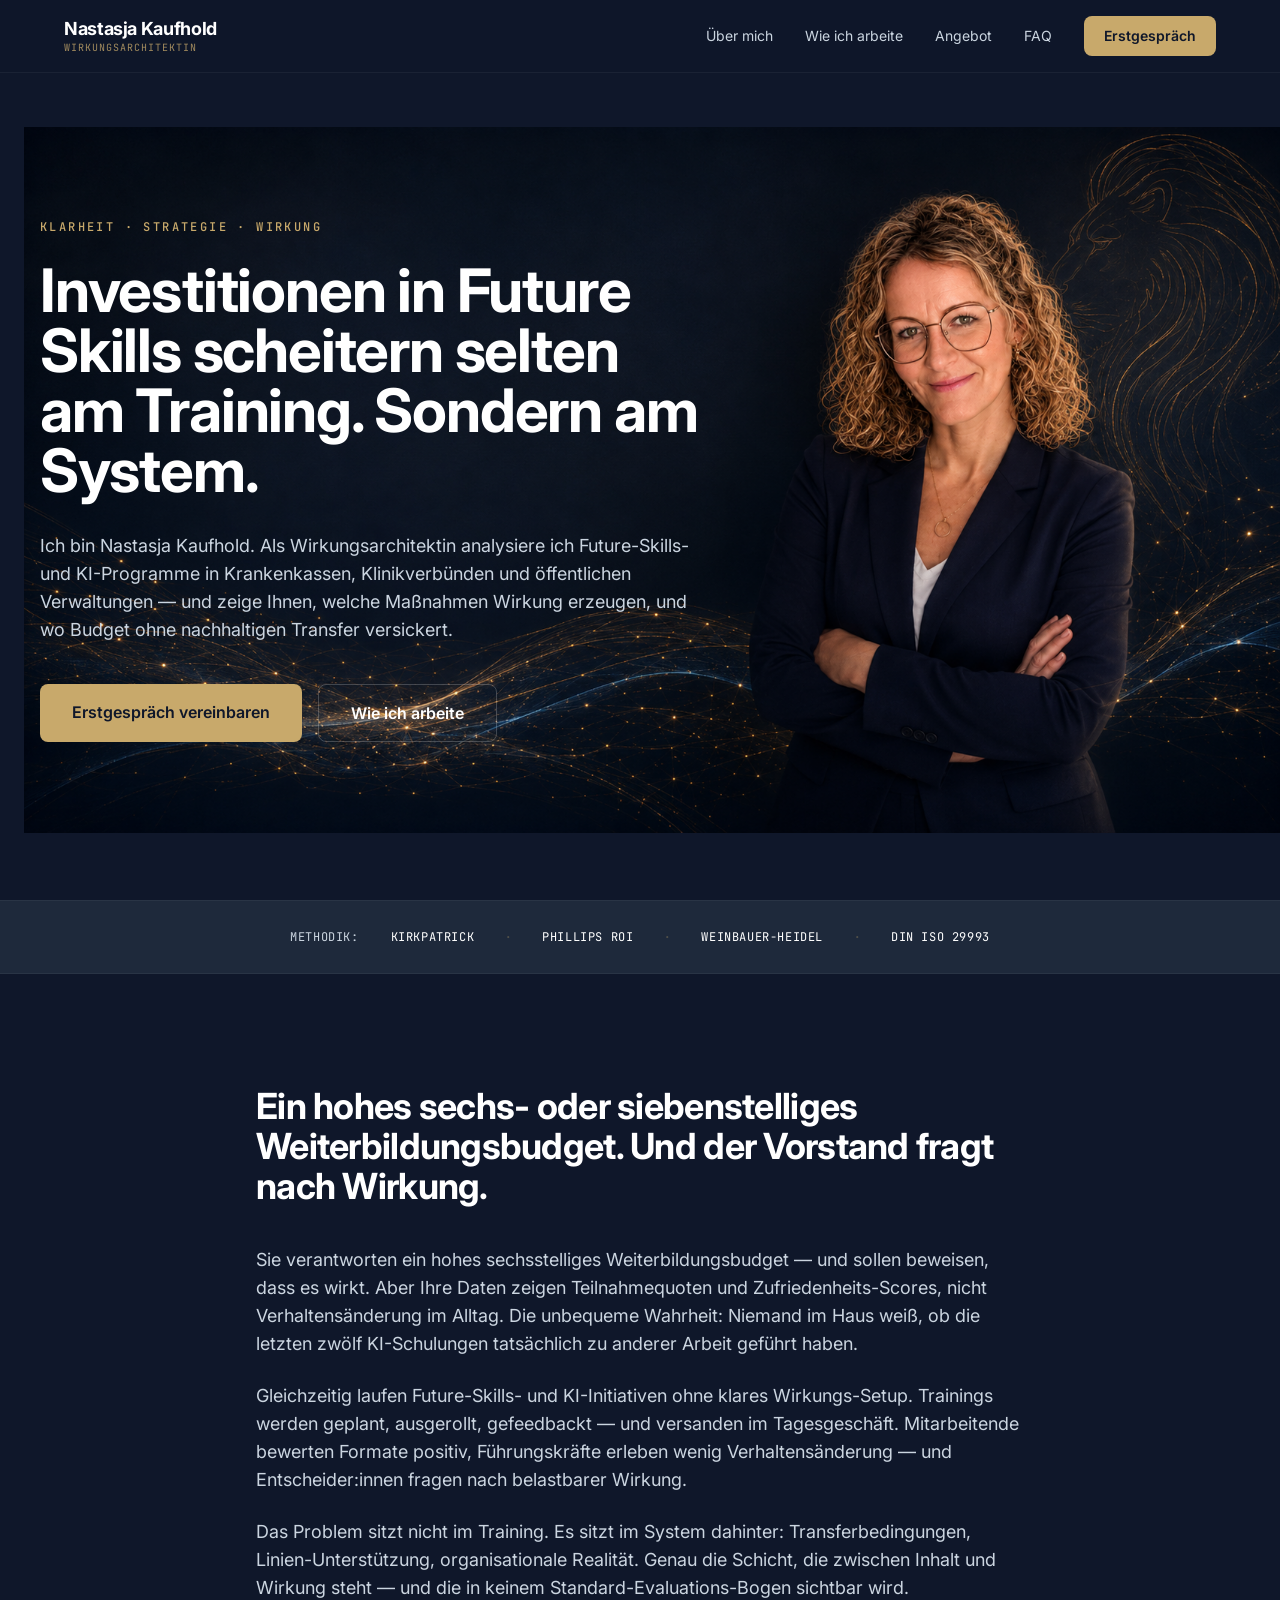
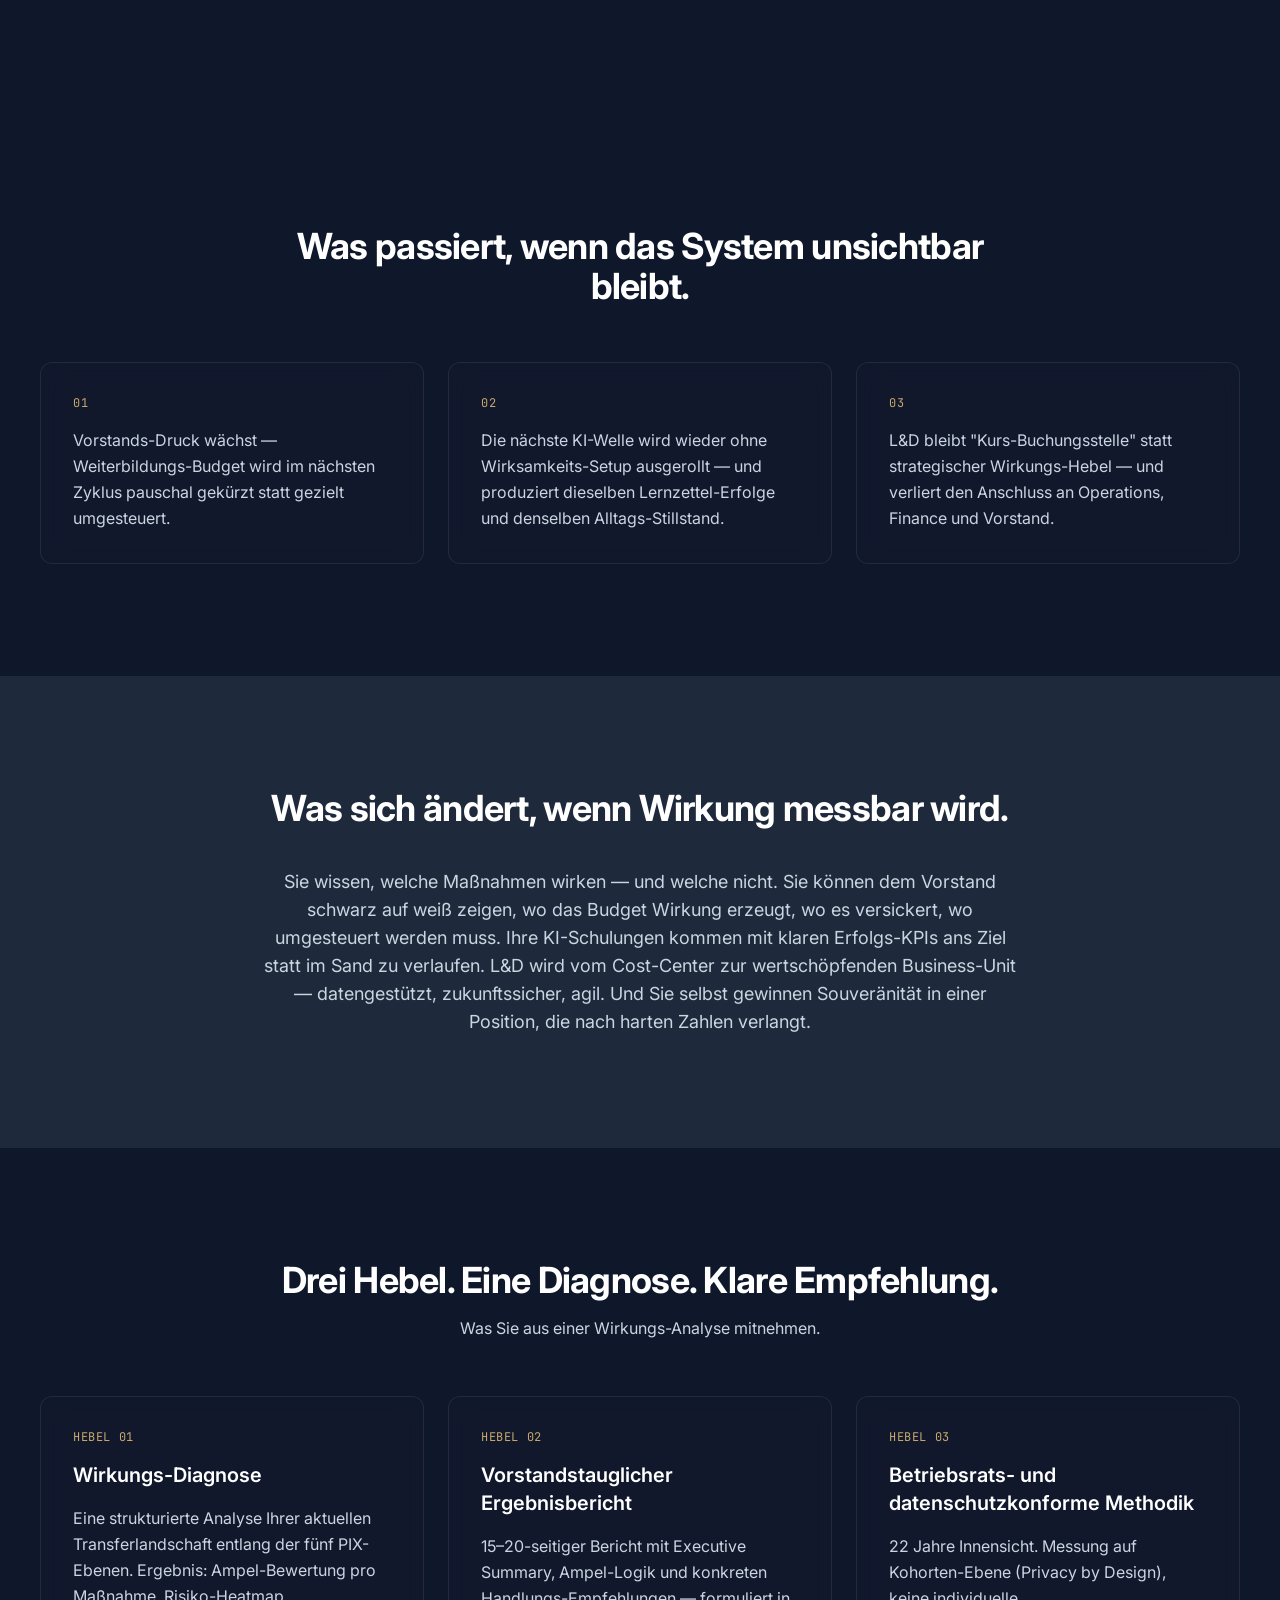
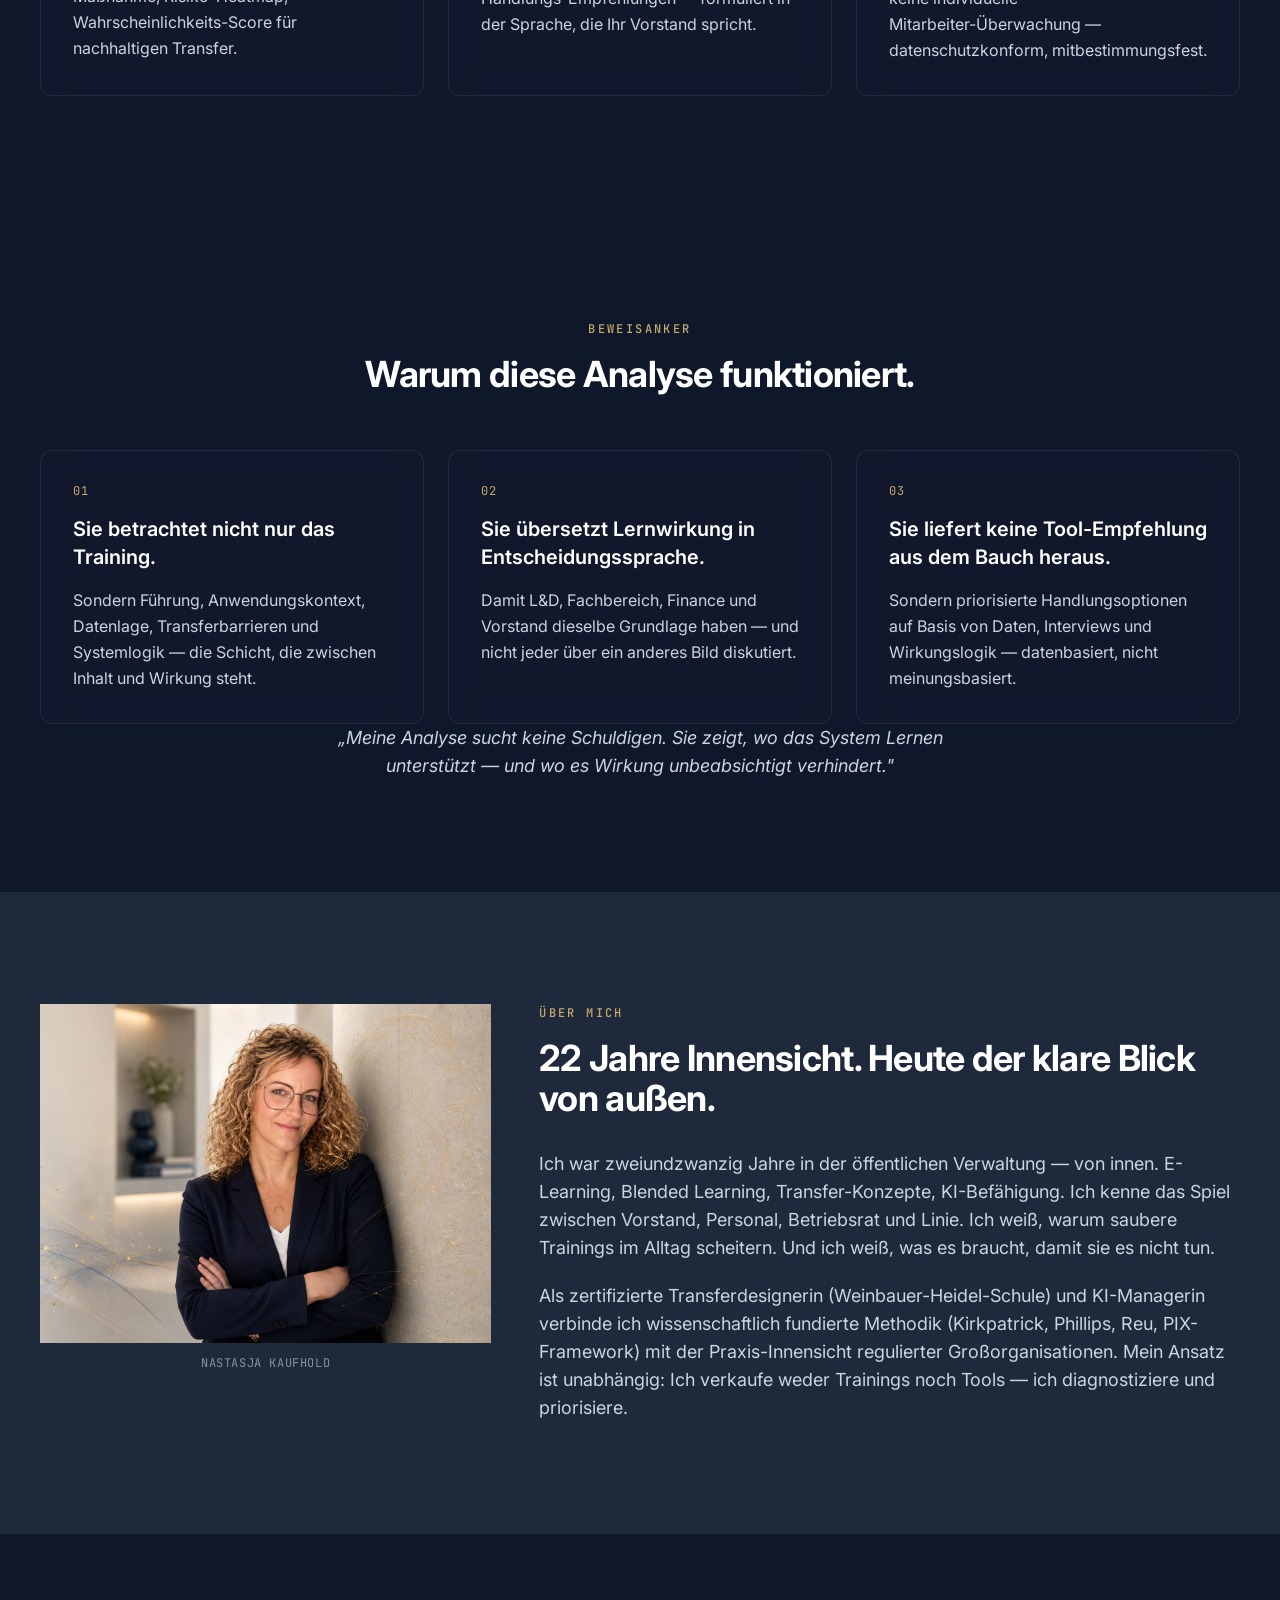
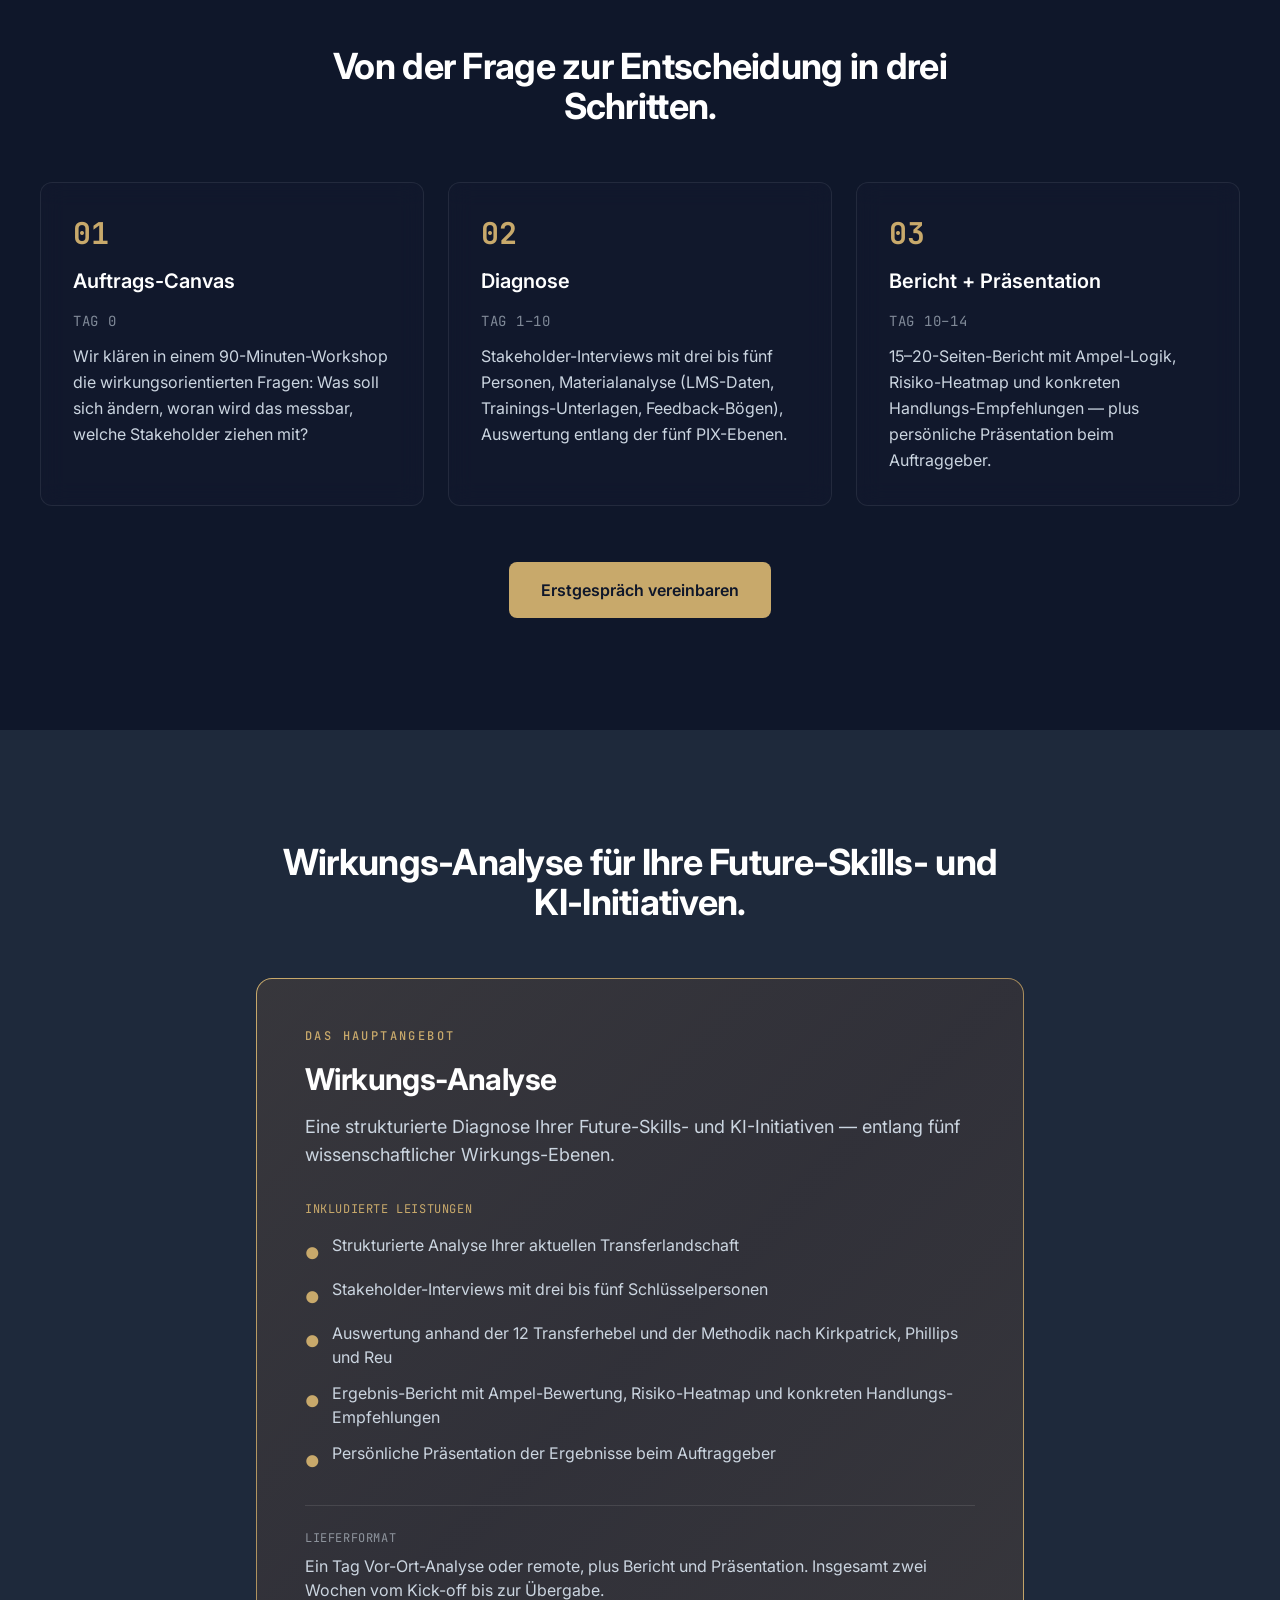
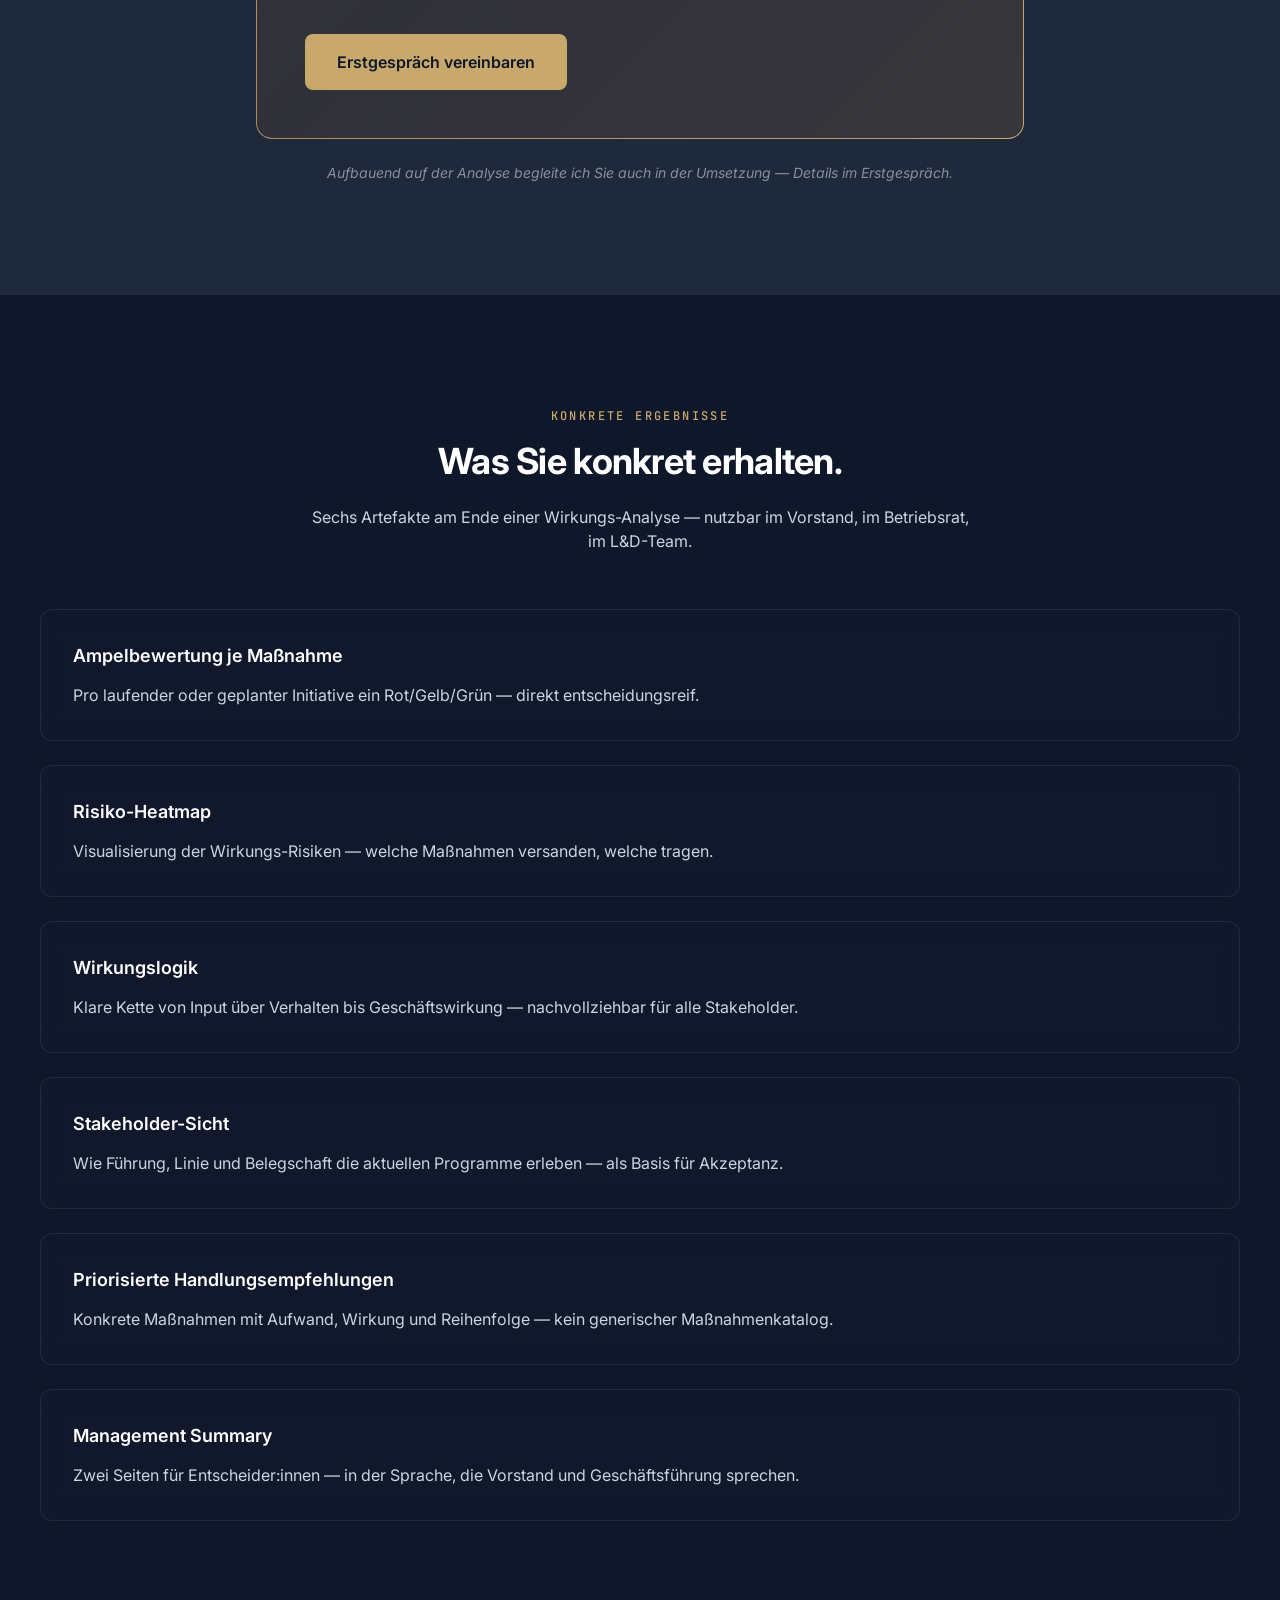
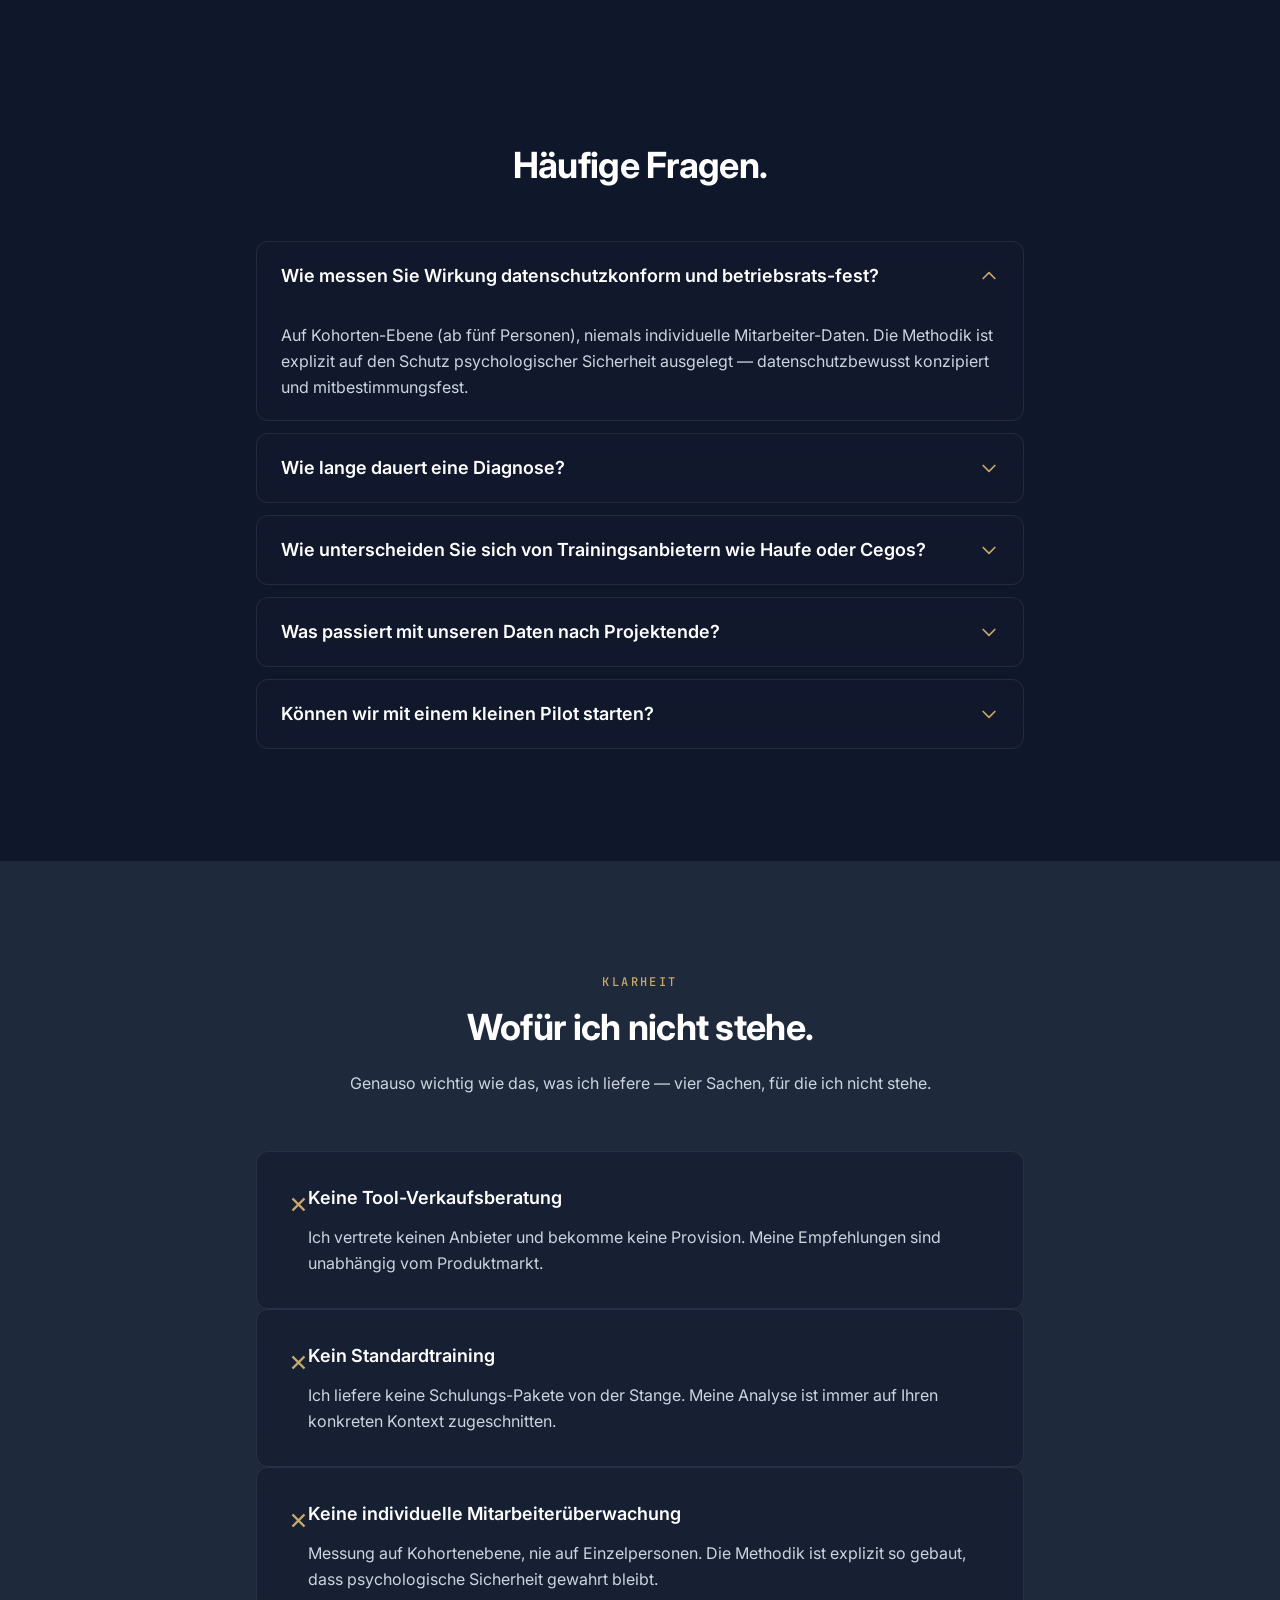
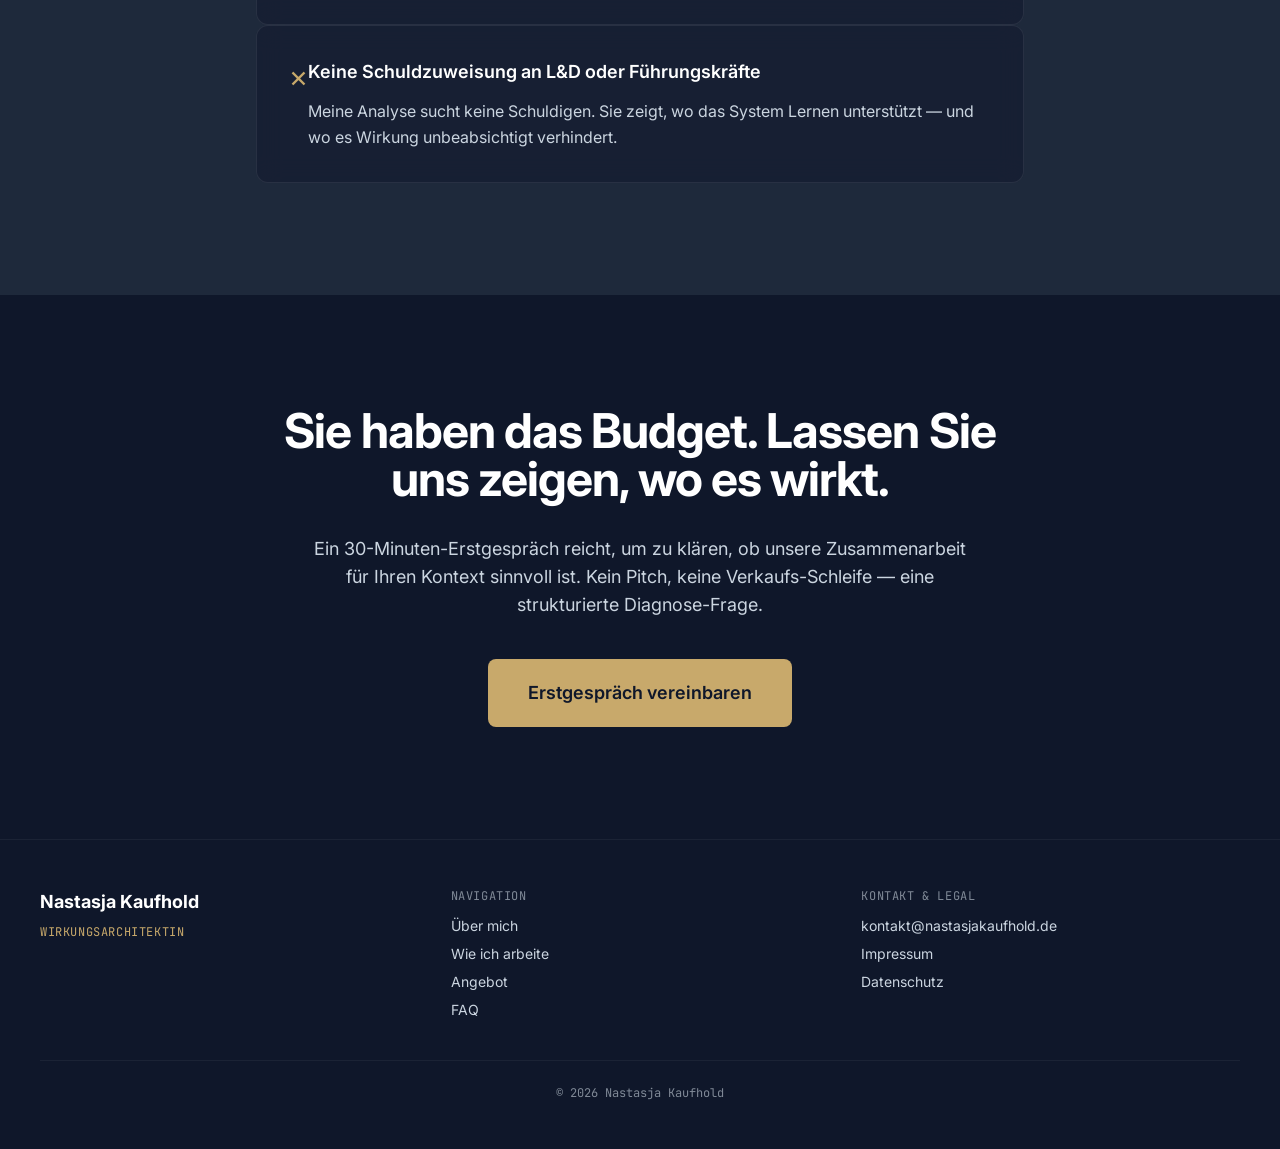
==== index.html @ 3f105cf3 "Wofür-ich-nicht-stehe-Boxen: mehr Padding + Spacing - p-6 md:p-7 → p-8 md:p-10 (mehr Innenabstand, T" ====
<!DOCTYPE html>
<html lang="de">
<head>
  <meta charset="UTF-8">
  <meta name="viewport" content="width=device-width, initial-scale=1.0">
  <title>Nastasja Kaufhold — Wirkungsarchitektin für Future-Skills- und KI-Initiativen</title>
  <meta name="description" content="Wirkungs-Analyse für Krankenkassen, Klinikverbünde und öffentliche Verwaltungen. Ich zeige Ihnen, welche Future-Skills- und KI-Programme Wirkung erzeugen — und wo Budget ohne nachhaltigen Transfer versickert.">
  <meta name="robots" content="index, follow">

  <!-- Open Graph -->
  <meta property="og:title" content="Nastasja Kaufhold — Wirkungsarchitektin">
  <meta property="og:description" content="Wirkungs-Analyse für Future-Skills- und KI-Programme im öffentlichen Sektor.">
  <meta property="og:type" content="website">
  <meta property="og:url" content="https://nastasjakaufhold.de">

  <!-- Fonts -->
  <link rel="preconnect" href="https://fonts.googleapis.com">
  <link rel="preconnect" href="https://fonts.gstatic.com" crossorigin>
  <link href="https://fonts.googleapis.com/css2?family=Inter:wght@400;500;600;700;800&family=JetBrains+Mono:wght@400;500;700&display=swap" rel="stylesheet">

  <!-- Tailwind CSS (gebaut, statisch) -->
  <link rel="stylesheet" href="assets/tailwind.css">

  <style>
    html {
      scroll-behavior: smooth;
      scroll-padding-top: 80px;
    }
    body {
      background-color: #0F172A;
      color: #cbd5e0;
      font-family: 'Inter', -apple-system, BlinkMacSystemFont, sans-serif;
      -webkit-font-smoothing: antialiased;
      -moz-osx-font-smoothing: grayscale;
    }

    /* Bento-Background mit subtilem Netzwerk-Muster */
    .hero-bg {
      background-color: #0F172A;
      background-image:
        radial-gradient(circle at 20% 30%, rgba(200, 169, 107, 0.08) 0%, transparent 40%),
        radial-gradient(circle at 80% 70%, rgba(200, 169, 107, 0.05) 0%, transparent 40%),
        linear-gradient(135deg, #0F172A 0%, #131a30 100%);
      position: relative;
    }
    .hero-bg::before {
      content: '';
      position: absolute;
      inset: 0;
      background-image:
        linear-gradient(rgba(200, 169, 107, 0.04) 1px, transparent 1px),
        linear-gradient(90deg, rgba(200, 169, 107, 0.04) 1px, transparent 1px);
      background-size: 60px 60px;
      pointer-events: none;
    }

    /* Glassmorphism Karten */
    .card-glass {
      background: rgba(19, 26, 48, 0.6);
      backdrop-filter: blur(12px);
      -webkit-backdrop-filter: blur(12px);
      border: 1px solid rgba(255, 255, 255, 0.08);
      transition: all 0.3s ease-in-out;
    }
    .card-glass:hover {
      transform: translateY(-2px);
      border-color: rgba(200, 169, 107, 0.4);
      box-shadow: 0 0 40px rgba(200, 169, 107, 0.08);
    }

    /* Gold-Border-Gradient */
    .card-gold {
      background: rgba(19, 26, 48, 0.8);
      backdrop-filter: blur(12px);
      border: 1px solid transparent;
      background-image:
        linear-gradient(rgba(19, 26, 48, 0.8), rgba(19, 26, 48, 0.8)),
        linear-gradient(135deg, #C8A96B 0%, #A88C5C 50%, #C8A96B 100%);
      background-origin: border-box;
      background-clip: padding-box, border-box;
      transition: all 0.3s ease-in-out;
    }
    .card-gold:hover {
      box-shadow: 0 0 60px rgba(200, 169, 107, 0.15);
    }

    /* CTA Button */
    .btn-gold {
      background-color: #C8A96B;
      color: #0F172A;
      transition: all 0.3s ease;
    }
    .btn-gold:hover {
      background-color: #A88C5C;
      box-shadow: 0 0 30px rgba(200, 169, 107, 0.4);
      transform: translateY(-1px);
    }
    .btn-ghost {
      border: 1px solid rgba(255, 255, 255, 0.2);
      color: #ffffff;
      transition: all 0.3s ease;
    }
    .btn-ghost:hover {
      border-color: rgba(200, 169, 107, 0.6);
      background-color: rgba(200, 169, 107, 0.08);
    }

    /* Portrait Placeholder */
    .portrait-placeholder {
      background:
        linear-gradient(135deg, #131a30 0%, #0F172A 100%);
      border: 2px solid rgba(200, 169, 107, 0.3);
      display: flex;
      align-items: center;
      justify-content: center;
      aspect-ratio: 3/4;
      border-radius: 12px;
    }

    /* FAQ Accordion */
    .faq-answer {
      max-height: 0;
      overflow: hidden;
      padding-top: 0;
      padding-bottom: 0;
      transition: max-height 0.3s ease-out, padding 0.3s ease-out;
    }
    .faq-answer.open {
      max-height: 500px;
      padding-top: 0.75rem;
      padding-bottom: 1.25rem;
    }
    .faq-chevron {
      transition: transform 0.3s ease;
    }
    .faq-item.active .faq-chevron {
      transform: rotate(180deg);
    }

    /* Kicker (Mono kleine Caps in Gold) */
    .kicker {
      font-family: 'JetBrains Mono', monospace;
      color: #C8A96B;
      font-size: 0.75rem;
      letter-spacing: 0.2em;
      text-transform: uppercase;
      font-weight: 500;
    }

    /* Mobile Menu Animation */
    .mobile-menu {
      max-height: 0;
      overflow: hidden;
      transition: max-height 0.3s ease-out;
    }
    .mobile-menu.open {
      max-height: 500px;
    }

    /* Hero Image + Overlay — Desktop/Mobile-Unterscheidung
       (eigenes CSS weil lg:block nicht im statischen Tailwind-Build) */
    .hero-img-desktop, .hero-overlay-desktop { display: none; }
    .hero-img-mobile, .hero-overlay-mobile { display: block; }
    @media (min-width: 1024px) {
      .hero-img-desktop, .hero-overlay-desktop { display: block; }
      .hero-img-mobile, .hero-overlay-mobile { display: none; }
    }

    /* Gold Bullet */
    .gold-bullet::before {
      content: '';
      display: inline-block;
      width: 6px;
      height: 6px;
      background-color: #C8A96B;
      border-radius: 50%;
      margin-right: 12px;
      margin-bottom: 3px;
      vertical-align: middle;
    }
  </style>
</head>

<body class="bg-night text-text-secondary">

  <!-- ============ HEADER ============ -->
  <header class="fixed top-0 left-0 right-0 z-50 bg-night/70 backdrop-blur-md border-b border-white/5">
    <div class="max-w-wide mx-auto px-6 py-4 flex items-center justify-between">
      <a href="#hero" class="flex flex-col group">
        <span class="text-text-primary font-bold text-lg leading-tight tracking-tight-headline group-hover:text-gold transition-colors">Nastasja Kaufhold</span>
        <span class="font-mono text-[10px] uppercase tracking-widest text-gold/80 leading-tight mt-0.5">Wirkungsarchitektin</span>
      </a>

      <!-- Desktop Nav -->
      <nav class="hidden lg:flex items-center gap-8">
        <a href="#ueber-mich" class="text-sm text-text-secondary hover:text-gold transition-colors">Über mich</a>
        <a href="#wie-ich-arbeite" class="text-sm text-text-secondary hover:text-gold transition-colors">Wie ich arbeite</a>
        <a href="#angebot" class="text-sm text-text-secondary hover:text-gold transition-colors">Angebot</a>
        <a href="#faq" class="text-sm text-text-secondary hover:text-gold transition-colors">FAQ</a>
        <a href="mailto:kontakt@nastasjakaufhold.de?subject=Erstgespr%C3%A4ch%20Wirkungs-Analyse" class="btn-gold font-semibold px-5 py-2.5 rounded-lg text-sm">
          Erstgespräch
        </a>
      </nav>

      <!-- Mobile Menu Button -->
      <button id="mobile-menu-btn" class="lg:hidden text-text-primary p-2" aria-label="Menü öffnen">
        <svg class="w-6 h-6" fill="none" viewBox="0 0 24 24" stroke="currentColor">
          <path stroke-linecap="round" stroke-linejoin="round" stroke-width="2" d="M4 6h16M4 12h16M4 18h16"/>
        </svg>
      </button>
    </div>

    <!-- Mobile Menu -->
    <div id="mobile-menu" class="mobile-menu lg:hidden border-t border-white/5 bg-night/95 backdrop-blur-md">
      <nav class="px-6 py-4 flex flex-col gap-1">
        <a href="#ueber-mich" class="text-sm text-text-secondary hover:text-gold py-3 border-b border-white/5">Über mich</a>
        <a href="#wie-ich-arbeite" class="text-sm text-text-secondary hover:text-gold py-3 border-b border-white/5">Wie ich arbeite</a>
        <a href="#angebot" class="text-sm text-text-secondary hover:text-gold py-3 border-b border-white/5">Angebot</a>
        <a href="#faq" class="text-sm text-text-secondary hover:text-gold py-3 border-b border-white/5">FAQ</a>
        <a href="mailto:kontakt@nastasjakaufhold.de?subject=Erstgespr%C3%A4ch%20Wirkungs-Analyse" class="btn-gold font-semibold px-5 py-3 rounded-lg text-sm text-center mt-3">
          Erstgespräch
        </a>
      </nav>
    </div>
  </header>

  <!-- ============ HERO ============ -->
  <section id="hero" class="relative min-h-screen flex items-center px-6 pt-[108px] md:pt-[140px] pb-20 overflow-hidden">
    <!-- Hero Background Image -->
    <div class="absolute inset-0 z-0">
      <!-- Desktop: Bild rechts positioniert (Nastasja steht rechts neben dem Text) -->
      <img src="assets/nastasja-hero.png" alt="Nastasja Kaufhold — Wirkungsarchitektin" class="hero-img-desktop w-full h-full object-cover" style="object-position: 75% center;">
      <!-- Mobile: Bild als dezenter Hintergrund, Position auf Gesicht -->
      <img src="assets/nastasja-hero.png" alt="" aria-hidden="true" class="hero-img-mobile w-full h-full object-cover" style="object-position: 85% center; opacity: 0.35;">
      <!-- Desktop-Overlay: links dunkel, rechts transparent -->
      <div class="hero-overlay-desktop absolute inset-0" style="background: linear-gradient(to right, rgba(15,23,42,0.97) 0%, rgba(15,23,42,0.92) 30%, rgba(15,23,42,0.5) 58%, rgba(15,23,42,0.05) 100%);"></div>
      <!-- Mobile-Overlay: komplett abgedunkelt für Text-Lesbarkeit -->
      <div class="hero-overlay-mobile absolute inset-0" style="background: linear-gradient(to bottom, rgba(15,23,42,0.93) 0%, rgba(15,23,42,0.88) 40%, rgba(15,23,42,0.78) 100%);"></div>
    </div>

    <div class="relative z-10 max-w-wide mx-auto w-full">
      <div class="max-w-2xl">
        <p class="kicker mb-6">Klarheit · Strategie · Wirkung</p>

        <h1 class="text-4xl md:text-5xl lg:text-6xl font-bold text-text-primary tracking-tight-headline leading-tight mb-8">
          Investitionen in Future Skills scheitern selten am Training. Sondern am System.
        </h1>

        <p class="text-base md:text-lg text-text-secondary leading-relaxed mb-10">
          Ich bin Nastasja Kaufhold. Als Wirkungsarchitektin analysiere ich Future-Skills- und KI-Programme in Krankenkassen, Klinikverbünden und öffentlichen Verwaltungen — und zeige Ihnen, welche Maßnahmen Wirkung erzeugen, und wo Budget ohne nachhaltigen Transfer versickert.
        </p>

        <div class="flex flex-col sm:flex-row gap-4">
          <a href="mailto:kontakt@nastasjakaufhold.de?subject=Erstgespr%C3%A4ch%20Wirkungs-Analyse" class="btn-gold font-semibold px-8 py-4 rounded-lg text-base inline-block text-center">
            Erstgespräch vereinbaren
          </a>
          <a href="#wie-ich-arbeite" class="btn-ghost font-semibold px-8 py-4 rounded-lg text-base inline-block text-center">
            Wie ich arbeite
          </a>
        </div>
      </div>
    </div>
  </section>

  <!-- ============ TRUST BAR ============ -->
  <section id="trust" class="bg-slate-soft py-6 px-6 border-t border-b border-white/5">
    <div class="max-w-wide mx-auto flex flex-col md:flex-row items-center justify-center gap-3 md:gap-8 text-center">
      <span class="font-mono text-xs uppercase tracking-wider text-text-secondary">
        Methodik:
      </span>
      <span class="font-mono text-xs uppercase tracking-wider text-text-primary">Kirkpatrick</span>
      <span class="hidden md:inline text-gold/30">·</span>
      <span class="font-mono text-xs uppercase tracking-wider text-text-primary">Phillips ROI</span>
      <span class="hidden md:inline text-gold/30">·</span>
      <span class="font-mono text-xs uppercase tracking-wider text-text-primary">Weinbauer-Heidel</span>
      <span class="hidden md:inline text-gold/30">·</span>
      <span class="font-mono text-xs uppercase tracking-wider text-text-primary">DIN ISO 29993</span>
    </div>
  </section>

  <!-- ============ PROBLEM ============ -->
  <section id="problem" class="bg-night py-20 md:py-28 px-6">
    <div class="max-w-3xl mx-auto">
      <h2 class="text-3xl md:text-4xl font-bold text-text-primary leading-tight mb-10 tracking-tight-headline">
        Ein hohes sechs- oder siebenstelliges Weiterbildungsbudget. Und der Vorstand fragt nach Wirkung.
      </h2>
      <div class="space-y-6 text-base md:text-lg leading-relaxed text-text-secondary">
        <p>
          Sie verantworten ein hohes sechsstelliges Weiterbildungsbudget — und sollen beweisen, dass es wirkt. Aber Ihre Daten zeigen Teilnahmequoten und Zufriedenheits-Scores, nicht Verhaltensänderung im Alltag. Die unbequeme Wahrheit: Niemand im Haus weiß, ob die letzten zwölf KI-Schulungen tatsächlich zu anderer Arbeit geführt haben.
        </p>
        <p>
          Gleichzeitig laufen Future-Skills- und KI-Initiativen ohne klares Wirkungs-Setup. Trainings werden geplant, ausgerollt, gefeedbackt — und versanden im Tagesgeschäft. Mitarbeitende bewerten Formate positiv, Führungskräfte erleben wenig Verhaltensänderung — und Entscheider:innen fragen nach belastbarer Wirkung.
        </p>
        <p>
          Das Problem sitzt nicht im Training. Es sitzt im System dahinter: Transferbedingungen, Linien-Unterstützung, organisationale Realität. Genau die Schicht, die zwischen Inhalt und Wirkung steht — und die in keinem Standard-Evaluations-Bogen sichtbar wird.
        </p>
      </div>
    </div>
  </section>

  <!-- ============ AGITATION ============ -->
  <section id="konsequenzen" class="bg-night py-20 md:py-28 px-6">
    <div class="max-w-wide mx-auto">
      <h2 class="text-3xl md:text-4xl font-bold text-text-primary leading-tight mb-14 text-center tracking-tight-headline max-w-3xl mx-auto">
        Was passiert, wenn das System unsichtbar bleibt.
      </h2>
      <div class="grid grid-cols-1 md:grid-cols-3 gap-6">
        <div class="card-glass rounded-xl p-8">
          <div class="font-mono text-xs uppercase tracking-wider text-gold mb-4">01</div>
          <p class="text-base text-text-secondary leading-relaxed">
            Vorstands-Druck wächst — Weiterbildungs-Budget wird im nächsten Zyklus pauschal gekürzt statt gezielt umgesteuert.
          </p>
        </div>
        <div class="card-glass rounded-xl p-8">
          <div class="font-mono text-xs uppercase tracking-wider text-gold mb-4">02</div>
          <p class="text-base text-text-secondary leading-relaxed">
            Die nächste KI-Welle wird wieder ohne Wirksamkeits-Setup ausgerollt — und produziert dieselben Lernzettel-Erfolge und denselben Alltags-Stillstand.
          </p>
        </div>
        <div class="card-glass rounded-xl p-8">
          <div class="font-mono text-xs uppercase tracking-wider text-gold mb-4">03</div>
          <p class="text-base text-text-secondary leading-relaxed">
            L&D bleibt "Kurs-Buchungsstelle" statt strategischer Wirkungs-Hebel — und verliert den Anschluss an Operations, Finance und Vorstand.
          </p>
        </div>
      </div>
    </div>
  </section>

  <!-- ============ TRANSFORMATION ============ -->
  <section id="transformation" class="bg-slate-soft py-20 md:py-28 px-6">
    <div class="max-w-3xl mx-auto text-center">
      <h2 class="text-3xl md:text-4xl font-bold text-text-primary leading-tight mb-10 tracking-tight-headline">
        Was sich ändert, wenn Wirkung messbar wird.
      </h2>
      <p class="text-base md:text-lg text-text-secondary leading-relaxed">
        Sie wissen, welche Maßnahmen wirken — und welche nicht. Sie können dem Vorstand schwarz auf weiß zeigen, wo das Budget Wirkung erzeugt, wo es versickert, wo umgesteuert werden muss. Ihre KI-Schulungen kommen mit klaren Erfolgs-KPIs ans Ziel statt im Sand zu verlaufen. L&D wird vom Cost-Center zur wertschöpfenden Business-Unit — datengestützt, zukunftssicher, agil. Und Sie selbst gewinnen Souveränität in einer Position, die nach harten Zahlen verlangt.
      </p>
    </div>
  </section>

  <!-- ============ VALUE STACK ============ -->
  <section id="hebel" class="bg-night py-20 md:py-28 px-6">
    <div class="max-w-wide mx-auto">
      <h2 class="text-3xl md:text-4xl font-bold text-text-primary text-center mb-4 tracking-tight-headline">
        Drei Hebel. Eine Diagnose. Klare Empfehlung.
      </h2>
      <p class="text-base text-text-secondary text-center max-w-2xl mx-auto mb-14">
        Was Sie aus einer Wirkungs-Analyse mitnehmen.
      </p>
      <div class="grid grid-cols-1 md:grid-cols-3 gap-6">
        <div class="card-glass rounded-xl p-8">
          <div class="font-mono text-xs uppercase tracking-wider text-gold mb-4">Hebel 01</div>
          <h3 class="text-xl font-semibold text-text-primary mb-4">Wirkungs-Diagnose</h3>
          <p class="text-base text-text-secondary leading-relaxed">
            Eine strukturierte Analyse Ihrer aktuellen Transferlandschaft entlang der fünf PIX-Ebenen. Ergebnis: Ampel-Bewertung pro Maßnahme, Risiko-Heatmap, Wahrscheinlichkeits-Score für nachhaltigen Transfer.
          </p>
        </div>
        <div class="card-glass rounded-xl p-8">
          <div class="font-mono text-xs uppercase tracking-wider text-gold mb-4">Hebel 02</div>
          <h3 class="text-xl font-semibold text-text-primary mb-4">Vorstandstauglicher Ergebnisbericht</h3>
          <p class="text-base text-text-secondary leading-relaxed">
            15–20-seitiger Bericht mit Executive Summary, Ampel-Logik und konkreten Handlungs-Empfehlungen — formuliert in der Sprache, die Ihr Vorstand spricht.
          </p>
        </div>
        <div class="card-glass rounded-xl p-8">
          <div class="font-mono text-xs uppercase tracking-wider text-gold mb-4">Hebel 03</div>
          <h3 class="text-xl font-semibold text-text-primary mb-4">Betriebsrats- und datenschutzkonforme Methodik</h3>
          <p class="text-base text-text-secondary leading-relaxed">
            22 Jahre Innensicht. Messung auf Kohorten-Ebene (Privacy by Design), keine individuelle Mitarbeiter-Überwachung — datenschutzkonform, mitbestimmungsfest.
          </p>
        </div>
      </div>
    </div>
  </section>

  <!-- ============ WARUM FUNKTIONIERT ============ -->
  <section id="warum" class="bg-night py-20 md:py-28 px-6">
    <div class="max-w-wide mx-auto">
      <p class="kicker mb-4 text-center">Beweisanker</p>
      <h2 class="text-3xl md:text-4xl font-bold text-text-primary text-center mb-14 tracking-tight-headline leading-tight max-w-3xl mx-auto">
        Warum diese Analyse funktioniert.
      </h2>
      <div class="grid grid-cols-1 md:grid-cols-3 gap-6">
        <div class="card-glass rounded-xl p-8">
          <div class="font-mono text-xs uppercase tracking-wider text-gold mb-4">01</div>
          <h3 class="text-xl font-semibold text-text-primary mb-4">
            Sie betrachtet nicht nur das Training.
          </h3>
          <p class="text-base text-text-secondary leading-relaxed">
            Sondern Führung, Anwendungskontext, Datenlage, Transferbarrieren und Systemlogik — die Schicht, die zwischen Inhalt und Wirkung steht.
          </p>
        </div>
        <div class="card-glass rounded-xl p-8">
          <div class="font-mono text-xs uppercase tracking-wider text-gold mb-4">02</div>
          <h3 class="text-xl font-semibold text-text-primary mb-4">
            Sie übersetzt Lernwirkung in Entscheidungssprache.
          </h3>
          <p class="text-base text-text-secondary leading-relaxed">
            Damit L&amp;D, Fachbereich, Finance und Vorstand dieselbe Grundlage haben — und nicht jeder über ein anderes Bild diskutiert.
          </p>
        </div>
        <div class="card-glass rounded-xl p-8">
          <div class="font-mono text-xs uppercase tracking-wider text-gold mb-4">03</div>
          <h3 class="text-xl font-semibold text-text-primary mb-4">
            Sie liefert keine Tool-Empfehlung aus dem Bauch heraus.
          </h3>
          <p class="text-base text-text-secondary leading-relaxed">
            Sondern priorisierte Handlungsoptionen auf Basis von Daten, Interviews und Wirkungslogik — datenbasiert, nicht meinungsbasiert.
          </p>
        </div>
      </div>
      <p class="text-base md:text-lg text-text-secondary leading-relaxed mt-20 md:mt-24 italic text-center max-w-2xl mx-auto">
        „Meine Analyse sucht keine Schuldigen. Sie zeigt, wo das System Lernen unterstützt — und wo es Wirkung unbeabsichtigt verhindert."
      </p>
    </div>
  </section>

  <!-- ============ GUIDE / ÜBER MICH ============ -->
  <section id="ueber-mich" class="bg-slate-soft py-20 md:py-28 px-6">
    <div class="max-w-wide mx-auto">
      <div class="grid grid-cols-1 md:grid-cols-5 gap-12 items-start">
        <!-- Portrait (echtes Bild) -->
        <div class="md:col-span-2">
          <div class="rounded-xl overflow-hidden" style="aspect-ratio: 4/3;">
            <img src="assets/nastasja-ueber-mich.png" alt="Nastasja Kaufhold" class="w-full h-full object-cover" style="object-position: center;">
          </div>
          <p class="font-mono text-xs uppercase tracking-wider text-text-secondary/60 mt-3 text-center">
            Nastasja Kaufhold
          </p>
        </div>
        <!-- Text -->
        <div class="md:col-span-3">
          <p class="kicker mb-4">Über mich</p>
          <h2 class="text-3xl md:text-4xl font-bold text-text-primary leading-tight mb-8 tracking-tight-headline">
            22 Jahre Innensicht. Heute der klare Blick von außen.
          </h2>
          <div class="space-y-5 text-base md:text-lg text-text-secondary leading-relaxed">
            <p>
              Ich war zweiundzwanzig Jahre in der öffentlichen Verwaltung — von innen. E-Learning, Blended Learning, Transfer-Konzepte, KI-Befähigung. Ich kenne das Spiel zwischen Vorstand, Personal, Betriebsrat und Linie. Ich weiß, warum saubere Trainings im Alltag scheitern. Und ich weiß, was es braucht, damit sie es nicht tun.
            </p>
            <p>
              Als zertifizierte Transferdesignerin (Weinbauer-Heidel-Schule) und KI-Managerin verbinde ich wissenschaftlich fundierte Methodik (Kirkpatrick, Phillips, Reu, PIX-Framework) mit der Praxis-Innensicht regulierter Großorganisationen. Mein Ansatz ist unabhängig: Ich verkaufe weder Trainings noch Tools — ich diagnostiziere und priorisiere.
            </p>
          </div>
        </div>
      </div>
    </div>
  </section>

  <!-- ============ SO FUNKTIONIERT'S ============ -->
  <section id="wie-ich-arbeite" class="bg-night py-20 md:py-28 px-6">
    <div class="max-w-wide mx-auto">
      <h2 class="text-3xl md:text-4xl font-bold text-text-primary text-center mb-14 tracking-tight-headline max-w-3xl mx-auto leading-tight">
        Von der Frage zur Entscheidung in drei Schritten.
      </h2>
      <div class="grid grid-cols-1 md:grid-cols-3 gap-6 mb-14">
        <div class="card-glass rounded-xl p-8">
          <div class="font-mono text-3xl font-bold text-gold mb-4">01</div>
          <h3 class="text-xl font-semibold text-text-primary mb-4">Auftrags-Canvas</h3>
          <p class="text-sm uppercase tracking-wider text-text-secondary/60 font-mono mb-3">Tag 0</p>
          <p class="text-base text-text-secondary leading-relaxed">
            Wir klären in einem 90-Minuten-Workshop die wirkungsorientierten Fragen: Was soll sich ändern, woran wird das messbar, welche Stakeholder ziehen mit?
          </p>
        </div>
        <div class="card-glass rounded-xl p-8">
          <div class="font-mono text-3xl font-bold text-gold mb-4">02</div>
          <h3 class="text-xl font-semibold text-text-primary mb-4">Diagnose</h3>
          <p class="text-sm uppercase tracking-wider text-text-secondary/60 font-mono mb-3">Tag 1–10</p>
          <p class="text-base text-text-secondary leading-relaxed">
            Stakeholder-Interviews mit drei bis fünf Personen, Materialanalyse (LMS-Daten, Trainings-Unterlagen, Feedback-Bögen), Auswertung entlang der fünf PIX-Ebenen.
          </p>
        </div>
        <div class="card-glass rounded-xl p-8">
          <div class="font-mono text-3xl font-bold text-gold mb-4">03</div>
          <h3 class="text-xl font-semibold text-text-primary mb-4">Bericht + Präsentation</h3>
          <p class="text-sm uppercase tracking-wider text-text-secondary/60 font-mono mb-3">Tag 10–14</p>
          <p class="text-base text-text-secondary leading-relaxed">
            15–20-Seiten-Bericht mit Ampel-Logik, Risiko-Heatmap und konkreten Handlungs-Empfehlungen — plus persönliche Präsentation beim Auftraggeber.
          </p>
        </div>
      </div>
      <div class="text-center">
        <a href="mailto:kontakt@nastasjakaufhold.de?subject=Erstgespr%C3%A4ch%20Wirkungs-Analyse" class="btn-gold font-semibold px-8 py-4 rounded-lg text-base inline-block">
          Erstgespräch vereinbaren
        </a>
      </div>
    </div>
  </section>

  <!-- ============ ANGEBOT ============ -->
  <section id="angebot" class="bg-slate-soft py-20 md:py-28 px-6">
    <div class="max-w-3xl mx-auto">
      <h2 class="text-3xl md:text-4xl font-bold text-text-primary text-center mb-14 tracking-tight-headline leading-tight">
        Wirkungs-Analyse für Ihre Future-Skills- und KI-Initiativen.
      </h2>

      <!-- Hauptangebots-Karte -->
      <div class="card-gold rounded-2xl p-10 md:p-12 mb-6">
        <div class="kicker mb-4">Das Hauptangebot</div>
        <h3 class="text-2xl md:text-3xl font-bold text-text-primary mb-4 tracking-tight-headline">
          Wirkungs-Analyse
        </h3>
        <p class="text-base md:text-lg text-text-secondary leading-relaxed mb-8">
          Eine strukturierte Diagnose Ihrer Future-Skills- und KI-Initiativen — entlang fünf wissenschaftlicher Wirkungs-Ebenen.
        </p>

        <p class="font-mono text-xs uppercase tracking-wider text-gold mb-4">Inkludierte Leistungen</p>
        <ul class="space-y-3 mb-8">
          <li class="flex items-start gap-3 text-base text-text-secondary">
            <span class="text-gold flex-shrink-0 mt-2">●</span>
            <span>Strukturierte Analyse Ihrer aktuellen Transferlandschaft</span>
          </li>
          <li class="flex items-start gap-3 text-base text-text-secondary">
            <span class="text-gold flex-shrink-0 mt-2">●</span>
            <span>Stakeholder-Interviews mit drei bis fünf Schlüsselpersonen</span>
          </li>
          <li class="flex items-start gap-3 text-base text-text-secondary">
            <span class="text-gold flex-shrink-0 mt-2">●</span>
            <span>Auswertung anhand der 12 Transferhebel und der Methodik nach Kirkpatrick, Phillips und Reu</span>
          </li>
          <li class="flex items-start gap-3 text-base text-text-secondary">
            <span class="text-gold flex-shrink-0 mt-2">●</span>
            <span>Ergebnis-Bericht mit Ampel-Bewertung, Risiko-Heatmap und konkreten Handlungs-Empfehlungen</span>
          </li>
          <li class="flex items-start gap-3 text-base text-text-secondary">
            <span class="text-gold flex-shrink-0 mt-2">●</span>
            <span>Persönliche Präsentation der Ergebnisse beim Auftraggeber</span>
          </li>
        </ul>

        <div class="border-t border-white/10 pt-6 mb-8">
          <p class="font-mono text-xs uppercase tracking-wider text-text-secondary/60 mb-2">Lieferformat</p>
          <p class="text-base text-text-secondary">
            Ein Tag Vor-Ort-Analyse oder remote, plus Bericht und Präsentation. Insgesamt zwei Wochen vom Kick-off bis zur Übergabe.
          </p>
        </div>

        <a href="mailto:kontakt@nastasjakaufhold.de?subject=Erstgespr%C3%A4ch%20Wirkungs-Analyse" class="btn-gold font-semibold px-8 py-4 rounded-lg text-base inline-block w-full md:w-auto text-center">
          Erstgespräch vereinbaren
        </a>
      </div>

      <p class="text-sm text-text-secondary/60 text-center italic">
        Aufbauend auf der Analyse begleite ich Sie auch in der Umsetzung — Details im Erstgespräch.
      </p>
    </div>
  </section>

  <!-- ============ WAS SIE KONKRET ERHALTEN ============ -->
  <section id="ergebnisse" class="bg-night py-20 md:py-28 px-6">
    <div class="max-w-wide mx-auto">
      <p class="kicker mb-4 text-center">Konkrete Ergebnisse</p>
      <h2 class="text-3xl md:text-4xl font-bold text-text-primary text-center mb-6 tracking-tight-headline leading-tight max-w-3xl mx-auto">
        Was Sie konkret erhalten.
      </h2>
      <p class="text-base text-text-secondary text-center max-w-2xl mx-auto mb-14">
        Sechs Artefakte am Ende einer Wirkungs-Analyse — nutzbar im Vorstand, im Betriebsrat, im L&amp;D-Team.
      </p>
      <div class="grid grid-cols-1 md:grid-cols-2 lg:grid-cols-3 gap-6">
        <div class="card-glass rounded-xl p-8">
          <h3 class="text-lg font-semibold text-text-primary mb-3">Ampelbewertung je Maßnahme</h3>
          <p class="text-base text-text-secondary leading-relaxed">
            Pro laufender oder geplanter Initiative ein Rot/Gelb/Grün — direkt entscheidungsreif.
          </p>
        </div>
        <div class="card-glass rounded-xl p-8">
          <h3 class="text-lg font-semibold text-text-primary mb-3">Risiko-Heatmap</h3>
          <p class="text-base text-text-secondary leading-relaxed">
            Visualisierung der Wirkungs-Risiken — welche Maßnahmen versanden, welche tragen.
          </p>
        </div>
        <div class="card-glass rounded-xl p-8">
          <h3 class="text-lg font-semibold text-text-primary mb-3">Wirkungslogik</h3>
          <p class="text-base text-text-secondary leading-relaxed">
            Klare Kette von Input über Verhalten bis Geschäftswirkung — nachvollziehbar für alle Stakeholder.
          </p>
        </div>
        <div class="card-glass rounded-xl p-8">
          <h3 class="text-lg font-semibold text-text-primary mb-3">Stakeholder-Sicht</h3>
          <p class="text-base text-text-secondary leading-relaxed">
            Wie Führung, Linie und Belegschaft die aktuellen Programme erleben — als Basis für Akzeptanz.
          </p>
        </div>
        <div class="card-glass rounded-xl p-8">
          <h3 class="text-lg font-semibold text-text-primary mb-3">Priorisierte Handlungsempfehlungen</h3>
          <p class="text-base text-text-secondary leading-relaxed">
            Konkrete Maßnahmen mit Aufwand, Wirkung und Reihenfolge — kein generischer Maßnahmenkatalog.
          </p>
        </div>
        <div class="card-glass rounded-xl p-8">
          <h3 class="text-lg font-semibold text-text-primary mb-3">Management Summary</h3>
          <p class="text-base text-text-secondary leading-relaxed">
            Zwei Seiten für Entscheider:innen — in der Sprache, die Vorstand und Geschäftsführung sprechen.
          </p>
        </div>
      </div>
    </div>
  </section>

  <!-- ============ FAQ ============ -->
  <section id="faq" class="bg-night py-20 md:py-28 px-6">
    <div class="max-w-3xl mx-auto">
      <h2 class="text-3xl md:text-4xl font-bold text-text-primary text-center mb-14 tracking-tight-headline">
        Häufige Fragen.
      </h2>
      <div class="space-y-3">
        <div class="faq-item card-glass rounded-xl">
          <button class="faq-question w-full text-left px-6 py-5 flex items-center justify-between">
            <span class="text-base md:text-lg font-semibold text-text-primary pr-4">
              Wie messen Sie Wirkung datenschutzkonform und betriebsrats-fest?
            </span>
            <svg class="faq-chevron w-5 h-5 text-gold flex-shrink-0" fill="none" viewBox="0 0 24 24" stroke="currentColor">
              <path stroke-linecap="round" stroke-linejoin="round" stroke-width="2" d="M19 9l-7 7-7-7"/>
            </svg>
          </button>
          <div class="faq-answer px-6">
            <p class="text-base text-text-secondary leading-relaxed">
              Auf Kohorten-Ebene (ab fünf Personen), niemals individuelle Mitarbeiter-Daten. Die Methodik ist explizit auf den Schutz psychologischer Sicherheit ausgelegt — datenschutzbewusst konzipiert und mitbestimmungsfest.
            </p>
          </div>
        </div>

        <div class="faq-item card-glass rounded-xl">
          <button class="faq-question w-full text-left px-6 py-5 flex items-center justify-between">
            <span class="text-base md:text-lg font-semibold text-text-primary pr-4">
              Wie lange dauert eine Diagnose?
            </span>
            <svg class="faq-chevron w-5 h-5 text-gold flex-shrink-0" fill="none" viewBox="0 0 24 24" stroke="currentColor">
              <path stroke-linecap="round" stroke-linejoin="round" stroke-width="2" d="M19 9l-7 7-7-7"/>
            </svg>
          </button>
          <div class="faq-answer px-6">
            <p class="text-base text-text-secondary leading-relaxed">
              Zwei Wochen vom Kick-off bis zum Bericht. Davon ein Tag Stakeholder-Interviews (vor Ort oder remote), der Rest Aufbereitung und Präsentation.
            </p>
          </div>
        </div>

        <div class="faq-item card-glass rounded-xl">
          <button class="faq-question w-full text-left px-6 py-5 flex items-center justify-between">
            <span class="text-base md:text-lg font-semibold text-text-primary pr-4">
              Wie unterscheiden Sie sich von Trainingsanbietern wie Haufe oder Cegos?
            </span>
            <svg class="faq-chevron w-5 h-5 text-gold flex-shrink-0" fill="none" viewBox="0 0 24 24" stroke="currentColor">
              <path stroke-linecap="round" stroke-linejoin="round" stroke-width="2" d="M19 9l-7 7-7-7"/>
            </svg>
          </button>
          <div class="faq-answer px-6">
            <p class="text-base text-text-secondary leading-relaxed">
              Die verkaufen Seminare und messen den Erfolg ihrer eigenen Seminare. Ich bin unabhängig und bewerte das Gesamtsystem — auch Anbieter, die Sie bereits unter Vertrag haben.
            </p>
          </div>
        </div>

        <div class="faq-item card-glass rounded-xl">
          <button class="faq-question w-full text-left px-6 py-5 flex items-center justify-between">
            <span class="text-base md:text-lg font-semibold text-text-primary pr-4">
              Was passiert mit unseren Daten nach Projektende?
            </span>
            <svg class="faq-chevron w-5 h-5 text-gold flex-shrink-0" fill="none" viewBox="0 0 24 24" stroke="currentColor">
              <path stroke-linecap="round" stroke-linejoin="round" stroke-width="2" d="M19 9l-7 7-7-7"/>
            </svg>
          </button>
          <div class="faq-answer px-6">
            <p class="text-base text-text-secondary leading-relaxed">
              Alle Rohdaten werden nach Projektabschluss gelöscht. Erkenntnisse aus anonymisierten Mustern fließen ausschließlich in meine eigene Methodik-Weiterentwicklung — nicht in Beratung für andere Klienten.
            </p>
          </div>
        </div>

        <div class="faq-item card-glass rounded-xl">
          <button class="faq-question w-full text-left px-6 py-5 flex items-center justify-between">
            <span class="text-base md:text-lg font-semibold text-text-primary pr-4">
              Können wir mit einem kleinen Pilot starten?
            </span>
            <svg class="faq-chevron w-5 h-5 text-gold flex-shrink-0" fill="none" viewBox="0 0 24 24" stroke="currentColor">
              <path stroke-linecap="round" stroke-linejoin="round" stroke-width="2" d="M19 9l-7 7-7-7"/>
            </svg>
          </button>
          <div class="faq-answer px-6">
            <p class="text-base text-text-secondary leading-relaxed">
              Ja. Für die ersten drei Klienten gibt es ein Pilot-Format mit reduziertem Scope — ideal, um die Methodik im eigenen Haus zu testen, bevor Sie größere Maßnahmen damit absichern.
            </p>
          </div>
        </div>
      </div>
    </div>
  </section>

  <!-- ============ WOFÜR ICH NICHT STEHE ============ -->
  <section id="wofuer-nicht" class="bg-slate-soft py-20 md:py-28 px-6">
    <div class="max-w-3xl mx-auto">
      <p class="kicker mb-4 text-center">Klarheit</p>
      <h2 class="text-3xl md:text-4xl font-bold text-text-primary text-center mb-6 tracking-tight-headline leading-tight">
        Wofür ich nicht stehe.
      </h2>
      <p class="text-base text-text-secondary text-center mb-14 max-w-2xl mx-auto">
        Genauso wichtig wie das, was ich liefere — vier Sachen, für die ich nicht stehe.
      </p>
      <div class="space-y-4">
        <div class="card-glass rounded-xl p-8 md:p-10 flex items-start gap-5">
          <span class="text-gold text-2xl md:text-3xl font-light flex-shrink-0 leading-none mt-1">×</span>
          <div class="flex-1">
            <h3 class="text-base md:text-lg font-semibold text-text-primary mb-3">Keine Tool-Verkaufsberatung</h3>
            <p class="text-base text-text-secondary leading-relaxed">
              Ich vertrete keinen Anbieter und bekomme keine Provision. Meine Empfehlungen sind unabhängig vom Produktmarkt.
            </p>
          </div>
        </div>
        <div class="card-glass rounded-xl p-8 md:p-10 flex items-start gap-5">
          <span class="text-gold text-2xl md:text-3xl font-light flex-shrink-0 leading-none mt-1">×</span>
          <div class="flex-1">
            <h3 class="text-base md:text-lg font-semibold text-text-primary mb-3">Kein Standardtraining</h3>
            <p class="text-base text-text-secondary leading-relaxed">
              Ich liefere keine Schulungs-Pakete von der Stange. Meine Analyse ist immer auf Ihren konkreten Kontext zugeschnitten.
            </p>
          </div>
        </div>
        <div class="card-glass rounded-xl p-8 md:p-10 flex items-start gap-5">
          <span class="text-gold text-2xl md:text-3xl font-light flex-shrink-0 leading-none mt-1">×</span>
          <div class="flex-1">
            <h3 class="text-base md:text-lg font-semibold text-text-primary mb-3">Keine individuelle Mitarbeiterüberwachung</h3>
            <p class="text-base text-text-secondary leading-relaxed">
              Messung auf Kohortenebene, nie auf Einzelpersonen. Die Methodik ist explizit so gebaut, dass psychologische Sicherheit gewahrt bleibt.
            </p>
          </div>
        </div>
        <div class="card-glass rounded-xl p-8 md:p-10 flex items-start gap-5">
          <span class="text-gold text-2xl md:text-3xl font-light flex-shrink-0 leading-none mt-1">×</span>
          <div class="flex-1">
            <h3 class="text-base md:text-lg font-semibold text-text-primary mb-3">Keine Schuldzuweisung an L&amp;D oder Führungskräfte</h3>
            <p class="text-base text-text-secondary leading-relaxed">
              Meine Analyse sucht keine Schuldigen. Sie zeigt, wo das System Lernen unterstützt — und wo es Wirkung unbeabsichtigt verhindert.
            </p>
          </div>
        </div>
      </div>
    </div>
  </section>

  <!-- ============ FINALER CTA ============ -->
  <section id="kontakt" class="bg-night py-20 md:py-28 px-6">
    <div class="max-w-3xl mx-auto text-center">
      <h2 class="text-3xl md:text-5xl font-bold text-text-primary mb-8 tracking-tight-headline leading-tight">
        Sie haben das Budget. Lassen Sie uns zeigen, wo es wirkt.
      </h2>
      <p class="text-base md:text-lg text-text-secondary leading-relaxed mb-10 max-w-2xl mx-auto">
        Ein 30-Minuten-Erstgespräch reicht, um zu klären, ob unsere Zusammenarbeit für Ihren Kontext sinnvoll ist. Kein Pitch, keine Verkaufs-Schleife — eine strukturierte Diagnose-Frage.
      </p>
      <a href="mailto:kontakt@nastasjakaufhold.de?subject=Erstgespr%C3%A4ch%20Wirkungs-Analyse" class="btn-gold font-semibold px-10 py-5 rounded-lg text-lg inline-block">
        Erstgespräch vereinbaren
      </a>
    </div>
  </section>

  <!-- ============ FOOTER ============ -->
  <footer class="bg-night border-t border-white/5 py-12 px-6">
    <div class="max-w-wide mx-auto grid grid-cols-1 md:grid-cols-3 gap-8">
      <div class="md:col-span-1">
        <p class="text-lg font-bold text-text-primary mb-2">Nastasja Kaufhold</p>
        <p class="font-mono text-xs uppercase tracking-wider text-gold">
          Wirkungsarchitektin
        </p>
      </div>
      <div>
        <p class="font-mono text-xs uppercase tracking-wider text-text-secondary/60 mb-3">Navigation</p>
        <ul class="space-y-2 text-sm">
          <li><a href="#ueber-mich" class="text-text-secondary hover:text-gold transition-colors">Über mich</a></li>
          <li><a href="#wie-ich-arbeite" class="text-text-secondary hover:text-gold transition-colors">Wie ich arbeite</a></li>
          <li><a href="#angebot" class="text-text-secondary hover:text-gold transition-colors">Angebot</a></li>
          <li><a href="#faq" class="text-text-secondary hover:text-gold transition-colors">FAQ</a></li>
        </ul>
      </div>
      <div>
        <p class="font-mono text-xs uppercase tracking-wider text-text-secondary/60 mb-3">Kontakt &amp; Legal</p>
        <ul class="space-y-2 text-sm">
          <li><a href="mailto:kontakt@nastasjakaufhold.de" class="text-text-secondary hover:text-gold transition-colors">kontakt@nastasjakaufhold.de</a></li>
          <li><a href="impressum.html" class="text-text-secondary hover:text-gold transition-colors">Impressum</a></li>
          <li><a href="datenschutz.html" class="text-text-secondary hover:text-gold transition-colors">Datenschutz</a></li>
        </ul>
      </div>
    </div>
    <div class="max-w-wide mx-auto mt-10 pt-6 border-t border-white/5 text-center">
      <p class="text-xs text-text-secondary/60 font-mono">&copy; 2026 Nastasja Kaufhold</p>
    </div>
  </footer>

  <!-- ============ SCHEMA-MARKUP ============ -->
  <script type="application/ld+json">
  {
    "@context": "https://schema.org",
    "@type": "Person",
    "name": "Nastasja Kaufhold",
    "jobTitle": "Wirkungsarchitektin",
    "url": "https://nastasjakaufhold.de",
    "email": "kontakt@nastasjakaufhold.de",
    "description": "Wirkungs-Analyse für Future-Skills- und KI-Initiativen in Krankenkassen, Klinikverbünden und öffentlichen Verwaltungen.",
    "knowsAbout": [
      "Lerntransfer",
      "Wirkungsmessung",
      "Kirkpatrick-Modell",
      "Phillips ROI",
      "DIN ISO 29993",
      "Transferdesign",
      "KI in der Personalentwicklung",
      "Future Skills"
    ]
  }
  </script>

  <script type="application/ld+json">
  {
    "@context": "https://schema.org",
    "@type": "Service",
    "serviceType": "Wirkungs-Analyse",
    "provider": {
      "@type": "Person",
      "name": "Nastasja Kaufhold"
    },
    "areaServed": {
      "@type": "Country",
      "name": "Deutschland"
    },
    "audience": {
      "@type": "BusinessAudience",
      "audienceType": "Krankenkassen, Klinikverbünde, öffentliche Verwaltungen"
    },
    "description": "Strukturierte Diagnose Ihrer Future-Skills- und KI-Initiativen entlang wissenschaftlicher Wirkungs-Ebenen."
  }
  </script>

  <script type="application/ld+json">
  {
    "@context": "https://schema.org",
    "@type": "FAQPage",
    "mainEntity": [
      {
        "@type": "Question",
        "name": "Wie messen Sie Wirkung datenschutzkonform und betriebsrats-fest?",
        "acceptedAnswer": {
          "@type": "Answer",
          "text": "Auf Kohorten-Ebene (ab fünf Personen), niemals individuelle Mitarbeiter-Daten. Die Methodik ist explizit auf den Schutz psychologischer Sicherheit ausgelegt — datenschutzbewusst konzipiert und mitbestimmungsfest."
        }
      },
      {
        "@type": "Question",
        "name": "Wie lange dauert eine Diagnose?",
        "acceptedAnswer": {
          "@type": "Answer",
          "text": "Zwei Wochen vom Kick-off bis zum Bericht. Davon ein Tag Stakeholder-Interviews (vor Ort oder remote), der Rest Aufbereitung und Präsentation."
        }
      },
      {
        "@type": "Question",
        "name": "Wie unterscheiden Sie sich von Trainingsanbietern wie Haufe oder Cegos?",
        "acceptedAnswer": {
          "@type": "Answer",
          "text": "Die verkaufen Seminare und messen den Erfolg ihrer eigenen Seminare. Ich bin unabhängig und bewerte das Gesamtsystem — auch Anbieter, die Sie bereits unter Vertrag haben."
        }
      },
      {
        "@type": "Question",
        "name": "Was passiert mit unseren Daten nach Projektende?",
        "acceptedAnswer": {
          "@type": "Answer",
          "text": "Alle Rohdaten werden nach Projektabschluss gelöscht. Erkenntnisse aus anonymisierten Mustern fließen ausschließlich in meine eigene Methodik-Weiterentwicklung — nicht in Beratung für andere Klienten."
        }
      },
      {
        "@type": "Question",
        "name": "Können wir mit einem kleinen Pilot starten?",
        "acceptedAnswer": {
          "@type": "Answer",
          "text": "Ja. Für die ersten drei Klienten gibt es ein Pilot-Format mit reduziertem Scope — ideal, um die Methodik im eigenen Haus zu testen, bevor Sie größere Maßnahmen damit absichern."
        }
      }
    ]
  }
  </script>

  <!-- ============ JS ============ -->
  <script>
    // FAQ Accordion
    document.querySelectorAll('.faq-item').forEach(item => {
      item.querySelector('.faq-question').addEventListener('click', () => {
        const answer = item.querySelector('.faq-answer');
        const isOpen = answer.classList.contains('open');
        document.querySelectorAll('.faq-answer').forEach(a => a.classList.remove('open'));
        document.querySelectorAll('.faq-item').forEach(i => i.classList.remove('active'));
        if (!isOpen) {
          answer.classList.add('open');
          item.classList.add('active');
        }
      });
    });

    // Open first FAQ by default
    const firstFaq = document.querySelector('.faq-item');
    if (firstFaq) {
      firstFaq.querySelector('.faq-answer').classList.add('open');
      firstFaq.classList.add('active');
    }

    // Mobile Menu Toggle
    const menuBtn = document.getElementById('mobile-menu-btn');
    const mobileMenu = document.getElementById('mobile-menu');
    if (menuBtn && mobileMenu) {
      menuBtn.addEventListener('click', () => {
        mobileMenu.classList.toggle('open');
      });
      // Close menu after click on any nav link
      mobileMenu.querySelectorAll('a').forEach(a => {
        a.addEventListener('click', () => mobileMenu.classList.remove('open'));
      });
    }
  </script>
</body>
</html>
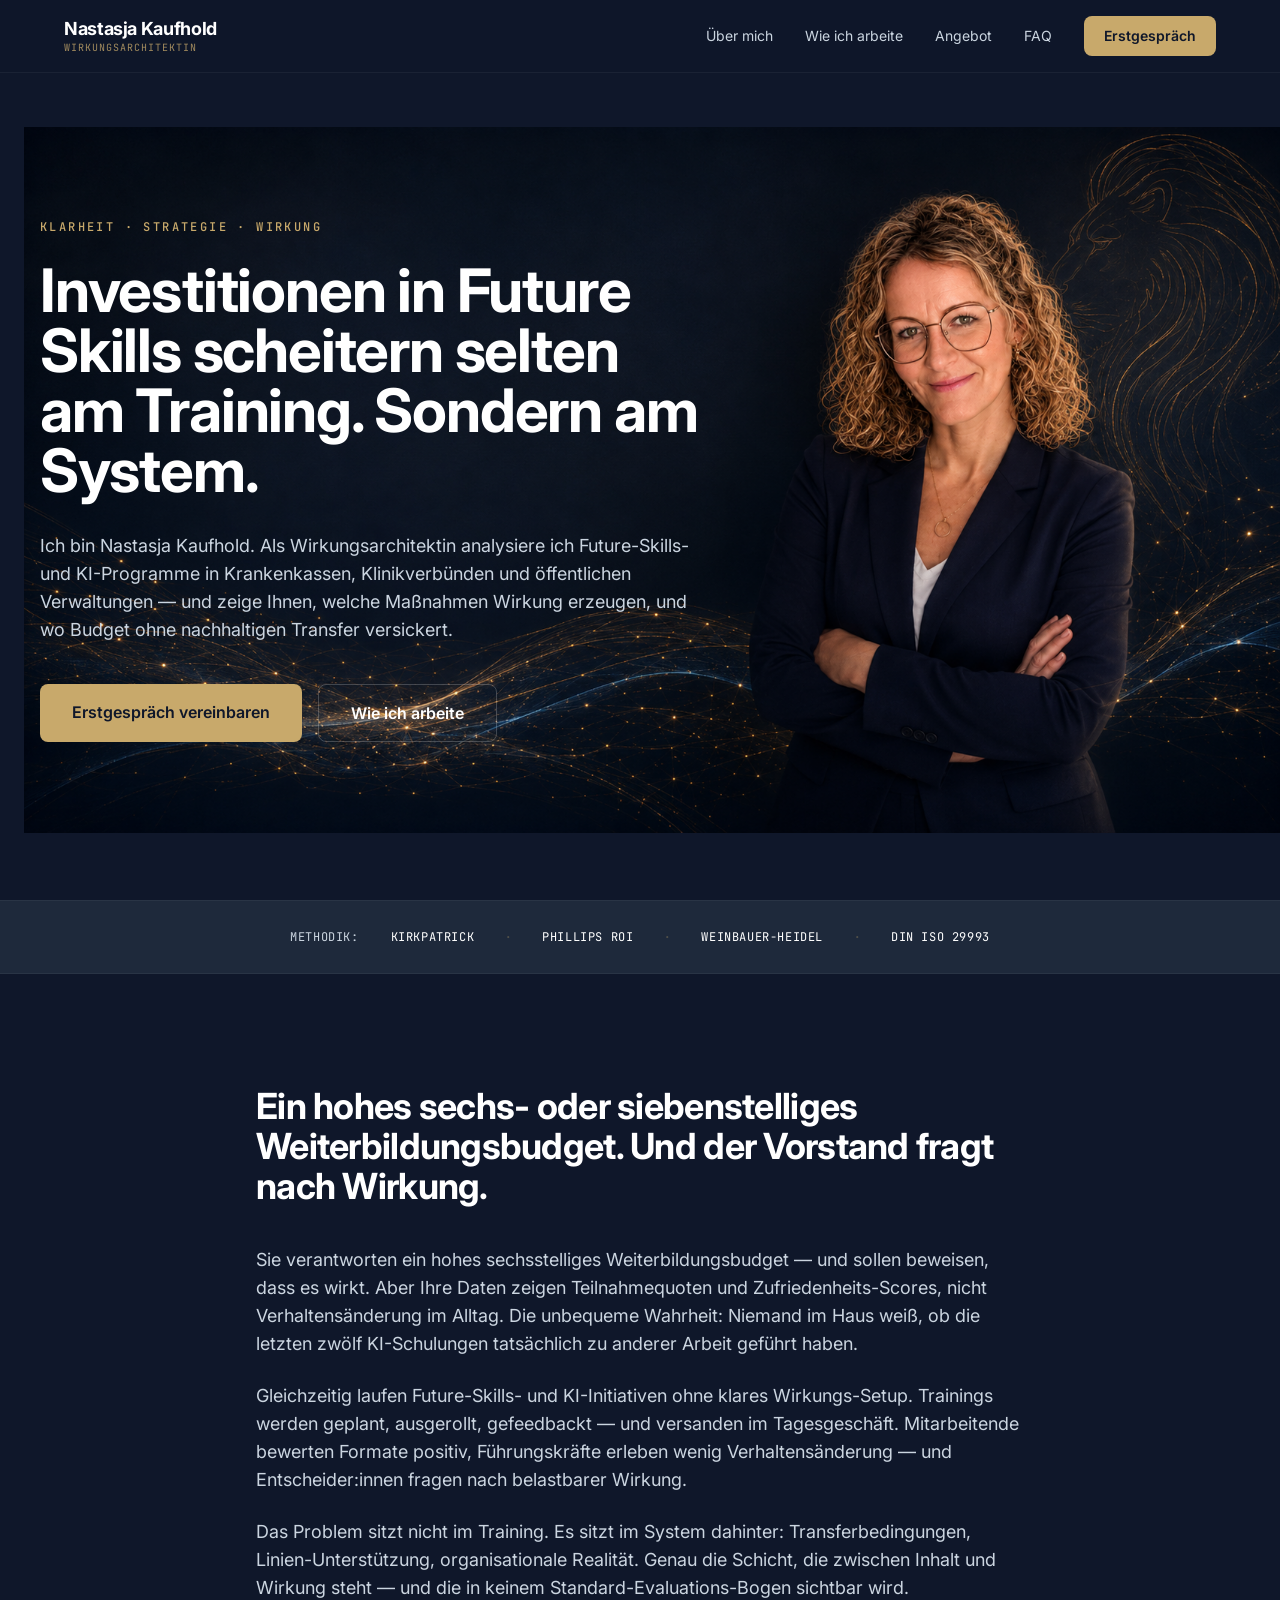
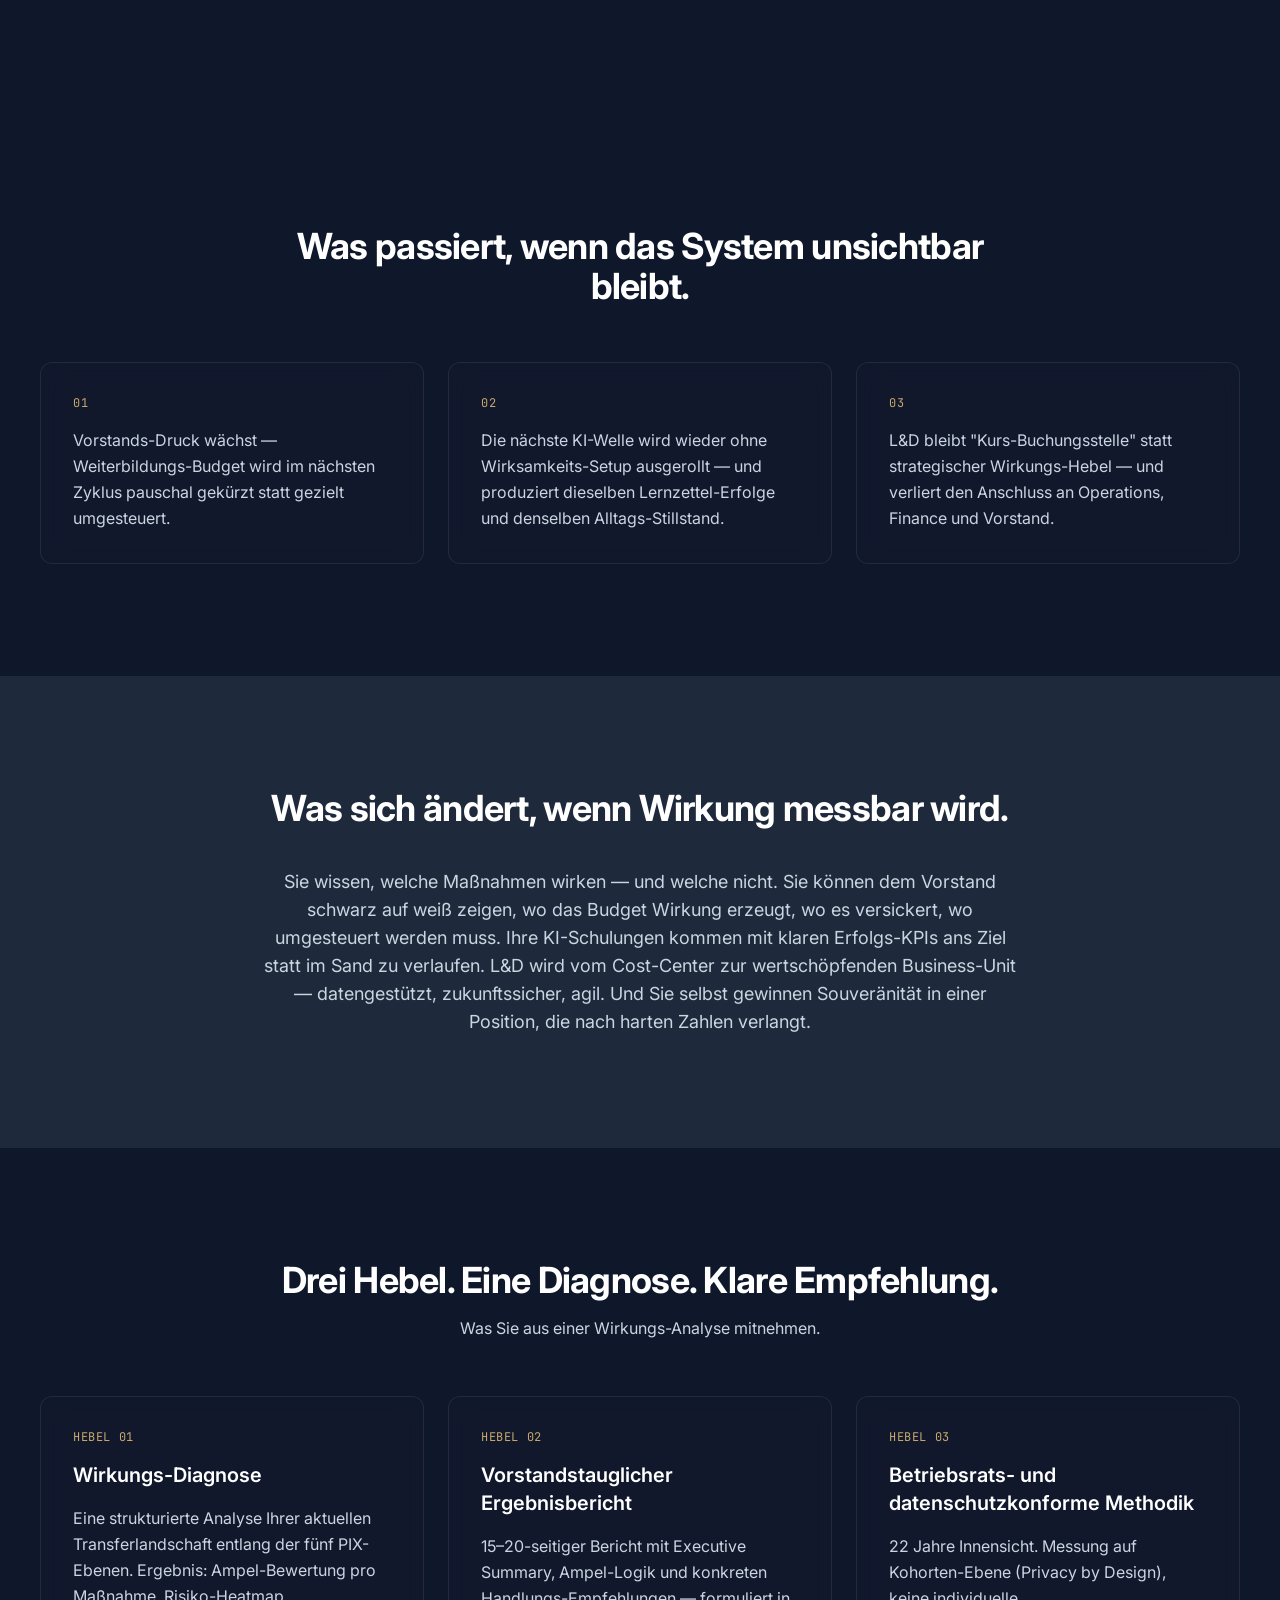
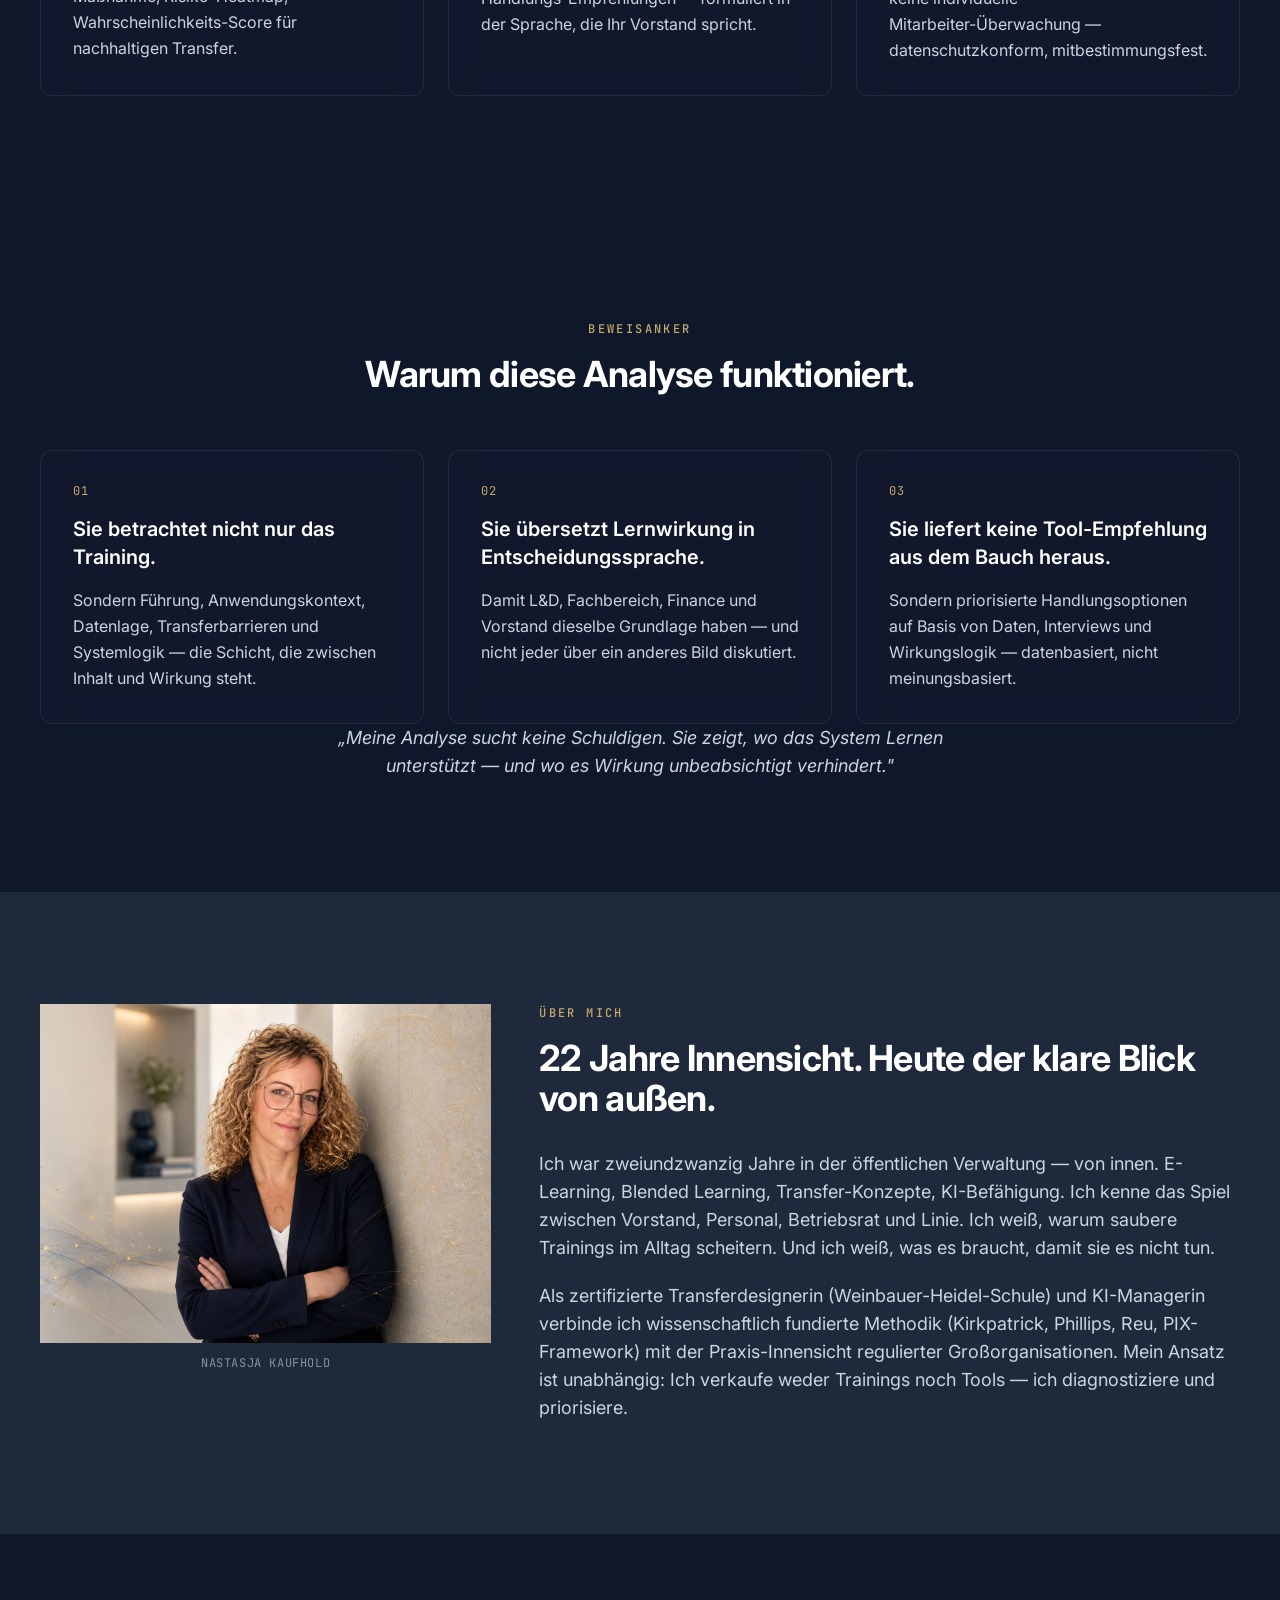
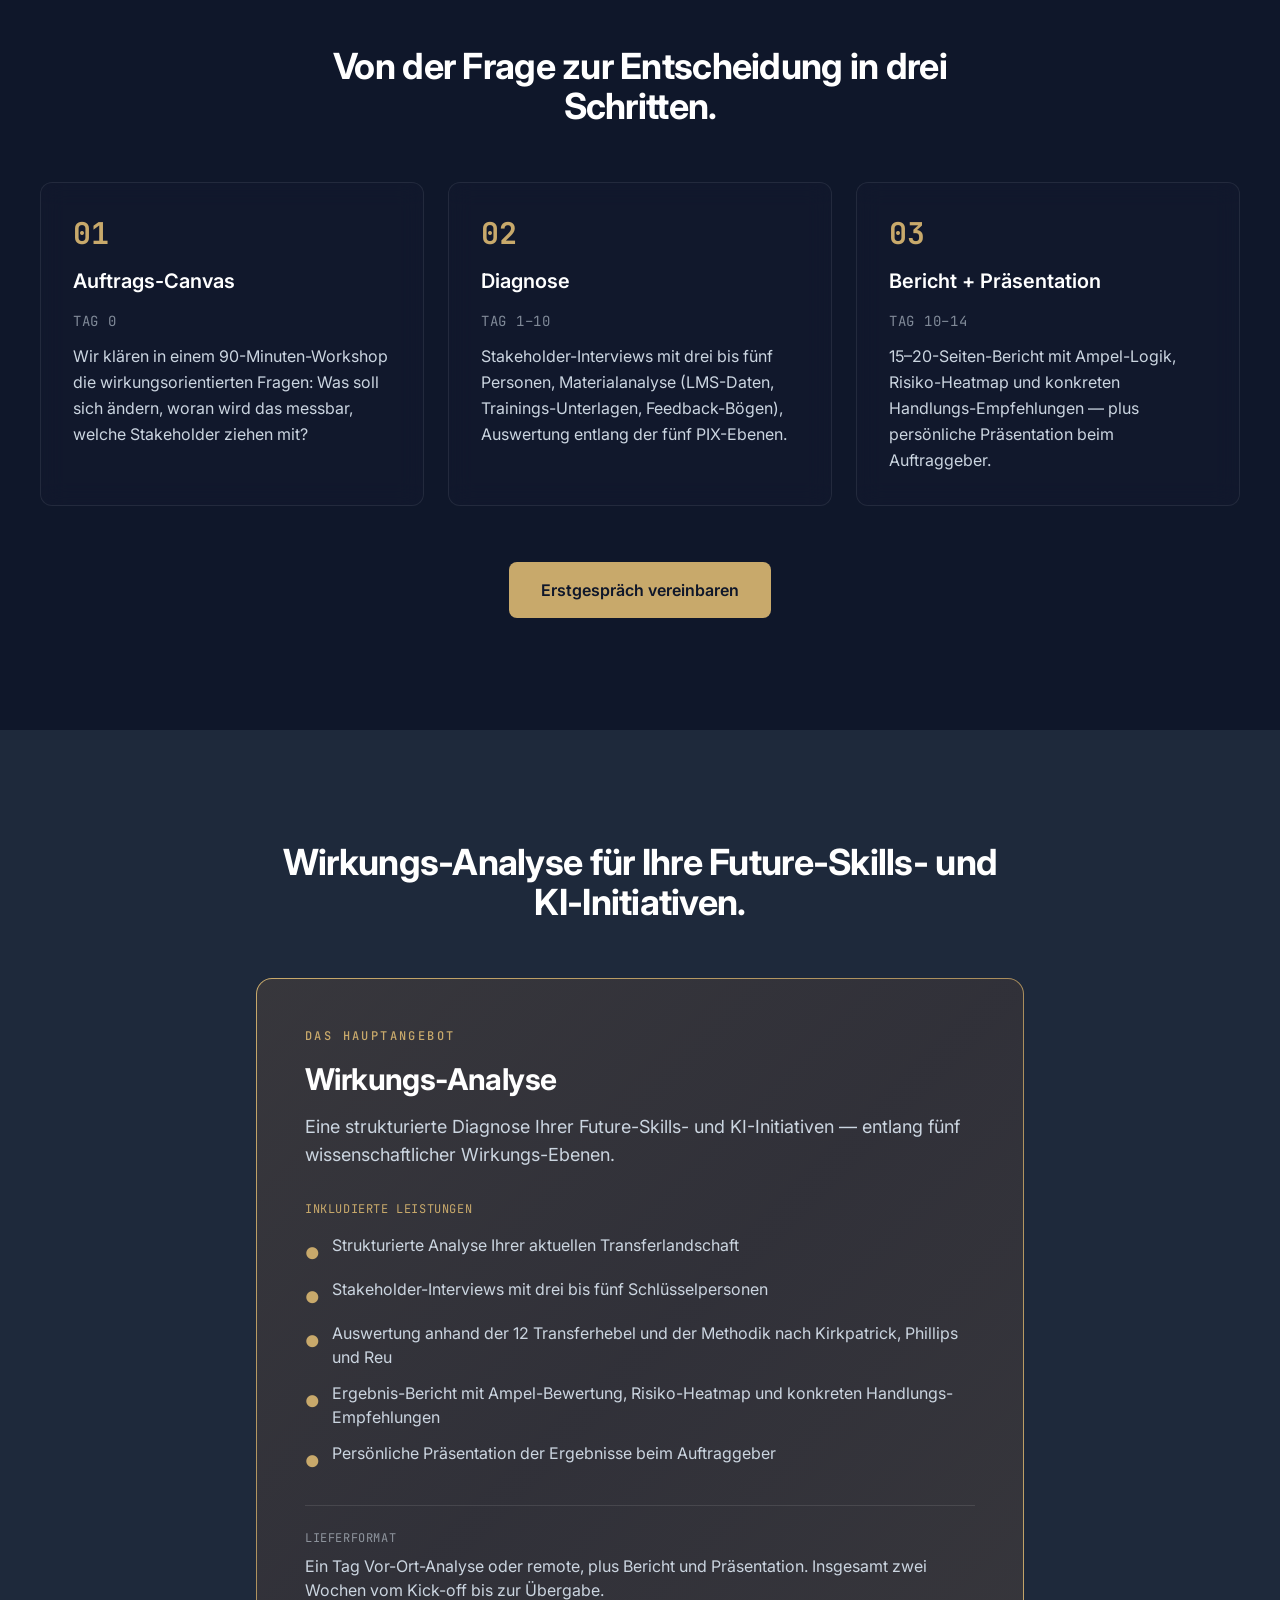
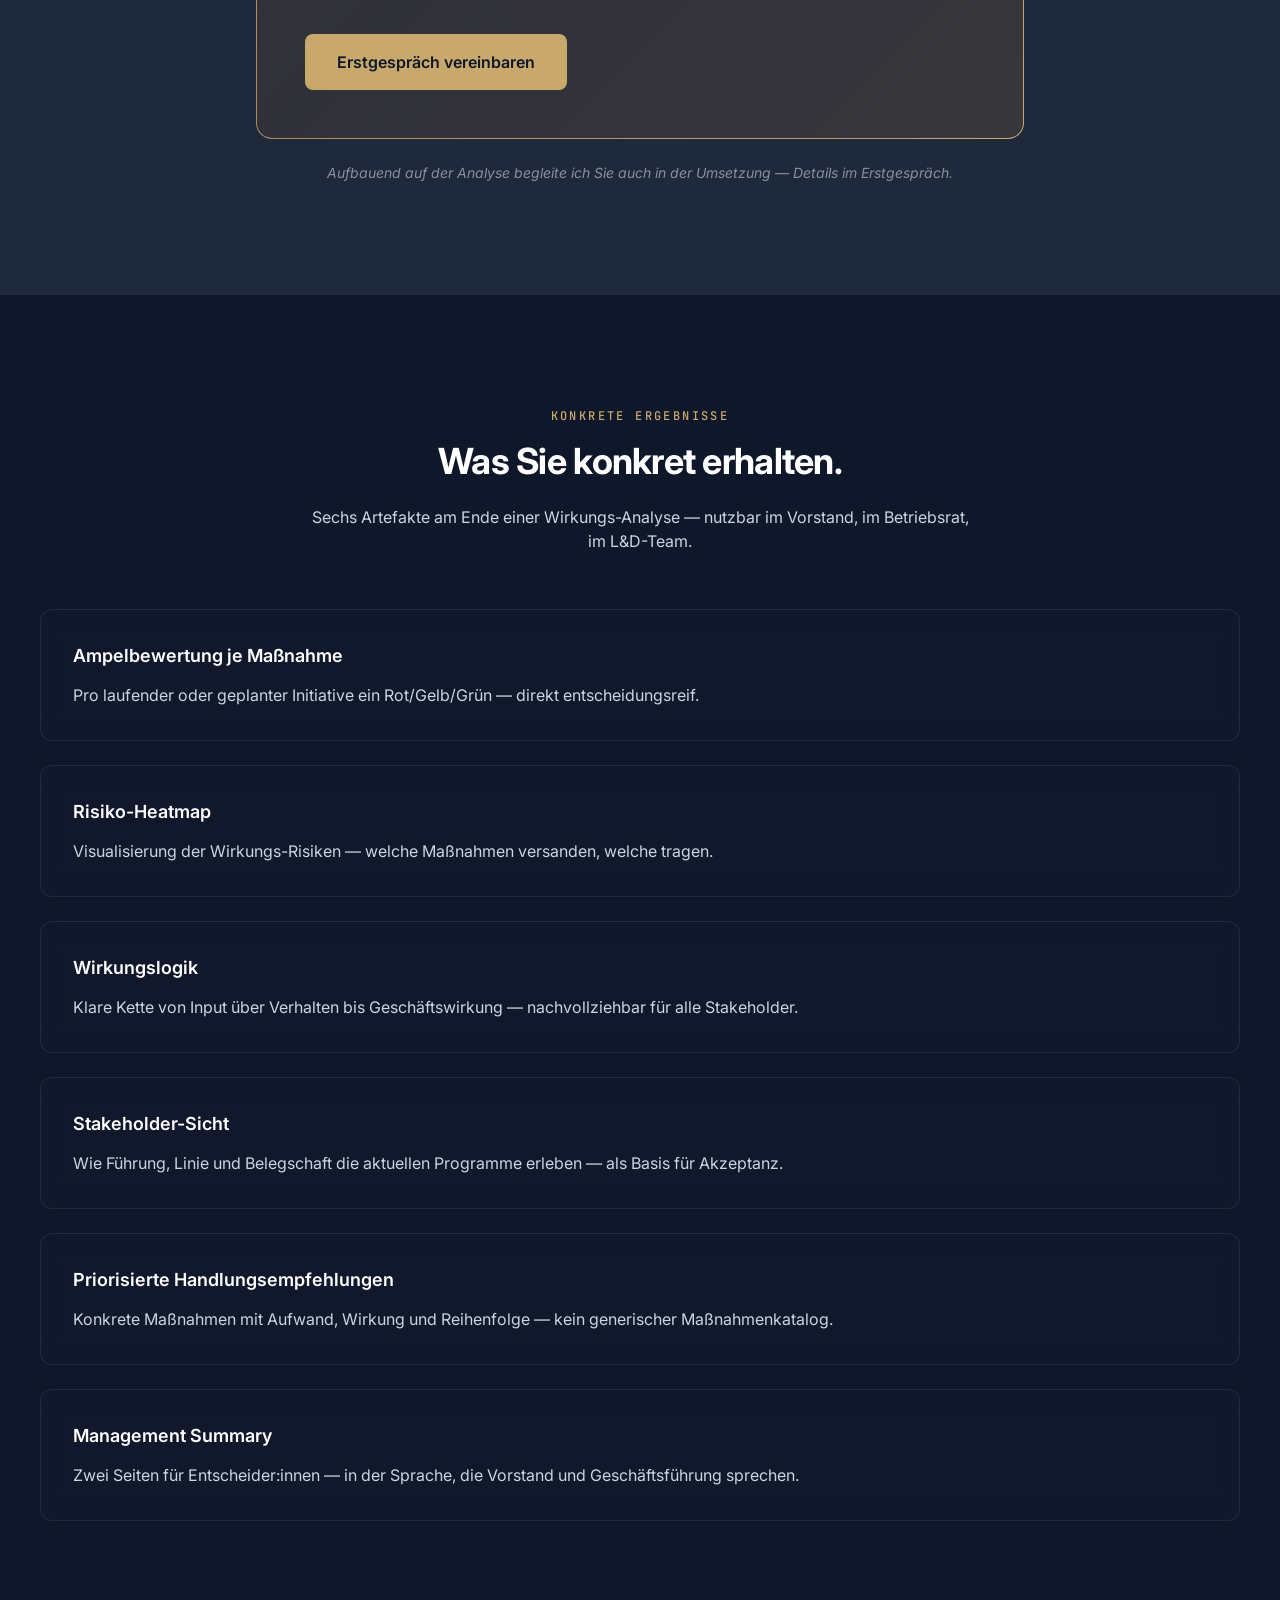
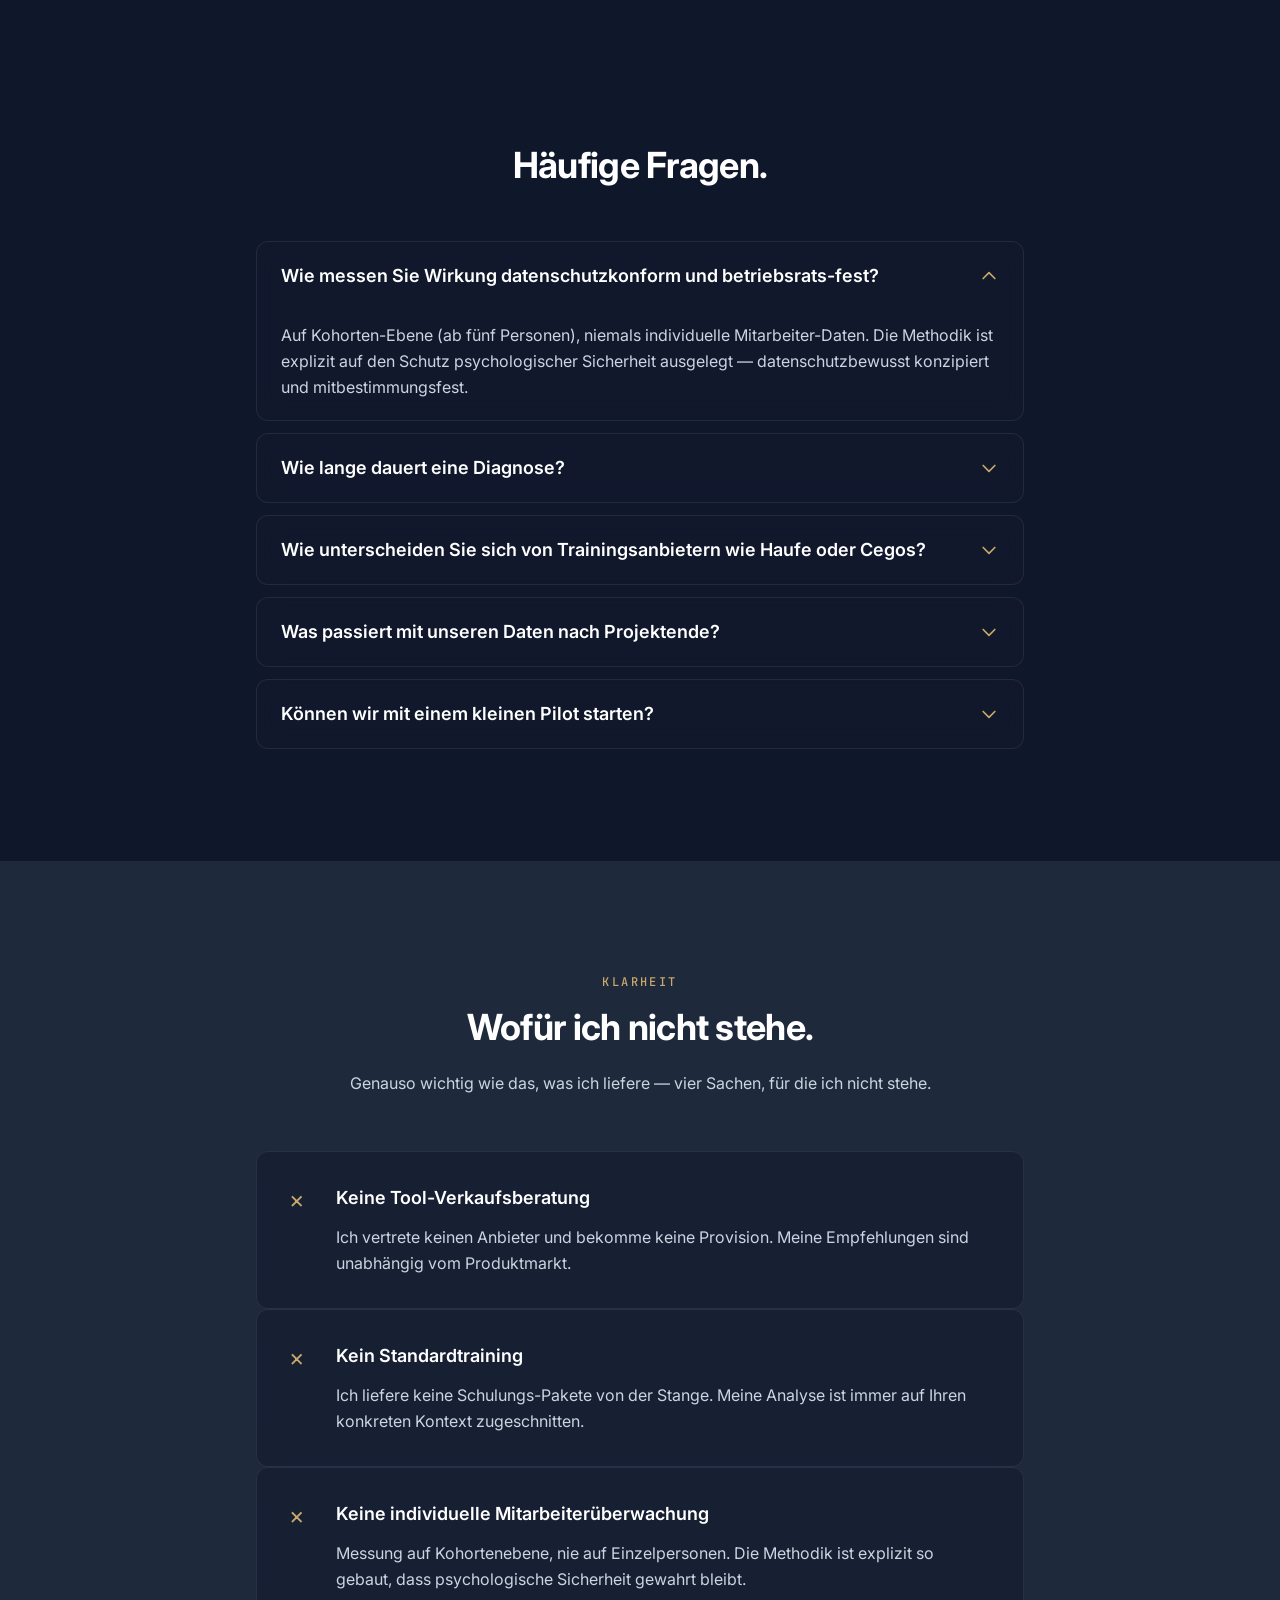
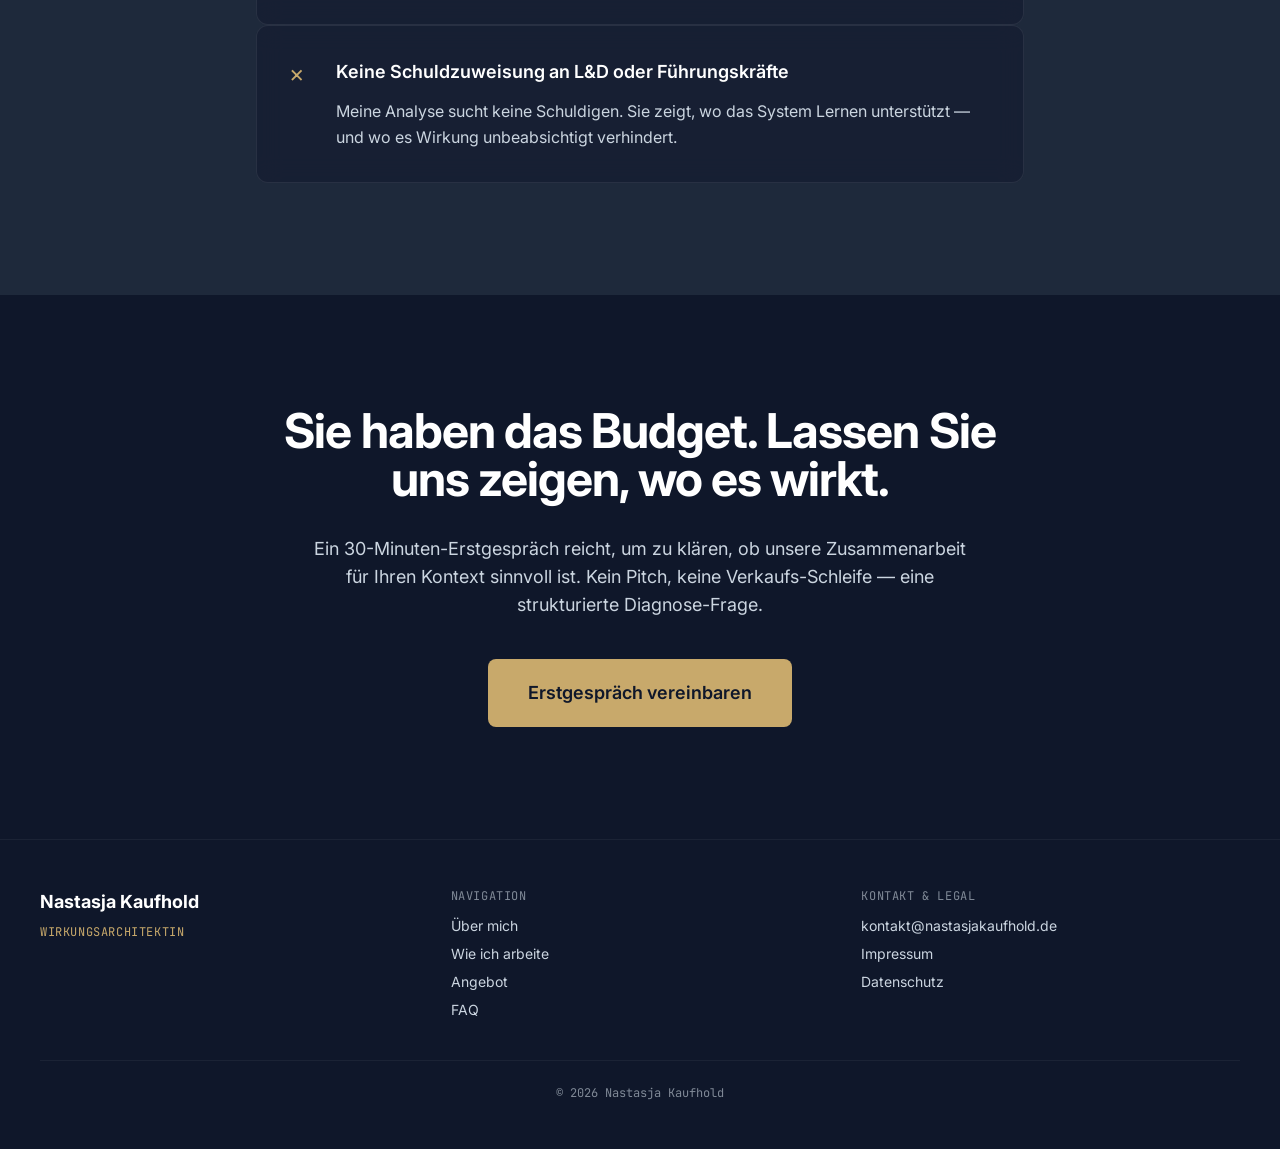
==== commit 2a8f74b8: "× in Wofür-ich-nicht-stehe-Boxen kleiner + auf Headline-Höhe - text-2xl md:text-3xl → text-xl md:tex" ====
--- a/index.html
+++ b/index.html
@@ -699,8 +699,8 @@
         Genauso wichtig wie das, was ich liefere — vier Sachen, für die ich nicht stehe.
       </p>
       <div class="space-y-4">
-        <div class="card-glass rounded-xl p-8 md:p-10 flex items-start gap-5">
-          <span class="text-gold text-2xl md:text-3xl font-light flex-shrink-0 leading-none mt-1">×</span>
+        <div class="card-glass rounded-xl p-8 md:p-10 flex items-start gap-6 md:gap-8">
+          <span class="text-gold text-xl md:text-2xl font-light flex-shrink-0 leading-tight">×</span>
           <div class="flex-1">
             <h3 class="text-base md:text-lg font-semibold text-text-primary mb-3">Keine Tool-Verkaufsberatung</h3>
             <p class="text-base text-text-secondary leading-relaxed">
@@ -708,8 +708,8 @@
             </p>
           </div>
         </div>
-        <div class="card-glass rounded-xl p-8 md:p-10 flex items-start gap-5">
-          <span class="text-gold text-2xl md:text-3xl font-light flex-shrink-0 leading-none mt-1">×</span>
+        <div class="card-glass rounded-xl p-8 md:p-10 flex items-start gap-6 md:gap-8">
+          <span class="text-gold text-xl md:text-2xl font-light flex-shrink-0 leading-tight">×</span>
           <div class="flex-1">
             <h3 class="text-base md:text-lg font-semibold text-text-primary mb-3">Kein Standardtraining</h3>
             <p class="text-base text-text-secondary leading-relaxed">
@@ -717,8 +717,8 @@
             </p>
           </div>
         </div>
-        <div class="card-glass rounded-xl p-8 md:p-10 flex items-start gap-5">
-          <span class="text-gold text-2xl md:text-3xl font-light flex-shrink-0 leading-none mt-1">×</span>
+        <div class="card-glass rounded-xl p-8 md:p-10 flex items-start gap-6 md:gap-8">
+          <span class="text-gold text-xl md:text-2xl font-light flex-shrink-0 leading-tight">×</span>
           <div class="flex-1">
             <h3 class="text-base md:text-lg font-semibold text-text-primary mb-3">Keine individuelle Mitarbeiterüberwachung</h3>
             <p class="text-base text-text-secondary leading-relaxed">
@@ -726,8 +726,8 @@
             </p>
           </div>
         </div>
-        <div class="card-glass rounded-xl p-8 md:p-10 flex items-start gap-5">
-          <span class="text-gold text-2xl md:text-3xl font-light flex-shrink-0 leading-none mt-1">×</span>
+        <div class="card-glass rounded-xl p-8 md:p-10 flex items-start gap-6 md:gap-8">
+          <span class="text-gold text-xl md:text-2xl font-light flex-shrink-0 leading-tight">×</span>
           <div class="flex-1">
             <h3 class="text-base md:text-lg font-semibold text-text-primary mb-3">Keine Schuldzuweisung an L&amp;D oder Führungskräfte</h3>
             <p class="text-base text-text-secondary leading-relaxed">
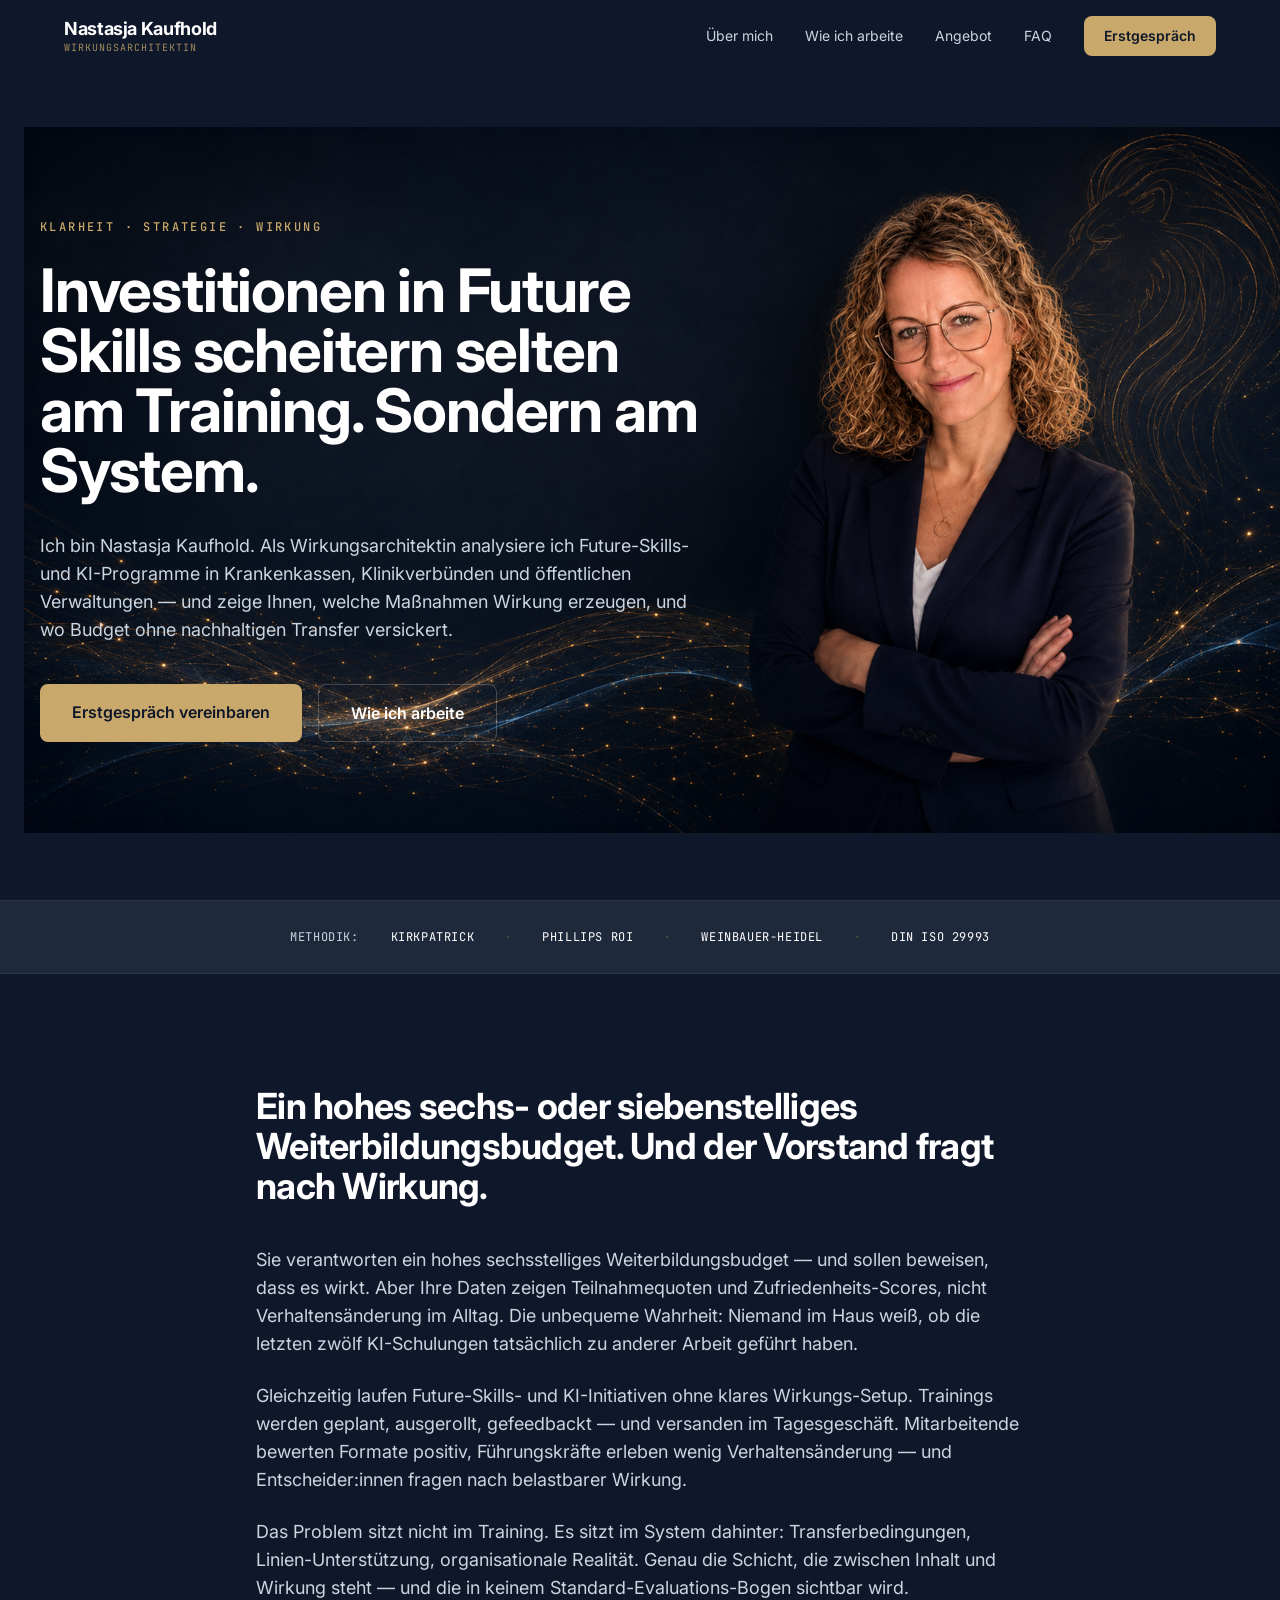
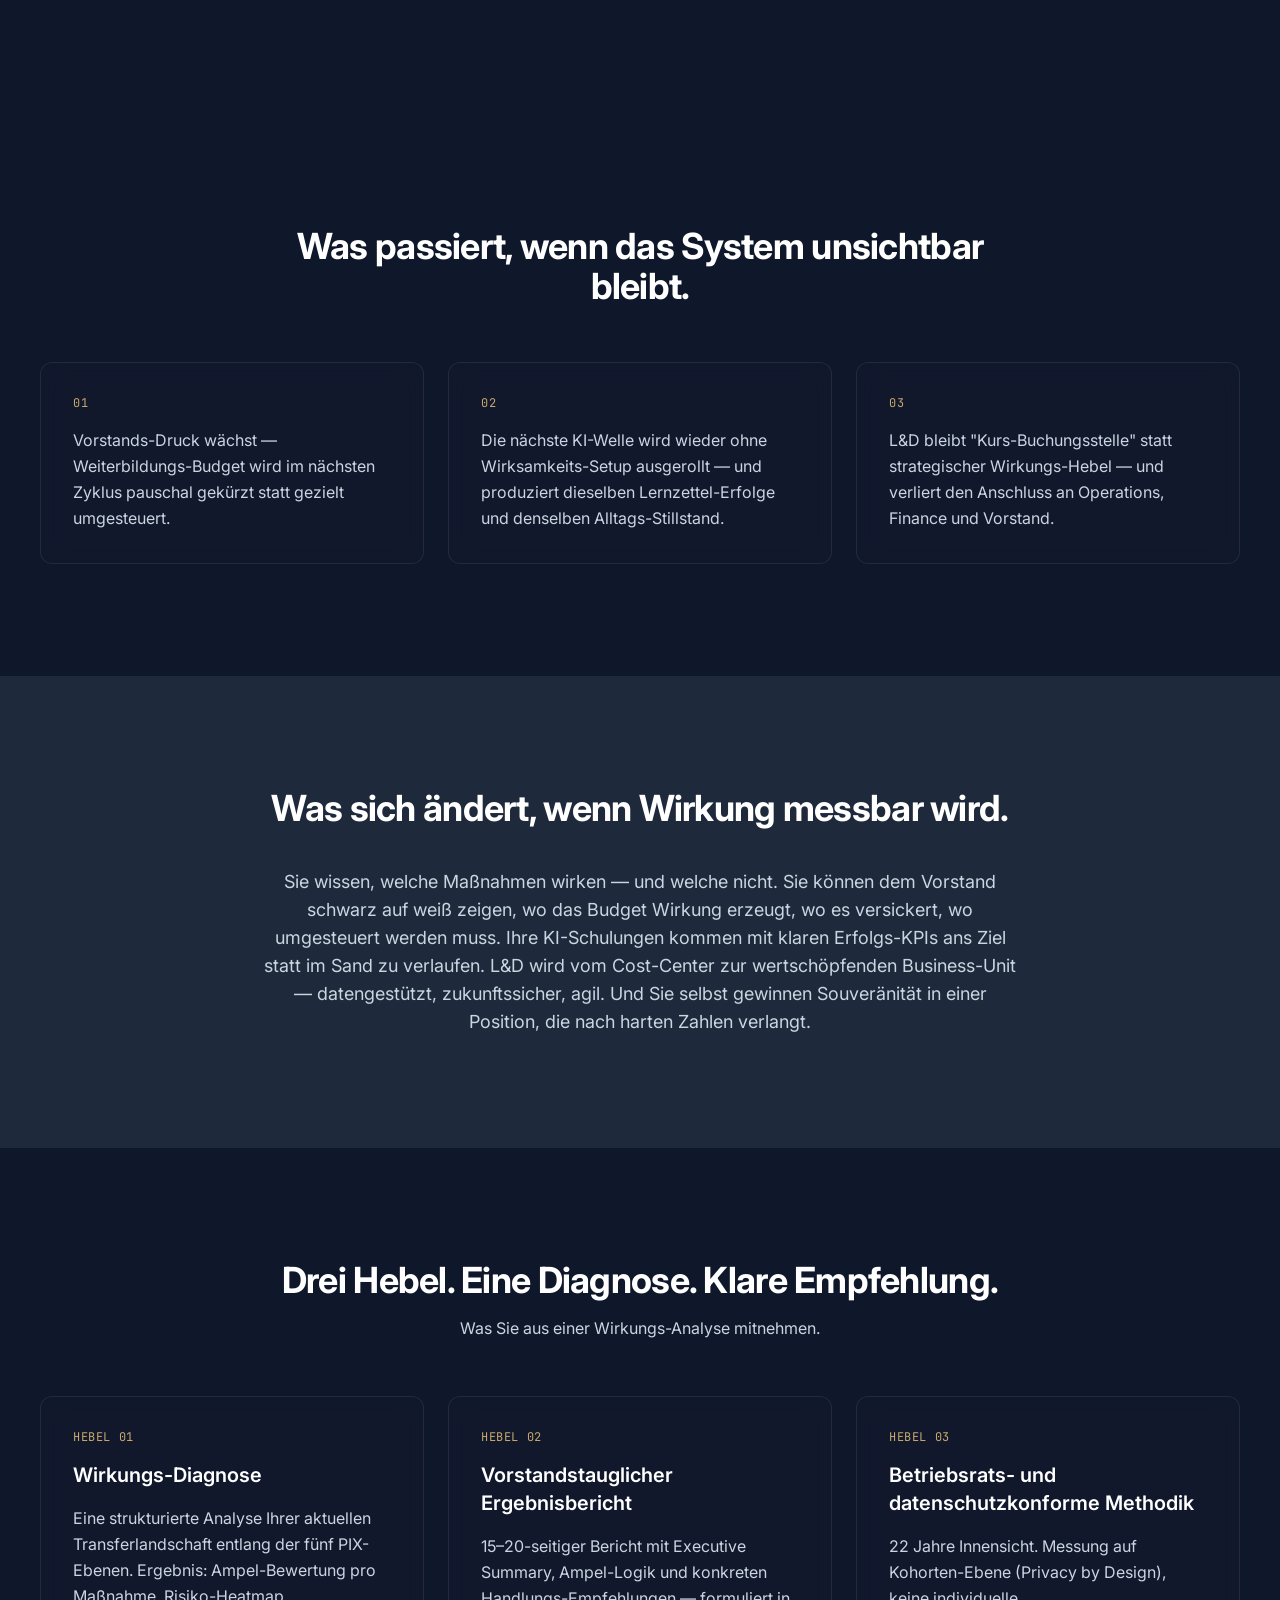
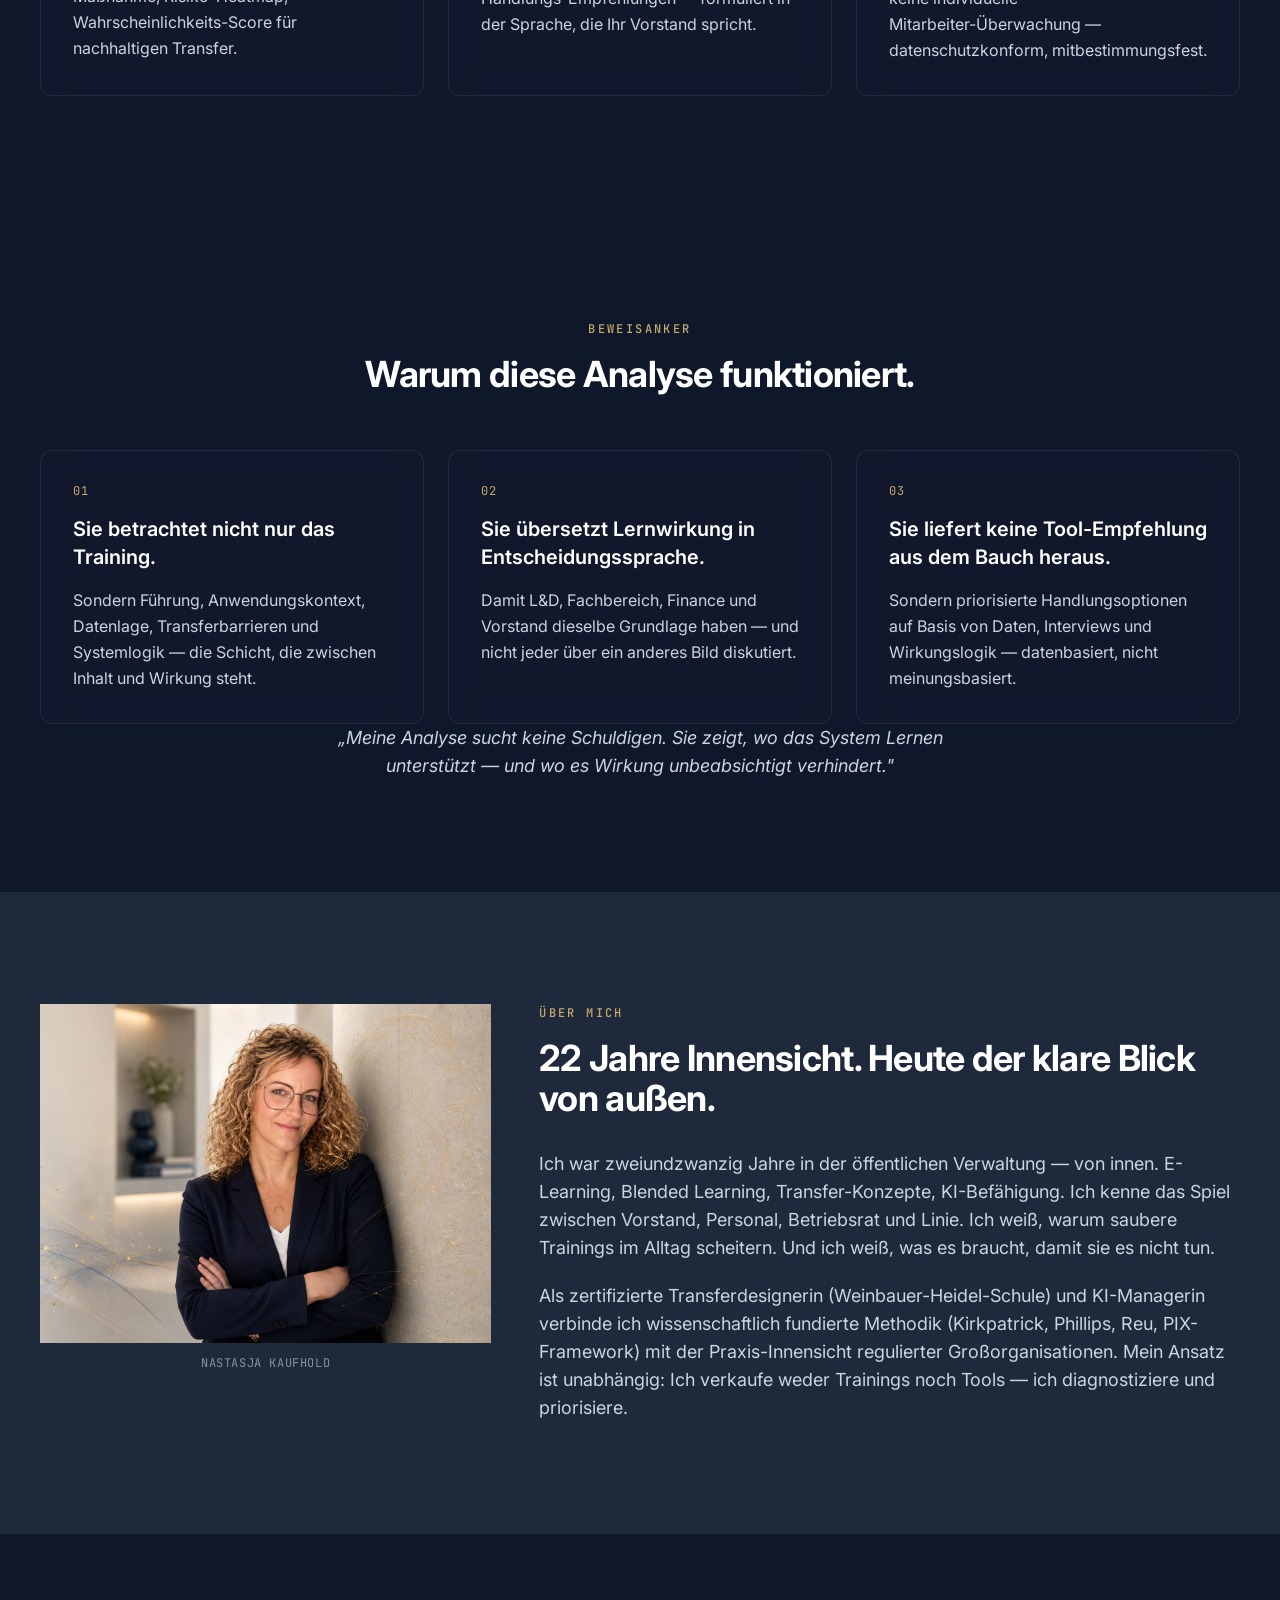
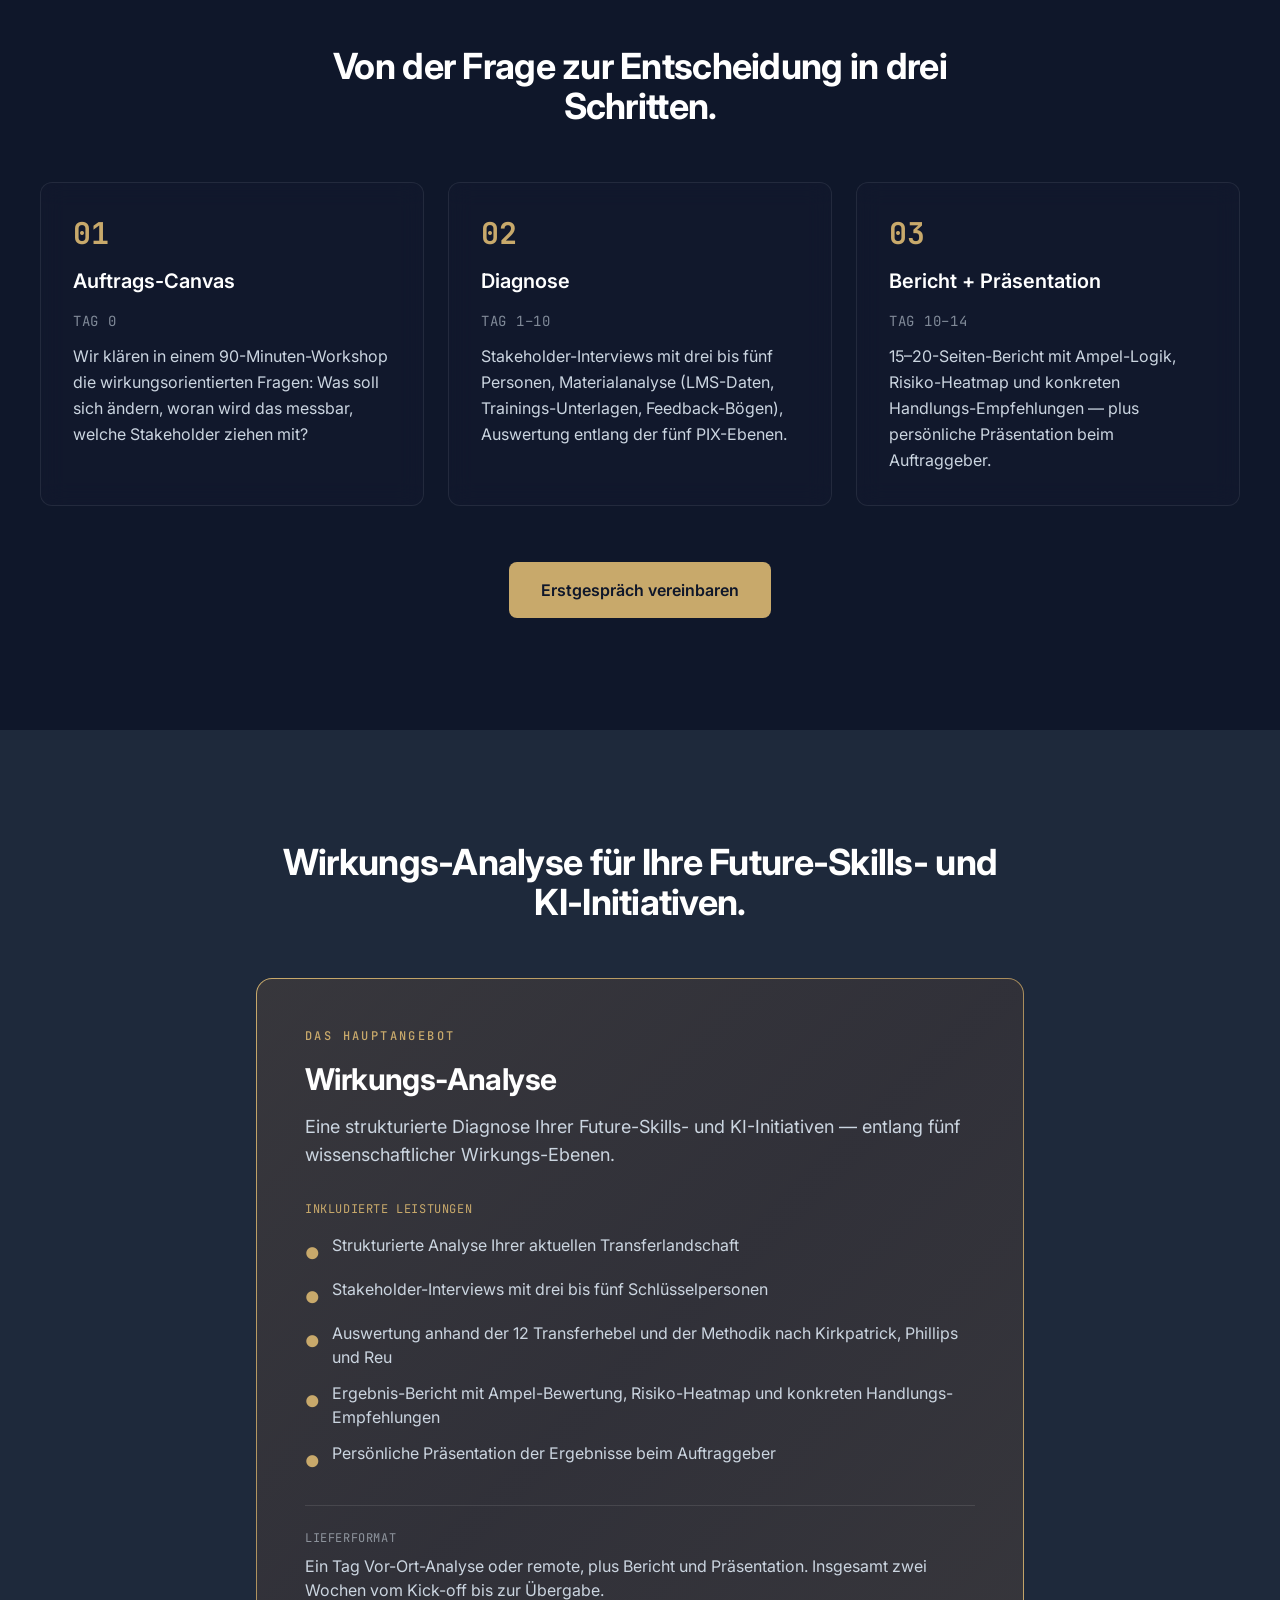
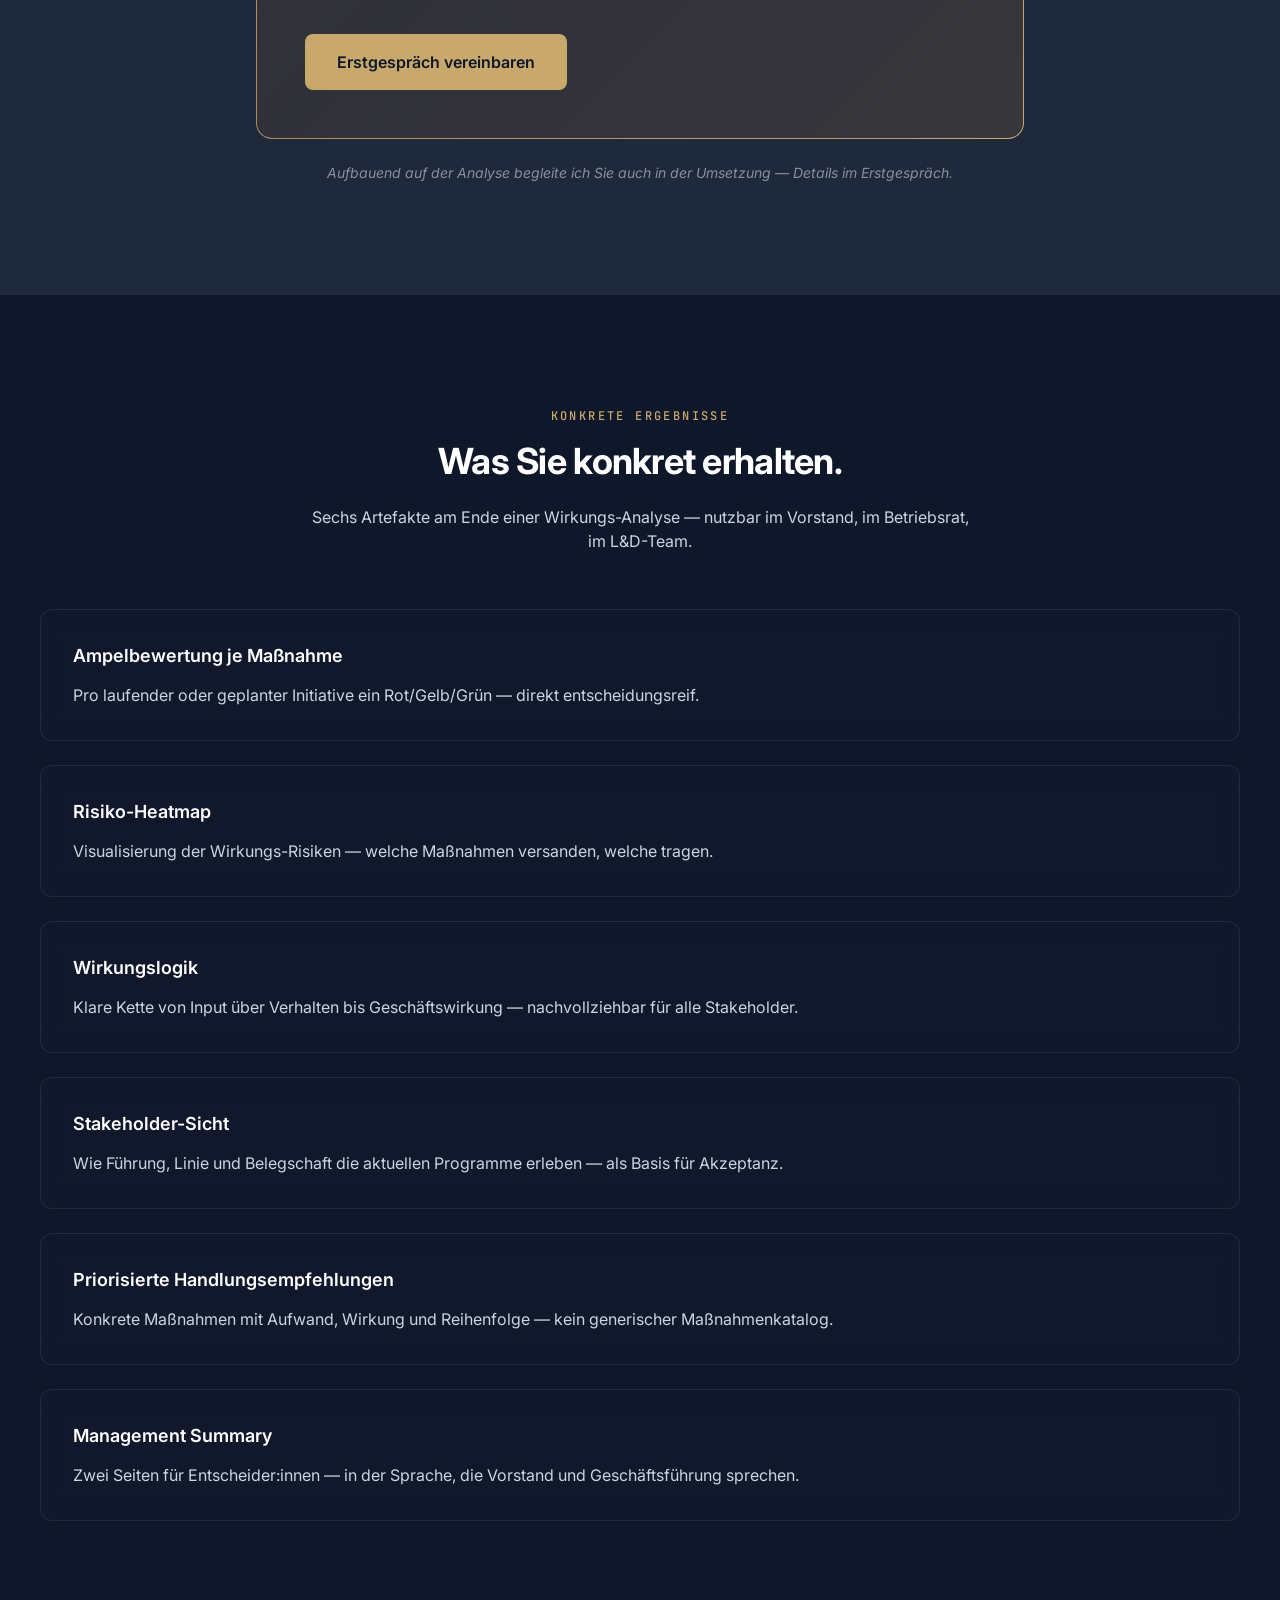
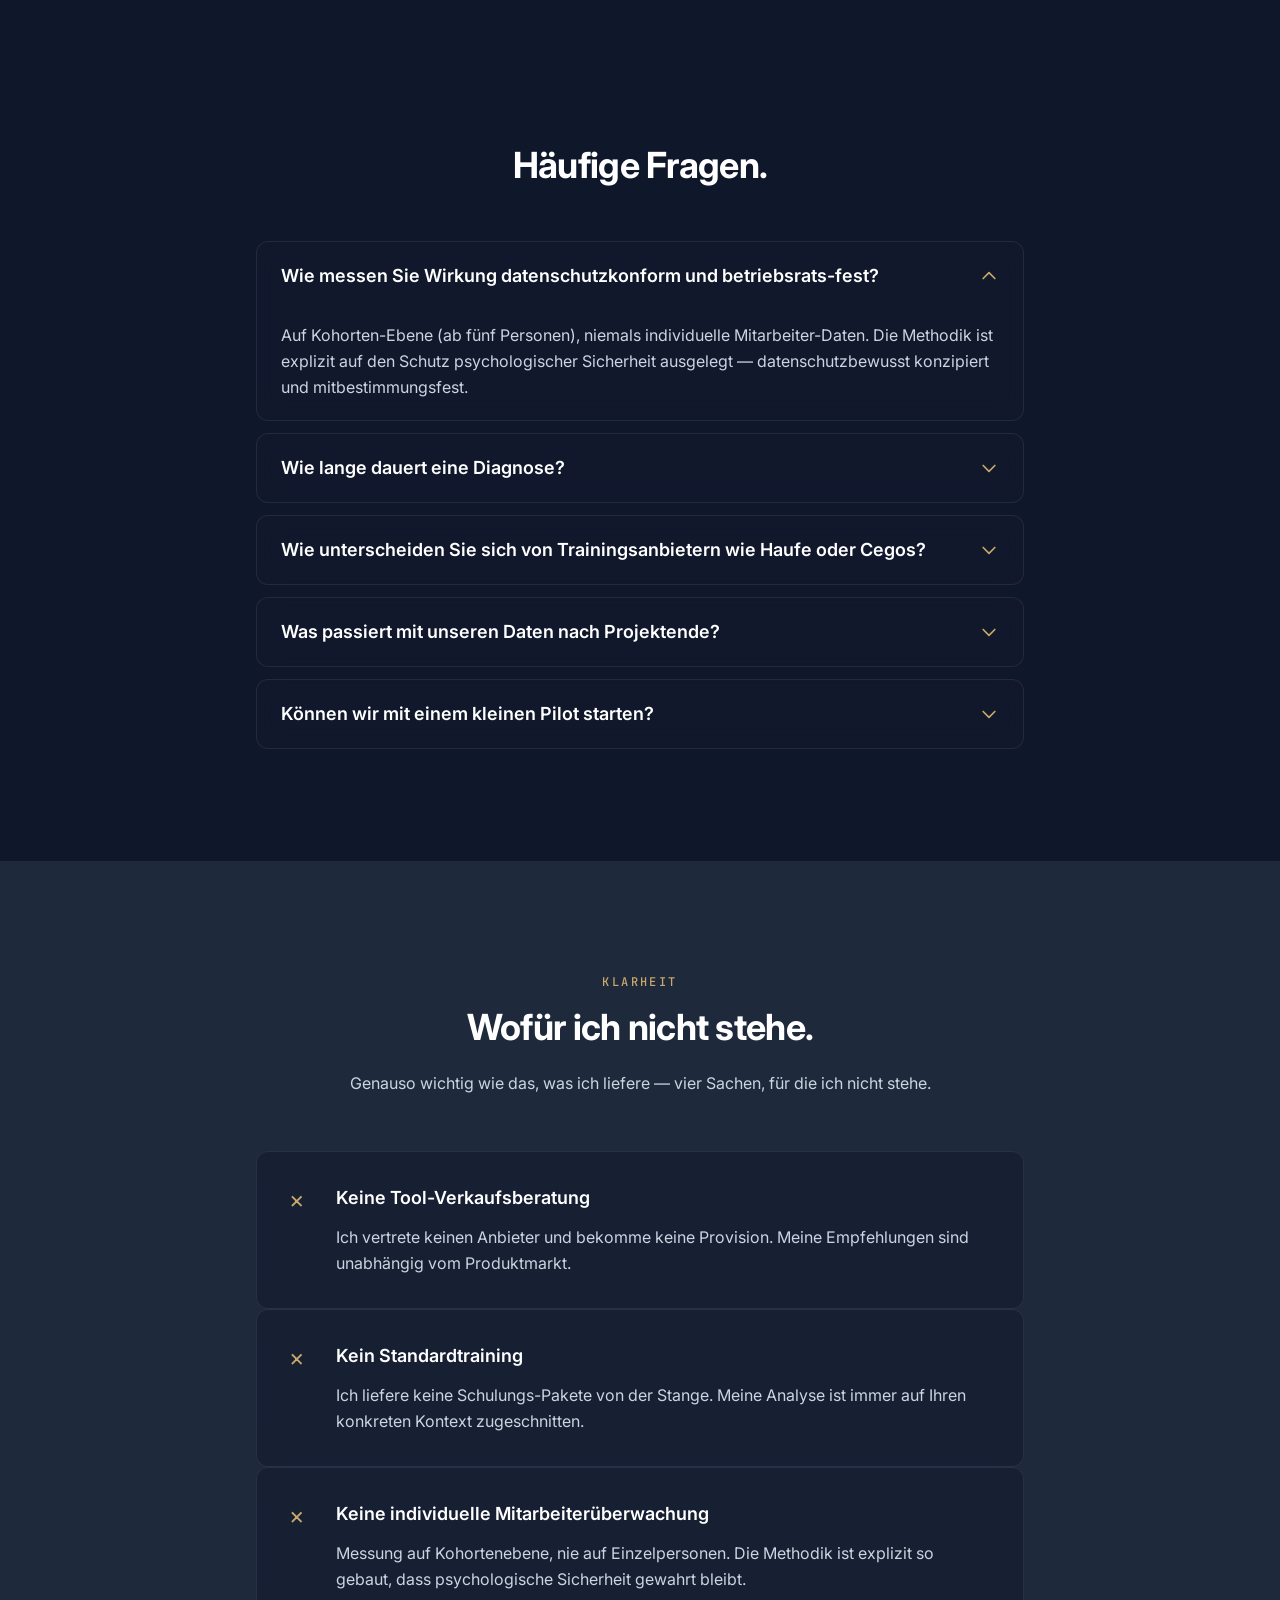
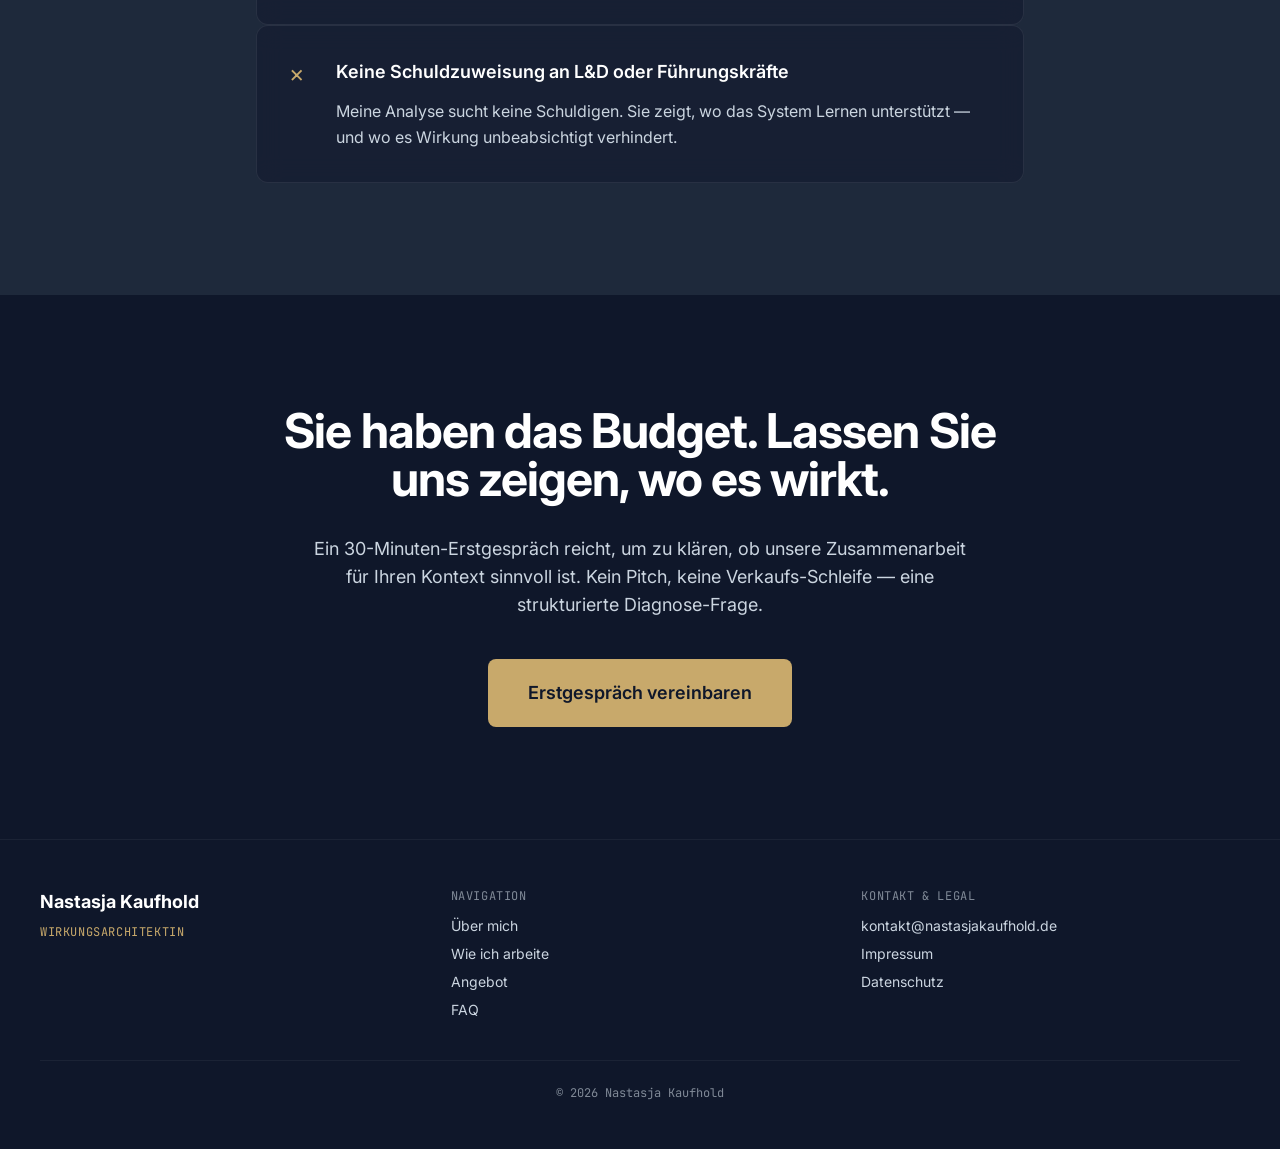
==== commit 6058235f: "Header transparent beim Laden, Background beim Scrollen - Default: kein Background, kein Blur, kein " ====
--- a/index.html
+++ b/index.html
@@ -166,6 +166,21 @@
       .hero-img-mobile, .hero-overlay-mobile { display: none; }
     }
 
+    /* Header: transparent oben, gefüllt beim Scrollen */
+    #site-header {
+      background-color: transparent;
+      backdrop-filter: none;
+      -webkit-backdrop-filter: none;
+      border-bottom-color: transparent;
+      transition: background-color 0.3s ease, backdrop-filter 0.3s ease, border-color 0.3s ease;
+    }
+    #site-header.header-scrolled {
+      background-color: rgba(15, 23, 42, 0.85);
+      backdrop-filter: blur(12px);
+      -webkit-backdrop-filter: blur(12px);
+      border-bottom-color: rgba(255, 255, 255, 0.05);
+    }
+
     /* Gold Bullet */
     .gold-bullet::before {
       content: '';
@@ -184,7 +199,7 @@
 <body class="bg-night text-text-secondary">
 
   <!-- ============ HEADER ============ -->
-  <header class="fixed top-0 left-0 right-0 z-50 bg-night/70 backdrop-blur-md border-b border-white/5">
+  <header id="site-header" class="fixed top-0 left-0 right-0 z-50 border-b">
     <div class="max-w-wide mx-auto px-6 py-4 flex items-center justify-between">
       <a href="#hero" class="flex flex-col group">
         <span class="text-text-primary font-bold text-lg leading-tight tracking-tight-headline group-hover:text-gold transition-colors">Nastasja Kaufhold</span>
@@ -914,6 +929,18 @@
         a.addEventListener('click', () => mobileMenu.classList.remove('open'));
       });
     }
+
+    // Header: transparent oben, beim Scrollen Background einblenden
+    const siteHeader = document.getElementById('site-header');
+    const updateHeader = () => {
+      if (window.scrollY > 40) {
+        siteHeader.classList.add('header-scrolled');
+      } else {
+        siteHeader.classList.remove('header-scrolled');
+      }
+    };
+    window.addEventListener('scroll', updateHeader, { passive: true });
+    updateHeader();
   </script>
 </body>
 </html>
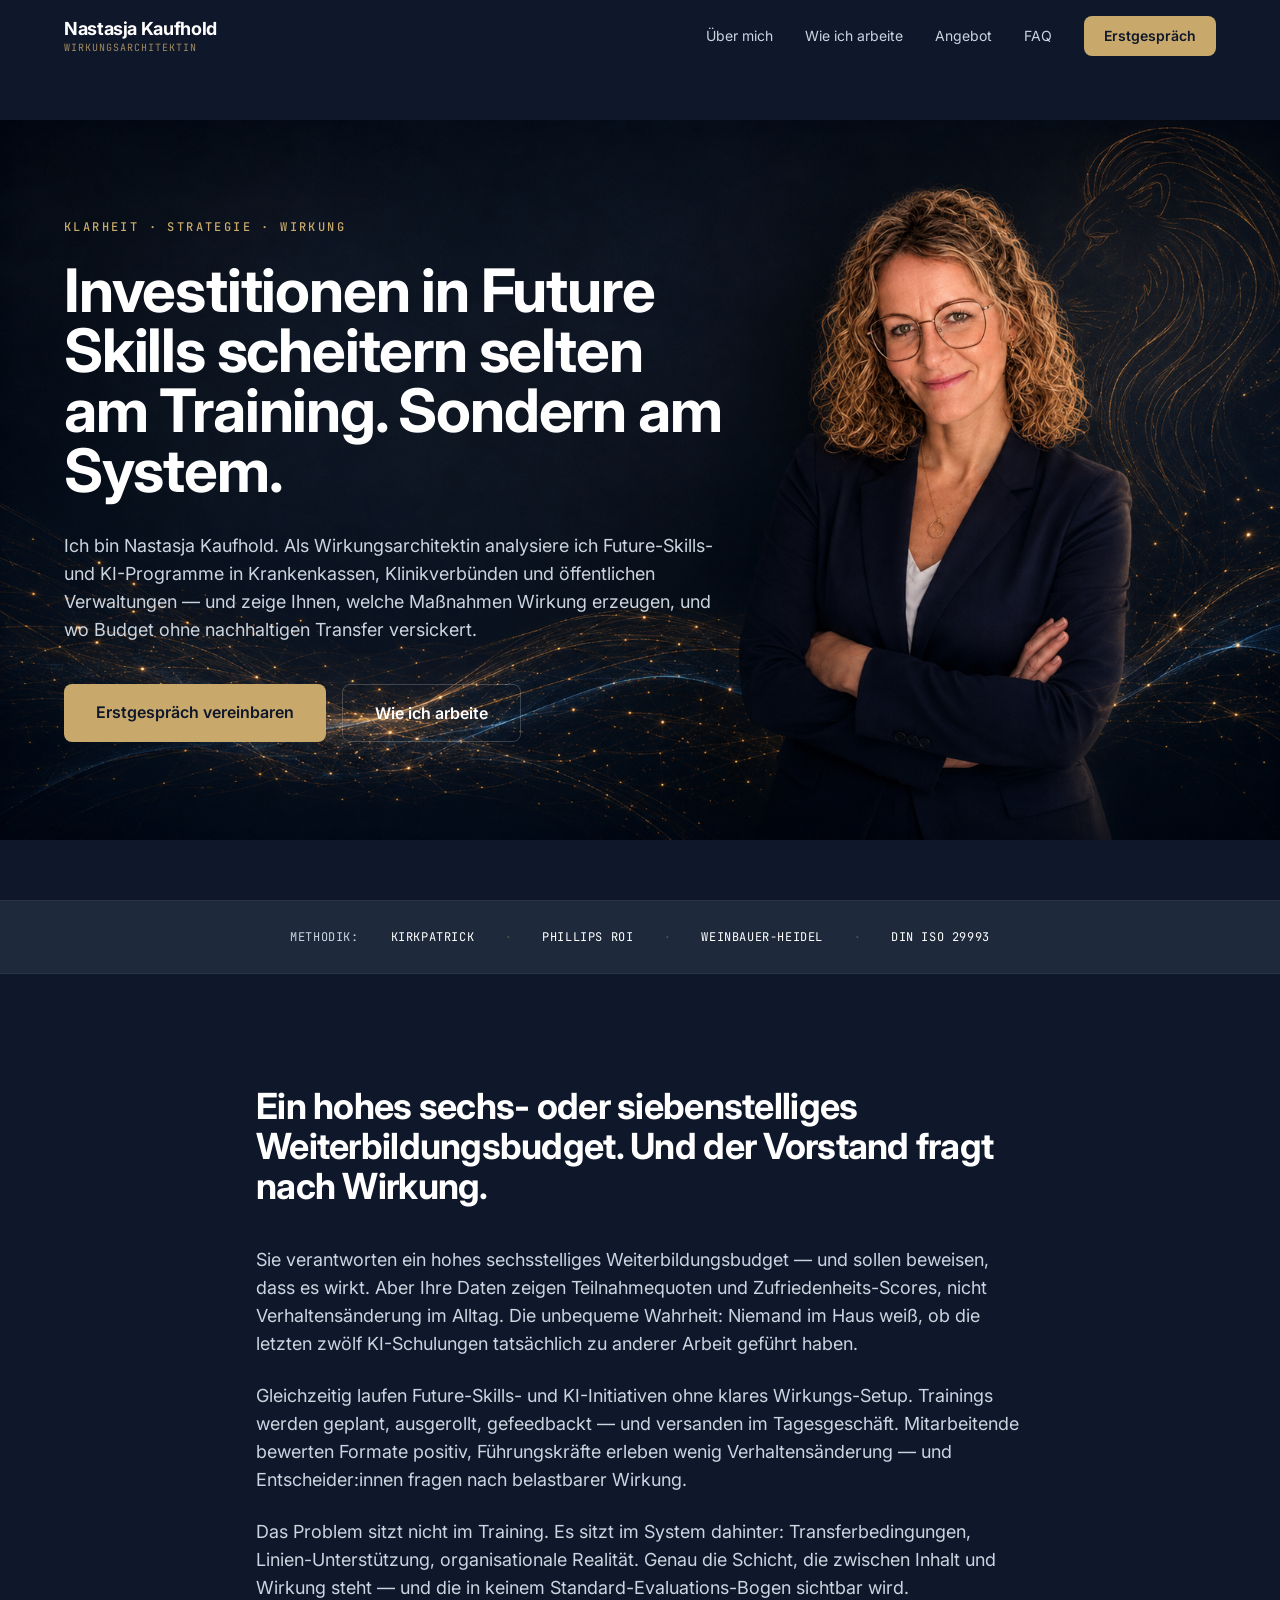
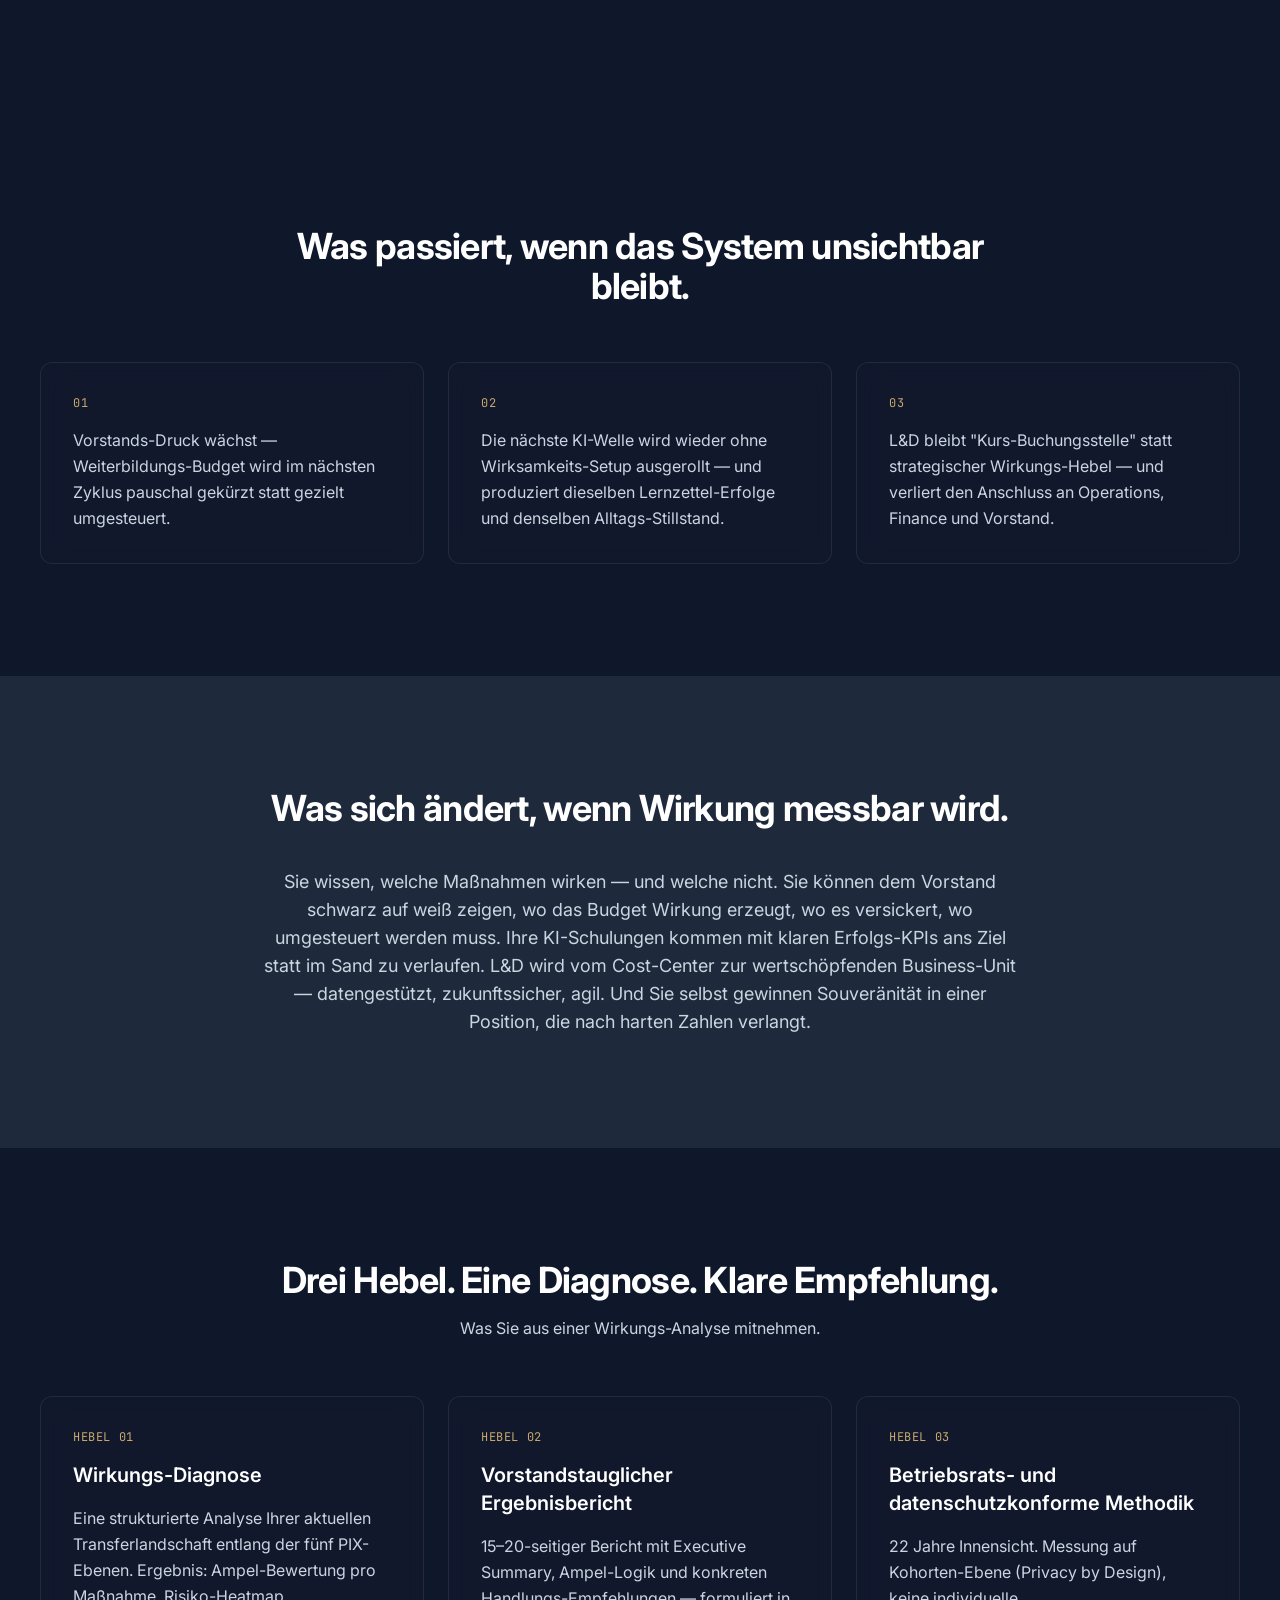
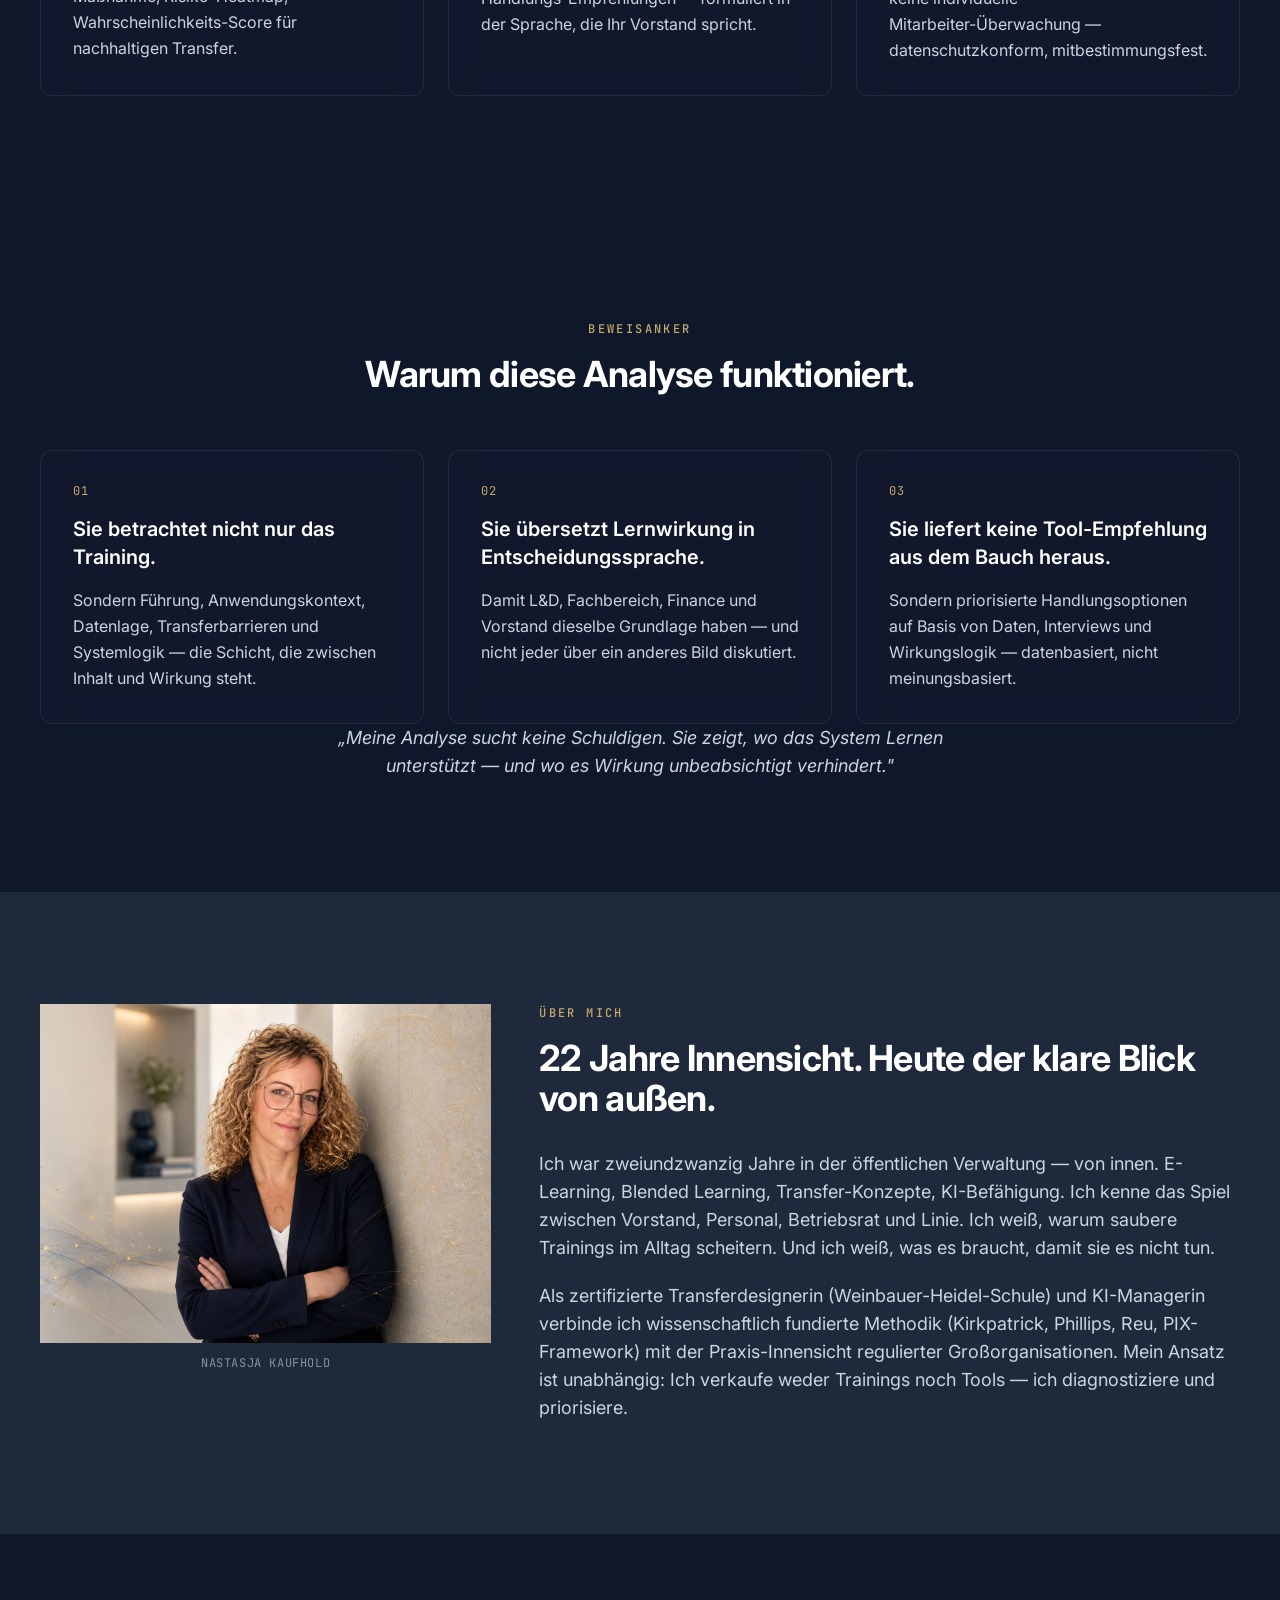
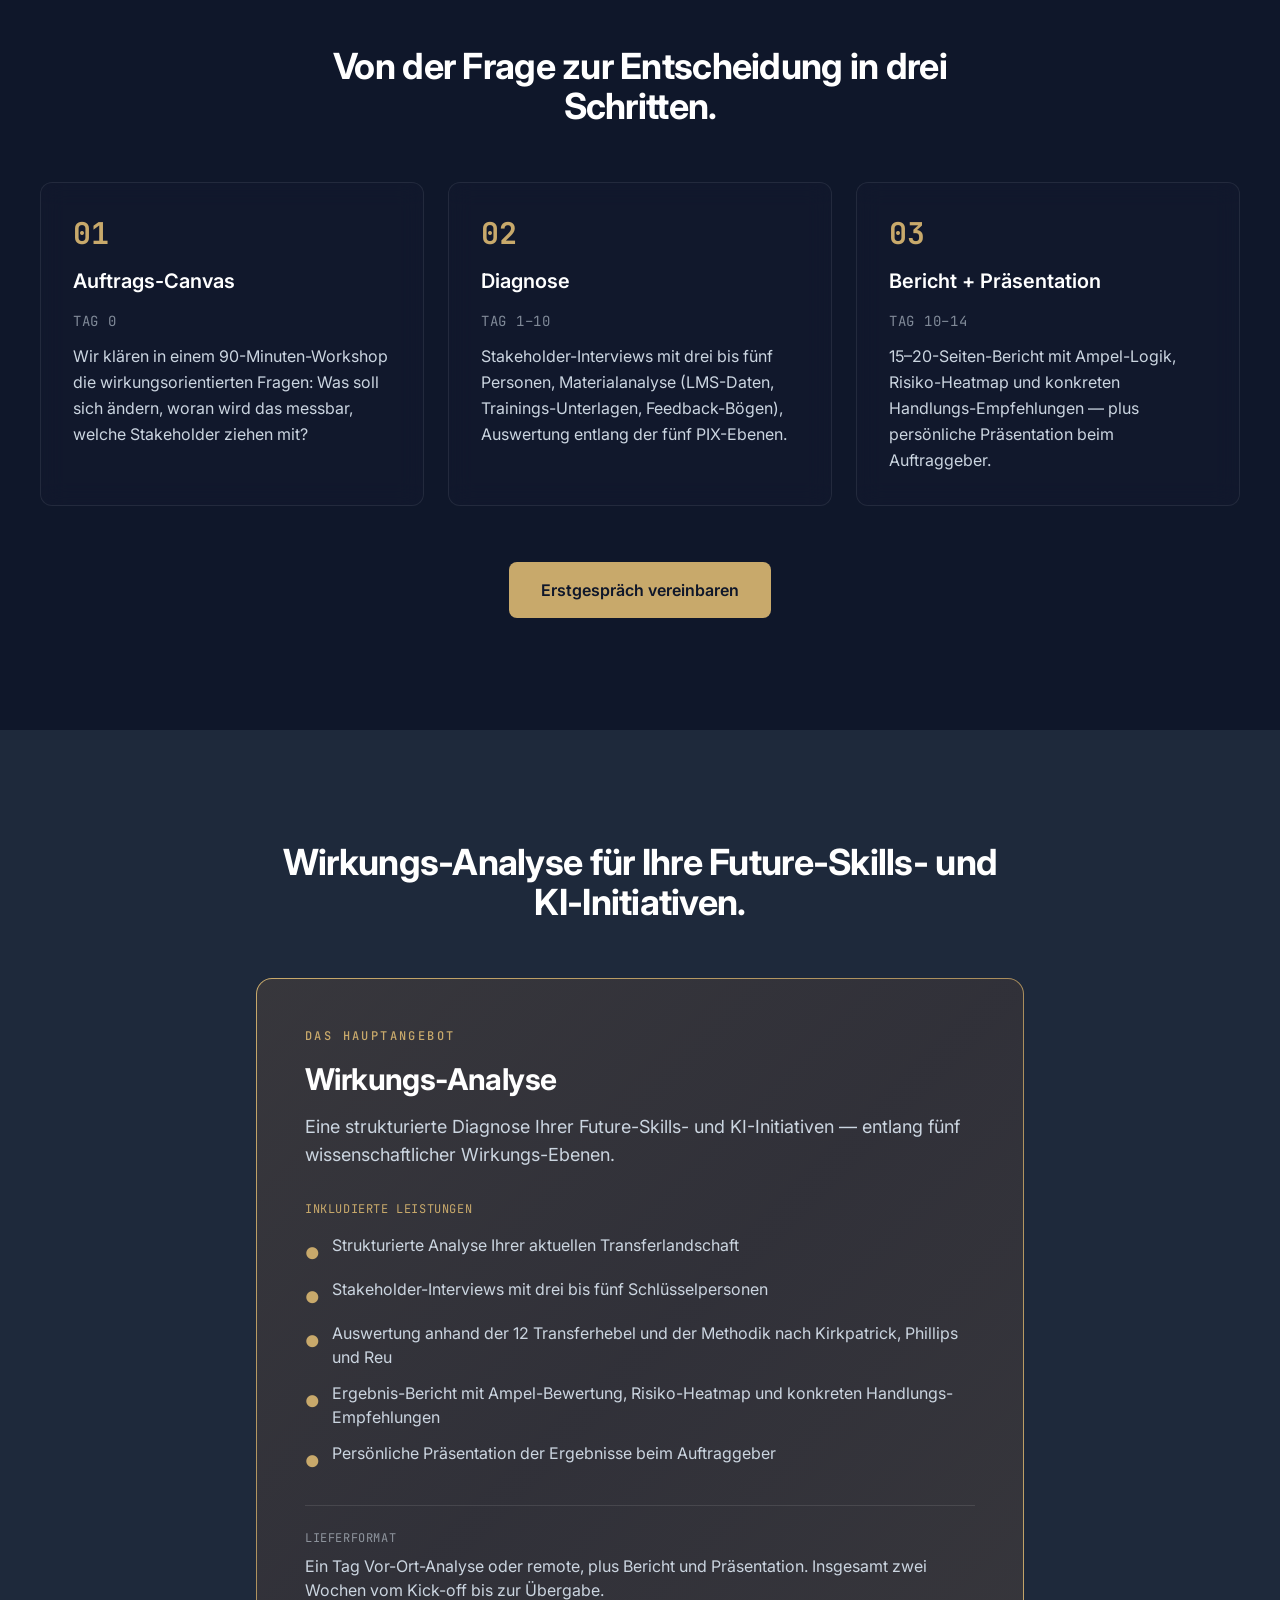
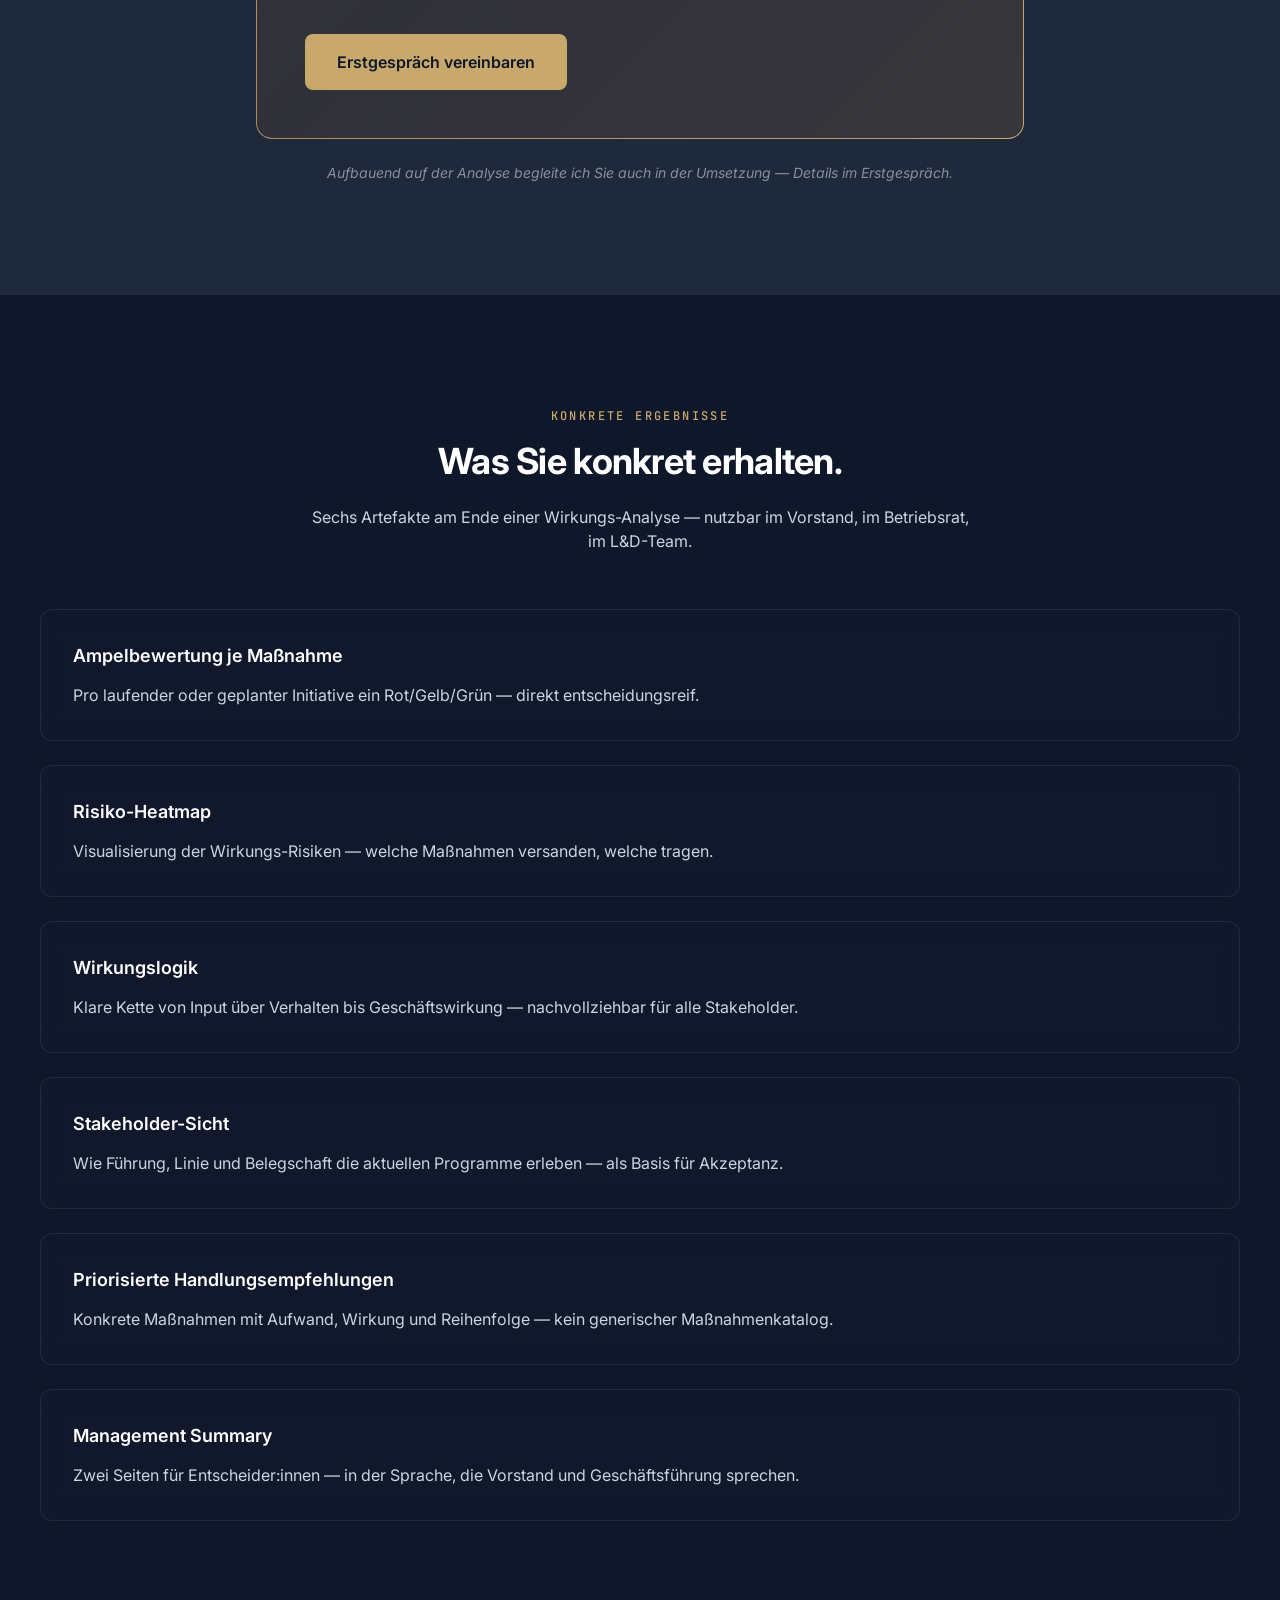
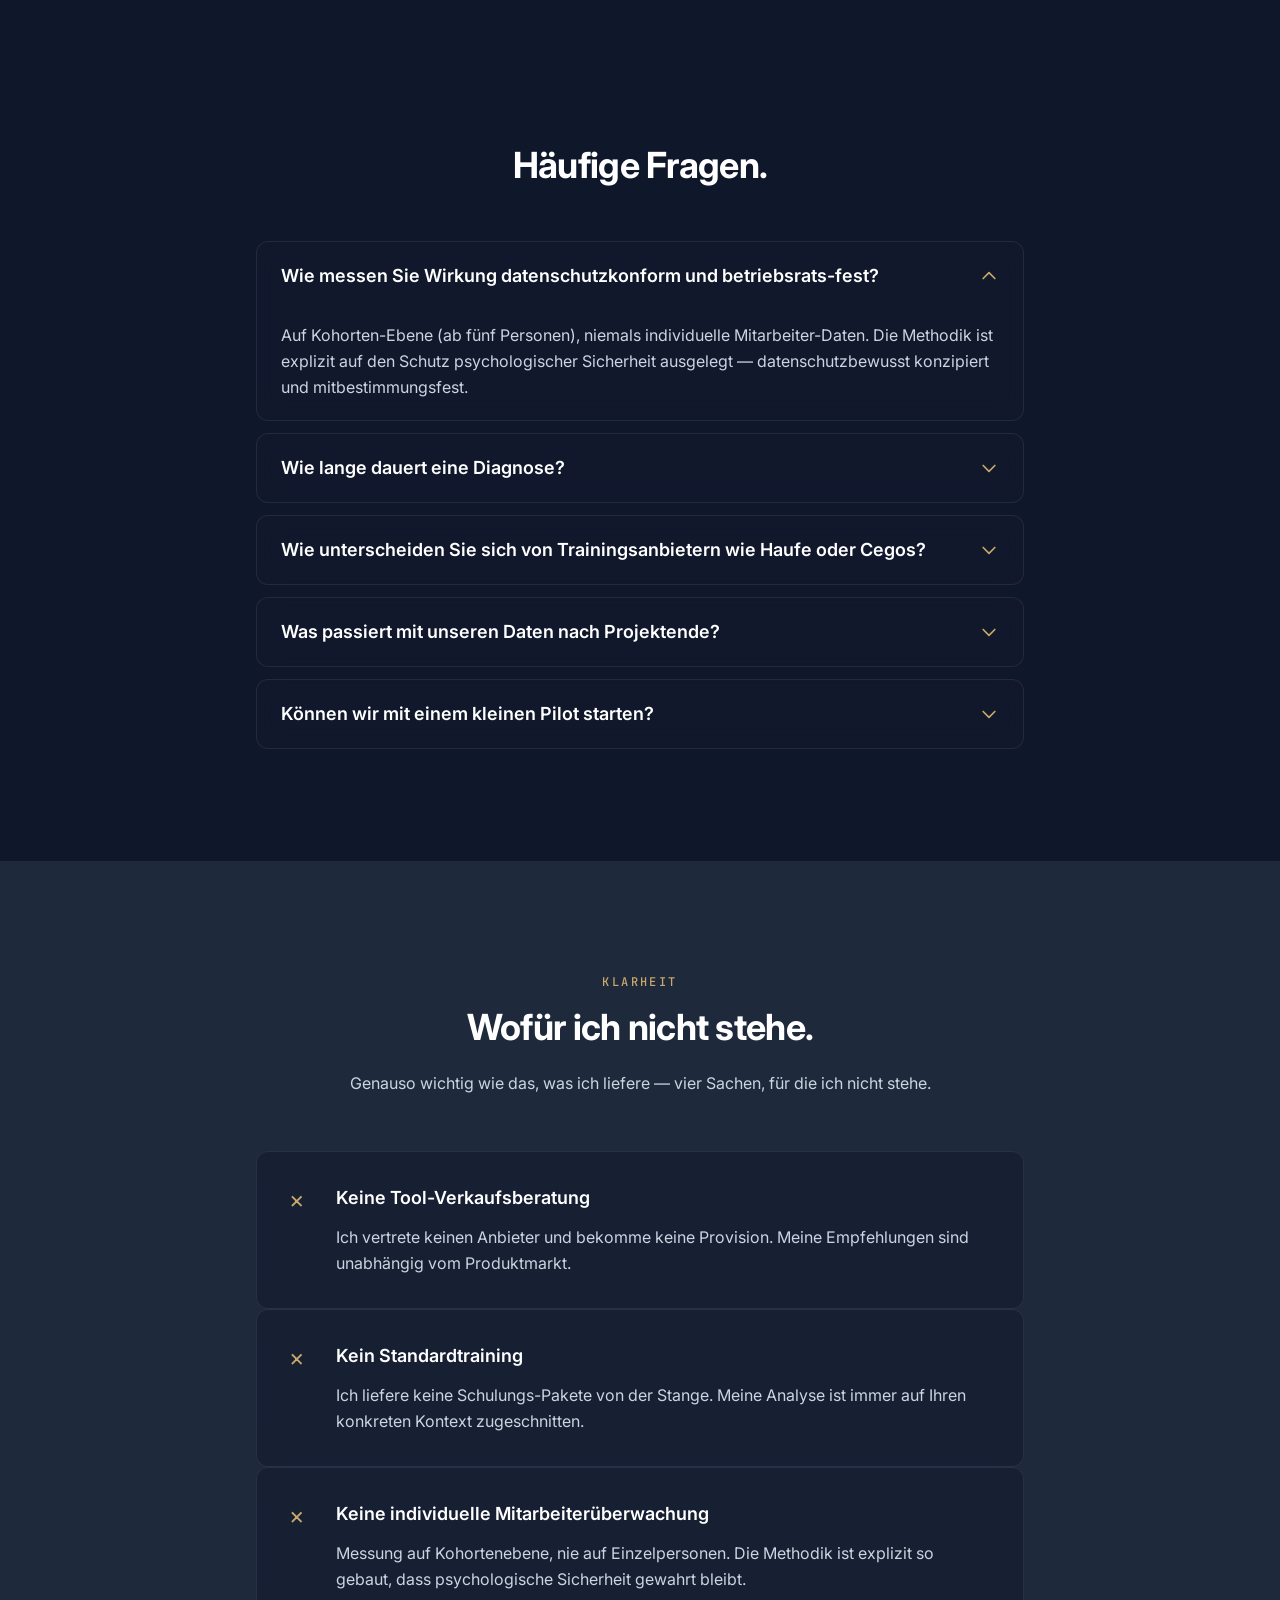
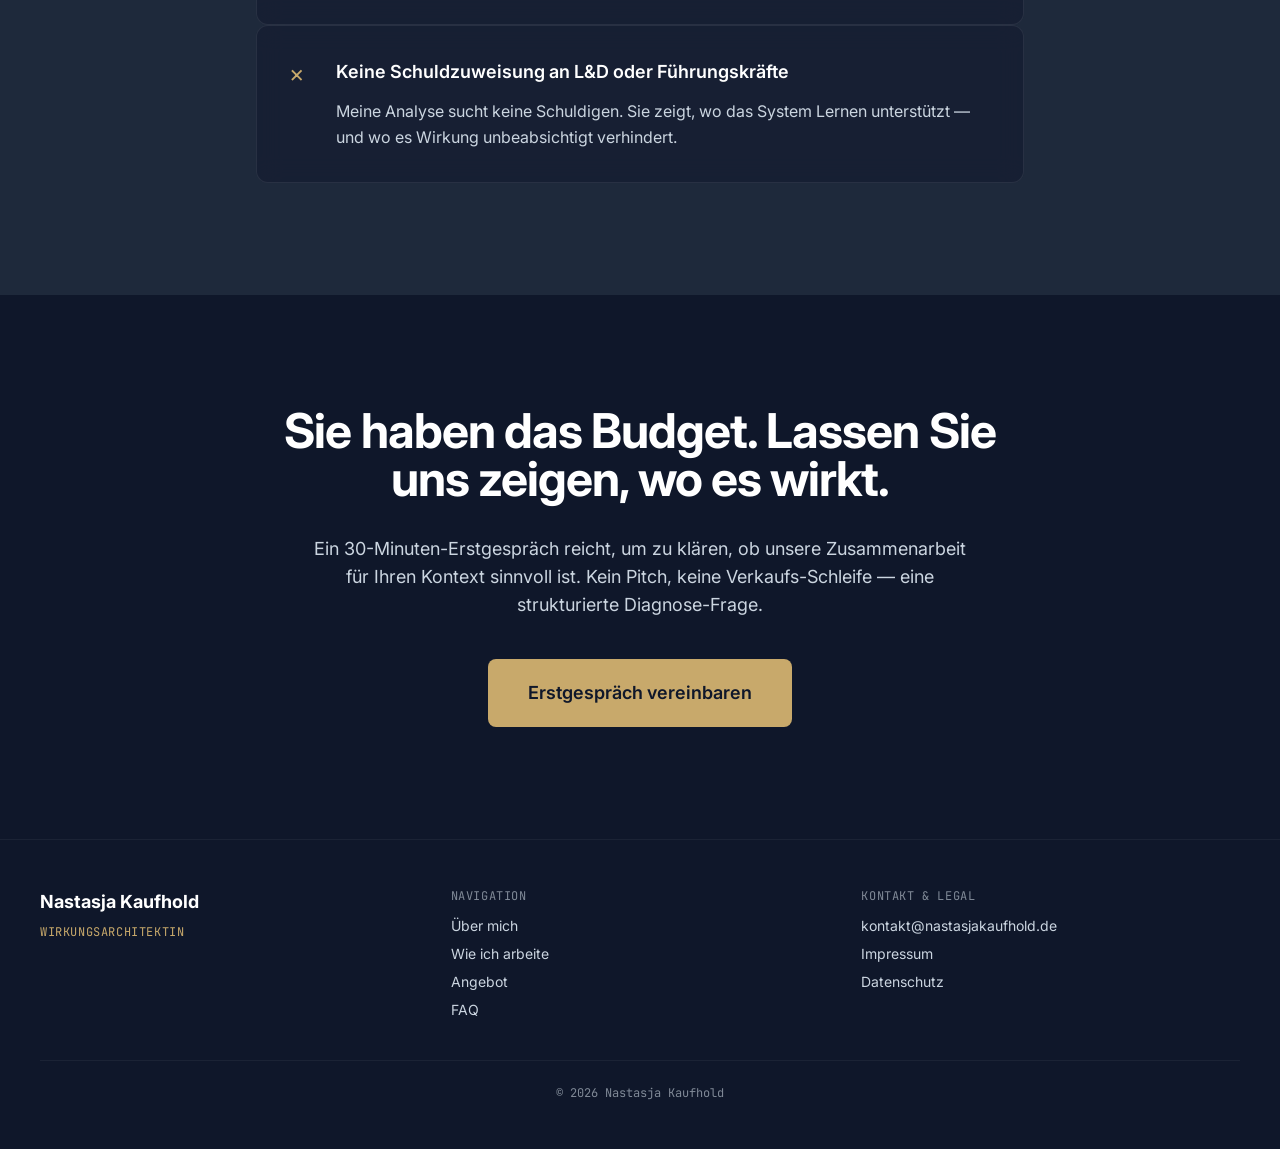
==== commit d367374e: "Hero full-bleed: Section-Padding auf inneren Content-Container verschoben Vorher: section hatte px-6" ====
--- a/index.html
+++ b/index.html
@@ -240,7 +240,7 @@
   </header>
 
   <!-- ============ HERO ============ -->
-  <section id="hero" class="relative min-h-screen flex items-center px-6 pt-[108px] md:pt-[140px] pb-20 overflow-hidden">
+  <section id="hero" class="relative min-h-screen flex items-center pt-[108px] md:pt-[140px] pb-20 overflow-hidden w-full">
     <!-- Hero Background Image -->
     <div class="absolute inset-0 z-0">
       <!-- Desktop: Bild rechts positioniert (Nastasja steht rechts neben dem Text) -->
@@ -253,7 +253,7 @@
       <div class="hero-overlay-mobile absolute inset-0" style="background: linear-gradient(to bottom, rgba(15,23,42,0.93) 0%, rgba(15,23,42,0.88) 40%, rgba(15,23,42,0.78) 100%);"></div>
     </div>
 
-    <div class="relative z-10 max-w-wide mx-auto w-full">
+    <div class="relative z-10 max-w-wide mx-auto w-full px-6">
       <div class="max-w-2xl">
         <p class="kicker mb-6">Klarheit · Strategie · Wirkung</p>
 
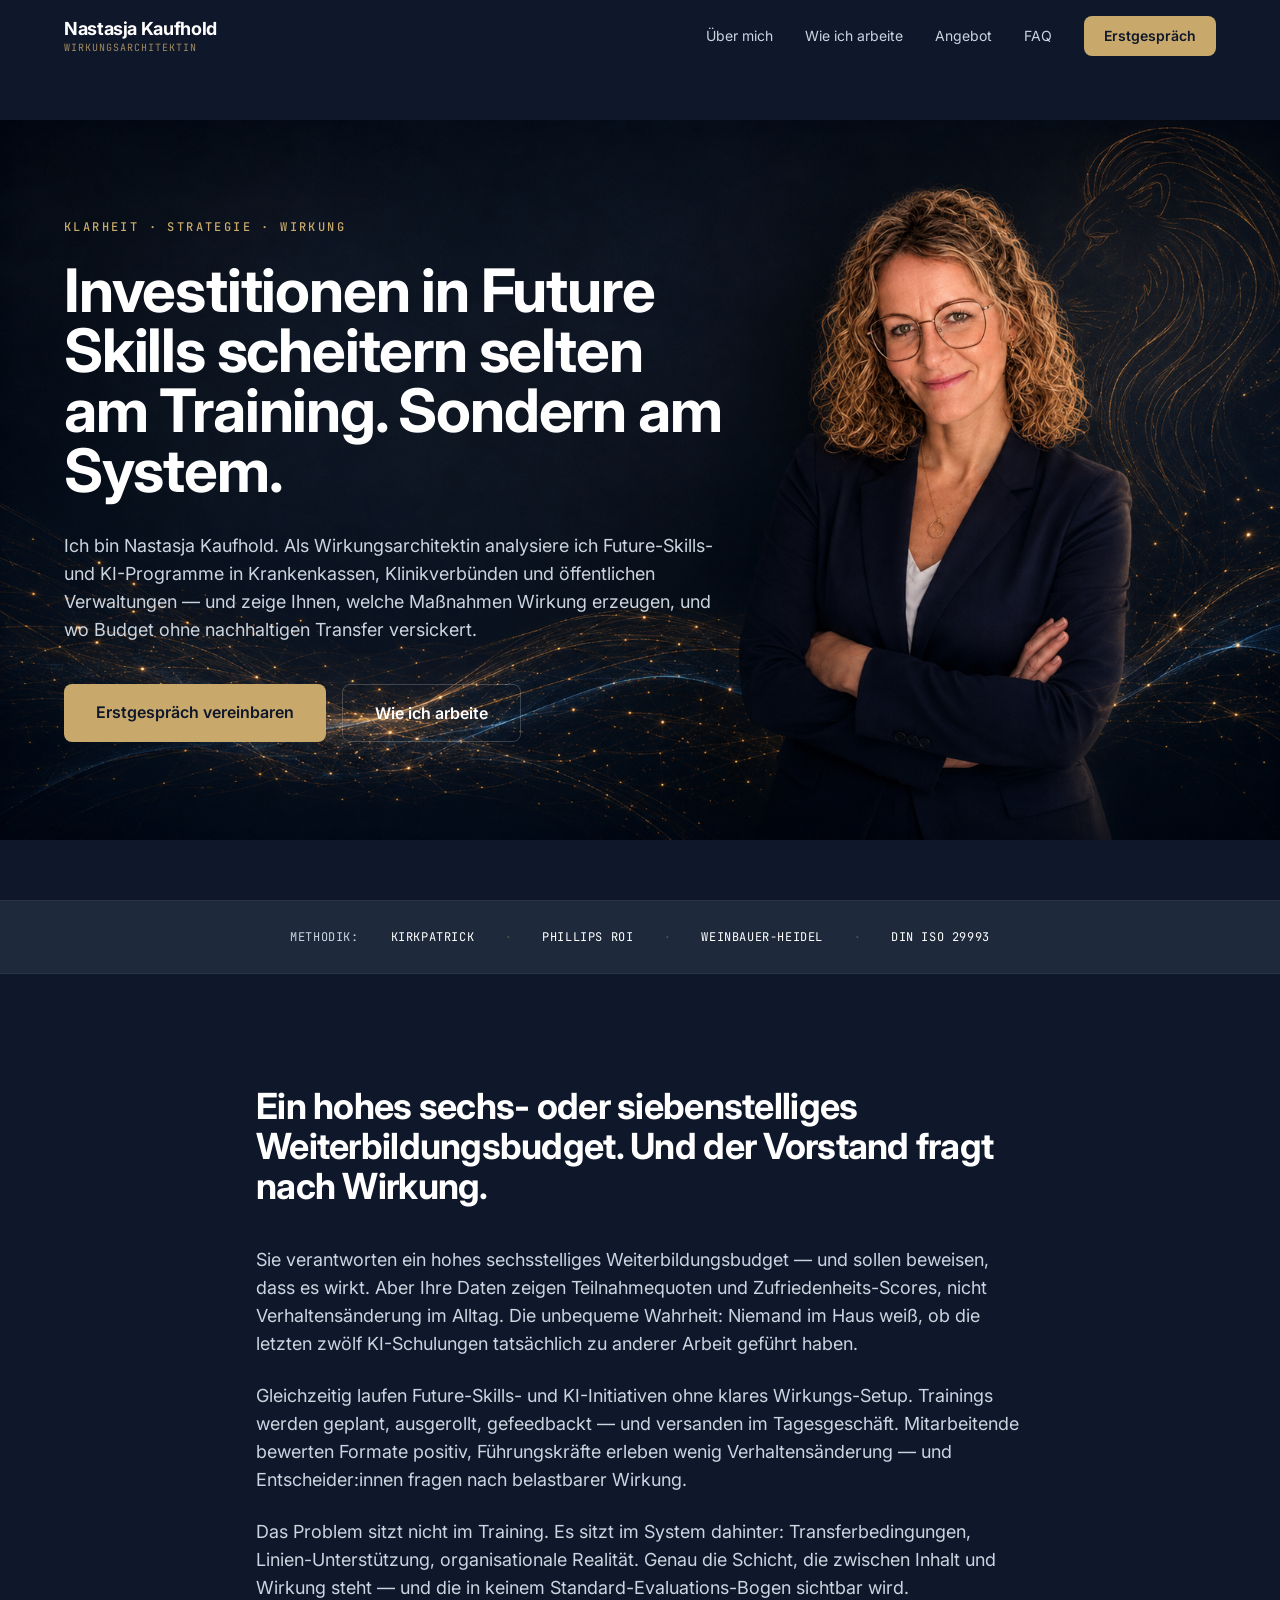
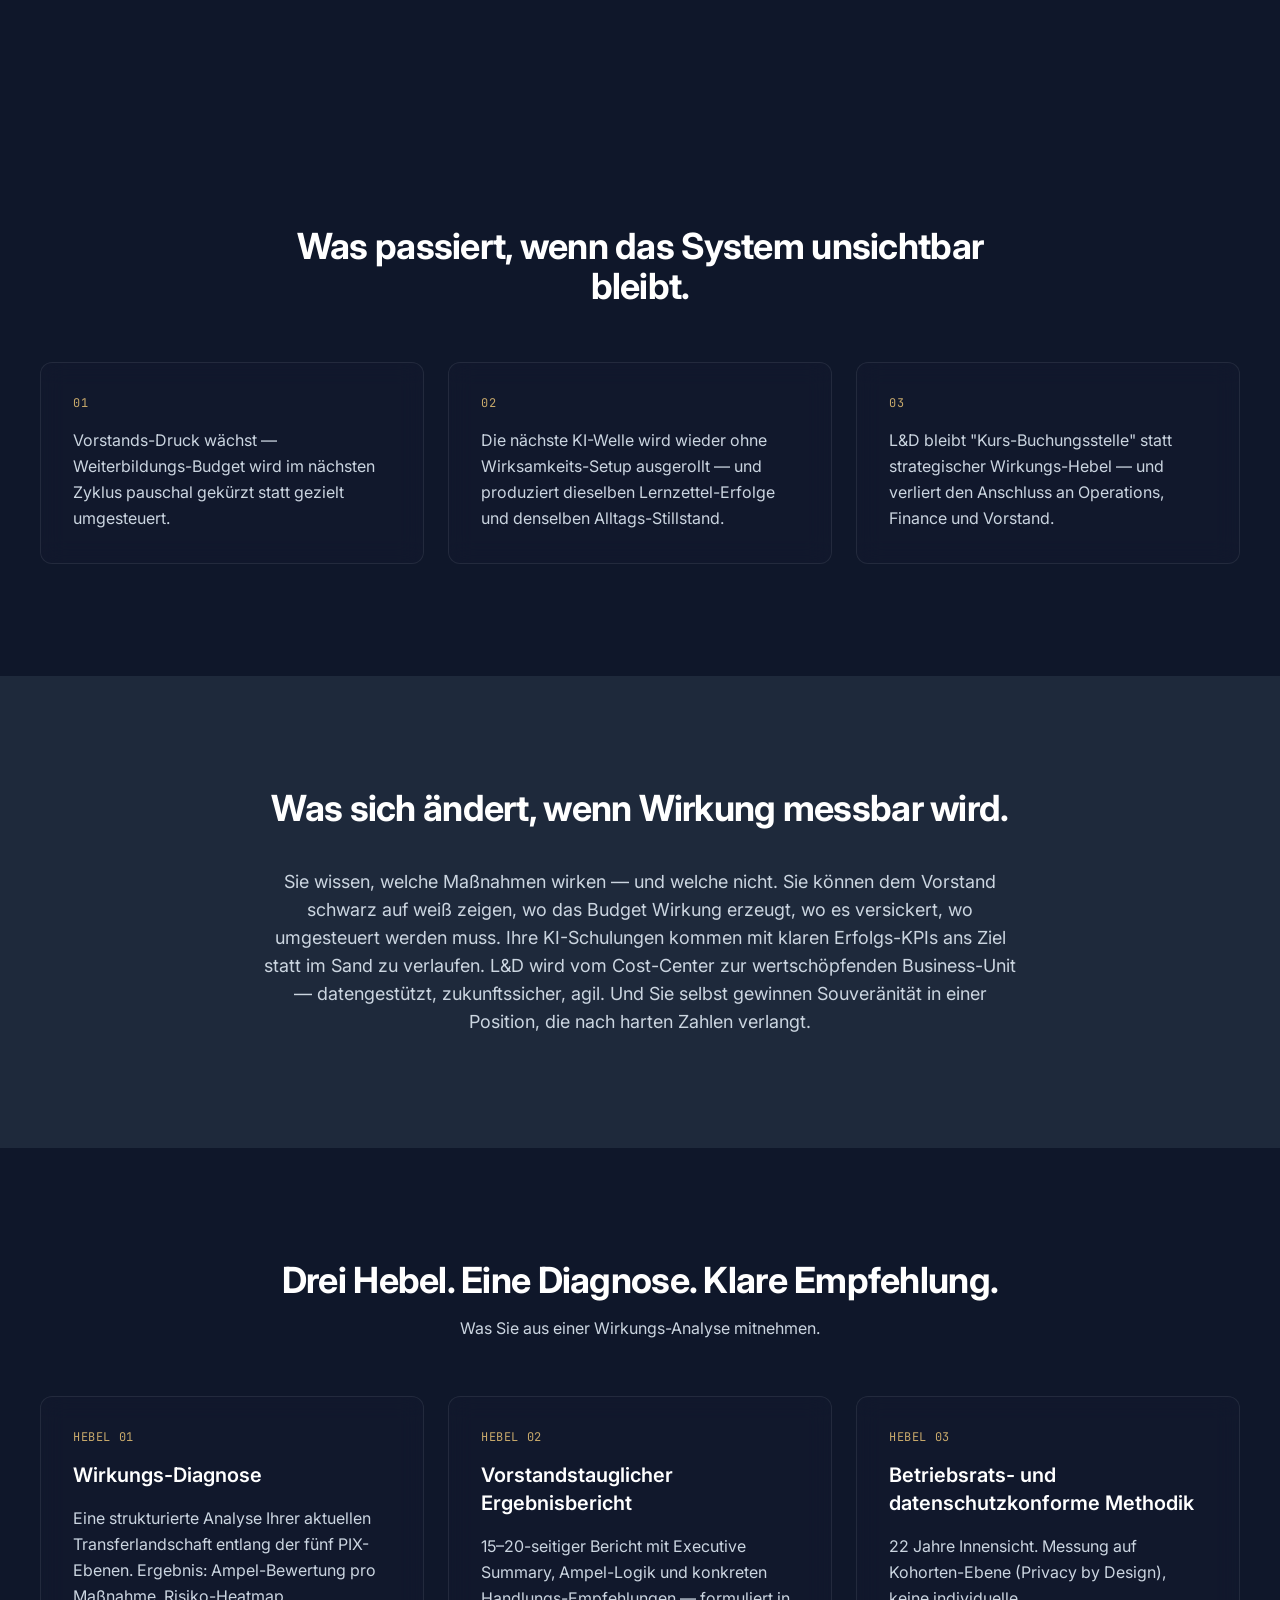
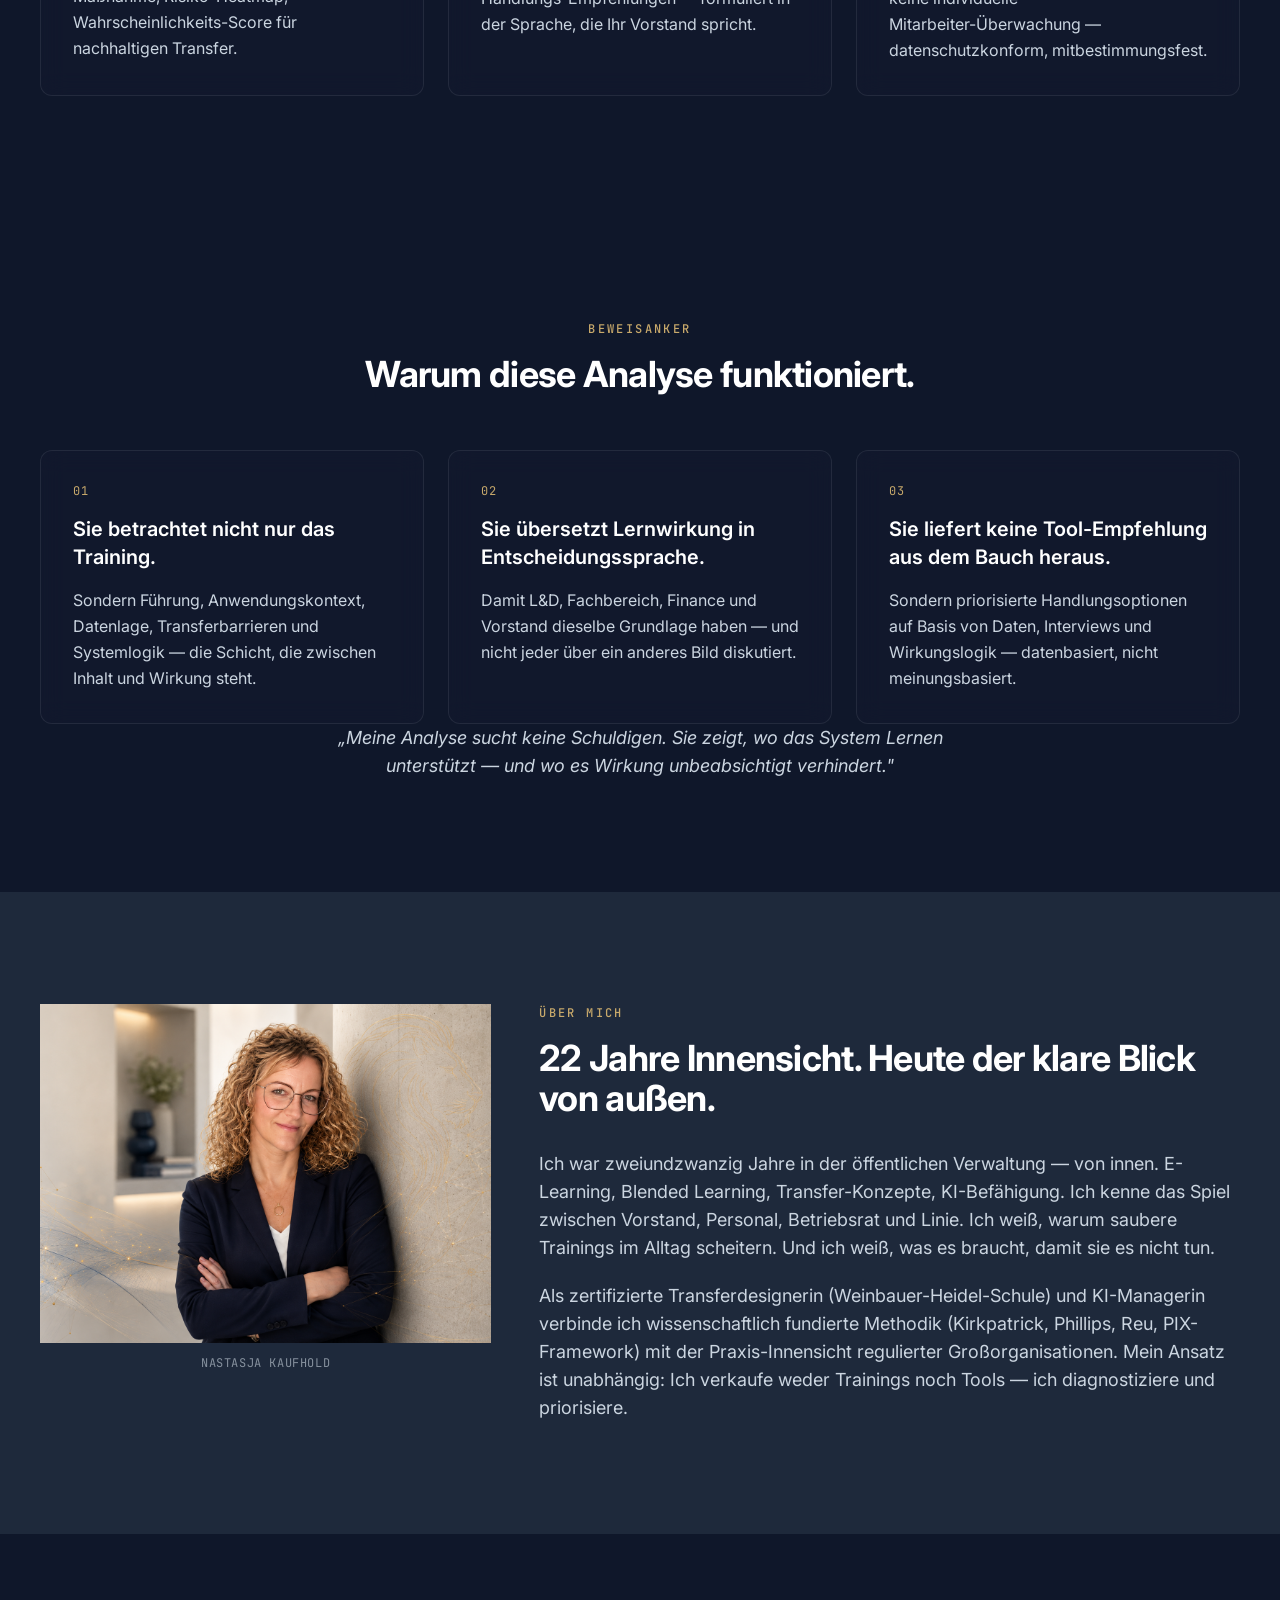
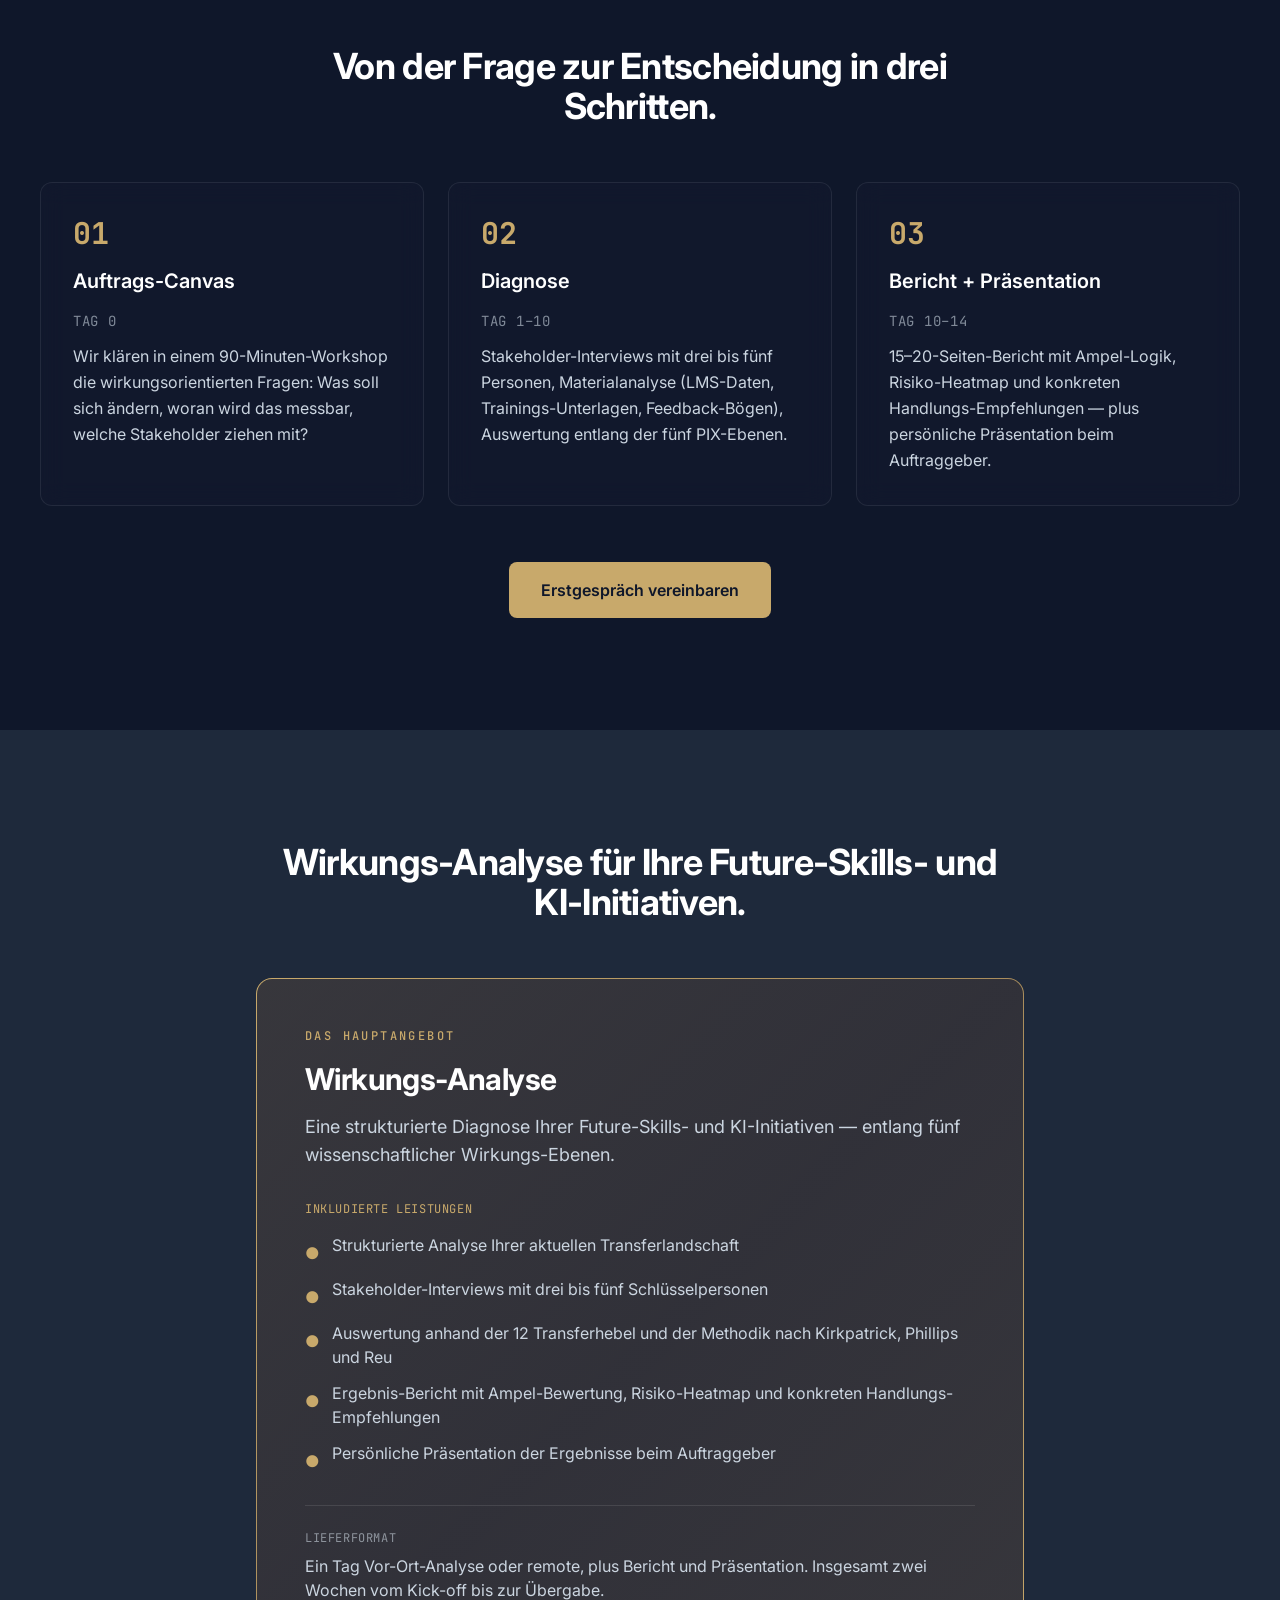
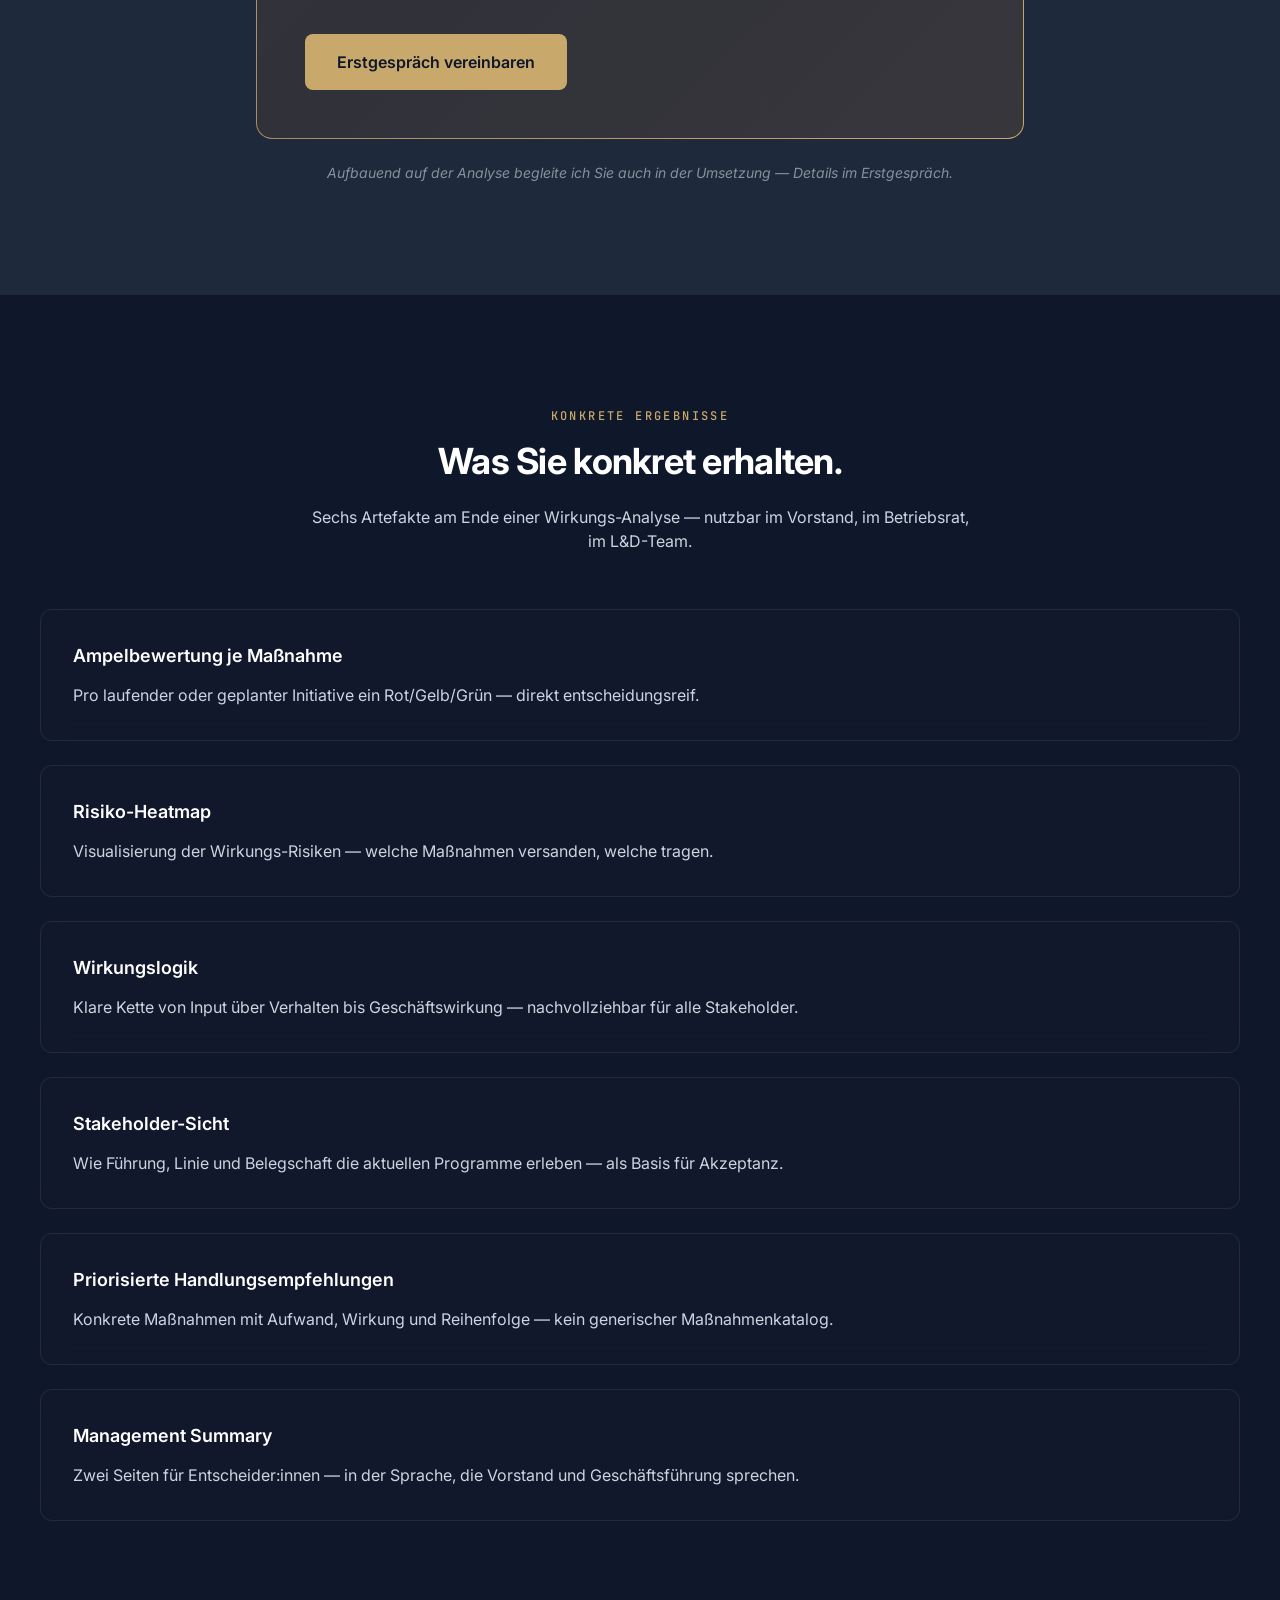
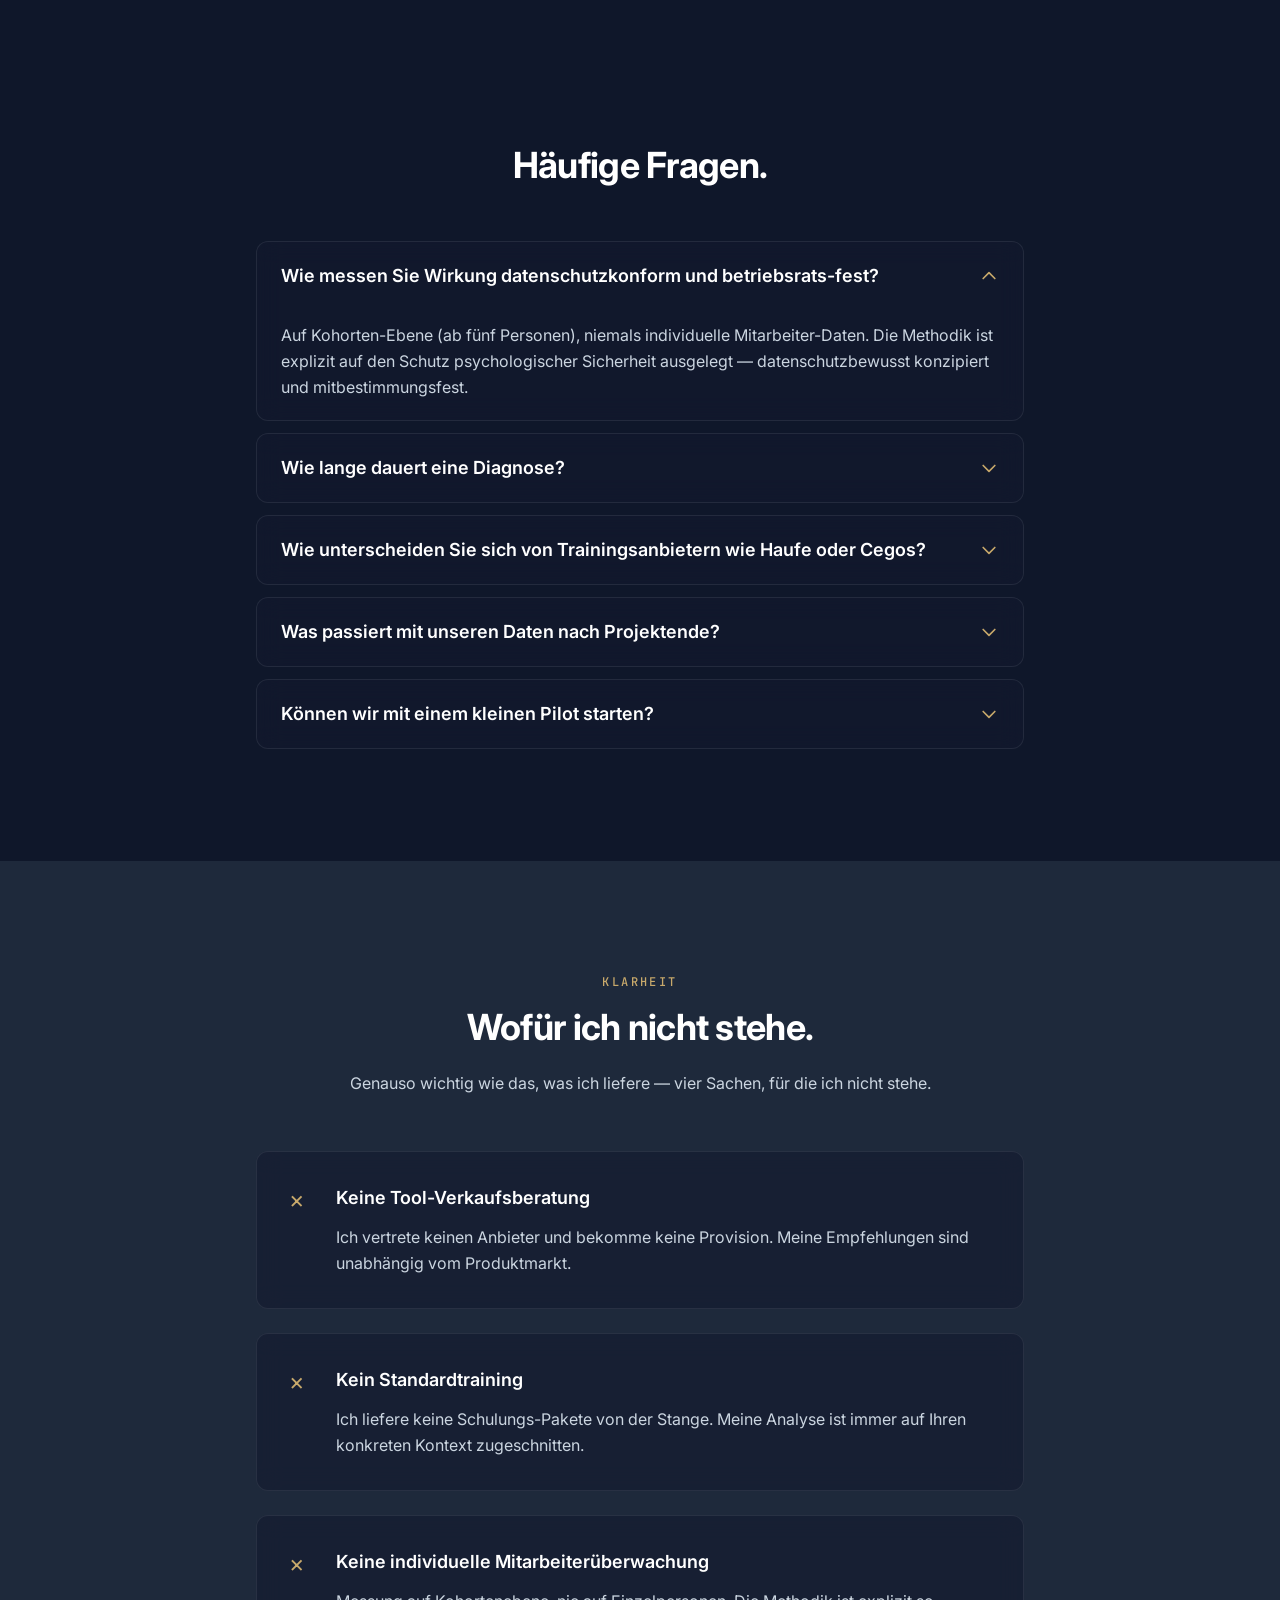
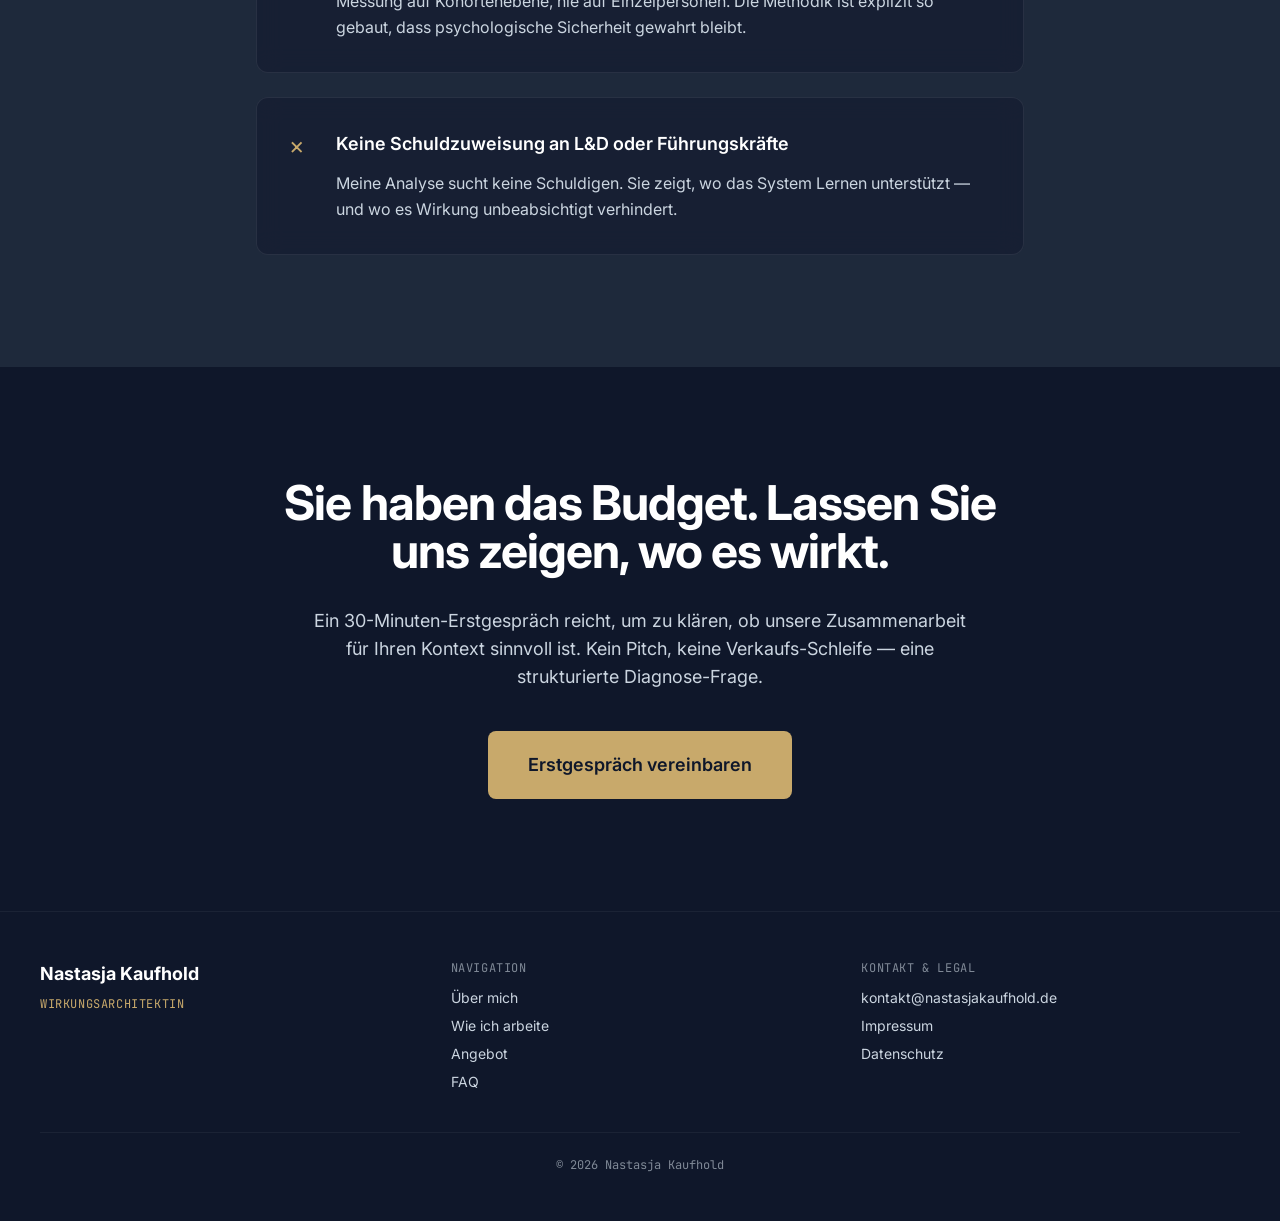
==== commit cbbc13df: "Favicon + Box-Spacing Wofür-ich-nicht-stehe Favicon: - favicon.svg (skalierbar, Modern Browsers) - f" ====
--- a/index.html
+++ b/index.html
@@ -713,7 +713,7 @@
       <p class="text-base text-text-secondary text-center mb-14 max-w-2xl mx-auto">
         Genauso wichtig wie das, was ich liefere — vier Sachen, für die ich nicht stehe.
       </p>
-      <div class="space-y-4">
+      <div class="space-y-6">
         <div class="card-glass rounded-xl p-8 md:p-10 flex items-start gap-6 md:gap-8">
           <span class="text-gold text-xl md:text-2xl font-light flex-shrink-0 leading-tight">×</span>
           <div class="flex-1">
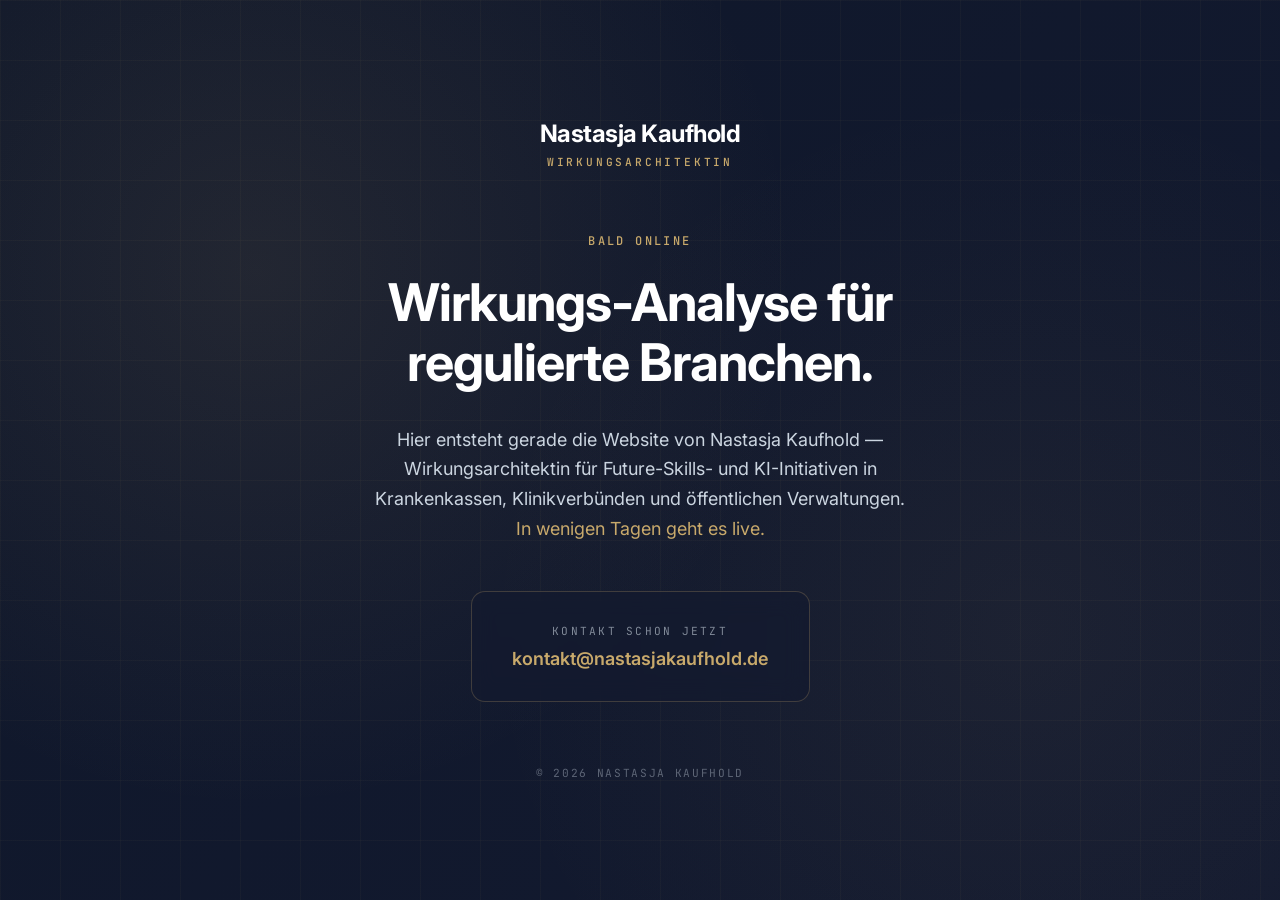
==== commit 327bc100: "Coming-Soon-Seite aktiviert Workflow: - index.html (echte Wirkungs-Analystin-Seite) → in index-final" ====
--- a/index.html
+++ b/index.html
@@ -3,141 +3,91 @@
 <head>
   <meta charset="UTF-8">
   <meta name="viewport" content="width=device-width, initial-scale=1.0">
-  <title>Nastasja Kaufhold — Wirkungsarchitektin für Future-Skills- und KI-Initiativen</title>
-  <meta name="description" content="Wirkungs-Analyse für Krankenkassen, Klinikverbünde und öffentliche Verwaltungen. Ich zeige Ihnen, welche Future-Skills- und KI-Programme Wirkung erzeugen — und wo Budget ohne nachhaltigen Transfer versickert.">
-  <meta name="robots" content="index, follow">
+  <title>Nastasja Kaufhold — Wirkungsarchitektin · bald online</title>
+  <meta name="description" content="Wirkungsarchitektin Nastasja Kaufhold. Wirkungs-Analyse für Future-Skills- und KI-Initiativen in Krankenkassen, Klinikverbünden und öffentlichen Verwaltungen. Die vollständige Website ist gerade in Vorbereitung.">
+  <meta name="robots" content="noindex, follow">
 
-  <!-- Open Graph -->
-  <meta property="og:title" content="Nastasja Kaufhold — Wirkungsarchitektin">
-  <meta property="og:description" content="Wirkungs-Analyse für Future-Skills- und KI-Programme im öffentlichen Sektor.">
-  <meta property="og:type" content="website">
-  <meta property="og:url" content="https://nastasjakaufhold.de">
+  <!-- Favicon -->
+  <link rel="icon" type="image/svg+xml" href="assets/favicon.svg">
+  <link rel="icon" type="image/png" sizes="32x32" href="assets/favicon-32.png">
+  <link rel="icon" type="image/png" sizes="192x192" href="assets/favicon-192.png">
+  <link rel="apple-touch-icon" sizes="180x180" href="assets/apple-touch-icon.png">
+  <link rel="shortcut icon" href="favicon.ico">
 
   <!-- Fonts -->
   <link rel="preconnect" href="https://fonts.googleapis.com">
   <link rel="preconnect" href="https://fonts.gstatic.com" crossorigin>
   <link href="https://fonts.googleapis.com/css2?family=Inter:wght@400;500;600;700;800&family=JetBrains+Mono:wght@400;500;700&display=swap" rel="stylesheet">
 
-  <!-- Tailwind CSS (gebaut, statisch) -->
-  <link rel="stylesheet" href="assets/tailwind.css">
-
   <style>
-    html {
-      scroll-behavior: smooth;
-      scroll-padding-top: 80px;
+    *, *::before, *::after { box-sizing: border-box; }
+    html, body {
+      margin: 0;
+      padding: 0;
+      height: 100%;
+      font-family: 'Inter', -apple-system, BlinkMacSystemFont, sans-serif;
+      -webkit-font-smoothing: antialiased;
+      -moz-osx-font-smoothing: grayscale;
     }
     body {
       background-color: #0F172A;
       color: #cbd5e0;
-      font-family: 'Inter', -apple-system, BlinkMacSystemFont, sans-serif;
-      -webkit-font-smoothing: antialiased;
-      -moz-osx-font-smoothing: grayscale;
+      overflow-x: hidden;
     }
 
-    /* Bento-Background mit subtilem Netzwerk-Muster */
-    .hero-bg {
+    /* Background mit dezenten Gold-Glows */
+    .bg-stage {
+      position: fixed;
+      inset: 0;
       background-color: #0F172A;
       background-image:
-        radial-gradient(circle at 20% 30%, rgba(200, 169, 107, 0.08) 0%, transparent 40%),
-        radial-gradient(circle at 80% 70%, rgba(200, 169, 107, 0.05) 0%, transparent 40%),
+        radial-gradient(circle at 20% 30%, rgba(200, 169, 107, 0.10) 0%, transparent 45%),
+        radial-gradient(circle at 80% 70%, rgba(200, 169, 107, 0.06) 0%, transparent 45%),
         linear-gradient(135deg, #0F172A 0%, #131a30 100%);
-      position: relative;
+      z-index: -2;
     }
-    .hero-bg::before {
-      content: '';
-      position: absolute;
+    .bg-grid {
+      position: fixed;
       inset: 0;
       background-image:
         linear-gradient(rgba(200, 169, 107, 0.04) 1px, transparent 1px),
         linear-gradient(90deg, rgba(200, 169, 107, 0.04) 1px, transparent 1px);
       background-size: 60px 60px;
       pointer-events: none;
+      z-index: -1;
     }
 
-    /* Glassmorphism Karten */
-    .card-glass {
-      background: rgba(19, 26, 48, 0.6);
-      backdrop-filter: blur(12px);
-      -webkit-backdrop-filter: blur(12px);
-      border: 1px solid rgba(255, 255, 255, 0.08);
-      transition: all 0.3s ease-in-out;
-    }
-    .card-glass:hover {
-      transform: translateY(-2px);
-      border-color: rgba(200, 169, 107, 0.4);
-      box-shadow: 0 0 40px rgba(200, 169, 107, 0.08);
+    main {
+      min-height: 100vh;
+      display: flex;
+      flex-direction: column;
+      align-items: center;
+      justify-content: center;
+      padding: 2rem 1.5rem;
+      text-align: center;
     }
 
-    /* Gold-Border-Gradient */
-    .card-gold {
-      background: rgba(19, 26, 48, 0.8);
-      backdrop-filter: blur(12px);
-      border: 1px solid transparent;
-      background-image:
-        linear-gradient(rgba(19, 26, 48, 0.8), rgba(19, 26, 48, 0.8)),
-        linear-gradient(135deg, #C8A96B 0%, #A88C5C 50%, #C8A96B 100%);
-      background-origin: border-box;
-      background-clip: padding-box, border-box;
-      transition: all 0.3s ease-in-out;
+    .brand {
+      margin-bottom: 4rem;
     }
-    .card-gold:hover {
-      box-shadow: 0 0 60px rgba(200, 169, 107, 0.15);
+    .brand-name {
+      color: #ffffff;
+      font-size: 1.5rem;
+      font-weight: 700;
+      letter-spacing: -0.02em;
+      line-height: 1.2;
+      margin: 0 0 0.4rem 0;
+    }
+    .brand-role {
+      font-family: 'JetBrains Mono', monospace;
+      color: #C8A96B;
+      font-size: 0.7rem;
+      letter-spacing: 0.25em;
+      text-transform: uppercase;
+      font-weight: 500;
+      margin: 0;
     }
 
-    /* CTA Button */
-    .btn-gold {
-      background-color: #C8A96B;
-      color: #0F172A;
-      transition: all 0.3s ease;
-    }
-    .btn-gold:hover {
-      background-color: #A88C5C;
-      box-shadow: 0 0 30px rgba(200, 169, 107, 0.4);
-      transform: translateY(-1px);
-    }
-    .btn-ghost {
-      border: 1px solid rgba(255, 255, 255, 0.2);
-      color: #ffffff;
-      transition: all 0.3s ease;
-    }
-    .btn-ghost:hover {
-      border-color: rgba(200, 169, 107, 0.6);
-      background-color: rgba(200, 169, 107, 0.08);
-    }
-
-    /* Portrait Placeholder */
-    .portrait-placeholder {
-      background:
-        linear-gradient(135deg, #131a30 0%, #0F172A 100%);
-      border: 2px solid rgba(200, 169, 107, 0.3);
-      display: flex;
-      align-items: center;
-      justify-content: center;
-      aspect-ratio: 3/4;
-      border-radius: 12px;
-    }
-
-    /* FAQ Accordion */
-    .faq-answer {
-      max-height: 0;
-      overflow: hidden;
-      padding-top: 0;
-      padding-bottom: 0;
-      transition: max-height 0.3s ease-out, padding 0.3s ease-out;
-    }
-    .faq-answer.open {
-      max-height: 500px;
-      padding-top: 0.75rem;
-      padding-bottom: 1.25rem;
-    }
-    .faq-chevron {
-      transition: transform 0.3s ease;
-    }
-    .faq-item.active .faq-chevron {
-      transform: rotate(180deg);
-    }
-
-    /* Kicker (Mono kleine Caps in Gold) */
     .kicker {
       font-family: 'JetBrains Mono', monospace;
       color: #C8A96B;
@@ -145,802 +95,97 @@
       letter-spacing: 0.2em;
       text-transform: uppercase;
       font-weight: 500;
+      margin: 0 0 1.5rem 0;
+    }
+    h1 {
+      color: #ffffff;
+      font-size: clamp(2rem, 5vw, 3.25rem);
+      font-weight: 700;
+      letter-spacing: -0.02em;
+      line-height: 1.15;
+      max-width: 38rem;
+      margin: 0 0 2rem 0;
+    }
+    .lead {
+      font-size: clamp(1rem, 2vw, 1.125rem);
+      color: #cbd5e0;
+      line-height: 1.65;
+      max-width: 34rem;
+      margin: 0 0 3rem 0;
+    }
+    .lead em {
+      font-style: normal;
+      color: #C8A96B;
     }
 
-    /* Mobile Menu Animation */
-    .mobile-menu {
-      max-height: 0;
-      overflow: hidden;
-      transition: max-height 0.3s ease-out;
+    .contact {
+      display: inline-flex;
+      flex-direction: column;
+      align-items: center;
+      gap: 0.6rem;
+      padding: 2rem 2.5rem;
+      border: 1px solid rgba(200, 169, 107, 0.25);
+      border-radius: 14px;
+      background: rgba(19, 26, 48, 0.6);
+      backdrop-filter: blur(12px);
+      -webkit-backdrop-filter: blur(12px);
     }
-    .mobile-menu.open {
-      max-height: 500px;
+    .contact-label {
+      font-family: 'JetBrains Mono', monospace;
+      color: rgba(203, 213, 224, 0.6);
+      font-size: 0.7rem;
+      letter-spacing: 0.2em;
+      text-transform: uppercase;
+    }
+    .contact-link {
+      color: #C8A96B;
+      font-size: 1.125rem;
+      font-weight: 600;
+      text-decoration: none;
+      transition: color 0.2s ease;
+    }
+    .contact-link:hover {
+      color: #A88C5C;
+      text-decoration: underline;
     }
 
-    /* Hero Image + Overlay — Desktop/Mobile-Unterscheidung
-       (eigenes CSS weil lg:block nicht im statischen Tailwind-Build) */
-    .hero-img-desktop, .hero-overlay-desktop { display: none; }
-    .hero-img-mobile, .hero-overlay-mobile { display: block; }
-    @media (min-width: 1024px) {
-      .hero-img-desktop, .hero-overlay-desktop { display: block; }
-      .hero-img-mobile, .hero-overlay-mobile { display: none; }
-    }
-
-    /* Header: transparent oben, gefüllt beim Scrollen */
-    #site-header {
-      background-color: transparent;
-      backdrop-filter: none;
-      -webkit-backdrop-filter: none;
-      border-bottom-color: transparent;
-      transition: background-color 0.3s ease, backdrop-filter 0.3s ease, border-color 0.3s ease;
-    }
-    #site-header.header-scrolled {
-      background-color: rgba(15, 23, 42, 0.85);
-      backdrop-filter: blur(12px);
-      -webkit-backdrop-filter: blur(12px);
-      border-bottom-color: rgba(255, 255, 255, 0.05);
-    }
-
-    /* Gold Bullet */
-    .gold-bullet::before {
-      content: '';
-      display: inline-block;
-      width: 6px;
-      height: 6px;
-      background-color: #C8A96B;
-      border-radius: 50%;
-      margin-right: 12px;
-      margin-bottom: 3px;
-      vertical-align: middle;
+    footer {
+      margin-top: 4rem;
+      font-family: 'JetBrains Mono', monospace;
+      font-size: 0.7rem;
+      letter-spacing: 0.15em;
+      text-transform: uppercase;
+      color: rgba(203, 213, 224, 0.4);
     }
   </style>
 </head>
 
-<body class="bg-night text-text-secondary">
+<body>
 
-  <!-- ============ HEADER ============ -->
-  <header id="site-header" class="fixed top-0 left-0 right-0 z-50 border-b">
-    <div class="max-w-wide mx-auto px-6 py-4 flex items-center justify-between">
-      <a href="#hero" class="flex flex-col group">
-        <span class="text-text-primary font-bold text-lg leading-tight tracking-tight-headline group-hover:text-gold transition-colors">Nastasja Kaufhold</span>
-        <span class="font-mono text-[10px] uppercase tracking-widest text-gold/80 leading-tight mt-0.5">Wirkungsarchitektin</span>
-      </a>
+  <div class="bg-stage"></div>
+  <div class="bg-grid"></div>
 
-      <!-- Desktop Nav -->
-      <nav class="hidden lg:flex items-center gap-8">
-        <a href="#ueber-mich" class="text-sm text-text-secondary hover:text-gold transition-colors">Über mich</a>
-        <a href="#wie-ich-arbeite" class="text-sm text-text-secondary hover:text-gold transition-colors">Wie ich arbeite</a>
-        <a href="#angebot" class="text-sm text-text-secondary hover:text-gold transition-colors">Angebot</a>
-        <a href="#faq" class="text-sm text-text-secondary hover:text-gold transition-colors">FAQ</a>
-        <a href="mailto:kontakt@nastasjakaufhold.de?subject=Erstgespr%C3%A4ch%20Wirkungs-Analyse" class="btn-gold font-semibold px-5 py-2.5 rounded-lg text-sm">
-          Erstgespräch
-        </a>
-      </nav>
-
-      <!-- Mobile Menu Button -->
-      <button id="mobile-menu-btn" class="lg:hidden text-text-primary p-2" aria-label="Menü öffnen">
-        <svg class="w-6 h-6" fill="none" viewBox="0 0 24 24" stroke="currentColor">
-          <path stroke-linecap="round" stroke-linejoin="round" stroke-width="2" d="M4 6h16M4 12h16M4 18h16"/>
-        </svg>
-      </button>
+  <main>
+    <div class="brand">
+      <p class="brand-name">Nastasja Kaufhold</p>
+      <p class="brand-role">Wirkungsarchitektin</p>
     </div>
 
-    <!-- Mobile Menu -->
-    <div id="mobile-menu" class="mobile-menu lg:hidden border-t border-white/5 bg-night/95 backdrop-blur-md">
-      <nav class="px-6 py-4 flex flex-col gap-1">
-        <a href="#ueber-mich" class="text-sm text-text-secondary hover:text-gold py-3 border-b border-white/5">Über mich</a>
-        <a href="#wie-ich-arbeite" class="text-sm text-text-secondary hover:text-gold py-3 border-b border-white/5">Wie ich arbeite</a>
-        <a href="#angebot" class="text-sm text-text-secondary hover:text-gold py-3 border-b border-white/5">Angebot</a>
-        <a href="#faq" class="text-sm text-text-secondary hover:text-gold py-3 border-b border-white/5">FAQ</a>
-        <a href="mailto:kontakt@nastasjakaufhold.de?subject=Erstgespr%C3%A4ch%20Wirkungs-Analyse" class="btn-gold font-semibold px-5 py-3 rounded-lg text-sm text-center mt-3">
-          Erstgespräch
-        </a>
-      </nav>
-    </div>
-  </header>
+    <p class="kicker">Bald online</p>
 
-  <!-- ============ HERO ============ -->
-  <section id="hero" class="relative min-h-screen flex items-center pt-[108px] md:pt-[140px] pb-20 overflow-hidden w-full">
-    <!-- Hero Background Image -->
-    <div class="absolute inset-0 z-0">
-      <!-- Desktop: Bild rechts positioniert (Nastasja steht rechts neben dem Text) -->
-      <img src="assets/nastasja-hero.png" alt="Nastasja Kaufhold — Wirkungsarchitektin" class="hero-img-desktop w-full h-full object-cover" style="object-position: 75% center;">
-      <!-- Mobile: Bild als dezenter Hintergrund, Position auf Gesicht -->
-      <img src="assets/nastasja-hero.png" alt="" aria-hidden="true" class="hero-img-mobile w-full h-full object-cover" style="object-position: 85% center; opacity: 0.35;">
-      <!-- Desktop-Overlay: links dunkel, rechts transparent -->
-      <div class="hero-overlay-desktop absolute inset-0" style="background: linear-gradient(to right, rgba(15,23,42,0.97) 0%, rgba(15,23,42,0.92) 30%, rgba(15,23,42,0.5) 58%, rgba(15,23,42,0.05) 100%);"></div>
-      <!-- Mobile-Overlay: komplett abgedunkelt für Text-Lesbarkeit -->
-      <div class="hero-overlay-mobile absolute inset-0" style="background: linear-gradient(to bottom, rgba(15,23,42,0.93) 0%, rgba(15,23,42,0.88) 40%, rgba(15,23,42,0.78) 100%);"></div>
+    <h1>Wirkungs-Analyse für regulierte Branchen.</h1>
+
+    <p class="lead">
+      Hier entsteht gerade die Website von Nastasja Kaufhold — Wirkungsarchitektin für Future-Skills- und KI-Initiativen in Krankenkassen, Klinikverbünden und öffentlichen Verwaltungen. <em>In wenigen Tagen geht es live.</em>
+    </p>
+
+    <div class="contact">
+      <span class="contact-label">Kontakt schon jetzt</span>
+      <a href="mailto:kontakt@nastasjakaufhold.de" class="contact-link">kontakt@nastasjakaufhold.de</a>
     </div>
 
-    <div class="relative z-10 max-w-wide mx-auto w-full px-6">
-      <div class="max-w-2xl">
-        <p class="kicker mb-6">Klarheit · Strategie · Wirkung</p>
+    <footer>© 2026 Nastasja Kaufhold</footer>
+  </main>
 
-        <h1 class="text-4xl md:text-5xl lg:text-6xl font-bold text-text-primary tracking-tight-headline leading-tight mb-8">
-          Investitionen in Future Skills scheitern selten am Training. Sondern am System.
-        </h1>
-
-        <p class="text-base md:text-lg text-text-secondary leading-relaxed mb-10">
-          Ich bin Nastasja Kaufhold. Als Wirkungsarchitektin analysiere ich Future-Skills- und KI-Programme in Krankenkassen, Klinikverbünden und öffentlichen Verwaltungen — und zeige Ihnen, welche Maßnahmen Wirkung erzeugen, und wo Budget ohne nachhaltigen Transfer versickert.
-        </p>
-
-        <div class="flex flex-col sm:flex-row gap-4">
-          <a href="mailto:kontakt@nastasjakaufhold.de?subject=Erstgespr%C3%A4ch%20Wirkungs-Analyse" class="btn-gold font-semibold px-8 py-4 rounded-lg text-base inline-block text-center">
-            Erstgespräch vereinbaren
-          </a>
-          <a href="#wie-ich-arbeite" class="btn-ghost font-semibold px-8 py-4 rounded-lg text-base inline-block text-center">
-            Wie ich arbeite
-          </a>
-        </div>
-      </div>
-    </div>
-  </section>
-
-  <!-- ============ TRUST BAR ============ -->
-  <section id="trust" class="bg-slate-soft py-6 px-6 border-t border-b border-white/5">
-    <div class="max-w-wide mx-auto flex flex-col md:flex-row items-center justify-center gap-3 md:gap-8 text-center">
-      <span class="font-mono text-xs uppercase tracking-wider text-text-secondary">
-        Methodik:
-      </span>
-      <span class="font-mono text-xs uppercase tracking-wider text-text-primary">Kirkpatrick</span>
-      <span class="hidden md:inline text-gold/30">·</span>
-      <span class="font-mono text-xs uppercase tracking-wider text-text-primary">Phillips ROI</span>
-      <span class="hidden md:inline text-gold/30">·</span>
-      <span class="font-mono text-xs uppercase tracking-wider text-text-primary">Weinbauer-Heidel</span>
-      <span class="hidden md:inline text-gold/30">·</span>
-      <span class="font-mono text-xs uppercase tracking-wider text-text-primary">DIN ISO 29993</span>
-    </div>
-  </section>
-
-  <!-- ============ PROBLEM ============ -->
-  <section id="problem" class="bg-night py-20 md:py-28 px-6">
-    <div class="max-w-3xl mx-auto">
-      <h2 class="text-3xl md:text-4xl font-bold text-text-primary leading-tight mb-10 tracking-tight-headline">
-        Ein hohes sechs- oder siebenstelliges Weiterbildungsbudget. Und der Vorstand fragt nach Wirkung.
-      </h2>
-      <div class="space-y-6 text-base md:text-lg leading-relaxed text-text-secondary">
-        <p>
-          Sie verantworten ein hohes sechsstelliges Weiterbildungsbudget — und sollen beweisen, dass es wirkt. Aber Ihre Daten zeigen Teilnahmequoten und Zufriedenheits-Scores, nicht Verhaltensänderung im Alltag. Die unbequeme Wahrheit: Niemand im Haus weiß, ob die letzten zwölf KI-Schulungen tatsächlich zu anderer Arbeit geführt haben.
-        </p>
-        <p>
-          Gleichzeitig laufen Future-Skills- und KI-Initiativen ohne klares Wirkungs-Setup. Trainings werden geplant, ausgerollt, gefeedbackt — und versanden im Tagesgeschäft. Mitarbeitende bewerten Formate positiv, Führungskräfte erleben wenig Verhaltensänderung — und Entscheider:innen fragen nach belastbarer Wirkung.
-        </p>
-        <p>
-          Das Problem sitzt nicht im Training. Es sitzt im System dahinter: Transferbedingungen, Linien-Unterstützung, organisationale Realität. Genau die Schicht, die zwischen Inhalt und Wirkung steht — und die in keinem Standard-Evaluations-Bogen sichtbar wird.
-        </p>
-      </div>
-    </div>
-  </section>
-
-  <!-- ============ AGITATION ============ -->
-  <section id="konsequenzen" class="bg-night py-20 md:py-28 px-6">
-    <div class="max-w-wide mx-auto">
-      <h2 class="text-3xl md:text-4xl font-bold text-text-primary leading-tight mb-14 text-center tracking-tight-headline max-w-3xl mx-auto">
-        Was passiert, wenn das System unsichtbar bleibt.
-      </h2>
-      <div class="grid grid-cols-1 md:grid-cols-3 gap-6">
-        <div class="card-glass rounded-xl p-8">
-          <div class="font-mono text-xs uppercase tracking-wider text-gold mb-4">01</div>
-          <p class="text-base text-text-secondary leading-relaxed">
-            Vorstands-Druck wächst — Weiterbildungs-Budget wird im nächsten Zyklus pauschal gekürzt statt gezielt umgesteuert.
-          </p>
-        </div>
-        <div class="card-glass rounded-xl p-8">
-          <div class="font-mono text-xs uppercase tracking-wider text-gold mb-4">02</div>
-          <p class="text-base text-text-secondary leading-relaxed">
-            Die nächste KI-Welle wird wieder ohne Wirksamkeits-Setup ausgerollt — und produziert dieselben Lernzettel-Erfolge und denselben Alltags-Stillstand.
-          </p>
-        </div>
-        <div class="card-glass rounded-xl p-8">
-          <div class="font-mono text-xs uppercase tracking-wider text-gold mb-4">03</div>
-          <p class="text-base text-text-secondary leading-relaxed">
-            L&D bleibt "Kurs-Buchungsstelle" statt strategischer Wirkungs-Hebel — und verliert den Anschluss an Operations, Finance und Vorstand.
-          </p>
-        </div>
-      </div>
-    </div>
-  </section>
-
-  <!-- ============ TRANSFORMATION ============ -->
-  <section id="transformation" class="bg-slate-soft py-20 md:py-28 px-6">
-    <div class="max-w-3xl mx-auto text-center">
-      <h2 class="text-3xl md:text-4xl font-bold text-text-primary leading-tight mb-10 tracking-tight-headline">
-        Was sich ändert, wenn Wirkung messbar wird.
-      </h2>
-      <p class="text-base md:text-lg text-text-secondary leading-relaxed">
-        Sie wissen, welche Maßnahmen wirken — und welche nicht. Sie können dem Vorstand schwarz auf weiß zeigen, wo das Budget Wirkung erzeugt, wo es versickert, wo umgesteuert werden muss. Ihre KI-Schulungen kommen mit klaren Erfolgs-KPIs ans Ziel statt im Sand zu verlaufen. L&D wird vom Cost-Center zur wertschöpfenden Business-Unit — datengestützt, zukunftssicher, agil. Und Sie selbst gewinnen Souveränität in einer Position, die nach harten Zahlen verlangt.
-      </p>
-    </div>
-  </section>
-
-  <!-- ============ VALUE STACK ============ -->
-  <section id="hebel" class="bg-night py-20 md:py-28 px-6">
-    <div class="max-w-wide mx-auto">
-      <h2 class="text-3xl md:text-4xl font-bold text-text-primary text-center mb-4 tracking-tight-headline">
-        Drei Hebel. Eine Diagnose. Klare Empfehlung.
-      </h2>
-      <p class="text-base text-text-secondary text-center max-w-2xl mx-auto mb-14">
-        Was Sie aus einer Wirkungs-Analyse mitnehmen.
-      </p>
-      <div class="grid grid-cols-1 md:grid-cols-3 gap-6">
-        <div class="card-glass rounded-xl p-8">
-          <div class="font-mono text-xs uppercase tracking-wider text-gold mb-4">Hebel 01</div>
-          <h3 class="text-xl font-semibold text-text-primary mb-4">Wirkungs-Diagnose</h3>
-          <p class="text-base text-text-secondary leading-relaxed">
-            Eine strukturierte Analyse Ihrer aktuellen Transferlandschaft entlang der fünf PIX-Ebenen. Ergebnis: Ampel-Bewertung pro Maßnahme, Risiko-Heatmap, Wahrscheinlichkeits-Score für nachhaltigen Transfer.
-          </p>
-        </div>
-        <div class="card-glass rounded-xl p-8">
-          <div class="font-mono text-xs uppercase tracking-wider text-gold mb-4">Hebel 02</div>
-          <h3 class="text-xl font-semibold text-text-primary mb-4">Vorstandstauglicher Ergebnisbericht</h3>
-          <p class="text-base text-text-secondary leading-relaxed">
-            15–20-seitiger Bericht mit Executive Summary, Ampel-Logik und konkreten Handlungs-Empfehlungen — formuliert in der Sprache, die Ihr Vorstand spricht.
-          </p>
-        </div>
-        <div class="card-glass rounded-xl p-8">
-          <div class="font-mono text-xs uppercase tracking-wider text-gold mb-4">Hebel 03</div>
-          <h3 class="text-xl font-semibold text-text-primary mb-4">Betriebsrats- und datenschutzkonforme Methodik</h3>
-          <p class="text-base text-text-secondary leading-relaxed">
-            22 Jahre Innensicht. Messung auf Kohorten-Ebene (Privacy by Design), keine individuelle Mitarbeiter-Überwachung — datenschutzkonform, mitbestimmungsfest.
-          </p>
-        </div>
-      </div>
-    </div>
-  </section>
-
-  <!-- ============ WARUM FUNKTIONIERT ============ -->
-  <section id="warum" class="bg-night py-20 md:py-28 px-6">
-    <div class="max-w-wide mx-auto">
-      <p class="kicker mb-4 text-center">Beweisanker</p>
-      <h2 class="text-3xl md:text-4xl font-bold text-text-primary text-center mb-14 tracking-tight-headline leading-tight max-w-3xl mx-auto">
-        Warum diese Analyse funktioniert.
-      </h2>
-      <div class="grid grid-cols-1 md:grid-cols-3 gap-6">
-        <div class="card-glass rounded-xl p-8">
-          <div class="font-mono text-xs uppercase tracking-wider text-gold mb-4">01</div>
-          <h3 class="text-xl font-semibold text-text-primary mb-4">
-            Sie betrachtet nicht nur das Training.
-          </h3>
-          <p class="text-base text-text-secondary leading-relaxed">
-            Sondern Führung, Anwendungskontext, Datenlage, Transferbarrieren und Systemlogik — die Schicht, die zwischen Inhalt und Wirkung steht.
-          </p>
-        </div>
-        <div class="card-glass rounded-xl p-8">
-          <div class="font-mono text-xs uppercase tracking-wider text-gold mb-4">02</div>
-          <h3 class="text-xl font-semibold text-text-primary mb-4">
-            Sie übersetzt Lernwirkung in Entscheidungssprache.
-          </h3>
-          <p class="text-base text-text-secondary leading-relaxed">
-            Damit L&amp;D, Fachbereich, Finance und Vorstand dieselbe Grundlage haben — und nicht jeder über ein anderes Bild diskutiert.
-          </p>
-        </div>
-        <div class="card-glass rounded-xl p-8">
-          <div class="font-mono text-xs uppercase tracking-wider text-gold mb-4">03</div>
-          <h3 class="text-xl font-semibold text-text-primary mb-4">
-            Sie liefert keine Tool-Empfehlung aus dem Bauch heraus.
-          </h3>
-          <p class="text-base text-text-secondary leading-relaxed">
-            Sondern priorisierte Handlungsoptionen auf Basis von Daten, Interviews und Wirkungslogik — datenbasiert, nicht meinungsbasiert.
-          </p>
-        </div>
-      </div>
-      <p class="text-base md:text-lg text-text-secondary leading-relaxed mt-20 md:mt-24 italic text-center max-w-2xl mx-auto">
-        „Meine Analyse sucht keine Schuldigen. Sie zeigt, wo das System Lernen unterstützt — und wo es Wirkung unbeabsichtigt verhindert."
-      </p>
-    </div>
-  </section>
-
-  <!-- ============ GUIDE / ÜBER MICH ============ -->
-  <section id="ueber-mich" class="bg-slate-soft py-20 md:py-28 px-6">
-    <div class="max-w-wide mx-auto">
-      <div class="grid grid-cols-1 md:grid-cols-5 gap-12 items-start">
-        <!-- Portrait (echtes Bild) -->
-        <div class="md:col-span-2">
-          <div class="rounded-xl overflow-hidden" style="aspect-ratio: 4/3;">
-            <img src="assets/nastasja-ueber-mich.png" alt="Nastasja Kaufhold" class="w-full h-full object-cover" style="object-position: center;">
-          </div>
-          <p class="font-mono text-xs uppercase tracking-wider text-text-secondary/60 mt-3 text-center">
-            Nastasja Kaufhold
-          </p>
-        </div>
-        <!-- Text -->
-        <div class="md:col-span-3">
-          <p class="kicker mb-4">Über mich</p>
-          <h2 class="text-3xl md:text-4xl font-bold text-text-primary leading-tight mb-8 tracking-tight-headline">
-            22 Jahre Innensicht. Heute der klare Blick von außen.
-          </h2>
-          <div class="space-y-5 text-base md:text-lg text-text-secondary leading-relaxed">
-            <p>
-              Ich war zweiundzwanzig Jahre in der öffentlichen Verwaltung — von innen. E-Learning, Blended Learning, Transfer-Konzepte, KI-Befähigung. Ich kenne das Spiel zwischen Vorstand, Personal, Betriebsrat und Linie. Ich weiß, warum saubere Trainings im Alltag scheitern. Und ich weiß, was es braucht, damit sie es nicht tun.
-            </p>
-            <p>
-              Als zertifizierte Transferdesignerin (Weinbauer-Heidel-Schule) und KI-Managerin verbinde ich wissenschaftlich fundierte Methodik (Kirkpatrick, Phillips, Reu, PIX-Framework) mit der Praxis-Innensicht regulierter Großorganisationen. Mein Ansatz ist unabhängig: Ich verkaufe weder Trainings noch Tools — ich diagnostiziere und priorisiere.
-            </p>
-          </div>
-        </div>
-      </div>
-    </div>
-  </section>
-
-  <!-- ============ SO FUNKTIONIERT'S ============ -->
-  <section id="wie-ich-arbeite" class="bg-night py-20 md:py-28 px-6">
-    <div class="max-w-wide mx-auto">
-      <h2 class="text-3xl md:text-4xl font-bold text-text-primary text-center mb-14 tracking-tight-headline max-w-3xl mx-auto leading-tight">
-        Von der Frage zur Entscheidung in drei Schritten.
-      </h2>
-      <div class="grid grid-cols-1 md:grid-cols-3 gap-6 mb-14">
-        <div class="card-glass rounded-xl p-8">
-          <div class="font-mono text-3xl font-bold text-gold mb-4">01</div>
-          <h3 class="text-xl font-semibold text-text-primary mb-4">Auftrags-Canvas</h3>
-          <p class="text-sm uppercase tracking-wider text-text-secondary/60 font-mono mb-3">Tag 0</p>
-          <p class="text-base text-text-secondary leading-relaxed">
-            Wir klären in einem 90-Minuten-Workshop die wirkungsorientierten Fragen: Was soll sich ändern, woran wird das messbar, welche Stakeholder ziehen mit?
-          </p>
-        </div>
-        <div class="card-glass rounded-xl p-8">
-          <div class="font-mono text-3xl font-bold text-gold mb-4">02</div>
-          <h3 class="text-xl font-semibold text-text-primary mb-4">Diagnose</h3>
-          <p class="text-sm uppercase tracking-wider text-text-secondary/60 font-mono mb-3">Tag 1–10</p>
-          <p class="text-base text-text-secondary leading-relaxed">
-            Stakeholder-Interviews mit drei bis fünf Personen, Materialanalyse (LMS-Daten, Trainings-Unterlagen, Feedback-Bögen), Auswertung entlang der fünf PIX-Ebenen.
-          </p>
-        </div>
-        <div class="card-glass rounded-xl p-8">
-          <div class="font-mono text-3xl font-bold text-gold mb-4">03</div>
-          <h3 class="text-xl font-semibold text-text-primary mb-4">Bericht + Präsentation</h3>
-          <p class="text-sm uppercase tracking-wider text-text-secondary/60 font-mono mb-3">Tag 10–14</p>
-          <p class="text-base text-text-secondary leading-relaxed">
-            15–20-Seiten-Bericht mit Ampel-Logik, Risiko-Heatmap und konkreten Handlungs-Empfehlungen — plus persönliche Präsentation beim Auftraggeber.
-          </p>
-        </div>
-      </div>
-      <div class="text-center">
-        <a href="mailto:kontakt@nastasjakaufhold.de?subject=Erstgespr%C3%A4ch%20Wirkungs-Analyse" class="btn-gold font-semibold px-8 py-4 rounded-lg text-base inline-block">
-          Erstgespräch vereinbaren
-        </a>
-      </div>
-    </div>
-  </section>
-
-  <!-- ============ ANGEBOT ============ -->
-  <section id="angebot" class="bg-slate-soft py-20 md:py-28 px-6">
-    <div class="max-w-3xl mx-auto">
-      <h2 class="text-3xl md:text-4xl font-bold text-text-primary text-center mb-14 tracking-tight-headline leading-tight">
-        Wirkungs-Analyse für Ihre Future-Skills- und KI-Initiativen.
-      </h2>
-
-      <!-- Hauptangebots-Karte -->
-      <div class="card-gold rounded-2xl p-10 md:p-12 mb-6">
-        <div class="kicker mb-4">Das Hauptangebot</div>
-        <h3 class="text-2xl md:text-3xl font-bold text-text-primary mb-4 tracking-tight-headline">
-          Wirkungs-Analyse
-        </h3>
-        <p class="text-base md:text-lg text-text-secondary leading-relaxed mb-8">
-          Eine strukturierte Diagnose Ihrer Future-Skills- und KI-Initiativen — entlang fünf wissenschaftlicher Wirkungs-Ebenen.
-        </p>
-
-        <p class="font-mono text-xs uppercase tracking-wider text-gold mb-4">Inkludierte Leistungen</p>
-        <ul class="space-y-3 mb-8">
-          <li class="flex items-start gap-3 text-base text-text-secondary">
-            <span class="text-gold flex-shrink-0 mt-2">●</span>
-            <span>Strukturierte Analyse Ihrer aktuellen Transferlandschaft</span>
-          </li>
-          <li class="flex items-start gap-3 text-base text-text-secondary">
-            <span class="text-gold flex-shrink-0 mt-2">●</span>
-            <span>Stakeholder-Interviews mit drei bis fünf Schlüsselpersonen</span>
-          </li>
-          <li class="flex items-start gap-3 text-base text-text-secondary">
-            <span class="text-gold flex-shrink-0 mt-2">●</span>
-            <span>Auswertung anhand der 12 Transferhebel und der Methodik nach Kirkpatrick, Phillips und Reu</span>
-          </li>
-          <li class="flex items-start gap-3 text-base text-text-secondary">
-            <span class="text-gold flex-shrink-0 mt-2">●</span>
-            <span>Ergebnis-Bericht mit Ampel-Bewertung, Risiko-Heatmap und konkreten Handlungs-Empfehlungen</span>
-          </li>
-          <li class="flex items-start gap-3 text-base text-text-secondary">
-            <span class="text-gold flex-shrink-0 mt-2">●</span>
-            <span>Persönliche Präsentation der Ergebnisse beim Auftraggeber</span>
-          </li>
-        </ul>
-
-        <div class="border-t border-white/10 pt-6 mb-8">
-          <p class="font-mono text-xs uppercase tracking-wider text-text-secondary/60 mb-2">Lieferformat</p>
-          <p class="text-base text-text-secondary">
-            Ein Tag Vor-Ort-Analyse oder remote, plus Bericht und Präsentation. Insgesamt zwei Wochen vom Kick-off bis zur Übergabe.
-          </p>
-        </div>
-
-        <a href="mailto:kontakt@nastasjakaufhold.de?subject=Erstgespr%C3%A4ch%20Wirkungs-Analyse" class="btn-gold font-semibold px-8 py-4 rounded-lg text-base inline-block w-full md:w-auto text-center">
-          Erstgespräch vereinbaren
-        </a>
-      </div>
-
-      <p class="text-sm text-text-secondary/60 text-center italic">
-        Aufbauend auf der Analyse begleite ich Sie auch in der Umsetzung — Details im Erstgespräch.
-      </p>
-    </div>
-  </section>
-
-  <!-- ============ WAS SIE KONKRET ERHALTEN ============ -->
-  <section id="ergebnisse" class="bg-night py-20 md:py-28 px-6">
-    <div class="max-w-wide mx-auto">
-      <p class="kicker mb-4 text-center">Konkrete Ergebnisse</p>
-      <h2 class="text-3xl md:text-4xl font-bold text-text-primary text-center mb-6 tracking-tight-headline leading-tight max-w-3xl mx-auto">
-        Was Sie konkret erhalten.
-      </h2>
-      <p class="text-base text-text-secondary text-center max-w-2xl mx-auto mb-14">
-        Sechs Artefakte am Ende einer Wirkungs-Analyse — nutzbar im Vorstand, im Betriebsrat, im L&amp;D-Team.
-      </p>
-      <div class="grid grid-cols-1 md:grid-cols-2 lg:grid-cols-3 gap-6">
-        <div class="card-glass rounded-xl p-8">
-          <h3 class="text-lg font-semibold text-text-primary mb-3">Ampelbewertung je Maßnahme</h3>
-          <p class="text-base text-text-secondary leading-relaxed">
-            Pro laufender oder geplanter Initiative ein Rot/Gelb/Grün — direkt entscheidungsreif.
-          </p>
-        </div>
-        <div class="card-glass rounded-xl p-8">
-          <h3 class="text-lg font-semibold text-text-primary mb-3">Risiko-Heatmap</h3>
-          <p class="text-base text-text-secondary leading-relaxed">
-            Visualisierung der Wirkungs-Risiken — welche Maßnahmen versanden, welche tragen.
-          </p>
-        </div>
-        <div class="card-glass rounded-xl p-8">
-          <h3 class="text-lg font-semibold text-text-primary mb-3">Wirkungslogik</h3>
-          <p class="text-base text-text-secondary leading-relaxed">
-            Klare Kette von Input über Verhalten bis Geschäftswirkung — nachvollziehbar für alle Stakeholder.
-          </p>
-        </div>
-        <div class="card-glass rounded-xl p-8">
-          <h3 class="text-lg font-semibold text-text-primary mb-3">Stakeholder-Sicht</h3>
-          <p class="text-base text-text-secondary leading-relaxed">
-            Wie Führung, Linie und Belegschaft die aktuellen Programme erleben — als Basis für Akzeptanz.
-          </p>
-        </div>
-        <div class="card-glass rounded-xl p-8">
-          <h3 class="text-lg font-semibold text-text-primary mb-3">Priorisierte Handlungsempfehlungen</h3>
-          <p class="text-base text-text-secondary leading-relaxed">
-            Konkrete Maßnahmen mit Aufwand, Wirkung und Reihenfolge — kein generischer Maßnahmenkatalog.
-          </p>
-        </div>
-        <div class="card-glass rounded-xl p-8">
-          <h3 class="text-lg font-semibold text-text-primary mb-3">Management Summary</h3>
-          <p class="text-base text-text-secondary leading-relaxed">
-            Zwei Seiten für Entscheider:innen — in der Sprache, die Vorstand und Geschäftsführung sprechen.
-          </p>
-        </div>
-      </div>
-    </div>
-  </section>
-
-  <!-- ============ FAQ ============ -->
-  <section id="faq" class="bg-night py-20 md:py-28 px-6">
-    <div class="max-w-3xl mx-auto">
-      <h2 class="text-3xl md:text-4xl font-bold text-text-primary text-center mb-14 tracking-tight-headline">
-        Häufige Fragen.
-      </h2>
-      <div class="space-y-3">
-        <div class="faq-item card-glass rounded-xl">
-          <button class="faq-question w-full text-left px-6 py-5 flex items-center justify-between">
-            <span class="text-base md:text-lg font-semibold text-text-primary pr-4">
-              Wie messen Sie Wirkung datenschutzkonform und betriebsrats-fest?
-            </span>
-            <svg class="faq-chevron w-5 h-5 text-gold flex-shrink-0" fill="none" viewBox="0 0 24 24" stroke="currentColor">
-              <path stroke-linecap="round" stroke-linejoin="round" stroke-width="2" d="M19 9l-7 7-7-7"/>
-            </svg>
-          </button>
-          <div class="faq-answer px-6">
-            <p class="text-base text-text-secondary leading-relaxed">
-              Auf Kohorten-Ebene (ab fünf Personen), niemals individuelle Mitarbeiter-Daten. Die Methodik ist explizit auf den Schutz psychologischer Sicherheit ausgelegt — datenschutzbewusst konzipiert und mitbestimmungsfest.
-            </p>
-          </div>
-        </div>
-
-        <div class="faq-item card-glass rounded-xl">
-          <button class="faq-question w-full text-left px-6 py-5 flex items-center justify-between">
-            <span class="text-base md:text-lg font-semibold text-text-primary pr-4">
-              Wie lange dauert eine Diagnose?
-            </span>
-            <svg class="faq-chevron w-5 h-5 text-gold flex-shrink-0" fill="none" viewBox="0 0 24 24" stroke="currentColor">
-              <path stroke-linecap="round" stroke-linejoin="round" stroke-width="2" d="M19 9l-7 7-7-7"/>
-            </svg>
-          </button>
-          <div class="faq-answer px-6">
-            <p class="text-base text-text-secondary leading-relaxed">
-              Zwei Wochen vom Kick-off bis zum Bericht. Davon ein Tag Stakeholder-Interviews (vor Ort oder remote), der Rest Aufbereitung und Präsentation.
-            </p>
-          </div>
-        </div>
-
-        <div class="faq-item card-glass rounded-xl">
-          <button class="faq-question w-full text-left px-6 py-5 flex items-center justify-between">
-            <span class="text-base md:text-lg font-semibold text-text-primary pr-4">
-              Wie unterscheiden Sie sich von Trainingsanbietern wie Haufe oder Cegos?
-            </span>
-            <svg class="faq-chevron w-5 h-5 text-gold flex-shrink-0" fill="none" viewBox="0 0 24 24" stroke="currentColor">
-              <path stroke-linecap="round" stroke-linejoin="round" stroke-width="2" d="M19 9l-7 7-7-7"/>
-            </svg>
-          </button>
-          <div class="faq-answer px-6">
-            <p class="text-base text-text-secondary leading-relaxed">
-              Die verkaufen Seminare und messen den Erfolg ihrer eigenen Seminare. Ich bin unabhängig und bewerte das Gesamtsystem — auch Anbieter, die Sie bereits unter Vertrag haben.
-            </p>
-          </div>
-        </div>
-
-        <div class="faq-item card-glass rounded-xl">
-          <button class="faq-question w-full text-left px-6 py-5 flex items-center justify-between">
-            <span class="text-base md:text-lg font-semibold text-text-primary pr-4">
-              Was passiert mit unseren Daten nach Projektende?
-            </span>
-            <svg class="faq-chevron w-5 h-5 text-gold flex-shrink-0" fill="none" viewBox="0 0 24 24" stroke="currentColor">
-              <path stroke-linecap="round" stroke-linejoin="round" stroke-width="2" d="M19 9l-7 7-7-7"/>
-            </svg>
-          </button>
-          <div class="faq-answer px-6">
-            <p class="text-base text-text-secondary leading-relaxed">
-              Alle Rohdaten werden nach Projektabschluss gelöscht. Erkenntnisse aus anonymisierten Mustern fließen ausschließlich in meine eigene Methodik-Weiterentwicklung — nicht in Beratung für andere Klienten.
-            </p>
-          </div>
-        </div>
-
-        <div class="faq-item card-glass rounded-xl">
-          <button class="faq-question w-full text-left px-6 py-5 flex items-center justify-between">
-            <span class="text-base md:text-lg font-semibold text-text-primary pr-4">
-              Können wir mit einem kleinen Pilot starten?
-            </span>
-            <svg class="faq-chevron w-5 h-5 text-gold flex-shrink-0" fill="none" viewBox="0 0 24 24" stroke="currentColor">
-              <path stroke-linecap="round" stroke-linejoin="round" stroke-width="2" d="M19 9l-7 7-7-7"/>
-            </svg>
-          </button>
-          <div class="faq-answer px-6">
-            <p class="text-base text-text-secondary leading-relaxed">
-              Ja. Für die ersten drei Klienten gibt es ein Pilot-Format mit reduziertem Scope — ideal, um die Methodik im eigenen Haus zu testen, bevor Sie größere Maßnahmen damit absichern.
-            </p>
-          </div>
-        </div>
-      </div>
-    </div>
-  </section>
-
-  <!-- ============ WOFÜR ICH NICHT STEHE ============ -->
-  <section id="wofuer-nicht" class="bg-slate-soft py-20 md:py-28 px-6">
-    <div class="max-w-3xl mx-auto">
-      <p class="kicker mb-4 text-center">Klarheit</p>
-      <h2 class="text-3xl md:text-4xl font-bold text-text-primary text-center mb-6 tracking-tight-headline leading-tight">
-        Wofür ich nicht stehe.
-      </h2>
-      <p class="text-base text-text-secondary text-center mb-14 max-w-2xl mx-auto">
-        Genauso wichtig wie das, was ich liefere — vier Sachen, für die ich nicht stehe.
-      </p>
-      <div class="space-y-6">
-        <div class="card-glass rounded-xl p-8 md:p-10 flex items-start gap-6 md:gap-8">
-          <span class="text-gold text-xl md:text-2xl font-light flex-shrink-0 leading-tight">×</span>
-          <div class="flex-1">
-            <h3 class="text-base md:text-lg font-semibold text-text-primary mb-3">Keine Tool-Verkaufsberatung</h3>
-            <p class="text-base text-text-secondary leading-relaxed">
-              Ich vertrete keinen Anbieter und bekomme keine Provision. Meine Empfehlungen sind unabhängig vom Produktmarkt.
-            </p>
-          </div>
-        </div>
-        <div class="card-glass rounded-xl p-8 md:p-10 flex items-start gap-6 md:gap-8">
-          <span class="text-gold text-xl md:text-2xl font-light flex-shrink-0 leading-tight">×</span>
-          <div class="flex-1">
-            <h3 class="text-base md:text-lg font-semibold text-text-primary mb-3">Kein Standardtraining</h3>
-            <p class="text-base text-text-secondary leading-relaxed">
-              Ich liefere keine Schulungs-Pakete von der Stange. Meine Analyse ist immer auf Ihren konkreten Kontext zugeschnitten.
-            </p>
-          </div>
-        </div>
-        <div class="card-glass rounded-xl p-8 md:p-10 flex items-start gap-6 md:gap-8">
-          <span class="text-gold text-xl md:text-2xl font-light flex-shrink-0 leading-tight">×</span>
-          <div class="flex-1">
-            <h3 class="text-base md:text-lg font-semibold text-text-primary mb-3">Keine individuelle Mitarbeiterüberwachung</h3>
-            <p class="text-base text-text-secondary leading-relaxed">
-              Messung auf Kohortenebene, nie auf Einzelpersonen. Die Methodik ist explizit so gebaut, dass psychologische Sicherheit gewahrt bleibt.
-            </p>
-          </div>
-        </div>
-        <div class="card-glass rounded-xl p-8 md:p-10 flex items-start gap-6 md:gap-8">
-          <span class="text-gold text-xl md:text-2xl font-light flex-shrink-0 leading-tight">×</span>
-          <div class="flex-1">
-            <h3 class="text-base md:text-lg font-semibold text-text-primary mb-3">Keine Schuldzuweisung an L&amp;D oder Führungskräfte</h3>
-            <p class="text-base text-text-secondary leading-relaxed">
-              Meine Analyse sucht keine Schuldigen. Sie zeigt, wo das System Lernen unterstützt — und wo es Wirkung unbeabsichtigt verhindert.
-            </p>
-          </div>
-        </div>
-      </div>
-    </div>
-  </section>
-
-  <!-- ============ FINALER CTA ============ -->
-  <section id="kontakt" class="bg-night py-20 md:py-28 px-6">
-    <div class="max-w-3xl mx-auto text-center">
-      <h2 class="text-3xl md:text-5xl font-bold text-text-primary mb-8 tracking-tight-headline leading-tight">
-        Sie haben das Budget. Lassen Sie uns zeigen, wo es wirkt.
-      </h2>
-      <p class="text-base md:text-lg text-text-secondary leading-relaxed mb-10 max-w-2xl mx-auto">
-        Ein 30-Minuten-Erstgespräch reicht, um zu klären, ob unsere Zusammenarbeit für Ihren Kontext sinnvoll ist. Kein Pitch, keine Verkaufs-Schleife — eine strukturierte Diagnose-Frage.
-      </p>
-      <a href="mailto:kontakt@nastasjakaufhold.de?subject=Erstgespr%C3%A4ch%20Wirkungs-Analyse" class="btn-gold font-semibold px-10 py-5 rounded-lg text-lg inline-block">
-        Erstgespräch vereinbaren
-      </a>
-    </div>
-  </section>
-
-  <!-- ============ FOOTER ============ -->
-  <footer class="bg-night border-t border-white/5 py-12 px-6">
-    <div class="max-w-wide mx-auto grid grid-cols-1 md:grid-cols-3 gap-8">
-      <div class="md:col-span-1">
-        <p class="text-lg font-bold text-text-primary mb-2">Nastasja Kaufhold</p>
-        <p class="font-mono text-xs uppercase tracking-wider text-gold">
-          Wirkungsarchitektin
-        </p>
-      </div>
-      <div>
-        <p class="font-mono text-xs uppercase tracking-wider text-text-secondary/60 mb-3">Navigation</p>
-        <ul class="space-y-2 text-sm">
-          <li><a href="#ueber-mich" class="text-text-secondary hover:text-gold transition-colors">Über mich</a></li>
-          <li><a href="#wie-ich-arbeite" class="text-text-secondary hover:text-gold transition-colors">Wie ich arbeite</a></li>
-          <li><a href="#angebot" class="text-text-secondary hover:text-gold transition-colors">Angebot</a></li>
-          <li><a href="#faq" class="text-text-secondary hover:text-gold transition-colors">FAQ</a></li>
-        </ul>
-      </div>
-      <div>
-        <p class="font-mono text-xs uppercase tracking-wider text-text-secondary/60 mb-3">Kontakt &amp; Legal</p>
-        <ul class="space-y-2 text-sm">
-          <li><a href="mailto:kontakt@nastasjakaufhold.de" class="text-text-secondary hover:text-gold transition-colors">kontakt@nastasjakaufhold.de</a></li>
-          <li><a href="impressum.html" class="text-text-secondary hover:text-gold transition-colors">Impressum</a></li>
-          <li><a href="datenschutz.html" class="text-text-secondary hover:text-gold transition-colors">Datenschutz</a></li>
-        </ul>
-      </div>
-    </div>
-    <div class="max-w-wide mx-auto mt-10 pt-6 border-t border-white/5 text-center">
-      <p class="text-xs text-text-secondary/60 font-mono">&copy; 2026 Nastasja Kaufhold</p>
-    </div>
-  </footer>
-
-  <!-- ============ SCHEMA-MARKUP ============ -->
-  <script type="application/ld+json">
-  {
-    "@context": "https://schema.org",
-    "@type": "Person",
-    "name": "Nastasja Kaufhold",
-    "jobTitle": "Wirkungsarchitektin",
-    "url": "https://nastasjakaufhold.de",
-    "email": "kontakt@nastasjakaufhold.de",
-    "description": "Wirkungs-Analyse für Future-Skills- und KI-Initiativen in Krankenkassen, Klinikverbünden und öffentlichen Verwaltungen.",
-    "knowsAbout": [
-      "Lerntransfer",
-      "Wirkungsmessung",
-      "Kirkpatrick-Modell",
-      "Phillips ROI",
-      "DIN ISO 29993",
-      "Transferdesign",
-      "KI in der Personalentwicklung",
-      "Future Skills"
-    ]
-  }
-  </script>
-
-  <script type="application/ld+json">
-  {
-    "@context": "https://schema.org",
-    "@type": "Service",
-    "serviceType": "Wirkungs-Analyse",
-    "provider": {
-      "@type": "Person",
-      "name": "Nastasja Kaufhold"
-    },
-    "areaServed": {
-      "@type": "Country",
-      "name": "Deutschland"
-    },
-    "audience": {
-      "@type": "BusinessAudience",
-      "audienceType": "Krankenkassen, Klinikverbünde, öffentliche Verwaltungen"
-    },
-    "description": "Strukturierte Diagnose Ihrer Future-Skills- und KI-Initiativen entlang wissenschaftlicher Wirkungs-Ebenen."
-  }
-  </script>
-
-  <script type="application/ld+json">
-  {
-    "@context": "https://schema.org",
-    "@type": "FAQPage",
-    "mainEntity": [
-      {
-        "@type": "Question",
-        "name": "Wie messen Sie Wirkung datenschutzkonform und betriebsrats-fest?",
-        "acceptedAnswer": {
-          "@type": "Answer",
-          "text": "Auf Kohorten-Ebene (ab fünf Personen), niemals individuelle Mitarbeiter-Daten. Die Methodik ist explizit auf den Schutz psychologischer Sicherheit ausgelegt — datenschutzbewusst konzipiert und mitbestimmungsfest."
-        }
-      },
-      {
-        "@type": "Question",
-        "name": "Wie lange dauert eine Diagnose?",
-        "acceptedAnswer": {
-          "@type": "Answer",
-          "text": "Zwei Wochen vom Kick-off bis zum Bericht. Davon ein Tag Stakeholder-Interviews (vor Ort oder remote), der Rest Aufbereitung und Präsentation."
-        }
-      },
-      {
-        "@type": "Question",
-        "name": "Wie unterscheiden Sie sich von Trainingsanbietern wie Haufe oder Cegos?",
-        "acceptedAnswer": {
-          "@type": "Answer",
-          "text": "Die verkaufen Seminare und messen den Erfolg ihrer eigenen Seminare. Ich bin unabhängig und bewerte das Gesamtsystem — auch Anbieter, die Sie bereits unter Vertrag haben."
-        }
-      },
-      {
-        "@type": "Question",
-        "name": "Was passiert mit unseren Daten nach Projektende?",
-        "acceptedAnswer": {
-          "@type": "Answer",
-          "text": "Alle Rohdaten werden nach Projektabschluss gelöscht. Erkenntnisse aus anonymisierten Mustern fließen ausschließlich in meine eigene Methodik-Weiterentwicklung — nicht in Beratung für andere Klienten."
-        }
-      },
-      {
-        "@type": "Question",
-        "name": "Können wir mit einem kleinen Pilot starten?",
-        "acceptedAnswer": {
-          "@type": "Answer",
-          "text": "Ja. Für die ersten drei Klienten gibt es ein Pilot-Format mit reduziertem Scope — ideal, um die Methodik im eigenen Haus zu testen, bevor Sie größere Maßnahmen damit absichern."
-        }
-      }
-    ]
-  }
-  </script>
-
-  <!-- ============ JS ============ -->
-  <script>
-    // FAQ Accordion
-    document.querySelectorAll('.faq-item').forEach(item => {
-      item.querySelector('.faq-question').addEventListener('click', () => {
-        const answer = item.querySelector('.faq-answer');
-        const isOpen = answer.classList.contains('open');
-        document.querySelectorAll('.faq-answer').forEach(a => a.classList.remove('open'));
-        document.querySelectorAll('.faq-item').forEach(i => i.classList.remove('active'));
-        if (!isOpen) {
-          answer.classList.add('open');
-          item.classList.add('active');
-        }
-      });
-    });
-
-    // Open first FAQ by default
-    const firstFaq = document.querySelector('.faq-item');
-    if (firstFaq) {
-      firstFaq.querySelector('.faq-answer').classList.add('open');
-      firstFaq.classList.add('active');
-    }
-
-    // Mobile Menu Toggle
-    const menuBtn = document.getElementById('mobile-menu-btn');
-    const mobileMenu = document.getElementById('mobile-menu');
-    if (menuBtn && mobileMenu) {
-      menuBtn.addEventListener('click', () => {
-        mobileMenu.classList.toggle('open');
-      });
-      // Close menu after click on any nav link
-      mobileMenu.querySelectorAll('a').forEach(a => {
-        a.addEventListener('click', () => mobileMenu.classList.remove('open'));
-      });
-    }
-
-    // Header: transparent oben, beim Scrollen Background einblenden
-    const siteHeader = document.getElementById('site-header');
-    const updateHeader = () => {
-      if (window.scrollY > 40) {
-        siteHeader.classList.add('header-scrolled');
-      } else {
-        siteHeader.classList.remove('header-scrolled');
-      }
-    };
-    window.addEventListener('scroll', updateHeader, { passive: true });
-    updateHeader();
-  </script>
 </body>
 </html>
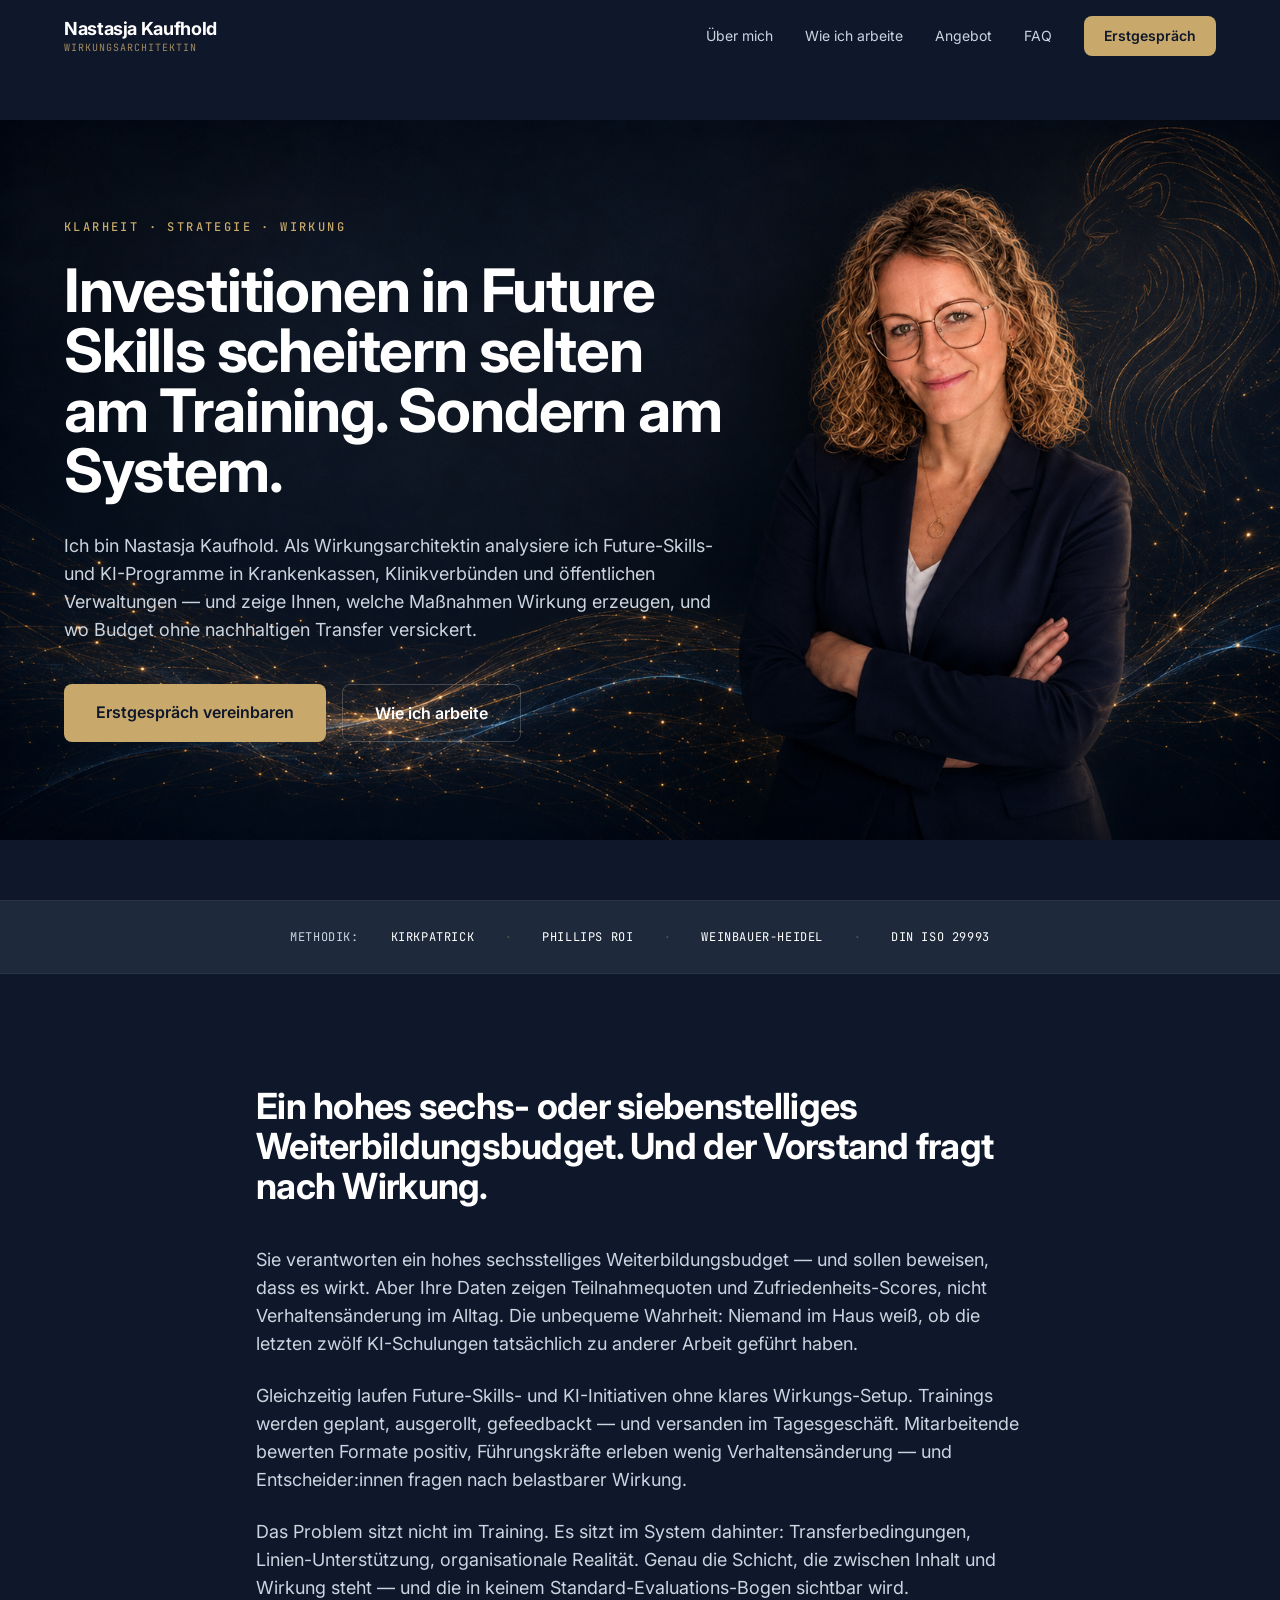
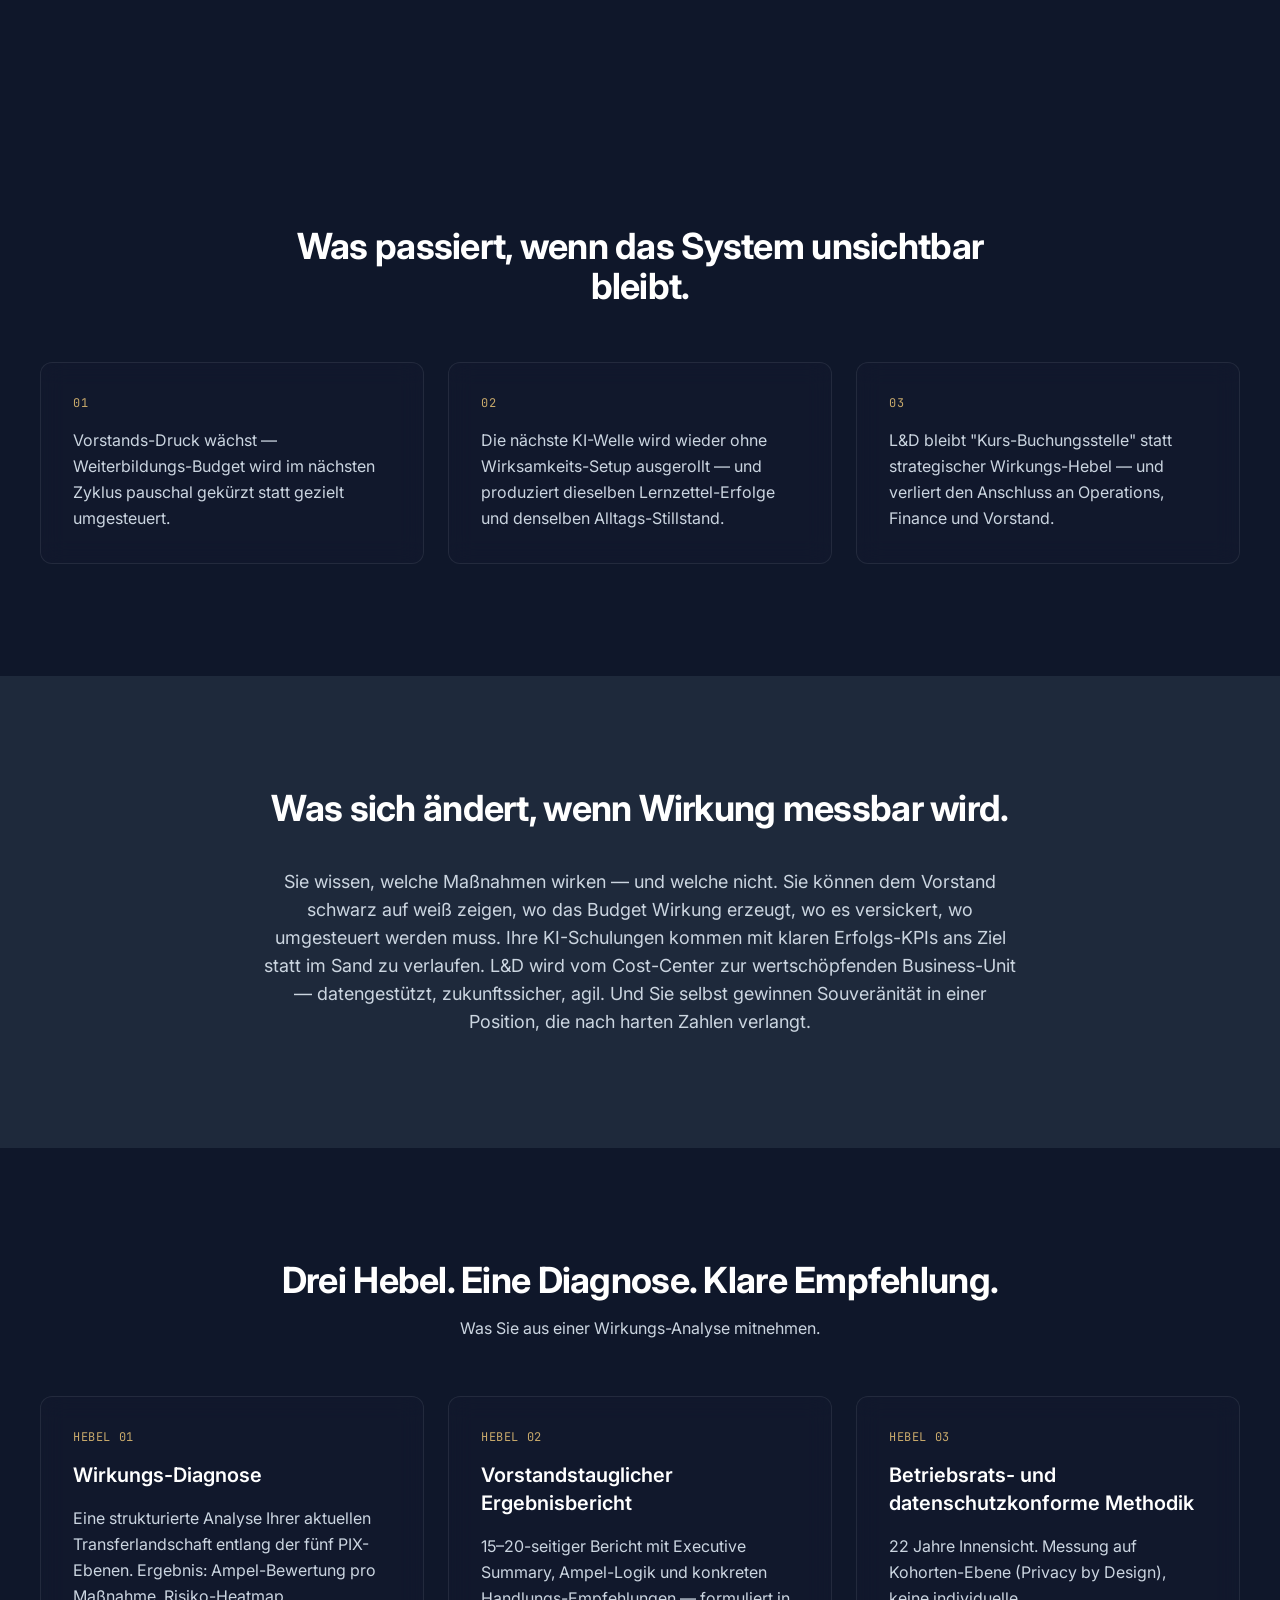
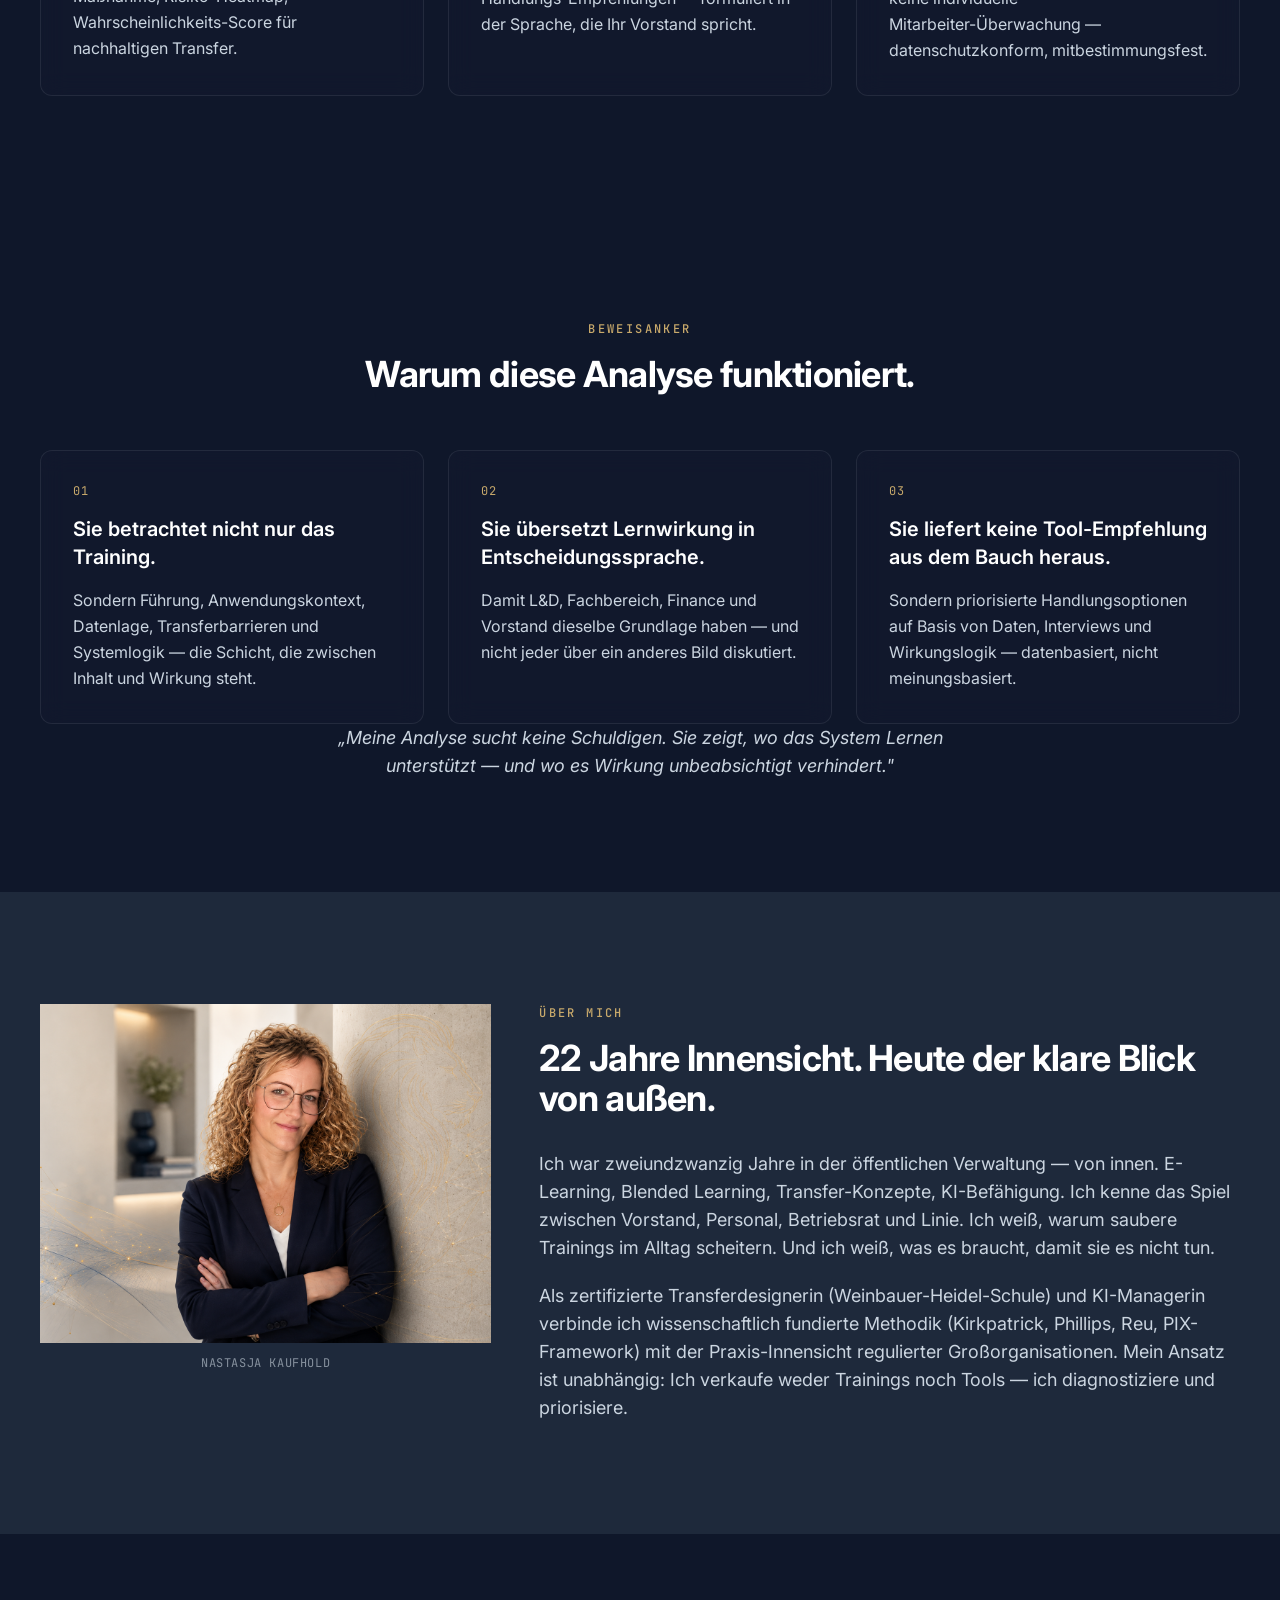
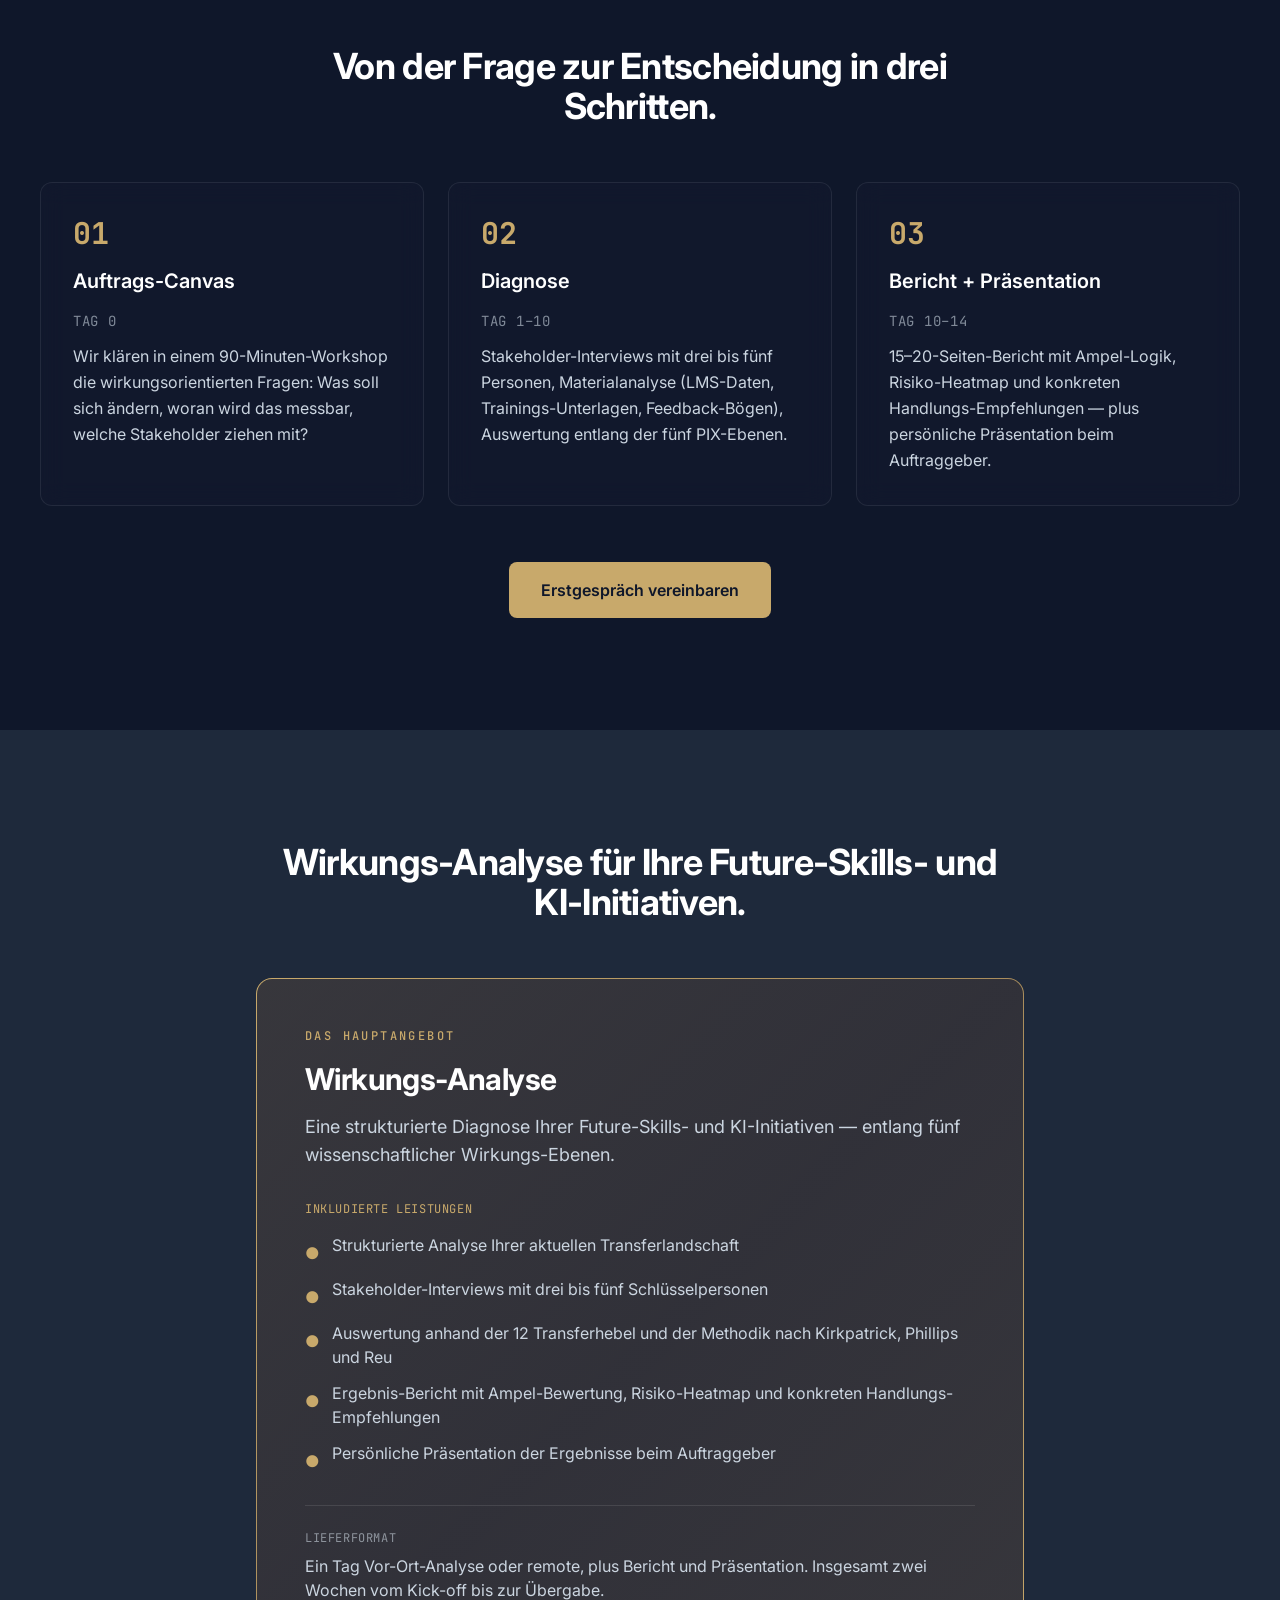
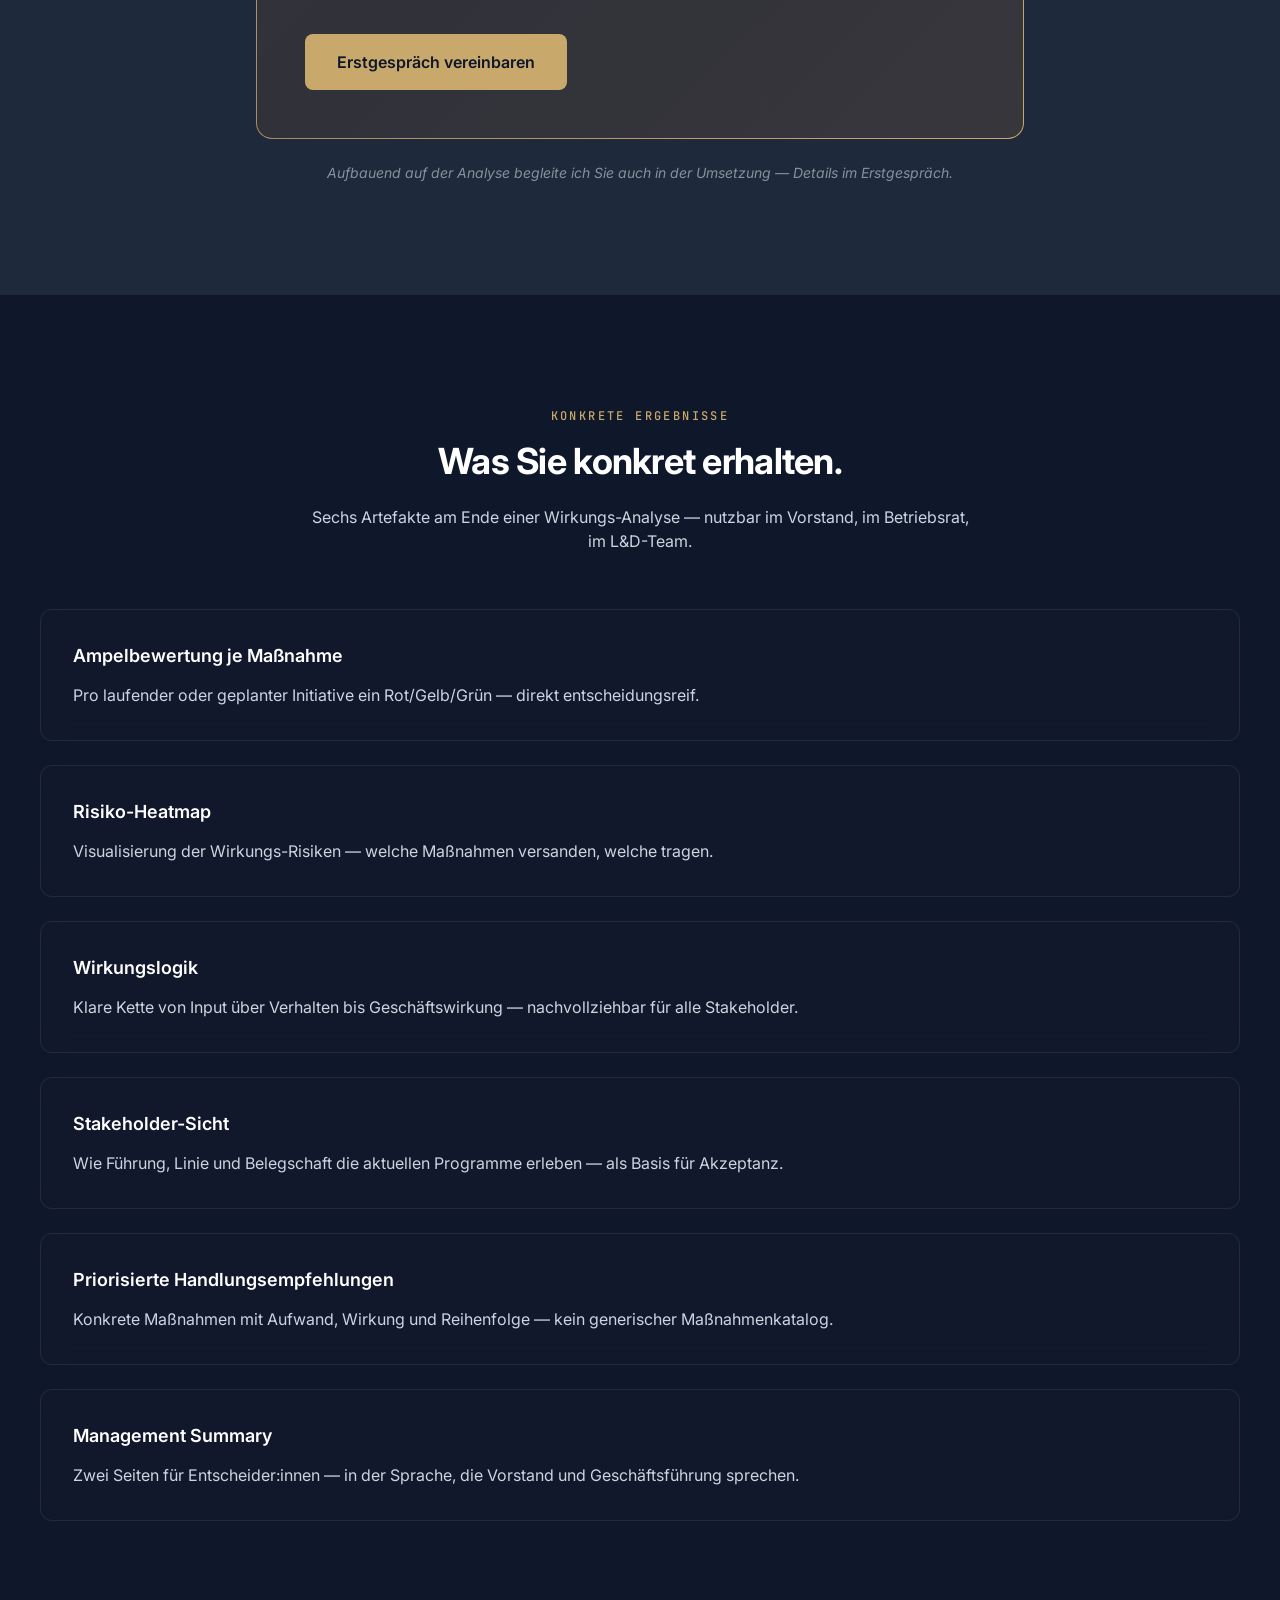
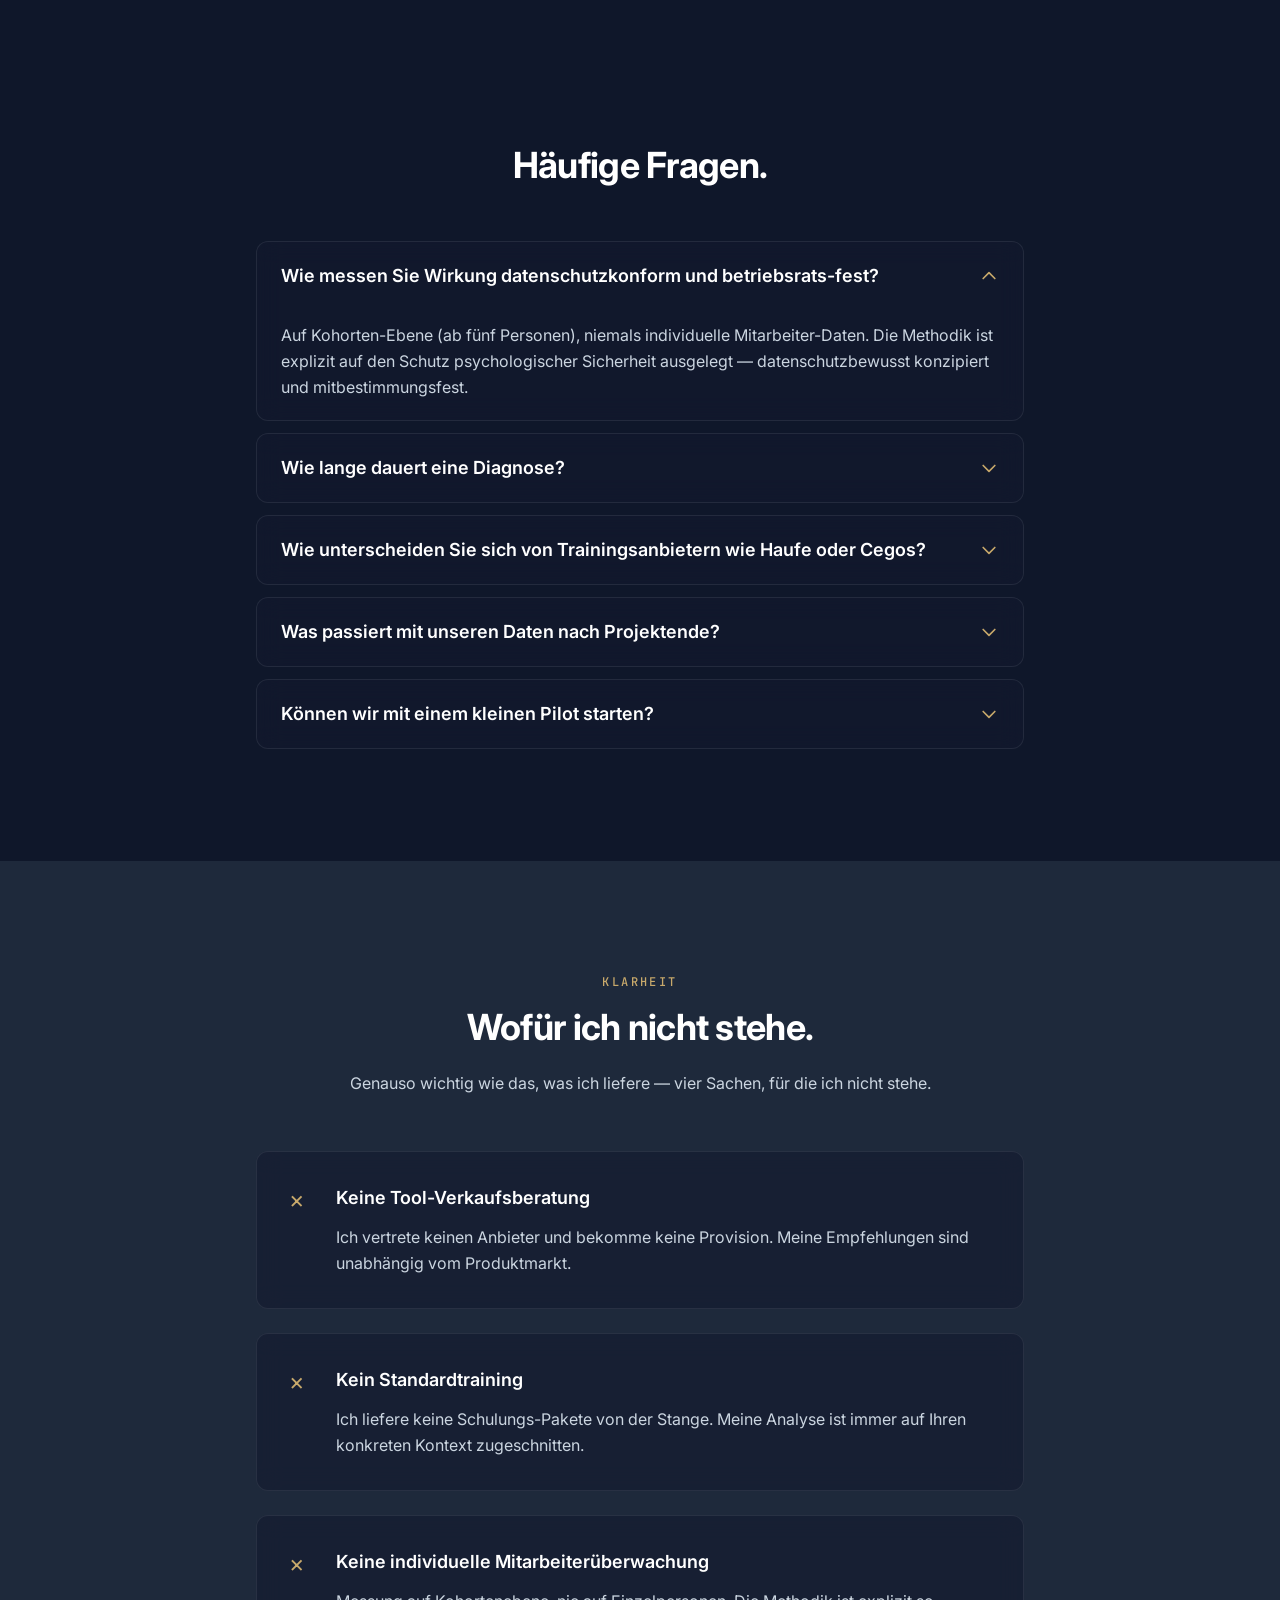
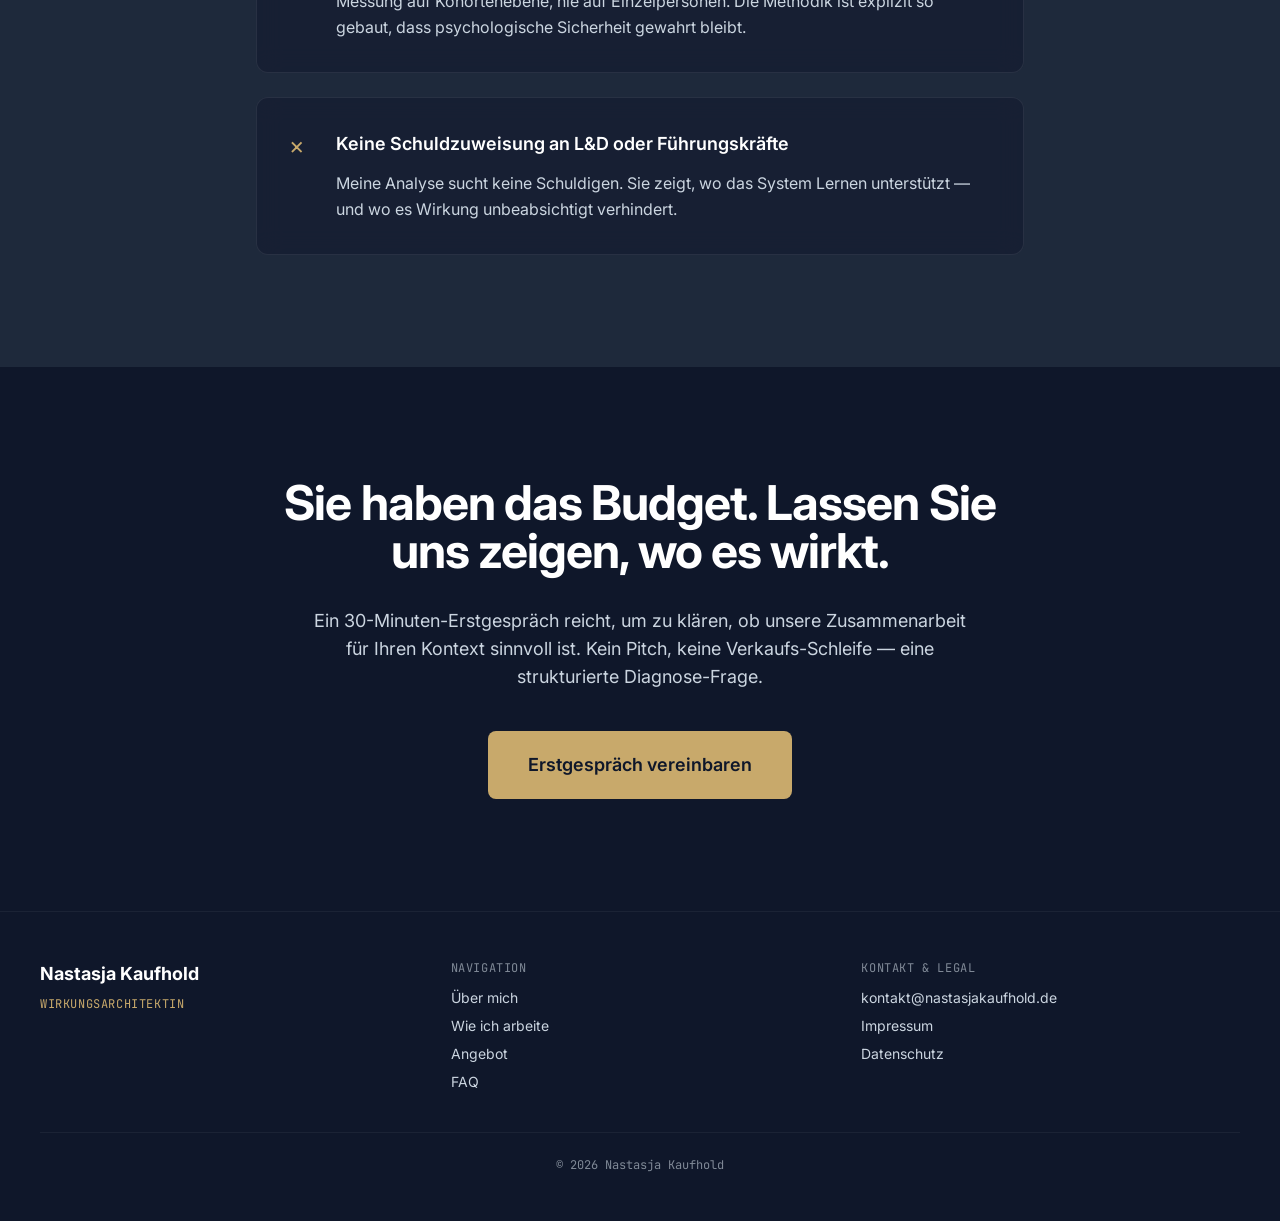
==== commit 56113dcf: "Coming-Soon via Vercel-Rewrite — Builder bleibt funktional Vorher: index.html war die Coming-Soon-Se" ====
--- a/index.html
+++ b/index.html
@@ -3,9 +3,9 @@
 <head>
   <meta charset="UTF-8">
   <meta name="viewport" content="width=device-width, initial-scale=1.0">
-  <title>Nastasja Kaufhold — Wirkungsarchitektin · bald online</title>
-  <meta name="description" content="Wirkungsarchitektin Nastasja Kaufhold. Wirkungs-Analyse für Future-Skills- und KI-Initiativen in Krankenkassen, Klinikverbünden und öffentlichen Verwaltungen. Die vollständige Website ist gerade in Vorbereitung.">
-  <meta name="robots" content="noindex, follow">
+  <title>Nastasja Kaufhold — Wirkungsarchitektin für Future-Skills- und KI-Initiativen</title>
+  <meta name="description" content="Wirkungs-Analyse für Krankenkassen, Klinikverbünde und öffentliche Verwaltungen. Ich zeige Ihnen, welche Future-Skills- und KI-Programme Wirkung erzeugen — und wo Budget ohne nachhaltigen Transfer versickert.">
+  <meta name="robots" content="index, follow">
 
   <!-- Favicon -->
   <link rel="icon" type="image/svg+xml" href="assets/favicon.svg">
@@ -14,80 +14,137 @@
   <link rel="apple-touch-icon" sizes="180x180" href="assets/apple-touch-icon.png">
   <link rel="shortcut icon" href="favicon.ico">
 
+  <!-- Open Graph -->
+  <meta property="og:title" content="Nastasja Kaufhold — Wirkungsarchitektin">
+  <meta property="og:description" content="Wirkungs-Analyse für Future-Skills- und KI-Programme im öffentlichen Sektor.">
+  <meta property="og:type" content="website">
+  <meta property="og:url" content="https://nastasjakaufhold.de">
+
   <!-- Fonts -->
   <link rel="preconnect" href="https://fonts.googleapis.com">
   <link rel="preconnect" href="https://fonts.gstatic.com" crossorigin>
   <link href="https://fonts.googleapis.com/css2?family=Inter:wght@400;500;600;700;800&family=JetBrains+Mono:wght@400;500;700&display=swap" rel="stylesheet">
 
+  <!-- Tailwind CSS (gebaut, statisch) -->
+  <link rel="stylesheet" href="assets/tailwind.css">
+
   <style>
-    *, *::before, *::after { box-sizing: border-box; }
-    html, body {
-      margin: 0;
-      padding: 0;
-      height: 100%;
+    html {
+      scroll-behavior: smooth;
+      scroll-padding-top: 80px;
+    }
+    body {
+      background-color: #0F172A;
+      color: #cbd5e0;
       font-family: 'Inter', -apple-system, BlinkMacSystemFont, sans-serif;
       -webkit-font-smoothing: antialiased;
       -moz-osx-font-smoothing: grayscale;
     }
-    body {
-      background-color: #0F172A;
-      color: #cbd5e0;
-      overflow-x: hidden;
-    }
-
-    /* Background mit dezenten Gold-Glows */
-    .bg-stage {
-      position: fixed;
-      inset: 0;
+
+    /* Bento-Background mit subtilem Netzwerk-Muster */
+    .hero-bg {
       background-color: #0F172A;
       background-image:
-        radial-gradient(circle at 20% 30%, rgba(200, 169, 107, 0.10) 0%, transparent 45%),
-        radial-gradient(circle at 80% 70%, rgba(200, 169, 107, 0.06) 0%, transparent 45%),
+        radial-gradient(circle at 20% 30%, rgba(200, 169, 107, 0.08) 0%, transparent 40%),
+        radial-gradient(circle at 80% 70%, rgba(200, 169, 107, 0.05) 0%, transparent 40%),
         linear-gradient(135deg, #0F172A 0%, #131a30 100%);
-      z-index: -2;
-    }
-    .bg-grid {
-      position: fixed;
+      position: relative;
+    }
+    .hero-bg::before {
+      content: '';
+      position: absolute;
       inset: 0;
       background-image:
         linear-gradient(rgba(200, 169, 107, 0.04) 1px, transparent 1px),
         linear-gradient(90deg, rgba(200, 169, 107, 0.04) 1px, transparent 1px);
       background-size: 60px 60px;
       pointer-events: none;
-      z-index: -1;
-    }
-
-    main {
-      min-height: 100vh;
+    }
+
+    /* Glassmorphism Karten */
+    .card-glass {
+      background: rgba(19, 26, 48, 0.6);
+      backdrop-filter: blur(12px);
+      -webkit-backdrop-filter: blur(12px);
+      border: 1px solid rgba(255, 255, 255, 0.08);
+      transition: all 0.3s ease-in-out;
+    }
+    .card-glass:hover {
+      transform: translateY(-2px);
+      border-color: rgba(200, 169, 107, 0.4);
+      box-shadow: 0 0 40px rgba(200, 169, 107, 0.08);
+    }
+
+    /* Gold-Border-Gradient */
+    .card-gold {
+      background: rgba(19, 26, 48, 0.8);
+      backdrop-filter: blur(12px);
+      border: 1px solid transparent;
+      background-image:
+        linear-gradient(rgba(19, 26, 48, 0.8), rgba(19, 26, 48, 0.8)),
+        linear-gradient(135deg, #C8A96B 0%, #A88C5C 50%, #C8A96B 100%);
+      background-origin: border-box;
+      background-clip: padding-box, border-box;
+      transition: all 0.3s ease-in-out;
+    }
+    .card-gold:hover {
+      box-shadow: 0 0 60px rgba(200, 169, 107, 0.15);
+    }
+
+    /* CTA Button */
+    .btn-gold {
+      background-color: #C8A96B;
+      color: #0F172A;
+      transition: all 0.3s ease;
+    }
+    .btn-gold:hover {
+      background-color: #A88C5C;
+      box-shadow: 0 0 30px rgba(200, 169, 107, 0.4);
+      transform: translateY(-1px);
+    }
+    .btn-ghost {
+      border: 1px solid rgba(255, 255, 255, 0.2);
+      color: #ffffff;
+      transition: all 0.3s ease;
+    }
+    .btn-ghost:hover {
+      border-color: rgba(200, 169, 107, 0.6);
+      background-color: rgba(200, 169, 107, 0.08);
+    }
+
+    /* Portrait Placeholder */
+    .portrait-placeholder {
+      background:
+        linear-gradient(135deg, #131a30 0%, #0F172A 100%);
+      border: 2px solid rgba(200, 169, 107, 0.3);
       display: flex;
-      flex-direction: column;
       align-items: center;
       justify-content: center;
-      padding: 2rem 1.5rem;
-      text-align: center;
-    }
-
-    .brand {
-      margin-bottom: 4rem;
-    }
-    .brand-name {
-      color: #ffffff;
-      font-size: 1.5rem;
-      font-weight: 700;
-      letter-spacing: -0.02em;
-      line-height: 1.2;
-      margin: 0 0 0.4rem 0;
-    }
-    .brand-role {
-      font-family: 'JetBrains Mono', monospace;
-      color: #C8A96B;
-      font-size: 0.7rem;
-      letter-spacing: 0.25em;
-      text-transform: uppercase;
-      font-weight: 500;
-      margin: 0;
-    }
-
+      aspect-ratio: 3/4;
+      border-radius: 12px;
+    }
+
+    /* FAQ Accordion */
+    .faq-answer {
+      max-height: 0;
+      overflow: hidden;
+      padding-top: 0;
+      padding-bottom: 0;
+      transition: max-height 0.3s ease-out, padding 0.3s ease-out;
+    }
+    .faq-answer.open {
+      max-height: 500px;
+      padding-top: 0.75rem;
+      padding-bottom: 1.25rem;
+    }
+    .faq-chevron {
+      transition: transform 0.3s ease;
+    }
+    .faq-item.active .faq-chevron {
+      transform: rotate(180deg);
+    }
+
+    /* Kicker (Mono kleine Caps in Gold) */
     .kicker {
       font-family: 'JetBrains Mono', monospace;
       color: #C8A96B;
@@ -95,97 +152,802 @@
       letter-spacing: 0.2em;
       text-transform: uppercase;
       font-weight: 500;
-      margin: 0 0 1.5rem 0;
-    }
-    h1 {
-      color: #ffffff;
-      font-size: clamp(2rem, 5vw, 3.25rem);
-      font-weight: 700;
-      letter-spacing: -0.02em;
-      line-height: 1.15;
-      max-width: 38rem;
-      margin: 0 0 2rem 0;
-    }
-    .lead {
-      font-size: clamp(1rem, 2vw, 1.125rem);
-      color: #cbd5e0;
-      line-height: 1.65;
-      max-width: 34rem;
-      margin: 0 0 3rem 0;
-    }
-    .lead em {
-      font-style: normal;
-      color: #C8A96B;
-    }
-
-    .contact {
-      display: inline-flex;
-      flex-direction: column;
-      align-items: center;
-      gap: 0.6rem;
-      padding: 2rem 2.5rem;
-      border: 1px solid rgba(200, 169, 107, 0.25);
-      border-radius: 14px;
-      background: rgba(19, 26, 48, 0.6);
+    }
+
+    /* Mobile Menu Animation */
+    .mobile-menu {
+      max-height: 0;
+      overflow: hidden;
+      transition: max-height 0.3s ease-out;
+    }
+    .mobile-menu.open {
+      max-height: 500px;
+    }
+
+    /* Hero Image + Overlay — Desktop/Mobile-Unterscheidung
+       (eigenes CSS weil lg:block nicht im statischen Tailwind-Build) */
+    .hero-img-desktop, .hero-overlay-desktop { display: none; }
+    .hero-img-mobile, .hero-overlay-mobile { display: block; }
+    @media (min-width: 1024px) {
+      .hero-img-desktop, .hero-overlay-desktop { display: block; }
+      .hero-img-mobile, .hero-overlay-mobile { display: none; }
+    }
+
+    /* Header: transparent oben, gefüllt beim Scrollen */
+    #site-header {
+      background-color: transparent;
+      backdrop-filter: none;
+      -webkit-backdrop-filter: none;
+      border-bottom-color: transparent;
+      transition: background-color 0.3s ease, backdrop-filter 0.3s ease, border-color 0.3s ease;
+    }
+    #site-header.header-scrolled {
+      background-color: rgba(15, 23, 42, 0.85);
       backdrop-filter: blur(12px);
       -webkit-backdrop-filter: blur(12px);
-    }
-    .contact-label {
-      font-family: 'JetBrains Mono', monospace;
-      color: rgba(203, 213, 224, 0.6);
-      font-size: 0.7rem;
-      letter-spacing: 0.2em;
-      text-transform: uppercase;
-    }
-    .contact-link {
-      color: #C8A96B;
-      font-size: 1.125rem;
-      font-weight: 600;
-      text-decoration: none;
-      transition: color 0.2s ease;
-    }
-    .contact-link:hover {
-      color: #A88C5C;
-      text-decoration: underline;
-    }
-
-    footer {
-      margin-top: 4rem;
-      font-family: 'JetBrains Mono', monospace;
-      font-size: 0.7rem;
-      letter-spacing: 0.15em;
-      text-transform: uppercase;
-      color: rgba(203, 213, 224, 0.4);
+      border-bottom-color: rgba(255, 255, 255, 0.05);
+    }
+
+    /* Gold Bullet */
+    .gold-bullet::before {
+      content: '';
+      display: inline-block;
+      width: 6px;
+      height: 6px;
+      background-color: #C8A96B;
+      border-radius: 50%;
+      margin-right: 12px;
+      margin-bottom: 3px;
+      vertical-align: middle;
     }
   </style>
 </head>
 
-<body>
-
-  <div class="bg-stage"></div>
-  <div class="bg-grid"></div>
-
-  <main>
-    <div class="brand">
-      <p class="brand-name">Nastasja Kaufhold</p>
-      <p class="brand-role">Wirkungsarchitektin</p>
-    </div>
-
-    <p class="kicker">Bald online</p>
-
-    <h1>Wirkungs-Analyse für regulierte Branchen.</h1>
-
-    <p class="lead">
-      Hier entsteht gerade die Website von Nastasja Kaufhold — Wirkungsarchitektin für Future-Skills- und KI-Initiativen in Krankenkassen, Klinikverbünden und öffentlichen Verwaltungen. <em>In wenigen Tagen geht es live.</em>
-    </p>
-
-    <div class="contact">
-      <span class="contact-label">Kontakt schon jetzt</span>
-      <a href="mailto:kontakt@nastasjakaufhold.de" class="contact-link">kontakt@nastasjakaufhold.de</a>
-    </div>
-
-    <footer>© 2026 Nastasja Kaufhold</footer>
-  </main>
-
+<body class="bg-night text-text-secondary">
+
+  <!-- ============ HEADER ============ -->
+  <header id="site-header" class="fixed top-0 left-0 right-0 z-50 border-b">
+    <div class="max-w-wide mx-auto px-6 py-4 flex items-center justify-between">
+      <a href="#hero" class="flex flex-col group">
+        <span class="text-text-primary font-bold text-lg leading-tight tracking-tight-headline group-hover:text-gold transition-colors">Nastasja Kaufhold</span>
+        <span class="font-mono text-[10px] uppercase tracking-widest text-gold/80 leading-tight mt-0.5">Wirkungsarchitektin</span>
+      </a>
+
+      <!-- Desktop Nav -->
+      <nav class="hidden lg:flex items-center gap-8">
+        <a href="#ueber-mich" class="text-sm text-text-secondary hover:text-gold transition-colors">Über mich</a>
+        <a href="#wie-ich-arbeite" class="text-sm text-text-secondary hover:text-gold transition-colors">Wie ich arbeite</a>
+        <a href="#angebot" class="text-sm text-text-secondary hover:text-gold transition-colors">Angebot</a>
+        <a href="#faq" class="text-sm text-text-secondary hover:text-gold transition-colors">FAQ</a>
+        <a href="mailto:kontakt@nastasjakaufhold.de?subject=Erstgespr%C3%A4ch%20Wirkungs-Analyse" class="btn-gold font-semibold px-5 py-2.5 rounded-lg text-sm">
+          Erstgespräch
+        </a>
+      </nav>
+
+      <!-- Mobile Menu Button -->
+      <button id="mobile-menu-btn" class="lg:hidden text-text-primary p-2" aria-label="Menü öffnen">
+        <svg class="w-6 h-6" fill="none" viewBox="0 0 24 24" stroke="currentColor">
+          <path stroke-linecap="round" stroke-linejoin="round" stroke-width="2" d="M4 6h16M4 12h16M4 18h16"/>
+        </svg>
+      </button>
+    </div>
+
+    <!-- Mobile Menu -->
+    <div id="mobile-menu" class="mobile-menu lg:hidden border-t border-white/5 bg-night/95 backdrop-blur-md">
+      <nav class="px-6 py-4 flex flex-col gap-1">
+        <a href="#ueber-mich" class="text-sm text-text-secondary hover:text-gold py-3 border-b border-white/5">Über mich</a>
+        <a href="#wie-ich-arbeite" class="text-sm text-text-secondary hover:text-gold py-3 border-b border-white/5">Wie ich arbeite</a>
+        <a href="#angebot" class="text-sm text-text-secondary hover:text-gold py-3 border-b border-white/5">Angebot</a>
+        <a href="#faq" class="text-sm text-text-secondary hover:text-gold py-3 border-b border-white/5">FAQ</a>
+        <a href="mailto:kontakt@nastasjakaufhold.de?subject=Erstgespr%C3%A4ch%20Wirkungs-Analyse" class="btn-gold font-semibold px-5 py-3 rounded-lg text-sm text-center mt-3">
+          Erstgespräch
+        </a>
+      </nav>
+    </div>
+  </header>
+
+  <!-- ============ HERO ============ -->
+  <section id="hero" class="relative min-h-screen flex items-center pt-[108px] md:pt-[140px] pb-20 overflow-hidden w-full">
+    <!-- Hero Background Image -->
+    <div class="absolute inset-0 z-0">
+      <!-- Desktop: Bild rechts positioniert (Nastasja steht rechts neben dem Text) -->
+      <img src="assets/nastasja-hero.png" alt="Nastasja Kaufhold — Wirkungsarchitektin" class="hero-img-desktop w-full h-full object-cover" style="object-position: 75% center;">
+      <!-- Mobile: Bild als dezenter Hintergrund, Position auf Gesicht -->
+      <img src="assets/nastasja-hero.png" alt="" aria-hidden="true" class="hero-img-mobile w-full h-full object-cover" style="object-position: 85% center; opacity: 0.35;">
+      <!-- Desktop-Overlay: links dunkel, rechts transparent -->
+      <div class="hero-overlay-desktop absolute inset-0" style="background: linear-gradient(to right, rgba(15,23,42,0.97) 0%, rgba(15,23,42,0.92) 30%, rgba(15,23,42,0.5) 58%, rgba(15,23,42,0.05) 100%);"></div>
+      <!-- Mobile-Overlay: komplett abgedunkelt für Text-Lesbarkeit -->
+      <div class="hero-overlay-mobile absolute inset-0" style="background: linear-gradient(to bottom, rgba(15,23,42,0.93) 0%, rgba(15,23,42,0.88) 40%, rgba(15,23,42,0.78) 100%);"></div>
+    </div>
+
+    <div class="relative z-10 max-w-wide mx-auto w-full px-6">
+      <div class="max-w-2xl">
+        <p class="kicker mb-6">Klarheit · Strategie · Wirkung</p>
+
+        <h1 class="text-4xl md:text-5xl lg:text-6xl font-bold text-text-primary tracking-tight-headline leading-tight mb-8">
+          Investitionen in Future Skills scheitern selten am Training. Sondern am System.
+        </h1>
+
+        <p class="text-base md:text-lg text-text-secondary leading-relaxed mb-10">
+          Ich bin Nastasja Kaufhold. Als Wirkungsarchitektin analysiere ich Future-Skills- und KI-Programme in Krankenkassen, Klinikverbünden und öffentlichen Verwaltungen — und zeige Ihnen, welche Maßnahmen Wirkung erzeugen, und wo Budget ohne nachhaltigen Transfer versickert.
+        </p>
+
+        <div class="flex flex-col sm:flex-row gap-4">
+          <a href="mailto:kontakt@nastasjakaufhold.de?subject=Erstgespr%C3%A4ch%20Wirkungs-Analyse" class="btn-gold font-semibold px-8 py-4 rounded-lg text-base inline-block text-center">
+            Erstgespräch vereinbaren
+          </a>
+          <a href="#wie-ich-arbeite" class="btn-ghost font-semibold px-8 py-4 rounded-lg text-base inline-block text-center">
+            Wie ich arbeite
+          </a>
+        </div>
+      </div>
+    </div>
+  </section>
+
+  <!-- ============ TRUST BAR ============ -->
+  <section id="trust" class="bg-slate-soft py-6 px-6 border-t border-b border-white/5">
+    <div class="max-w-wide mx-auto flex flex-col md:flex-row items-center justify-center gap-3 md:gap-8 text-center">
+      <span class="font-mono text-xs uppercase tracking-wider text-text-secondary">
+        Methodik:
+      </span>
+      <span class="font-mono text-xs uppercase tracking-wider text-text-primary">Kirkpatrick</span>
+      <span class="hidden md:inline text-gold/30">·</span>
+      <span class="font-mono text-xs uppercase tracking-wider text-text-primary">Phillips ROI</span>
+      <span class="hidden md:inline text-gold/30">·</span>
+      <span class="font-mono text-xs uppercase tracking-wider text-text-primary">Weinbauer-Heidel</span>
+      <span class="hidden md:inline text-gold/30">·</span>
+      <span class="font-mono text-xs uppercase tracking-wider text-text-primary">DIN ISO 29993</span>
+    </div>
+  </section>
+
+  <!-- ============ PROBLEM ============ -->
+  <section id="problem" class="bg-night py-20 md:py-28 px-6">
+    <div class="max-w-3xl mx-auto">
+      <h2 class="text-3xl md:text-4xl font-bold text-text-primary leading-tight mb-10 tracking-tight-headline">
+        Ein hohes sechs- oder siebenstelliges Weiterbildungsbudget. Und der Vorstand fragt nach Wirkung.
+      </h2>
+      <div class="space-y-6 text-base md:text-lg leading-relaxed text-text-secondary">
+        <p>
+          Sie verantworten ein hohes sechsstelliges Weiterbildungsbudget — und sollen beweisen, dass es wirkt. Aber Ihre Daten zeigen Teilnahmequoten und Zufriedenheits-Scores, nicht Verhaltensänderung im Alltag. Die unbequeme Wahrheit: Niemand im Haus weiß, ob die letzten zwölf KI-Schulungen tatsächlich zu anderer Arbeit geführt haben.
+        </p>
+        <p>
+          Gleichzeitig laufen Future-Skills- und KI-Initiativen ohne klares Wirkungs-Setup. Trainings werden geplant, ausgerollt, gefeedbackt — und versanden im Tagesgeschäft. Mitarbeitende bewerten Formate positiv, Führungskräfte erleben wenig Verhaltensänderung — und Entscheider:innen fragen nach belastbarer Wirkung.
+        </p>
+        <p>
+          Das Problem sitzt nicht im Training. Es sitzt im System dahinter: Transferbedingungen, Linien-Unterstützung, organisationale Realität. Genau die Schicht, die zwischen Inhalt und Wirkung steht — und die in keinem Standard-Evaluations-Bogen sichtbar wird.
+        </p>
+      </div>
+    </div>
+  </section>
+
+  <!-- ============ AGITATION ============ -->
+  <section id="konsequenzen" class="bg-night py-20 md:py-28 px-6">
+    <div class="max-w-wide mx-auto">
+      <h2 class="text-3xl md:text-4xl font-bold text-text-primary leading-tight mb-14 text-center tracking-tight-headline max-w-3xl mx-auto">
+        Was passiert, wenn das System unsichtbar bleibt.
+      </h2>
+      <div class="grid grid-cols-1 md:grid-cols-3 gap-6">
+        <div class="card-glass rounded-xl p-8">
+          <div class="font-mono text-xs uppercase tracking-wider text-gold mb-4">01</div>
+          <p class="text-base text-text-secondary leading-relaxed">
+            Vorstands-Druck wächst — Weiterbildungs-Budget wird im nächsten Zyklus pauschal gekürzt statt gezielt umgesteuert.
+          </p>
+        </div>
+        <div class="card-glass rounded-xl p-8">
+          <div class="font-mono text-xs uppercase tracking-wider text-gold mb-4">02</div>
+          <p class="text-base text-text-secondary leading-relaxed">
+            Die nächste KI-Welle wird wieder ohne Wirksamkeits-Setup ausgerollt — und produziert dieselben Lernzettel-Erfolge und denselben Alltags-Stillstand.
+          </p>
+        </div>
+        <div class="card-glass rounded-xl p-8">
+          <div class="font-mono text-xs uppercase tracking-wider text-gold mb-4">03</div>
+          <p class="text-base text-text-secondary leading-relaxed">
+            L&D bleibt "Kurs-Buchungsstelle" statt strategischer Wirkungs-Hebel — und verliert den Anschluss an Operations, Finance und Vorstand.
+          </p>
+        </div>
+      </div>
+    </div>
+  </section>
+
+  <!-- ============ TRANSFORMATION ============ -->
+  <section id="transformation" class="bg-slate-soft py-20 md:py-28 px-6">
+    <div class="max-w-3xl mx-auto text-center">
+      <h2 class="text-3xl md:text-4xl font-bold text-text-primary leading-tight mb-10 tracking-tight-headline">
+        Was sich ändert, wenn Wirkung messbar wird.
+      </h2>
+      <p class="text-base md:text-lg text-text-secondary leading-relaxed">
+        Sie wissen, welche Maßnahmen wirken — und welche nicht. Sie können dem Vorstand schwarz auf weiß zeigen, wo das Budget Wirkung erzeugt, wo es versickert, wo umgesteuert werden muss. Ihre KI-Schulungen kommen mit klaren Erfolgs-KPIs ans Ziel statt im Sand zu verlaufen. L&D wird vom Cost-Center zur wertschöpfenden Business-Unit — datengestützt, zukunftssicher, agil. Und Sie selbst gewinnen Souveränität in einer Position, die nach harten Zahlen verlangt.
+      </p>
+    </div>
+  </section>
+
+  <!-- ============ VALUE STACK ============ -->
+  <section id="hebel" class="bg-night py-20 md:py-28 px-6">
+    <div class="max-w-wide mx-auto">
+      <h2 class="text-3xl md:text-4xl font-bold text-text-primary text-center mb-4 tracking-tight-headline">
+        Drei Hebel. Eine Diagnose. Klare Empfehlung.
+      </h2>
+      <p class="text-base text-text-secondary text-center max-w-2xl mx-auto mb-14">
+        Was Sie aus einer Wirkungs-Analyse mitnehmen.
+      </p>
+      <div class="grid grid-cols-1 md:grid-cols-3 gap-6">
+        <div class="card-glass rounded-xl p-8">
+          <div class="font-mono text-xs uppercase tracking-wider text-gold mb-4">Hebel 01</div>
+          <h3 class="text-xl font-semibold text-text-primary mb-4">Wirkungs-Diagnose</h3>
+          <p class="text-base text-text-secondary leading-relaxed">
+            Eine strukturierte Analyse Ihrer aktuellen Transferlandschaft entlang der fünf PIX-Ebenen. Ergebnis: Ampel-Bewertung pro Maßnahme, Risiko-Heatmap, Wahrscheinlichkeits-Score für nachhaltigen Transfer.
+          </p>
+        </div>
+        <div class="card-glass rounded-xl p-8">
+          <div class="font-mono text-xs uppercase tracking-wider text-gold mb-4">Hebel 02</div>
+          <h3 class="text-xl font-semibold text-text-primary mb-4">Vorstandstauglicher Ergebnisbericht</h3>
+          <p class="text-base text-text-secondary leading-relaxed">
+            15–20-seitiger Bericht mit Executive Summary, Ampel-Logik und konkreten Handlungs-Empfehlungen — formuliert in der Sprache, die Ihr Vorstand spricht.
+          </p>
+        </div>
+        <div class="card-glass rounded-xl p-8">
+          <div class="font-mono text-xs uppercase tracking-wider text-gold mb-4">Hebel 03</div>
+          <h3 class="text-xl font-semibold text-text-primary mb-4">Betriebsrats- und datenschutzkonforme Methodik</h3>
+          <p class="text-base text-text-secondary leading-relaxed">
+            22 Jahre Innensicht. Messung auf Kohorten-Ebene (Privacy by Design), keine individuelle Mitarbeiter-Überwachung — datenschutzkonform, mitbestimmungsfest.
+          </p>
+        </div>
+      </div>
+    </div>
+  </section>
+
+  <!-- ============ WARUM FUNKTIONIERT ============ -->
+  <section id="warum" class="bg-night py-20 md:py-28 px-6">
+    <div class="max-w-wide mx-auto">
+      <p class="kicker mb-4 text-center">Beweisanker</p>
+      <h2 class="text-3xl md:text-4xl font-bold text-text-primary text-center mb-14 tracking-tight-headline leading-tight max-w-3xl mx-auto">
+        Warum diese Analyse funktioniert.
+      </h2>
+      <div class="grid grid-cols-1 md:grid-cols-3 gap-6">
+        <div class="card-glass rounded-xl p-8">
+          <div class="font-mono text-xs uppercase tracking-wider text-gold mb-4">01</div>
+          <h3 class="text-xl font-semibold text-text-primary mb-4">
+            Sie betrachtet nicht nur das Training.
+          </h3>
+          <p class="text-base text-text-secondary leading-relaxed">
+            Sondern Führung, Anwendungskontext, Datenlage, Transferbarrieren und Systemlogik — die Schicht, die zwischen Inhalt und Wirkung steht.
+          </p>
+        </div>
+        <div class="card-glass rounded-xl p-8">
+          <div class="font-mono text-xs uppercase tracking-wider text-gold mb-4">02</div>
+          <h3 class="text-xl font-semibold text-text-primary mb-4">
+            Sie übersetzt Lernwirkung in Entscheidungssprache.
+          </h3>
+          <p class="text-base text-text-secondary leading-relaxed">
+            Damit L&amp;D, Fachbereich, Finance und Vorstand dieselbe Grundlage haben — und nicht jeder über ein anderes Bild diskutiert.
+          </p>
+        </div>
+        <div class="card-glass rounded-xl p-8">
+          <div class="font-mono text-xs uppercase tracking-wider text-gold mb-4">03</div>
+          <h3 class="text-xl font-semibold text-text-primary mb-4">
+            Sie liefert keine Tool-Empfehlung aus dem Bauch heraus.
+          </h3>
+          <p class="text-base text-text-secondary leading-relaxed">
+            Sondern priorisierte Handlungsoptionen auf Basis von Daten, Interviews und Wirkungslogik — datenbasiert, nicht meinungsbasiert.
+          </p>
+        </div>
+      </div>
+      <p class="text-base md:text-lg text-text-secondary leading-relaxed mt-20 md:mt-24 italic text-center max-w-2xl mx-auto">
+        „Meine Analyse sucht keine Schuldigen. Sie zeigt, wo das System Lernen unterstützt — und wo es Wirkung unbeabsichtigt verhindert."
+      </p>
+    </div>
+  </section>
+
+  <!-- ============ GUIDE / ÜBER MICH ============ -->
+  <section id="ueber-mich" class="bg-slate-soft py-20 md:py-28 px-6">
+    <div class="max-w-wide mx-auto">
+      <div class="grid grid-cols-1 md:grid-cols-5 gap-12 items-start">
+        <!-- Portrait (echtes Bild) -->
+        <div class="md:col-span-2">
+          <div class="rounded-xl overflow-hidden" style="aspect-ratio: 4/3;">
+            <img src="assets/nastasja-ueber-mich.png" alt="Nastasja Kaufhold" class="w-full h-full object-cover" style="object-position: center;">
+          </div>
+          <p class="font-mono text-xs uppercase tracking-wider text-text-secondary/60 mt-3 text-center">
+            Nastasja Kaufhold
+          </p>
+        </div>
+        <!-- Text -->
+        <div class="md:col-span-3">
+          <p class="kicker mb-4">Über mich</p>
+          <h2 class="text-3xl md:text-4xl font-bold text-text-primary leading-tight mb-8 tracking-tight-headline">
+            22 Jahre Innensicht. Heute der klare Blick von außen.
+          </h2>
+          <div class="space-y-5 text-base md:text-lg text-text-secondary leading-relaxed">
+            <p>
+              Ich war zweiundzwanzig Jahre in der öffentlichen Verwaltung — von innen. E-Learning, Blended Learning, Transfer-Konzepte, KI-Befähigung. Ich kenne das Spiel zwischen Vorstand, Personal, Betriebsrat und Linie. Ich weiß, warum saubere Trainings im Alltag scheitern. Und ich weiß, was es braucht, damit sie es nicht tun.
+            </p>
+            <p>
+              Als zertifizierte Transferdesignerin (Weinbauer-Heidel-Schule) und KI-Managerin verbinde ich wissenschaftlich fundierte Methodik (Kirkpatrick, Phillips, Reu, PIX-Framework) mit der Praxis-Innensicht regulierter Großorganisationen. Mein Ansatz ist unabhängig: Ich verkaufe weder Trainings noch Tools — ich diagnostiziere und priorisiere.
+            </p>
+          </div>
+        </div>
+      </div>
+    </div>
+  </section>
+
+  <!-- ============ SO FUNKTIONIERT'S ============ -->
+  <section id="wie-ich-arbeite" class="bg-night py-20 md:py-28 px-6">
+    <div class="max-w-wide mx-auto">
+      <h2 class="text-3xl md:text-4xl font-bold text-text-primary text-center mb-14 tracking-tight-headline max-w-3xl mx-auto leading-tight">
+        Von der Frage zur Entscheidung in drei Schritten.
+      </h2>
+      <div class="grid grid-cols-1 md:grid-cols-3 gap-6 mb-14">
+        <div class="card-glass rounded-xl p-8">
+          <div class="font-mono text-3xl font-bold text-gold mb-4">01</div>
+          <h3 class="text-xl font-semibold text-text-primary mb-4">Auftrags-Canvas</h3>
+          <p class="text-sm uppercase tracking-wider text-text-secondary/60 font-mono mb-3">Tag 0</p>
+          <p class="text-base text-text-secondary leading-relaxed">
+            Wir klären in einem 90-Minuten-Workshop die wirkungsorientierten Fragen: Was soll sich ändern, woran wird das messbar, welche Stakeholder ziehen mit?
+          </p>
+        </div>
+        <div class="card-glass rounded-xl p-8">
+          <div class="font-mono text-3xl font-bold text-gold mb-4">02</div>
+          <h3 class="text-xl font-semibold text-text-primary mb-4">Diagnose</h3>
+          <p class="text-sm uppercase tracking-wider text-text-secondary/60 font-mono mb-3">Tag 1–10</p>
+          <p class="text-base text-text-secondary leading-relaxed">
+            Stakeholder-Interviews mit drei bis fünf Personen, Materialanalyse (LMS-Daten, Trainings-Unterlagen, Feedback-Bögen), Auswertung entlang der fünf PIX-Ebenen.
+          </p>
+        </div>
+        <div class="card-glass rounded-xl p-8">
+          <div class="font-mono text-3xl font-bold text-gold mb-4">03</div>
+          <h3 class="text-xl font-semibold text-text-primary mb-4">Bericht + Präsentation</h3>
+          <p class="text-sm uppercase tracking-wider text-text-secondary/60 font-mono mb-3">Tag 10–14</p>
+          <p class="text-base text-text-secondary leading-relaxed">
+            15–20-Seiten-Bericht mit Ampel-Logik, Risiko-Heatmap und konkreten Handlungs-Empfehlungen — plus persönliche Präsentation beim Auftraggeber.
+          </p>
+        </div>
+      </div>
+      <div class="text-center">
+        <a href="mailto:kontakt@nastasjakaufhold.de?subject=Erstgespr%C3%A4ch%20Wirkungs-Analyse" class="btn-gold font-semibold px-8 py-4 rounded-lg text-base inline-block">
+          Erstgespräch vereinbaren
+        </a>
+      </div>
+    </div>
+  </section>
+
+  <!-- ============ ANGEBOT ============ -->
+  <section id="angebot" class="bg-slate-soft py-20 md:py-28 px-6">
+    <div class="max-w-3xl mx-auto">
+      <h2 class="text-3xl md:text-4xl font-bold text-text-primary text-center mb-14 tracking-tight-headline leading-tight">
+        Wirkungs-Analyse für Ihre Future-Skills- und KI-Initiativen.
+      </h2>
+
+      <!-- Hauptangebots-Karte -->
+      <div class="card-gold rounded-2xl p-10 md:p-12 mb-6">
+        <div class="kicker mb-4">Das Hauptangebot</div>
+        <h3 class="text-2xl md:text-3xl font-bold text-text-primary mb-4 tracking-tight-headline">
+          Wirkungs-Analyse
+        </h3>
+        <p class="text-base md:text-lg text-text-secondary leading-relaxed mb-8">
+          Eine strukturierte Diagnose Ihrer Future-Skills- und KI-Initiativen — entlang fünf wissenschaftlicher Wirkungs-Ebenen.
+        </p>
+
+        <p class="font-mono text-xs uppercase tracking-wider text-gold mb-4">Inkludierte Leistungen</p>
+        <ul class="space-y-3 mb-8">
+          <li class="flex items-start gap-3 text-base text-text-secondary">
+            <span class="text-gold flex-shrink-0 mt-2">●</span>
+            <span>Strukturierte Analyse Ihrer aktuellen Transferlandschaft</span>
+          </li>
+          <li class="flex items-start gap-3 text-base text-text-secondary">
+            <span class="text-gold flex-shrink-0 mt-2">●</span>
+            <span>Stakeholder-Interviews mit drei bis fünf Schlüsselpersonen</span>
+          </li>
+          <li class="flex items-start gap-3 text-base text-text-secondary">
+            <span class="text-gold flex-shrink-0 mt-2">●</span>
+            <span>Auswertung anhand der 12 Transferhebel und der Methodik nach Kirkpatrick, Phillips und Reu</span>
+          </li>
+          <li class="flex items-start gap-3 text-base text-text-secondary">
+            <span class="text-gold flex-shrink-0 mt-2">●</span>
+            <span>Ergebnis-Bericht mit Ampel-Bewertung, Risiko-Heatmap und konkreten Handlungs-Empfehlungen</span>
+          </li>
+          <li class="flex items-start gap-3 text-base text-text-secondary">
+            <span class="text-gold flex-shrink-0 mt-2">●</span>
+            <span>Persönliche Präsentation der Ergebnisse beim Auftraggeber</span>
+          </li>
+        </ul>
+
+        <div class="border-t border-white/10 pt-6 mb-8">
+          <p class="font-mono text-xs uppercase tracking-wider text-text-secondary/60 mb-2">Lieferformat</p>
+          <p class="text-base text-text-secondary">
+            Ein Tag Vor-Ort-Analyse oder remote, plus Bericht und Präsentation. Insgesamt zwei Wochen vom Kick-off bis zur Übergabe.
+          </p>
+        </div>
+
+        <a href="mailto:kontakt@nastasjakaufhold.de?subject=Erstgespr%C3%A4ch%20Wirkungs-Analyse" class="btn-gold font-semibold px-8 py-4 rounded-lg text-base inline-block w-full md:w-auto text-center">
+          Erstgespräch vereinbaren
+        </a>
+      </div>
+
+      <p class="text-sm text-text-secondary/60 text-center italic">
+        Aufbauend auf der Analyse begleite ich Sie auch in der Umsetzung — Details im Erstgespräch.
+      </p>
+    </div>
+  </section>
+
+  <!-- ============ WAS SIE KONKRET ERHALTEN ============ -->
+  <section id="ergebnisse" class="bg-night py-20 md:py-28 px-6">
+    <div class="max-w-wide mx-auto">
+      <p class="kicker mb-4 text-center">Konkrete Ergebnisse</p>
+      <h2 class="text-3xl md:text-4xl font-bold text-text-primary text-center mb-6 tracking-tight-headline leading-tight max-w-3xl mx-auto">
+        Was Sie konkret erhalten.
+      </h2>
+      <p class="text-base text-text-secondary text-center max-w-2xl mx-auto mb-14">
+        Sechs Artefakte am Ende einer Wirkungs-Analyse — nutzbar im Vorstand, im Betriebsrat, im L&amp;D-Team.
+      </p>
+      <div class="grid grid-cols-1 md:grid-cols-2 lg:grid-cols-3 gap-6">
+        <div class="card-glass rounded-xl p-8">
+          <h3 class="text-lg font-semibold text-text-primary mb-3">Ampelbewertung je Maßnahme</h3>
+          <p class="text-base text-text-secondary leading-relaxed">
+            Pro laufender oder geplanter Initiative ein Rot/Gelb/Grün — direkt entscheidungsreif.
+          </p>
+        </div>
+        <div class="card-glass rounded-xl p-8">
+          <h3 class="text-lg font-semibold text-text-primary mb-3">Risiko-Heatmap</h3>
+          <p class="text-base text-text-secondary leading-relaxed">
+            Visualisierung der Wirkungs-Risiken — welche Maßnahmen versanden, welche tragen.
+          </p>
+        </div>
+        <div class="card-glass rounded-xl p-8">
+          <h3 class="text-lg font-semibold text-text-primary mb-3">Wirkungslogik</h3>
+          <p class="text-base text-text-secondary leading-relaxed">
+            Klare Kette von Input über Verhalten bis Geschäftswirkung — nachvollziehbar für alle Stakeholder.
+          </p>
+        </div>
+        <div class="card-glass rounded-xl p-8">
+          <h3 class="text-lg font-semibold text-text-primary mb-3">Stakeholder-Sicht</h3>
+          <p class="text-base text-text-secondary leading-relaxed">
+            Wie Führung, Linie und Belegschaft die aktuellen Programme erleben — als Basis für Akzeptanz.
+          </p>
+        </div>
+        <div class="card-glass rounded-xl p-8">
+          <h3 class="text-lg font-semibold text-text-primary mb-3">Priorisierte Handlungsempfehlungen</h3>
+          <p class="text-base text-text-secondary leading-relaxed">
+            Konkrete Maßnahmen mit Aufwand, Wirkung und Reihenfolge — kein generischer Maßnahmenkatalog.
+          </p>
+        </div>
+        <div class="card-glass rounded-xl p-8">
+          <h3 class="text-lg font-semibold text-text-primary mb-3">Management Summary</h3>
+          <p class="text-base text-text-secondary leading-relaxed">
+            Zwei Seiten für Entscheider:innen — in der Sprache, die Vorstand und Geschäftsführung sprechen.
+          </p>
+        </div>
+      </div>
+    </div>
+  </section>
+
+  <!-- ============ FAQ ============ -->
+  <section id="faq" class="bg-night py-20 md:py-28 px-6">
+    <div class="max-w-3xl mx-auto">
+      <h2 class="text-3xl md:text-4xl font-bold text-text-primary text-center mb-14 tracking-tight-headline">
+        Häufige Fragen.
+      </h2>
+      <div class="space-y-3">
+        <div class="faq-item card-glass rounded-xl">
+          <button class="faq-question w-full text-left px-6 py-5 flex items-center justify-between">
+            <span class="text-base md:text-lg font-semibold text-text-primary pr-4">
+              Wie messen Sie Wirkung datenschutzkonform und betriebsrats-fest?
+            </span>
+            <svg class="faq-chevron w-5 h-5 text-gold flex-shrink-0" fill="none" viewBox="0 0 24 24" stroke="currentColor">
+              <path stroke-linecap="round" stroke-linejoin="round" stroke-width="2" d="M19 9l-7 7-7-7"/>
+            </svg>
+          </button>
+          <div class="faq-answer px-6">
+            <p class="text-base text-text-secondary leading-relaxed">
+              Auf Kohorten-Ebene (ab fünf Personen), niemals individuelle Mitarbeiter-Daten. Die Methodik ist explizit auf den Schutz psychologischer Sicherheit ausgelegt — datenschutzbewusst konzipiert und mitbestimmungsfest.
+            </p>
+          </div>
+        </div>
+
+        <div class="faq-item card-glass rounded-xl">
+          <button class="faq-question w-full text-left px-6 py-5 flex items-center justify-between">
+            <span class="text-base md:text-lg font-semibold text-text-primary pr-4">
+              Wie lange dauert eine Diagnose?
+            </span>
+            <svg class="faq-chevron w-5 h-5 text-gold flex-shrink-0" fill="none" viewBox="0 0 24 24" stroke="currentColor">
+              <path stroke-linecap="round" stroke-linejoin="round" stroke-width="2" d="M19 9l-7 7-7-7"/>
+            </svg>
+          </button>
+          <div class="faq-answer px-6">
+            <p class="text-base text-text-secondary leading-relaxed">
+              Zwei Wochen vom Kick-off bis zum Bericht. Davon ein Tag Stakeholder-Interviews (vor Ort oder remote), der Rest Aufbereitung und Präsentation.
+            </p>
+          </div>
+        </div>
+
+        <div class="faq-item card-glass rounded-xl">
+          <button class="faq-question w-full text-left px-6 py-5 flex items-center justify-between">
+            <span class="text-base md:text-lg font-semibold text-text-primary pr-4">
+              Wie unterscheiden Sie sich von Trainingsanbietern wie Haufe oder Cegos?
+            </span>
+            <svg class="faq-chevron w-5 h-5 text-gold flex-shrink-0" fill="none" viewBox="0 0 24 24" stroke="currentColor">
+              <path stroke-linecap="round" stroke-linejoin="round" stroke-width="2" d="M19 9l-7 7-7-7"/>
+            </svg>
+          </button>
+          <div class="faq-answer px-6">
+            <p class="text-base text-text-secondary leading-relaxed">
+              Die verkaufen Seminare und messen den Erfolg ihrer eigenen Seminare. Ich bin unabhängig und bewerte das Gesamtsystem — auch Anbieter, die Sie bereits unter Vertrag haben.
+            </p>
+          </div>
+        </div>
+
+        <div class="faq-item card-glass rounded-xl">
+          <button class="faq-question w-full text-left px-6 py-5 flex items-center justify-between">
+            <span class="text-base md:text-lg font-semibold text-text-primary pr-4">
+              Was passiert mit unseren Daten nach Projektende?
+            </span>
+            <svg class="faq-chevron w-5 h-5 text-gold flex-shrink-0" fill="none" viewBox="0 0 24 24" stroke="currentColor">
+              <path stroke-linecap="round" stroke-linejoin="round" stroke-width="2" d="M19 9l-7 7-7-7"/>
+            </svg>
+          </button>
+          <div class="faq-answer px-6">
+            <p class="text-base text-text-secondary leading-relaxed">
+              Alle Rohdaten werden nach Projektabschluss gelöscht. Erkenntnisse aus anonymisierten Mustern fließen ausschließlich in meine eigene Methodik-Weiterentwicklung — nicht in Beratung für andere Klienten.
+            </p>
+          </div>
+        </div>
+
+        <div class="faq-item card-glass rounded-xl">
+          <button class="faq-question w-full text-left px-6 py-5 flex items-center justify-between">
+            <span class="text-base md:text-lg font-semibold text-text-primary pr-4">
+              Können wir mit einem kleinen Pilot starten?
+            </span>
+            <svg class="faq-chevron w-5 h-5 text-gold flex-shrink-0" fill="none" viewBox="0 0 24 24" stroke="currentColor">
+              <path stroke-linecap="round" stroke-linejoin="round" stroke-width="2" d="M19 9l-7 7-7-7"/>
+            </svg>
+          </button>
+          <div class="faq-answer px-6">
+            <p class="text-base text-text-secondary leading-relaxed">
+              Ja. Für die ersten drei Klienten gibt es ein Pilot-Format mit reduziertem Scope — ideal, um die Methodik im eigenen Haus zu testen, bevor Sie größere Maßnahmen damit absichern.
+            </p>
+          </div>
+        </div>
+      </div>
+    </div>
+  </section>
+
+  <!-- ============ WOFÜR ICH NICHT STEHE ============ -->
+  <section id="wofuer-nicht" class="bg-slate-soft py-20 md:py-28 px-6">
+    <div class="max-w-3xl mx-auto">
+      <p class="kicker mb-4 text-center">Klarheit</p>
+      <h2 class="text-3xl md:text-4xl font-bold text-text-primary text-center mb-6 tracking-tight-headline leading-tight">
+        Wofür ich nicht stehe.
+      </h2>
+      <p class="text-base text-text-secondary text-center mb-14 max-w-2xl mx-auto">
+        Genauso wichtig wie das, was ich liefere — vier Sachen, für die ich nicht stehe.
+      </p>
+      <div class="space-y-6">
+        <div class="card-glass rounded-xl p-8 md:p-10 flex items-start gap-6 md:gap-8">
+          <span class="text-gold text-xl md:text-2xl font-light flex-shrink-0 leading-tight">×</span>
+          <div class="flex-1">
+            <h3 class="text-base md:text-lg font-semibold text-text-primary mb-3">Keine Tool-Verkaufsberatung</h3>
+            <p class="text-base text-text-secondary leading-relaxed">
+              Ich vertrete keinen Anbieter und bekomme keine Provision. Meine Empfehlungen sind unabhängig vom Produktmarkt.
+            </p>
+          </div>
+        </div>
+        <div class="card-glass rounded-xl p-8 md:p-10 flex items-start gap-6 md:gap-8">
+          <span class="text-gold text-xl md:text-2xl font-light flex-shrink-0 leading-tight">×</span>
+          <div class="flex-1">
+            <h3 class="text-base md:text-lg font-semibold text-text-primary mb-3">Kein Standardtraining</h3>
+            <p class="text-base text-text-secondary leading-relaxed">
+              Ich liefere keine Schulungs-Pakete von der Stange. Meine Analyse ist immer auf Ihren konkreten Kontext zugeschnitten.
+            </p>
+          </div>
+        </div>
+        <div class="card-glass rounded-xl p-8 md:p-10 flex items-start gap-6 md:gap-8">
+          <span class="text-gold text-xl md:text-2xl font-light flex-shrink-0 leading-tight">×</span>
+          <div class="flex-1">
+            <h3 class="text-base md:text-lg font-semibold text-text-primary mb-3">Keine individuelle Mitarbeiterüberwachung</h3>
+            <p class="text-base text-text-secondary leading-relaxed">
+              Messung auf Kohortenebene, nie auf Einzelpersonen. Die Methodik ist explizit so gebaut, dass psychologische Sicherheit gewahrt bleibt.
+            </p>
+          </div>
+        </div>
+        <div class="card-glass rounded-xl p-8 md:p-10 flex items-start gap-6 md:gap-8">
+          <span class="text-gold text-xl md:text-2xl font-light flex-shrink-0 leading-tight">×</span>
+          <div class="flex-1">
+            <h3 class="text-base md:text-lg font-semibold text-text-primary mb-3">Keine Schuldzuweisung an L&amp;D oder Führungskräfte</h3>
+            <p class="text-base text-text-secondary leading-relaxed">
+              Meine Analyse sucht keine Schuldigen. Sie zeigt, wo das System Lernen unterstützt — und wo es Wirkung unbeabsichtigt verhindert.
+            </p>
+          </div>
+        </div>
+      </div>
+    </div>
+  </section>
+
+  <!-- ============ FINALER CTA ============ -->
+  <section id="kontakt" class="bg-night py-20 md:py-28 px-6">
+    <div class="max-w-3xl mx-auto text-center">
+      <h2 class="text-3xl md:text-5xl font-bold text-text-primary mb-8 tracking-tight-headline leading-tight">
+        Sie haben das Budget. Lassen Sie uns zeigen, wo es wirkt.
+      </h2>
+      <p class="text-base md:text-lg text-text-secondary leading-relaxed mb-10 max-w-2xl mx-auto">
+        Ein 30-Minuten-Erstgespräch reicht, um zu klären, ob unsere Zusammenarbeit für Ihren Kontext sinnvoll ist. Kein Pitch, keine Verkaufs-Schleife — eine strukturierte Diagnose-Frage.
+      </p>
+      <a href="mailto:kontakt@nastasjakaufhold.de?subject=Erstgespr%C3%A4ch%20Wirkungs-Analyse" class="btn-gold font-semibold px-10 py-5 rounded-lg text-lg inline-block">
+        Erstgespräch vereinbaren
+      </a>
+    </div>
+  </section>
+
+  <!-- ============ FOOTER ============ -->
+  <footer class="bg-night border-t border-white/5 py-12 px-6">
+    <div class="max-w-wide mx-auto grid grid-cols-1 md:grid-cols-3 gap-8">
+      <div class="md:col-span-1">
+        <p class="text-lg font-bold text-text-primary mb-2">Nastasja Kaufhold</p>
+        <p class="font-mono text-xs uppercase tracking-wider text-gold">
+          Wirkungsarchitektin
+        </p>
+      </div>
+      <div>
+        <p class="font-mono text-xs uppercase tracking-wider text-text-secondary/60 mb-3">Navigation</p>
+        <ul class="space-y-2 text-sm">
+          <li><a href="#ueber-mich" class="text-text-secondary hover:text-gold transition-colors">Über mich</a></li>
+          <li><a href="#wie-ich-arbeite" class="text-text-secondary hover:text-gold transition-colors">Wie ich arbeite</a></li>
+          <li><a href="#angebot" class="text-text-secondary hover:text-gold transition-colors">Angebot</a></li>
+          <li><a href="#faq" class="text-text-secondary hover:text-gold transition-colors">FAQ</a></li>
+        </ul>
+      </div>
+      <div>
+        <p class="font-mono text-xs uppercase tracking-wider text-text-secondary/60 mb-3">Kontakt &amp; Legal</p>
+        <ul class="space-y-2 text-sm">
+          <li><a href="mailto:kontakt@nastasjakaufhold.de" class="text-text-secondary hover:text-gold transition-colors">kontakt@nastasjakaufhold.de</a></li>
+          <li><a href="impressum.html" class="text-text-secondary hover:text-gold transition-colors">Impressum</a></li>
+          <li><a href="datenschutz.html" class="text-text-secondary hover:text-gold transition-colors">Datenschutz</a></li>
+        </ul>
+      </div>
+    </div>
+    <div class="max-w-wide mx-auto mt-10 pt-6 border-t border-white/5 text-center">
+      <p class="text-xs text-text-secondary/60 font-mono">&copy; 2026 Nastasja Kaufhold</p>
+    </div>
+  </footer>
+
+  <!-- ============ SCHEMA-MARKUP ============ -->
+  <script type="application/ld+json">
+  {
+    "@context": "https://schema.org",
+    "@type": "Person",
+    "name": "Nastasja Kaufhold",
+    "jobTitle": "Wirkungsarchitektin",
+    "url": "https://nastasjakaufhold.de",
+    "email": "kontakt@nastasjakaufhold.de",
+    "description": "Wirkungs-Analyse für Future-Skills- und KI-Initiativen in Krankenkassen, Klinikverbünden und öffentlichen Verwaltungen.",
+    "knowsAbout": [
+      "Lerntransfer",
+      "Wirkungsmessung",
+      "Kirkpatrick-Modell",
+      "Phillips ROI",
+      "DIN ISO 29993",
+      "Transferdesign",
+      "KI in der Personalentwicklung",
+      "Future Skills"
+    ]
+  }
+  </script>
+
+  <script type="application/ld+json">
+  {
+    "@context": "https://schema.org",
+    "@type": "Service",
+    "serviceType": "Wirkungs-Analyse",
+    "provider": {
+      "@type": "Person",
+      "name": "Nastasja Kaufhold"
+    },
+    "areaServed": {
+      "@type": "Country",
+      "name": "Deutschland"
+    },
+    "audience": {
+      "@type": "BusinessAudience",
+      "audienceType": "Krankenkassen, Klinikverbünde, öffentliche Verwaltungen"
+    },
+    "description": "Strukturierte Diagnose Ihrer Future-Skills- und KI-Initiativen entlang wissenschaftlicher Wirkungs-Ebenen."
+  }
+  </script>
+
+  <script type="application/ld+json">
+  {
+    "@context": "https://schema.org",
+    "@type": "FAQPage",
+    "mainEntity": [
+      {
+        "@type": "Question",
+        "name": "Wie messen Sie Wirkung datenschutzkonform und betriebsrats-fest?",
+        "acceptedAnswer": {
+          "@type": "Answer",
+          "text": "Auf Kohorten-Ebene (ab fünf Personen), niemals individuelle Mitarbeiter-Daten. Die Methodik ist explizit auf den Schutz psychologischer Sicherheit ausgelegt — datenschutzbewusst konzipiert und mitbestimmungsfest."
+        }
+      },
+      {
+        "@type": "Question",
+        "name": "Wie lange dauert eine Diagnose?",
+        "acceptedAnswer": {
+          "@type": "Answer",
+          "text": "Zwei Wochen vom Kick-off bis zum Bericht. Davon ein Tag Stakeholder-Interviews (vor Ort oder remote), der Rest Aufbereitung und Präsentation."
+        }
+      },
+      {
+        "@type": "Question",
+        "name": "Wie unterscheiden Sie sich von Trainingsanbietern wie Haufe oder Cegos?",
+        "acceptedAnswer": {
+          "@type": "Answer",
+          "text": "Die verkaufen Seminare und messen den Erfolg ihrer eigenen Seminare. Ich bin unabhängig und bewerte das Gesamtsystem — auch Anbieter, die Sie bereits unter Vertrag haben."
+        }
+      },
+      {
+        "@type": "Question",
+        "name": "Was passiert mit unseren Daten nach Projektende?",
+        "acceptedAnswer": {
+          "@type": "Answer",
+          "text": "Alle Rohdaten werden nach Projektabschluss gelöscht. Erkenntnisse aus anonymisierten Mustern fließen ausschließlich in meine eigene Methodik-Weiterentwicklung — nicht in Beratung für andere Klienten."
+        }
+      },
+      {
+        "@type": "Question",
+        "name": "Können wir mit einem kleinen Pilot starten?",
+        "acceptedAnswer": {
+          "@type": "Answer",
+          "text": "Ja. Für die ersten drei Klienten gibt es ein Pilot-Format mit reduziertem Scope — ideal, um die Methodik im eigenen Haus zu testen, bevor Sie größere Maßnahmen damit absichern."
+        }
+      }
+    ]
+  }
+  </script>
+
+  <!-- ============ JS ============ -->
+  <script>
+    // FAQ Accordion
+    document.querySelectorAll('.faq-item').forEach(item => {
+      item.querySelector('.faq-question').addEventListener('click', () => {
+        const answer = item.querySelector('.faq-answer');
+        const isOpen = answer.classList.contains('open');
+        document.querySelectorAll('.faq-answer').forEach(a => a.classList.remove('open'));
+        document.querySelectorAll('.faq-item').forEach(i => i.classList.remove('active'));
+        if (!isOpen) {
+          answer.classList.add('open');
+          item.classList.add('active');
+        }
+      });
+    });
+
+    // Open first FAQ by default
+    const firstFaq = document.querySelector('.faq-item');
+    if (firstFaq) {
+      firstFaq.querySelector('.faq-answer').classList.add('open');
+      firstFaq.classList.add('active');
+    }
+
+    // Mobile Menu Toggle
+    const menuBtn = document.getElementById('mobile-menu-btn');
+    const mobileMenu = document.getElementById('mobile-menu');
+    if (menuBtn && mobileMenu) {
+      menuBtn.addEventListener('click', () => {
+        mobileMenu.classList.toggle('open');
+      });
+      // Close menu after click on any nav link
+      mobileMenu.querySelectorAll('a').forEach(a => {
+        a.addEventListener('click', () => mobileMenu.classList.remove('open'));
+      });
+    }
+
+    // Header: transparent oben, beim Scrollen Background einblenden
+    const siteHeader = document.getElementById('site-header');
+    const updateHeader = () => {
+      if (window.scrollY > 40) {
+        siteHeader.classList.add('header-scrolled');
+      } else {
+        siteHeader.classList.remove('header-scrolled');
+      }
+    };
+    window.addEventListener('scroll', updateHeader, { passive: true });
+    updateHeader();
+  </script>
 </body>
 </html>
